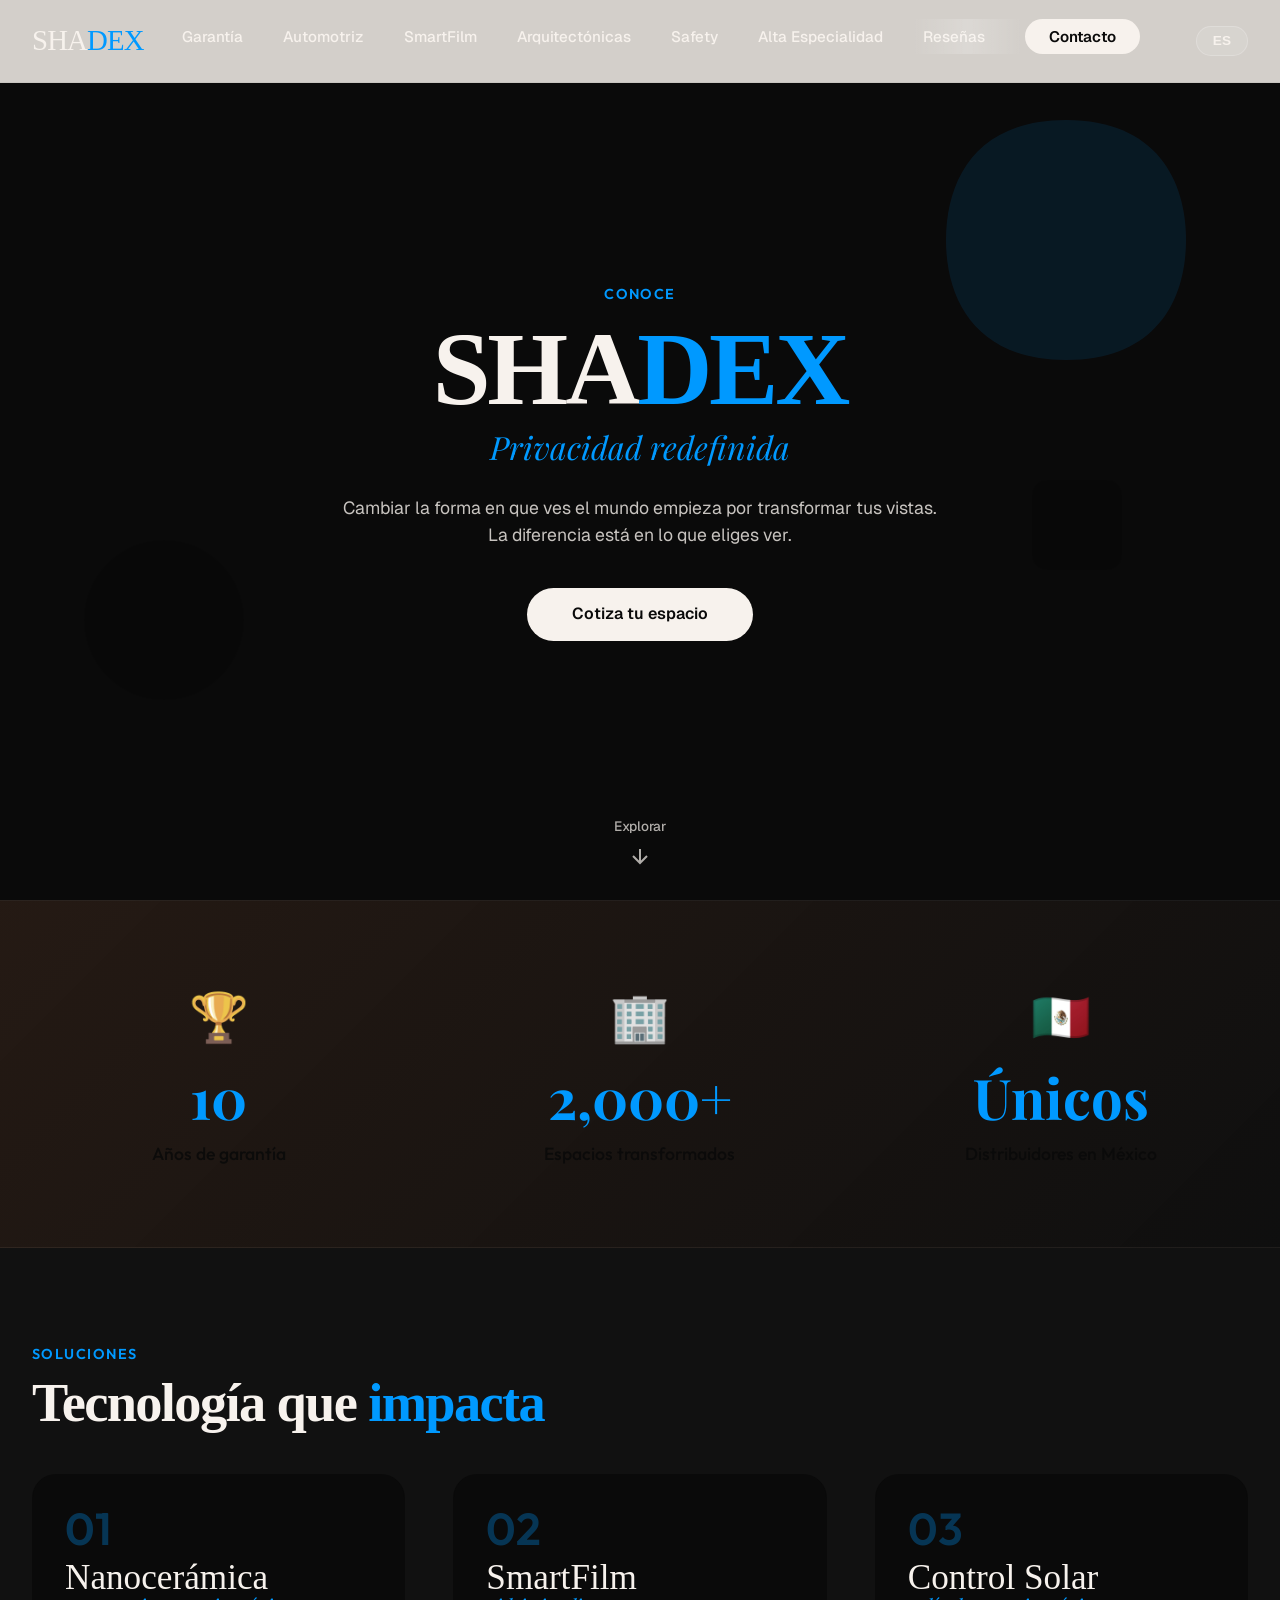
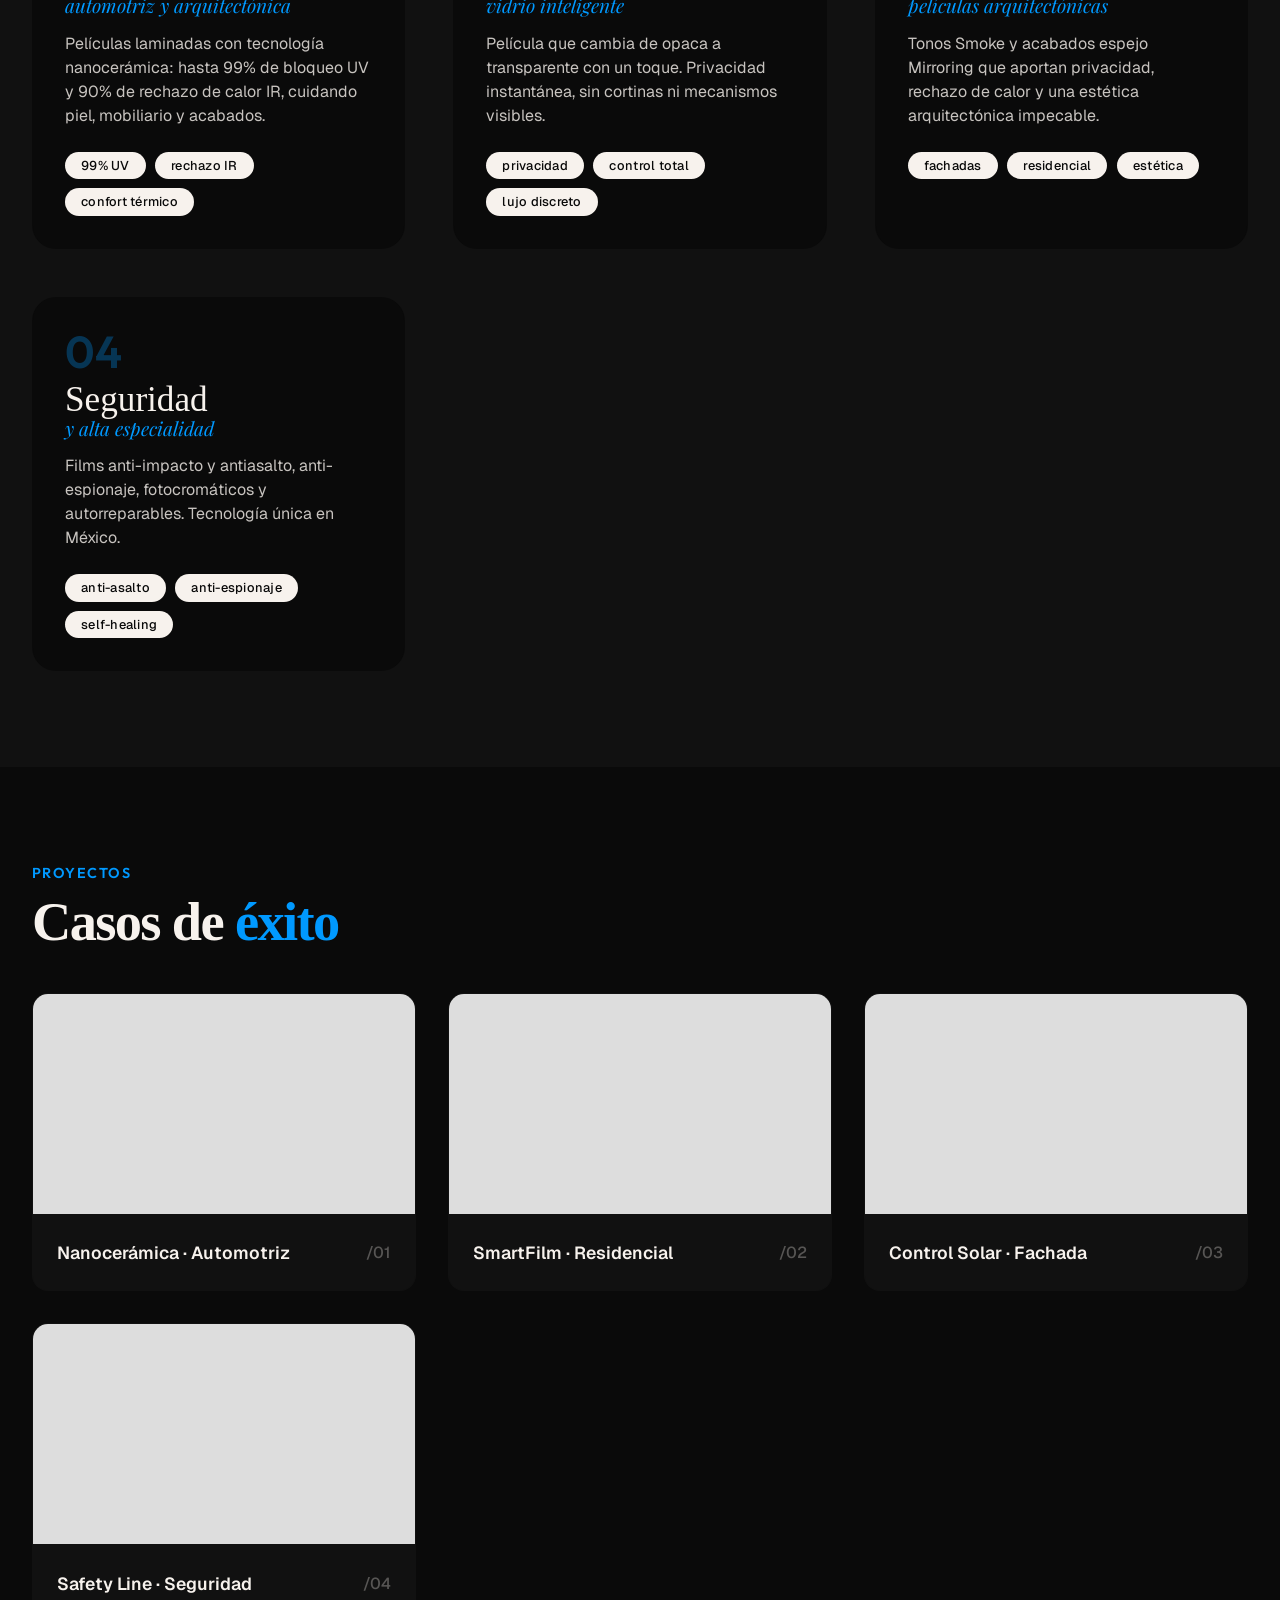
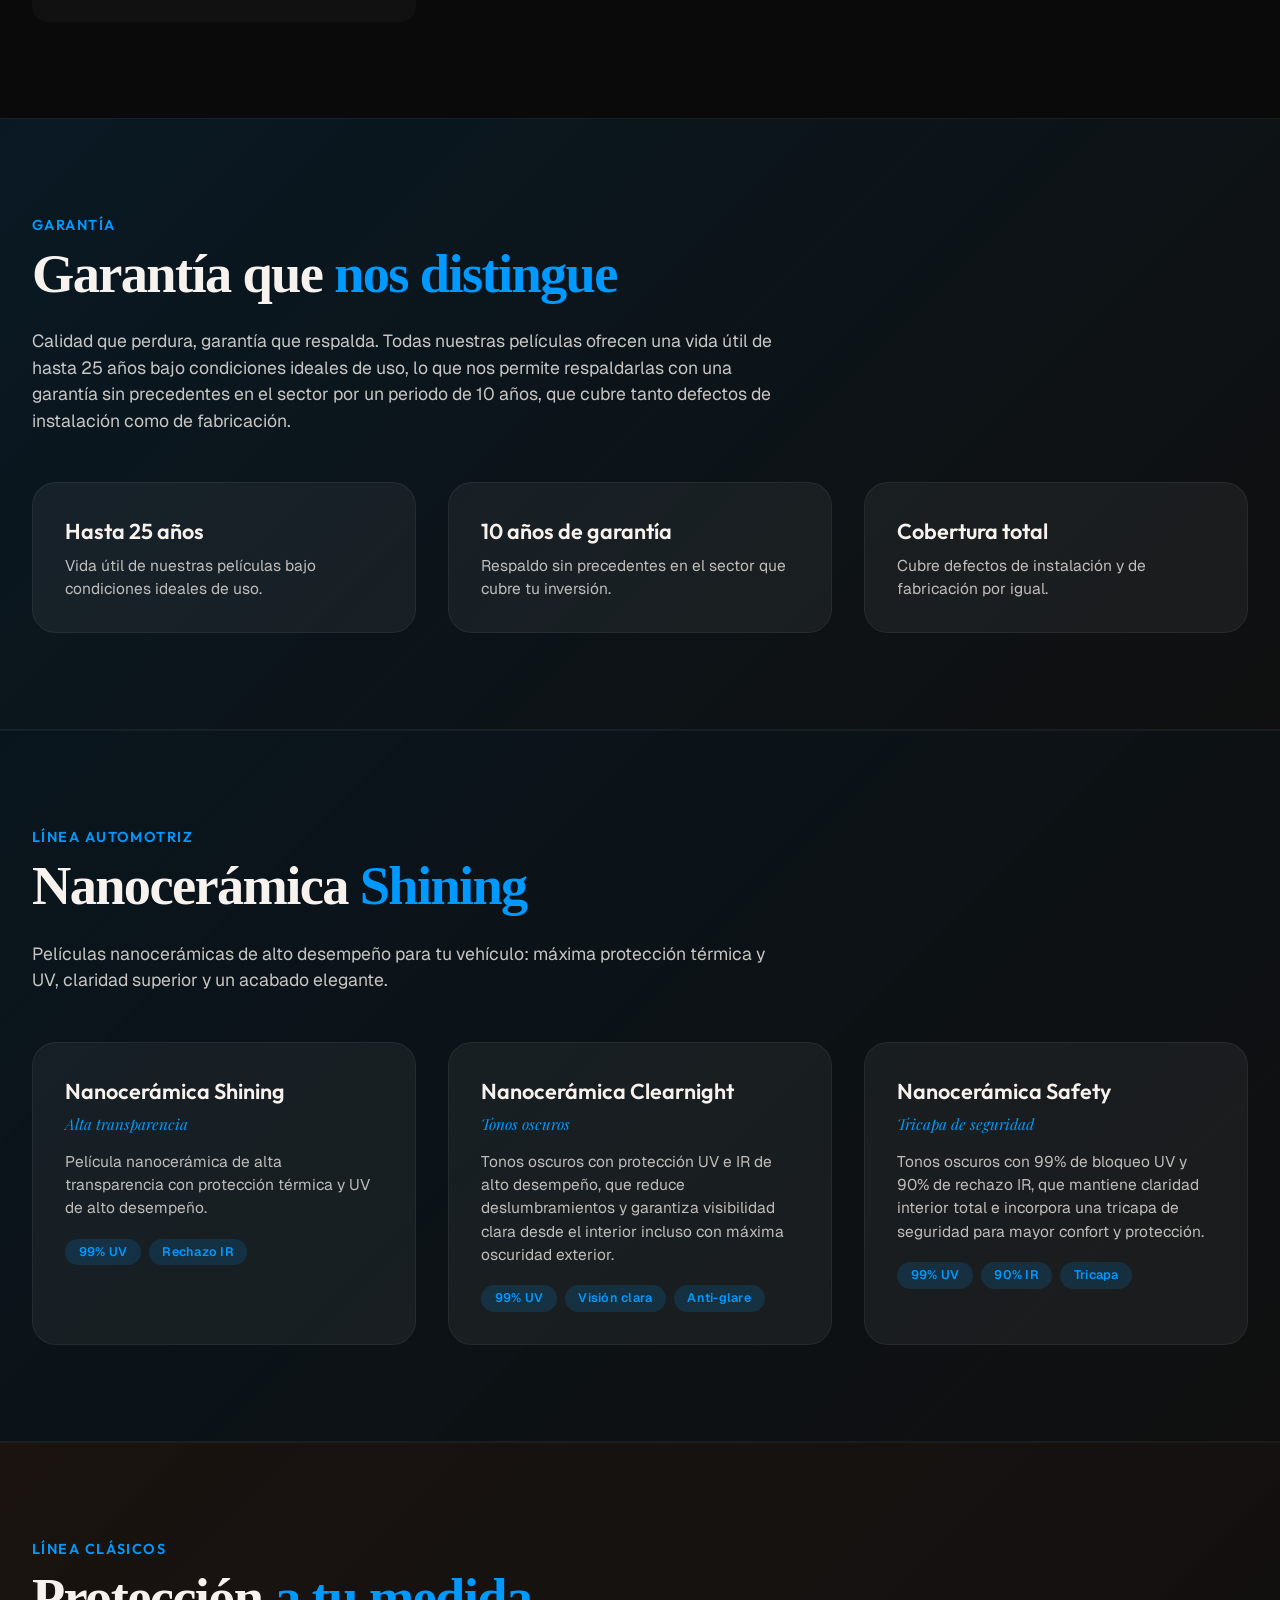
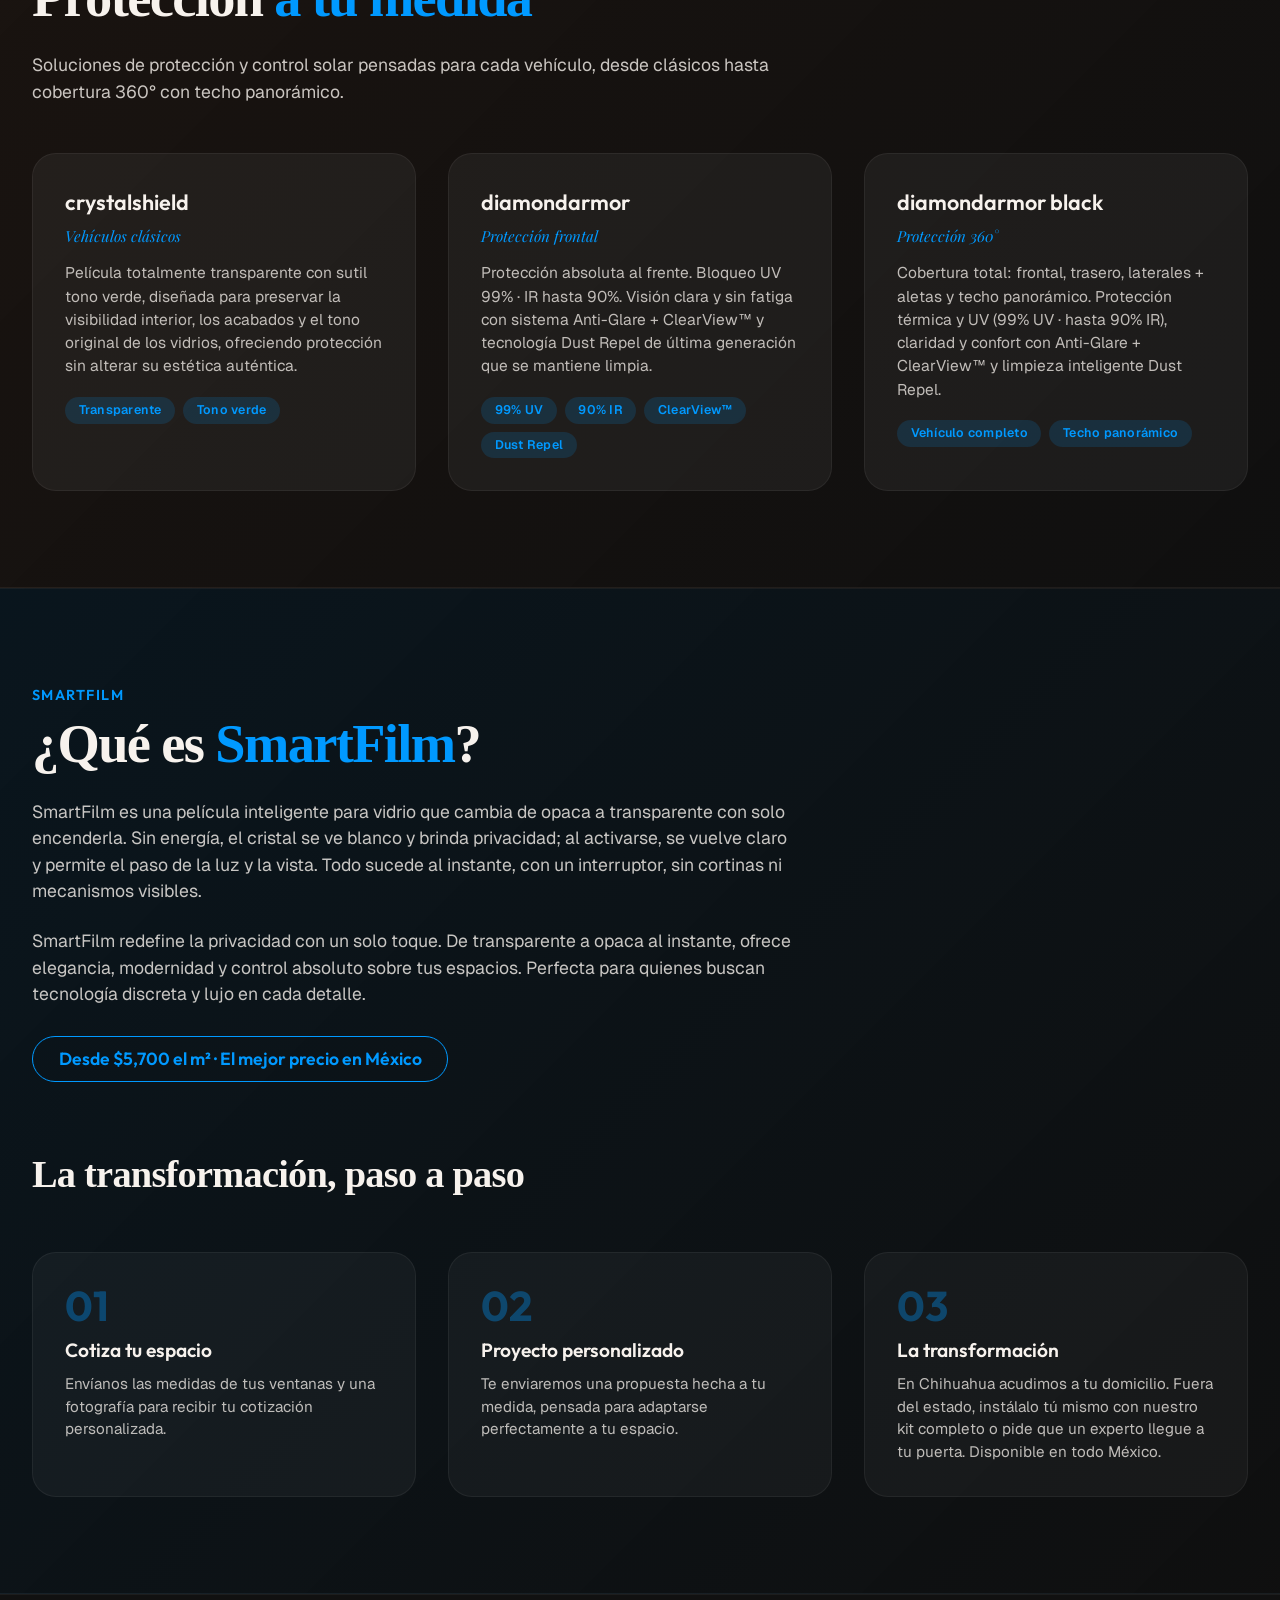
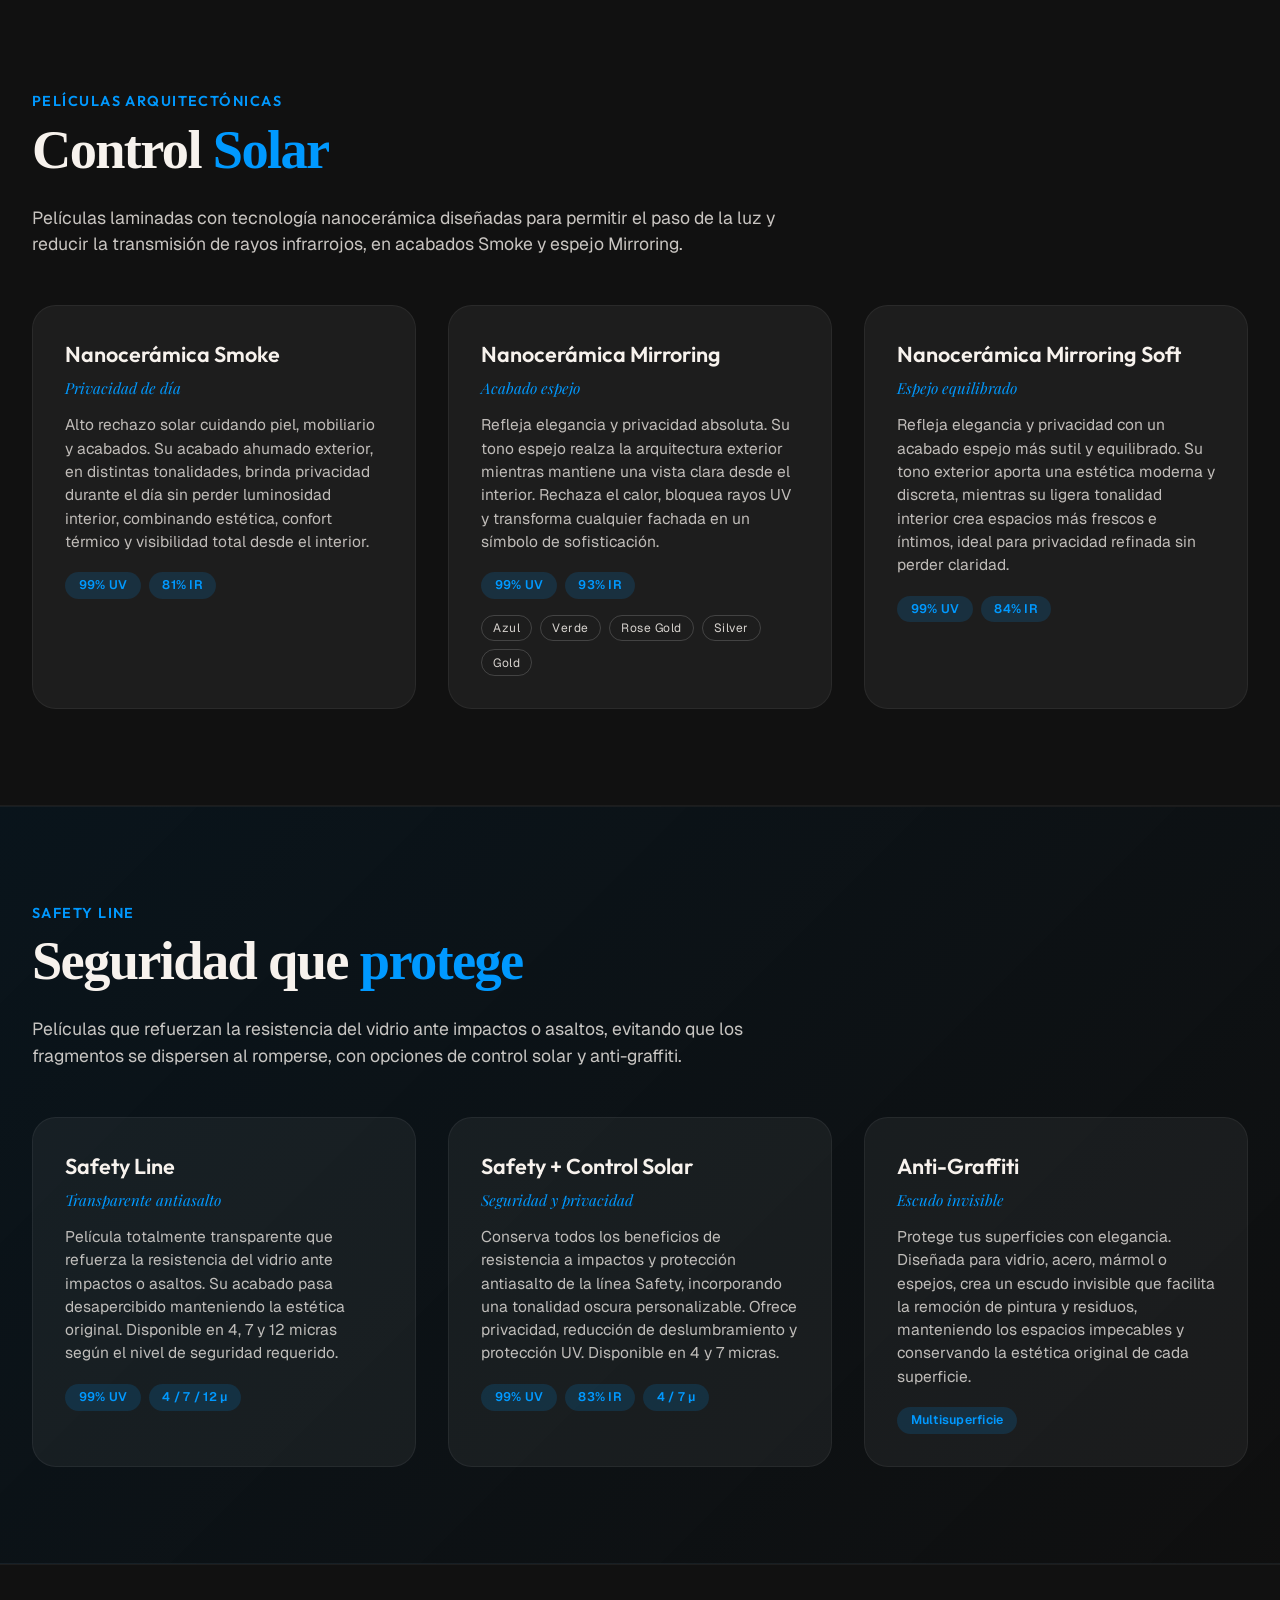
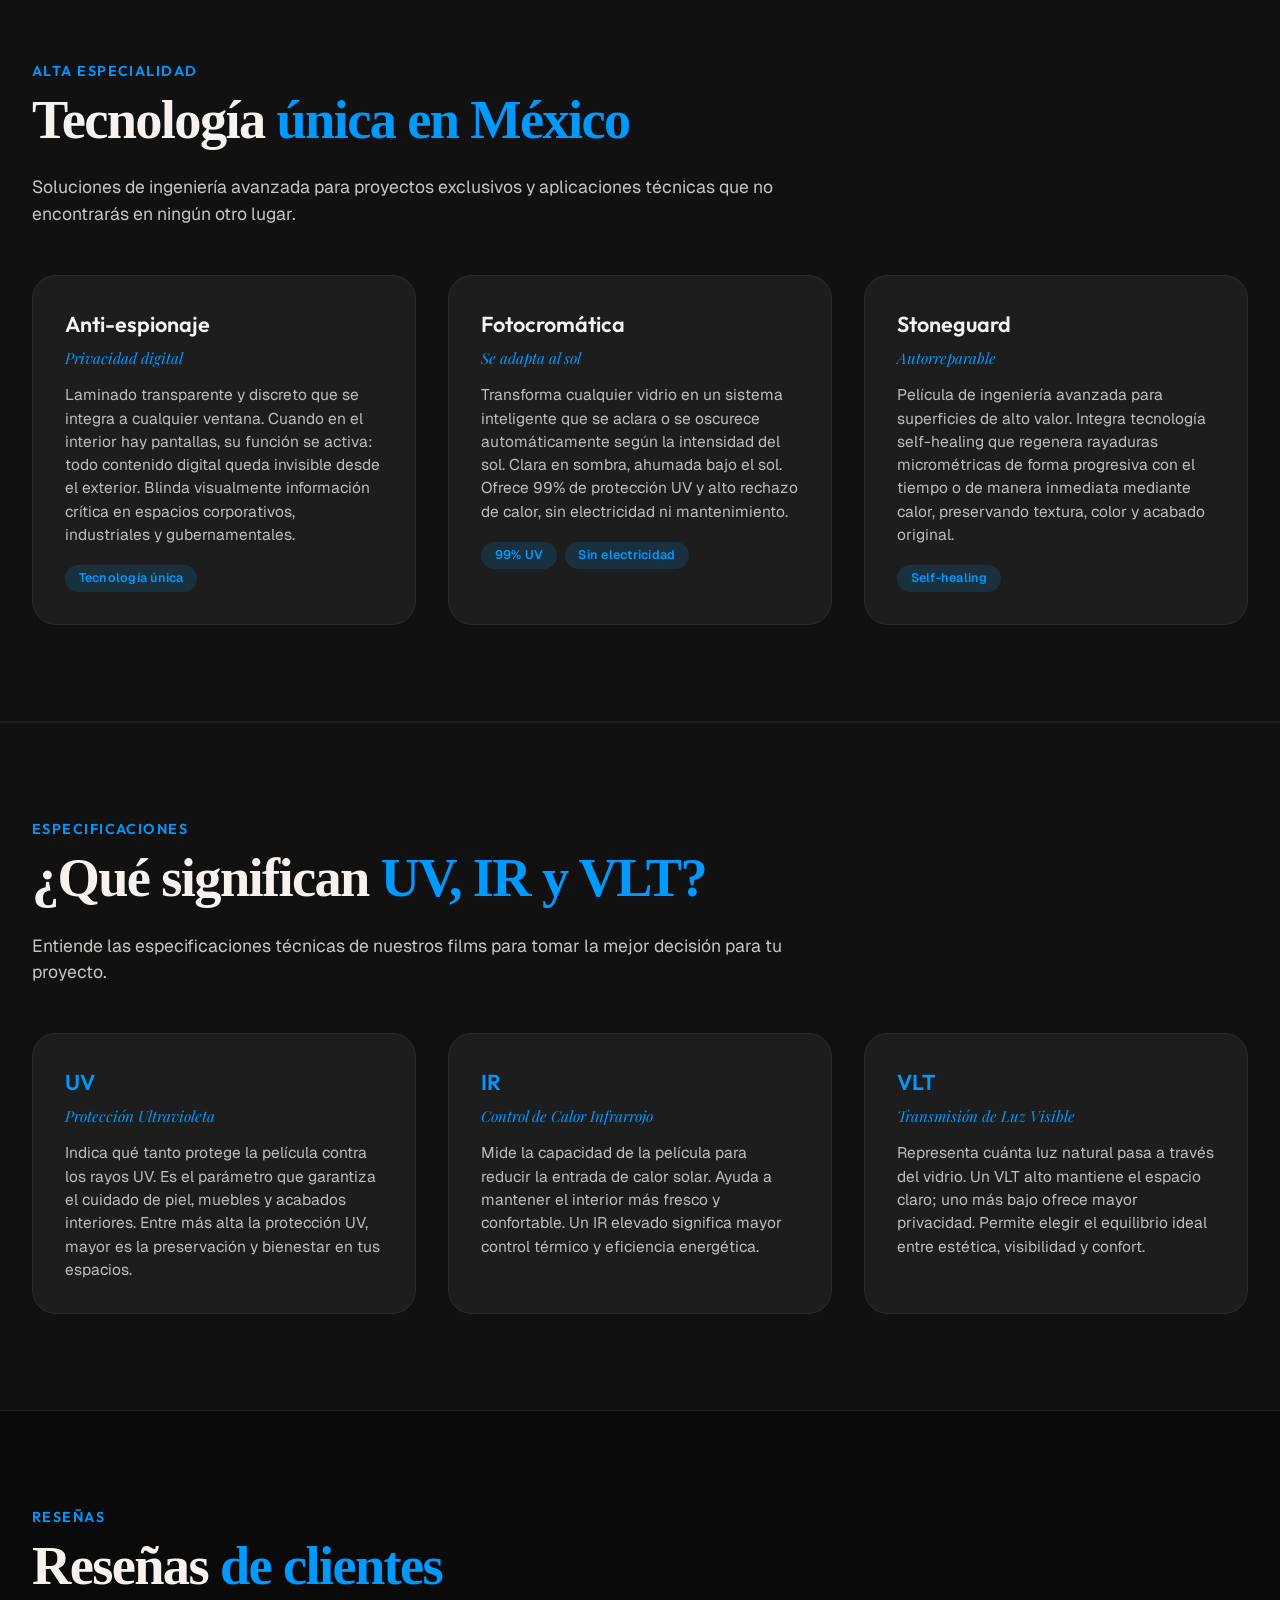
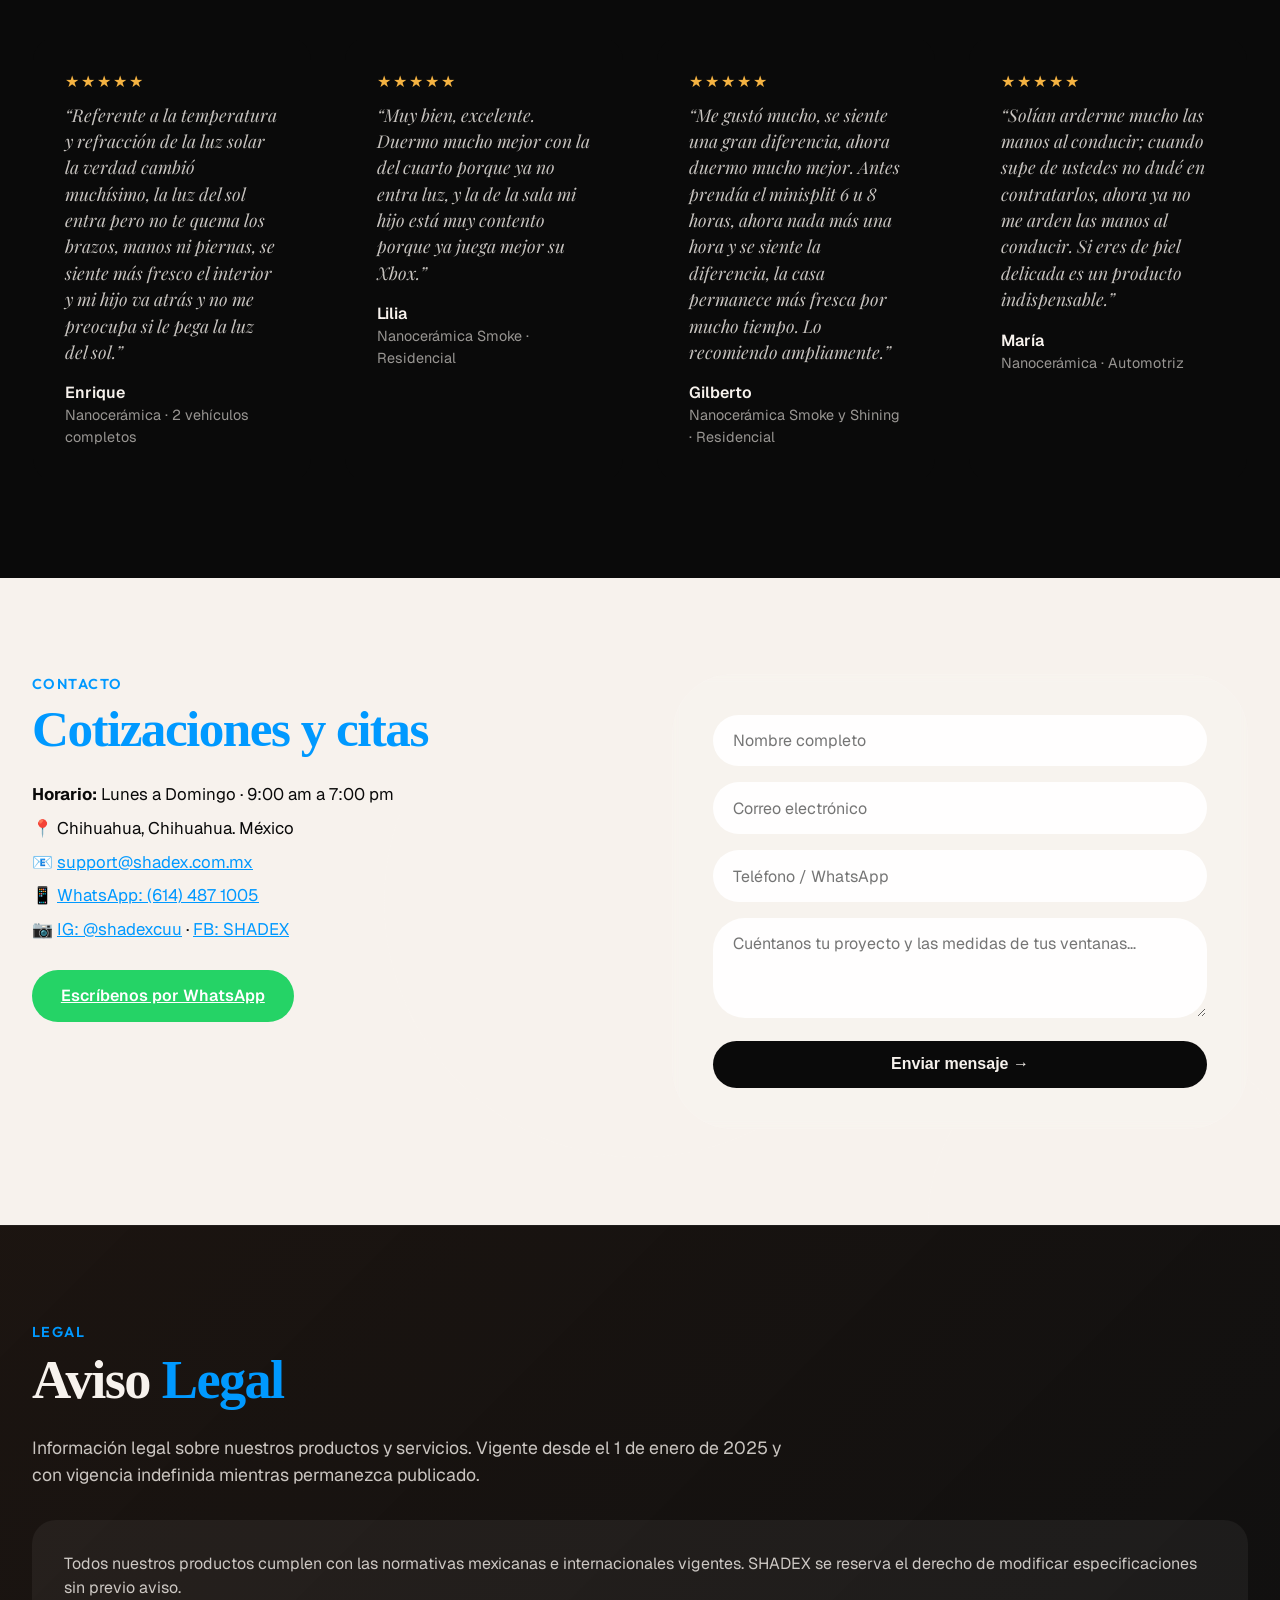
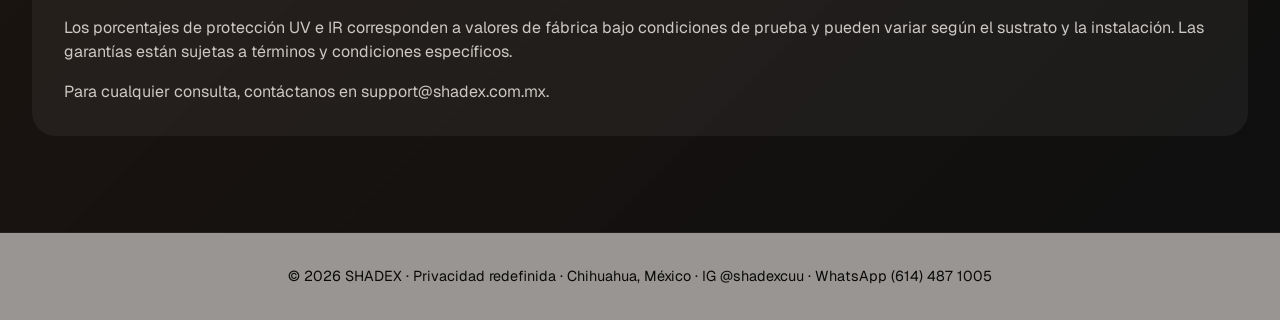
==== ShadexWebPage/index.html @ 85581775 "Prepare site for Render static deploy: shadex.html -> index.html, isolate Canva reference files, add" ====
<!DOCTYPE html>
<html lang="es">
<head>
  <meta charset="UTF-8">
  <meta name="viewport" content="width=device-width, initial-scale=1.0">
  <title>SHADEX · Privacidad Redefinida · Nanocerámica, SmartFilm y Películas de Seguridad en México</title>
  <meta name="description" content="SHADEX: líderes en películas nanocerámicas automotrices y arquitectónicas, SmartFilm de privacidad, control solar y películas de seguridad. Garantía de 10 años. Únicos distribuidores en México · Chihuahua.">
  <meta name="keywords" content="nanocerámica, smartfilm, película de privacidad, control solar, polarizado, PPF, película de seguridad, anti-espionaje, fotocromática, Chihuahua, México">
  <meta name="theme-color" content="#0a0a0a">
  <link rel="canonical" href="https://shadex.com.mx/">
  <!-- Open Graph -->
  <meta property="og:type" content="website">
  <meta property="og:title" content="SHADEX · Privacidad Redefinida">
  <meta property="og:description" content="Películas nanocerámicas, SmartFilm de privacidad y control solar con garantía de 10 años. Únicos distribuidores en México.">
  <meta property="og:locale" content="es_MX">
  <meta property="og:image" content="2752b22764dad2a325676f4397ac991c.png">
  <meta name="twitter:card" content="summary_large_image">
  <link rel="icon" href="data:image/svg+xml,<svg xmlns='http://www.w3.org/2000/svg' viewBox='0 0 100 100'><rect width='100' height='100' rx='20' fill='%230a0a0a'/><text x='50' y='68' font-size='52' font-family='Georgia,serif' fill='%230099ff' text-anchor='middle'>S</text></svg>">
  <!-- Fuentes Google -->
  <link rel="preconnect" href="https://fonts.googleapis.com">
  <link rel="preconnect" href="https://fonts.gstatic.com" crossorigin>
  <link href="https://fonts.googleapis.com/css2?family=Libre+Caslon+Condensed:ital,wght@0,400;0,700;1,400&family=Geist:wght@100..900&family=Playfair+Display:ital,wght@0,400..900;1,400..900&family=Outfit:wght@100..900&family=Inter+Tight:ital,wght@0,100..900;1,100..900&display=swap" rel="stylesheet">
  <style>
    /* ===== CSS VARIABLES ===== */
    :root {
      --color-black: #f7f2ed;
      --color-white: #0a0a0a;
      --color-accent: #0099ff;
      --color-accent-hover: #0077cc;
      --color-grey: #a0a0a0;
      --color-border: #2a2a2a;
      --color-background: #0a0a0a;
      --color-background-alt: #111111;
      --color-dark: #f7f2ed;
      --font-heading: 'Libre Caslon Condensed', serif;
      --font-body: 'Geist', sans-serif;
      --font-display: 'Playfair Display', serif;
      --font-ui: 'Outfit', sans-serif;
      --transition-smooth: all 0.3s ease;
      --transition-linear: all 0.3s linear;
      --border-radius-sm: 8px;
      --border-radius-md: 16px;
      --border-radius-lg: 24px;
      --border-radius-xl: 32px;
      --border-radius-full: 100px;
    }

    /* ===== RESET & BASE ===== */
    * {
      margin: 0;
      padding: 0;
      box-sizing: border-box;
    }
    html {
      scroll-behavior: smooth;
    }
    body {
      font-family: var(--font-body);
      background: var(--color-background);
      color: var(--color-black);
      line-height: 1.5;
    }
    a {
      text-decoration: none;
      color: inherit;
    }
    img {
      display: block;
      max-width: 100%;
    }
    .container {
      max-width: 1280px;
      margin: 0 auto;
      padding: 0 2rem;
    }

    /* ===== TIPOGRAFÍA ===== */
    .font-caslon {
      font-family: 'Libre Caslon Condensed', serif;
      letter-spacing: -0.03em;
    }
    .font-playfair {
      font-family: 'Playfair Display', serif;
    }
    .font-outfit {
      font-family: 'Outfit', sans-serif;
    }
    .font-geist {
      font-family: 'Geist', sans-serif;
    }

    /* ===== HEADER (NAV) ===== */
    header {
      position: fixed;
      top: 0;
      left: 0;
      width: 100%;
      padding: 1.2rem 2rem;
      display: flex;
      justify-content: space-between;
      align-items: center;
      background: rgba(247, 242, 237, 0.85);
      backdrop-filter: blur(12px);
      z-index: 1000;
      border-bottom: 1px solid rgba(16, 16, 16, 0.05);
    }
    .logo {
      font-family: 'Libre Caslon Condensed', serif;
      font-size: 1.8rem;
      letter-spacing: -0.03em;
    }
    .logo span {
      color: var(--color-accent);
    }
    .lang-toggle {
      background: rgba(255, 255, 255, 0.1);
      border: 1px solid rgba(255, 255, 255, 0.2);
      color: var(--color-black);
      padding: 0.4rem 1rem;
      border-radius: var(--border-radius-full);
      font-size: 0.85rem;
      font-weight: 600;
      cursor: pointer;
      transition: var(--transition-smooth);
      margin-left: 1rem;
    }
    .lang-toggle:hover {
      background: var(--color-accent);
      color: var(--color-white);
    }
    .nav-links {
      display: flex;
      gap: 2.5rem;
      list-style: none;
      font-size: 0.95rem;
      font-weight: 500;
    }
    .nav-links a {
      transition: color 0.2s;
    }
    .nav-links a:hover {
      color: var(--color-accent);
    }
    .nav-cta {
      background: var(--color-black);
      color: var(--color-white) !important;
      padding: 0.5rem 1.5rem;
      border-radius: var(--border-radius-full);
      font-weight: 600;
      transition: var(--transition-linear);
      position: relative;
      overflow: hidden;
    }
    .nav-cta::before {
      content: '';
      position: absolute;
      top: 0;
      left: -100%;
      width: 100%;
      height: 100%;
      background: linear-gradient(90deg, transparent, rgba(255,255,255,0.2), transparent);
      transition: left 0.5s;
    }
    .nav-cta:hover::before {
      left: 100%;
    }
    .nav-cta:hover {
      background: var(--color-accent);
    }
    .menu-toggle {
      display: none;
      flex-direction: column;
      gap: 5px;
      cursor: pointer;
      background: none;
      border: none;
    }
    .menu-toggle span {
      width: 28px;
      height: 2px;
      background: var(--color-black);
      transition: var(--transition-smooth);
    }

    /* ===== SPLASH SCREEN ===== */
    .splash-screen {
      position: fixed;
      top: 0;
      left: 0;
      width: 100%;
      height: 100%;
      background: var(--color-background);
      display: flex;
      justify-content: center;
      align-items: center;
      z-index: 9999;
      transition: opacity 0.5s ease, visibility 0.5s ease;
    }
    .splash-screen.hidden {
      opacity: 0;
      visibility: hidden;
    }
    .splash-content {
      text-align: center;
      animation: fadeInUp 1s ease;
    }
    .splash-logo {
      font-family: var(--font-heading);
      font-size: 3rem;
      color: var(--color-black);
      margin-bottom: 1rem;
    }
    .splash-logo span {
      color: var(--color-accent);
    }
    .splash-loader {
      width: 40px;
      height: 40px;
      border: 3px solid var(--color-border);
      border-top-color: var(--color-accent);
      border-radius: 50%;
      animation: spin 1s linear infinite;
      margin: 0 auto;
    }
    @keyframes spin {
      to { transform: rotate(360deg); }
    }
    @keyframes fadeInUp {
      from {
        opacity: 0;
        transform: translateY(20px);
      }
      to {
        opacity: 1;
        transform: translateY(0);
      }
    }

    /* ===== HERO ===== */
    .hero {
      position: relative;
      min-height: 100vh;
      display: flex;
      align-items: center;
      justify-content: center;
      text-align: center;
      padding: 6rem 2rem 4rem;
      overflow: hidden;
    }
    .hero-video {
      position: absolute;
      top: 0;
      left: 0;
      width: 100%;
      height: 100%;
      object-fit: cover;
      z-index: 0;
      opacity: 0.2;
    }
    .hero-content {
      position: relative;
      z-index: 1;
      max-width: 900px;
    }
    .hero-content h1 {
      font-family: 'Libre Caslon Condensed', serif;
      font-size: clamp(3.2rem, 12vw, 6.5rem);
      line-height: 0.9;
      letter-spacing: -0.03em;
      margin-bottom: 0.5rem;
    }
    .hero-content h1 span {
      color: var(--color-accent);
    }
    .hero-sub {
      font-size: clamp(1.2rem, 3vw, 2rem);
      font-family: var(--font-display);
      font-style: italic;
      color: var(--color-accent);
      margin-top: 0.5rem;
    }
    .hero-desc {
      margin-top: 1.5rem;
      font-size: 1.1rem;
      max-width: 600px;
      margin-left: auto;
      margin-right: auto;
      opacity: 0.8;
    }
    .hero-cta {
      margin-top: 2.5rem;
      display: inline-block;
      background: var(--color-black);
      color: var(--color-white);
      padding: 0.9rem 2.8rem;
      border-radius: var(--border-radius-full);
      font-weight: 600;
      transition: var(--transition-linear);
      position: relative;
      overflow: hidden;
    }
    .hero-cta::before {
      content: '';
      position: absolute;
      top: 0;
      left: -100%;
      width: 100%;
      height: 100%;
      background: linear-gradient(90deg, transparent, rgba(255,255,255,0.2), transparent);
      transition: left 0.5s;
    }
    .hero-cta:hover::before {
      left: 100%;
    }
    .hero-cta:hover {
      background: var(--color-accent);
      transform: scale(1.02);
    }

    /* ===== SECCIÓN SERVICIOS ===== */
    .services {
      padding: 6rem 0;
      background: var(--color-background-alt);
    }
    .services .section-label {
      font-family: var(--font-ui);
      font-weight: 600;
      font-size: 0.9rem;
      letter-spacing: 0.1em;
      text-transform: uppercase;
      color: var(--color-accent);
      margin-bottom: 0.5rem;
    }
    .services-grid {
      display: grid;
      grid-template-columns: repeat(auto-fit, minmax(280px, 1fr));
      gap: 3rem;
      margin-top: 2.5rem;
    }
    .service-card {
      background: var(--color-background);
      border-radius: var(--border-radius-lg);
      padding: 2rem;
      border: 1px solid rgba(16, 16, 16, 0.06);
      transition: var(--transition-smooth);
    }
    .service-card:hover {
      transform: translateY(-6px);
      box-shadow: 0 20px 40px -12px rgba(0,0,0,0.08);
    }
    .service-number {
      font-family: var(--font-ui);
      font-weight: 600;
      font-size: 2.8rem;
      line-height: 1;
      color: var(--color-accent);
      opacity: 0.3;
      margin-bottom: 0.5rem;
    }
    .service-title {
      font-family: var(--font-heading);
      font-size: 2.2rem;
      line-height: 1;
      margin-bottom: 0.25rem;
    }
    .service-title small {
      font-family: var(--font-display);
      font-style: italic;
      font-size: 1.2rem;
      color: var(--color-accent);
      display: block;
      margin-top: 0.1rem;
    }
    .service-desc {
      margin: 1rem 0 1.5rem;
      font-size: 1rem;
      opacity: 0.8;
    }
    .service-tags {
      display: flex;
      flex-wrap: wrap;
      gap: 0.6rem;
    }
    .service-tags span {
      background: var(--color-black);
      color: var(--color-white);
      padding: 0.25rem 1rem;
      border-radius: var(--border-radius-full);
      font-size: 0.8rem;
      font-weight: 500;
      letter-spacing: 0.02em;
    }

    /* ===== PORTAFOLIO ===== */
    .portfolio {
      padding: 6rem 0;
    }
    .portfolio .section-label {
      font-family: var(--font-ui);
      font-weight: 600;
      font-size: 0.9rem;
      letter-spacing: 0.1em;
      text-transform: uppercase;
      color: var(--color-accent);
      margin-bottom: 0.5rem;
    }
    .portfolio-grid {
      display: grid;
      grid-template-columns: repeat(auto-fit, minmax(300px, 1fr));
      gap: 2rem;
      margin-top: 2.5rem;
    }
    .portfolio-item {
      border-radius: var(--border-radius-md);
      overflow: hidden;
      border: 1px solid rgba(16, 16, 16, 0.06);
      background: var(--color-background-alt);
      transition: var(--transition-smooth);
    }
    .portfolio-item:hover {
      transform: scale(1.01);
    }
    .portfolio-item video {
      width: 100%;
      height: 220px;
      object-fit: cover;
      background: #ddd;
    }
    .portfolio-item .info {
      padding: 1.2rem 1.5rem 1.5rem;
      display: flex;
      justify-content: space-between;
      align-items: center;
    }
    .portfolio-item .info .title {
      font-weight: 600;
      font-size: 1.1rem;
    }
    .portfolio-item .info .number {
      opacity: 0.3;
      font-weight: 500;
    }

    /* ===== STATS ===== */
    .stats {
      padding: 5rem 0;
      background: linear-gradient(135deg, rgba(98, 62, 42, 0.3) 0%, rgba(16, 16, 16, 0.8) 100%);
      border-top: 1px solid rgba(255, 255, 255, 0.05);
      border-bottom: 1px solid rgba(255, 255, 255, 0.05);
    }
    .stats-grid {
      display: grid;
      grid-template-columns: repeat(3, 1fr);
      gap: 3rem;
      text-align: center;
    }
    .stat-item {
      display: flex;
      flex-direction: column;
      align-items: center;
      gap: 1rem;
    }
    .stat-icon {
      font-size: 3rem;
      filter: grayscale(0.3);
    }
    .stat-number {
      font-family: var(--font-display);
      font-size: 3.5rem;
      font-weight: 700;
      color: var(--color-accent);
      line-height: 1;
    }
    .stat-label {
      font-family: var(--font-ui);
      font-size: 1.1rem;
      font-weight: 500;
      color: var(--color-white);
      opacity: 0.9;
    }

    /* ===== ABOUT ===== */
    .about {
      padding: 6rem 0;
      background: var(--color-background-alt);
    }
    .about-grid {
      display: grid;
      grid-template-columns: 1fr 1fr;
      gap: 4rem;
      align-items: start;
    }

    /* ===== WARRANTY ===== */
    .warranty {
      padding: 6rem 0;
      background: linear-gradient(135deg, rgba(0, 153, 255, 0.1) 0%, rgba(16, 16, 16, 0.9) 100%);
      border-top: 1px solid rgba(255, 255, 255, 0.05);
      border-bottom: 1px solid rgba(255, 255, 255, 0.05);
    }

    /* ===== NANOCERAMIC ===== */
    .nanoceramic {
      padding: 6rem 0;
      background: var(--color-background-alt);
      border-top: 1px solid rgba(255, 255, 255, 0.05);
      border-bottom: 1px solid rgba(255, 255, 255, 0.05);
    }

    /* ===== SMARTFILM ===== */
    .smartfilm {
      padding: 6rem 0;
      background: linear-gradient(135deg, rgba(0, 153, 255, 0.08) 0%, rgba(16, 16, 16, 0.9) 100%);
      border-top: 1px solid rgba(255, 255, 255, 0.05);
      border-bottom: 1px solid rgba(255, 255, 255, 0.05);
    }

    /* ===== CATALOG ===== */
    .catalog {
      padding: 6rem 0;
      background: var(--color-background-alt);
      border-top: 1px solid rgba(255, 255, 255, 0.05);
      border-bottom: 1px solid rgba(255, 255, 255, 0.05);
    }

    /* ===== CATALOG PREMIUM ===== */
    .catalog-premium {
      padding: 6rem 0;
      background: linear-gradient(135deg, rgba(0, 153, 255, 0.06) 0%, rgba(16, 16, 16, 0.9) 100%);
      border-top: 1px solid rgba(255, 255, 255, 0.05);
      border-bottom: 1px solid rgba(255, 255, 255, 0.05);
    }

    /* ===== UV IR VLT ===== */
    .uv-ir-vlt {
      padding: 6rem 0;
      background: var(--color-background-alt);
      border-top: 1px solid rgba(255, 255, 255, 0.05);
      border-bottom: 1px solid rgba(255, 255, 255, 0.05);
    }

    /* ===== LEGAL ===== */
    .legal {
      padding: 6rem 0;
      background: linear-gradient(135deg, rgba(98, 62, 42, 0.2) 0%, rgba(16, 16, 16, 0.9) 100%);
      border-top: 1px solid rgba(255, 255, 255, 0.05);
      border-bottom: 1px solid rgba(255, 255, 255, 0.05);
    }
    .about h2 {
      font-family: var(--font-heading);
      font-size: 3.2rem;
      line-height: 1;
      letter-spacing: -0.03em;
    }
    .about h2 span {
      color: var(--color-accent);
    }
    .about p {
      font-size: 1.1rem;
      opacity: 0.8;
      max-width: 500px;
    }
    .about-tags {
      display: flex;
      flex-wrap: wrap;
      gap: 0.8rem 1.8rem;
      margin-top: 1.5rem;
    }
    .about-tags span {
      font-weight: 500;
      font-size: 1rem;
      border-bottom: 2px solid var(--color-accent);
      padding-bottom: 0.2rem;
    }

    /* ===== TESTIMONIOS ===== */
    .testimonials {
      padding: 6rem 0;
    }
    .testimonials .section-label {
      font-family: var(--font-ui);
      font-weight: 600;
      font-size: 0.9rem;
      letter-spacing: 0.1em;
      text-transform: uppercase;
      color: var(--color-accent);
      margin-bottom: 0.5rem;
    }
    .testimonial-grid {
      display: grid;
      grid-template-columns: repeat(auto-fit, minmax(260px, 1fr));
      gap: 2rem;
      margin-top: 2.5rem;
    }
    .testimonial-card {
      background: var(--color-background);
      border-radius: var(--border-radius-lg);
      padding: 2rem;
      border: 1px solid rgba(16, 16, 16, 0.06);
    }
    .testimonial-card .quote {
      font-family: var(--font-display);
      font-style: italic;
      font-size: 1.1rem;
      margin-bottom: 1rem;
      opacity: 0.8;
    }
    .testimonial-card .author {
      font-weight: 600;
    }
    .testimonial-card .role {
      font-size: 0.9rem;
      opacity: 0.6;
    }
    .testimonial-card .stars {
      color: #f5b342;
      letter-spacing: 2px;
      margin-bottom: 0.5rem;
    }

    /* ===== CONTACTO ===== */
    .contact {
      padding: 6rem 0;
      background: var(--color-dark);
      color: var(--color-white);
      position: relative;
      overflow: hidden;
    }
    .contact::before {
      content: '';
      position: absolute;
      inset: 0;
      background: url('data:image/svg+xml;utf8,<svg xmlns="http://www.w3.org/2000/svg" viewBox="0 0 400 300" opacity="0.05"><rect width="400" height="300" fill="none"/><circle cx="50" cy="50" r="40" fill="white"/><circle cx="350" cy="250" r="60" fill="white"/><circle cx="200" cy="150" r="80" fill="white"/></svg>') center/cover no-repeat;
      pointer-events: none;
    }
    .contact-grid {
      position: relative;
      z-index: 1;
      display: grid;
      grid-template-columns: 1fr 1fr;
      gap: 4rem;
      align-items: start;
    }
    .contact h2 {
      font-family: var(--font-heading);
      font-size: 3.2rem;
      line-height: 1;
      letter-spacing: -0.03em;
    }
    .contact h2 span {
      color: var(--color-accent);
    }
    .contact-info p {
      margin-top: 1.5rem;
      font-size: 1.1rem;
      opacity: 0.8;
    }
    .contact-info a {
      color: var(--color-accent);
      text-decoration: underline;
    }
    .contact-form {
      background: rgba(255, 255, 255, 0.08);
      backdrop-filter: blur(4px);
      border-radius: 60px;
      padding: 2.5rem;
      border: 1px solid rgba(255, 255, 255, 0.08);
    }
    .contact-form input,
    .contact-form textarea {
      width: 100%;
      padding: 0.9rem 1.2rem;
      margin-bottom: 1rem;
      border-radius: 60px;
      border: 1px solid rgba(255, 255, 255, 0.15);
      background: rgba(255, 255, 255, 0.9);
      font-family: 'Geist', sans-serif;
      font-size: 1rem;
      transition: border 0.2s;
    }
    .contact-form input:focus,
    .contact-form textarea:focus {
      outline: none;
      border-color: var(--color-accent);
    }
    .contact-form textarea {
      resize: vertical;
      min-height: 100px;
      border-radius: 32px;
    }
    .contact-form button {
      background: var(--color-background);
      color: var(--color-black);
      border: none;
      padding: 0.9rem 2.5rem;
      border-radius: var(--border-radius-full);
      font-weight: 600;
      font-size: 1rem;
      cursor: pointer;
      transition: var(--transition-linear);
      width: 100%;
      position: relative;
      overflow: hidden;
    }
    .contact-form button::before {
      content: '';
      position: absolute;
      top: 0;
      left: -100%;
      width: 100%;
      height: 100%;
      background: linear-gradient(90deg, transparent, rgba(0,0,0,0.1), transparent);
      transition: left 0.5s;
    }
    .contact-form button:hover::before {
      left: 100%;
    }
    .contact-form button:hover {
      background: var(--color-accent);
      color: var(--color-white);
      transform: scale(1.01);
    }

    /* ===== FOOTER ===== */
    footer {
      background: var(--color-dark);
      color: var(--color-white);
      padding: 2rem;
      text-align: center;
      font-size: 0.9rem;
      opacity: 0.6;
      border-top: 1px solid rgba(255, 255, 255, 0.05);
    }

    /* ===== RESPONSIVE ===== */
    @media (max-width: 900px) {
      .about-grid, .contact-grid {
        grid-template-columns: 1fr;
        gap: 2rem;
      }
      .stats-grid {
        grid-template-columns: repeat(3, 1fr);
        gap: 2rem;
      }
      .nav-links {
        display: none;
        flex-direction: column;
        background: var(--color-background);
        position: absolute;
        top: 100%;
        left: 0;
        width: 100%;
        padding: 1.5rem 2rem;
        gap: 1.5rem;
        border-bottom: 1px solid rgba(16,16,16,0.05);
      }
      .nav-links.open {
        display: flex;
      }
      .menu-toggle {
        display: flex;
      }
      .contact-form {
        border-radius: 32px;
        padding: 1.8rem;
      }
    }
    @media (max-width: 600px) {
      .services-grid, .portfolio-grid, .testimonial-grid, .stats-grid {
        grid-template-columns: 1fr;
      }
      .stat-number {
        font-size: 2.5rem;
      }
      .stat-icon {
        font-size: 2rem;
      }
      .hero-content h1 {
        font-size: 3rem;
      }
      .about h2, .contact h2 {
        font-size: 2.4rem;
      }
    }

    /* ===== DECORATIVE SVG ELEMENTS ===== */
    .decorative-shape {
      position: absolute;
      pointer-events: none;
      opacity: 0.1;
      z-index: 0;
    }
    .shape-1 {
      top: 10%;
      right: 5%;
      width: 300px;
      height: 300px;
      animation: float 6s ease-in-out infinite;
    }
    .shape-2 {
      bottom: 20%;
      left: 5%;
      width: 200px;
      height: 200px;
      animation: float 8s ease-in-out infinite reverse;
    }
    .shape-3 {
      top: 50%;
      right: 10%;
      width: 150px;
      height: 150px;
      animation: float 7s ease-in-out infinite 1s;
    }
    @keyframes float {
      0%, 100% {
        transform: translateY(0) rotate(0deg);
      }
      50% {
        transform: translateY(-20px) rotate(5deg);
      }
    }
    .decorative-shape svg {
      width: 100%;
      height: 100%;
    }
    .decorative-shape path {
      fill: var(--color-accent);
    }
    .scroll-to-explore {
      position: absolute;
      bottom: 2rem;
      left: 50%;
      transform: translateX(-50%);
      display: flex;
      flex-direction: column;
      align-items: center;
      gap: 0.5rem;
      color: var(--color-black);
      text-decoration: none;
      font-size: 0.85rem;
      font-weight: 500;
      opacity: 0.7;
      transition: var(--transition-smooth);
      z-index: 10;
    }
    .scroll-to-explore:hover {
      opacity: 1;
      color: var(--color-accent);
    }
    .scroll-arrow {
      width: 24px;
      height: 24px;
      animation: bounce 2s infinite;
    }
    @keyframes bounce {
      0%, 20%, 50%, 80%, 100% {
        transform: translateY(0);
      }
      40% {
        transform: translateY(-10px);
      }
      60% {
        transform: translateY(-5px);
      }
    }

    /* ===== SHARED SECTION HELPERS ===== */
    .section-label {
      font-family: var(--font-ui);
      font-weight: 600;
      font-size: 0.9rem;
      letter-spacing: 0.1em;
      text-transform: uppercase;
      color: var(--color-accent);
      margin-bottom: 0.5rem;
    }
    .sec-title {
      font-family: var(--font-heading);
      font-size: clamp(2.2rem, 5vw, 3.4rem);
      line-height: 1.1;
      letter-spacing: -0.03em;
    }
    .sec-title .accent { color: var(--color-accent); }
    .sec-text {
      margin-top: 1.5rem;
      font-size: 1.1rem;
      opacity: 0.8;
      max-width: 760px;
    }

    /* ===== PRODUCT / SPEC CARDS ===== */
    .spec-grid {
      display: grid;
      grid-template-columns: repeat(auto-fit, minmax(280px, 1fr));
      gap: 2rem;
      margin-top: 3rem;
    }
    .spec-card {
      background: rgba(255, 255, 255, 0.05);
      border-radius: var(--border-radius-lg);
      padding: 2rem;
      border: 1px solid rgba(255, 255, 255, 0.06);
      transition: var(--transition-smooth);
    }
    .spec-card:hover {
      transform: translateY(-6px);
      box-shadow: 0 20px 40px -12px rgba(0, 0, 0, 0.45);
      border-color: rgba(0, 153, 255, 0.3);
    }
    .spec-card h3 {
      font-family: var(--font-ui);
      font-weight: 600;
      font-size: 1.35rem;
      margin-bottom: 0.4rem;
    }
    .spec-card .sub {
      font-family: var(--font-display);
      font-style: italic;
      color: var(--color-accent);
      font-size: 0.95rem;
      display: block;
      margin-bottom: 0.85rem;
    }
    .spec-card p { opacity: 0.75; font-size: 0.97rem; }
    .spec-badges {
      display: flex;
      flex-wrap: wrap;
      gap: 0.5rem;
      margin-top: 1.2rem;
    }
    .spec-badges span {
      background: rgba(0, 153, 255, 0.15);
      color: var(--color-accent);
      padding: 0.25rem 0.85rem;
      border-radius: var(--border-radius-full);
      font-size: 0.78rem;
      font-weight: 600;
      letter-spacing: 0.02em;
    }
    .tone-dots {
      display: flex;
      flex-wrap: wrap;
      gap: 0.5rem;
      margin-top: 1rem;
    }
    .tone-dots span {
      font-size: 0.75rem;
      border: 1px solid rgba(255, 255, 255, 0.2);
      padding: 0.2rem 0.7rem;
      border-radius: var(--border-radius-full);
      opacity: 0.85;
      letter-spacing: 0.04em;
    }
    .price-tag {
      display: inline-block;
      margin-top: 1.8rem;
      font-family: var(--font-ui);
      font-weight: 600;
      font-size: 1.1rem;
      color: var(--color-accent);
      border: 1px solid var(--color-accent);
      padding: 0.55rem 1.6rem;
      border-radius: var(--border-radius-full);
    }

    /* ===== PROCESS STEPS ===== */
    .process-grid {
      display: grid;
      grid-template-columns: repeat(auto-fit, minmax(260px, 1fr));
      gap: 2rem;
      margin-top: 3rem;
    }
    .process-step {
      background: rgba(255, 255, 255, 0.04);
      border-radius: var(--border-radius-lg);
      padding: 2rem;
      border: 1px solid rgba(255, 255, 255, 0.06);
      transition: var(--transition-smooth);
    }
    .process-step:hover { transform: translateY(-6px); }
    .process-step .num {
      font-family: var(--font-ui);
      font-weight: 700;
      font-size: 2.6rem;
      line-height: 1;
      color: var(--color-accent);
      opacity: 0.35;
    }
    .process-step h3 {
      font-family: var(--font-ui);
      font-weight: 600;
      font-size: 1.2rem;
      margin: 0.6rem 0 0.5rem;
    }
    .process-step p { opacity: 0.75; font-size: 0.95rem; }

    /* ===== EXTRA SECTION BACKGROUNDS ===== */
    .automotriz,
    .clasicos,
    .arquitectonicas,
    .safety,
    .alta-especialidad {
      padding: 6rem 0;
      border-top: 1px solid rgba(255, 255, 255, 0.05);
      border-bottom: 1px solid rgba(255, 255, 255, 0.05);
    }
    .automotriz { background: linear-gradient(135deg, rgba(0, 153, 255, 0.08) 0%, rgba(16, 16, 16, 0.9) 100%); }
    .clasicos { background: linear-gradient(135deg, rgba(98, 62, 42, 0.18) 0%, rgba(16, 16, 16, 0.9) 100%); }
    .arquitectonicas { background: var(--color-background-alt); }
    .safety { background: linear-gradient(135deg, rgba(0, 153, 255, 0.07) 0%, rgba(16, 16, 16, 0.9) 100%); }
    .alta-especialidad { background: var(--color-background-alt); }

    /* ===== CONTACT EXTRAS ===== */
    .contact-list {
      margin-top: 1.5rem;
      line-height: 2;
      font-size: 1.05rem;
    }
    .contact-list a { color: var(--color-accent); }
    .whatsapp-cta {
      display: inline-flex;
      align-items: center;
      gap: 0.5rem;
      margin-top: 1.5rem;
      background: #25D366;
      color: #fff !important;
      padding: 0.85rem 1.8rem;
      border-radius: var(--border-radius-full);
      font-weight: 600;
      transition: var(--transition-smooth);
    }
    .whatsapp-cta:hover { transform: scale(1.03); box-shadow: 0 10px 30px -8px rgba(37, 211, 102, 0.5); }
  </style>
</head>
<body>

<!-- ===== SPLASH SCREEN ===== -->
<div class="splash-screen" id="splashScreen">
  <div class="splash-content">
    <div class="splash-logo">SHA<span>DEX</span></div>
    <div class="splash-loader"></div>
  </div>
</div>

<!-- ===== HEADER ===== -->
<header>
  <div class="logo">SHA<span>DEX</span></div>
  <button class="menu-toggle" aria-label="Menú" onclick="document.querySelector('.nav-links').classList.toggle('open')">
    <span></span><span></span><span></span>
  </button>
  <ul class="nav-links">
    <li><a href="#garantia" data-es="Garantía" data-en="Warranty">Garantía</a></li>
    <li><a href="#automotriz" data-es="Automotriz" data-en="Automotive">Automotriz</a></li>
    <li><a href="#smartfilm" data-es="SmartFilm" data-en="SmartFilm">SmartFilm</a></li>
    <li><a href="#arquitectonicas" data-es="Arquitectónicas" data-en="Architectural">Arquitectónicas</a></li>
    <li><a href="#safety" data-es="Safety" data-en="Safety">Safety</a></li>
    <li><a href="#alta-especialidad" data-es="Alta Especialidad" data-en="Premium">Alta Especialidad</a></li>
    <li><a href="#resenas" data-es="Reseñas" data-en="Reviews">Reseñas</a></li>
    <li><a href="#contacto" class="nav-cta" data-es="Contacto" data-en="Contact">Contacto</a></li>
    <li><button class="lang-toggle" onclick="toggleLanguage()">ES</button></li>
  </ul>
</header>

<!-- ===== HERO ===== -->
<section class="hero">
  <video class="hero-video" id="heroVideo" autoplay muted loop playsinline></video>

  <!-- Decorative SVG Elements -->
  <div class="decorative-shape shape-1">
    <svg viewBox="0 0 200 200" xmlns="http://www.w3.org/2000/svg">
      <path d="M100,20 C160,20 180,60 180,100 C180,140 160,180 100,180 C40,180 20,140 20,100 C20,60 40,20 100,20 Z" />
    </svg>
  </div>
  <div class="decorative-shape shape-2">
    <svg viewBox="0 0 150 150" xmlns="http://www.w3.org/2000/svg">
      <circle cx="75" cy="75" r="60" />
    </svg>
  </div>
  <div class="decorative-shape shape-3">
    <svg viewBox="0 0 100 100" xmlns="http://www.w3.org/2000/svg">
      <rect x="20" y="20" width="60" height="60" rx="10" />
    </svg>
  </div>

  <div class="hero-content">
    <div class="section-label" style="margin-bottom:1rem;" data-es="Conoce" data-en="Discover">Conoce</div>
    <h1>SHA<span>DEX</span></h1>
    <div class="hero-sub" data-es="Privacidad redefinida" data-en="Privacy redefined">Privacidad redefinida</div>
    <p class="hero-desc" data-es="Cambiar la forma en que ves el mundo empieza por transformar tus vistas. La diferencia está en lo que eliges ver." data-en="Changing the way you see the world starts by transforming your views. The difference is in what you choose to see.">Cambiar la forma en que ves el mundo empieza por transformar tus vistas. La diferencia está en lo que eliges ver.</p>
    <a href="#contacto" class="hero-cta" data-es="Cotiza tu espacio" data-en="Get a quote">Cotiza tu espacio</a>
  </div>
  <a href="#estadisticas" class="scroll-to-explore">
    <span data-es="Explorar" data-en="Explore">Explorar</span>
    <svg class="scroll-arrow" viewBox="0 0 24 24" fill="none" stroke="currentColor" stroke-width="2">
      <path d="M12 5v14M5 12l7 7 7-7"/>
    </svg>
  </a>
</section>

<!-- ===== ESTADÍSTICAS ===== -->
<section class="stats" id="estadisticas">
  <div class="container">
    <div class="stats-grid">
      <div class="stat-item">
        <div class="stat-icon">🏆</div>
        <div class="stat-number">10</div>
        <div class="stat-label" data-es="Años de garantía" data-en="Years warranty">Años de garantía</div>
      </div>
      <div class="stat-item">
        <div class="stat-icon">🏢</div>
        <div class="stat-number">2,000+</div>
        <div class="stat-label" data-es="Espacios transformados" data-en="Spaces transformed">Espacios transformados</div>
      </div>
      <div class="stat-item">
        <div class="stat-icon">🇲🇽</div>
        <div class="stat-number" data-es="Únicos" data-en="Exclusive">Únicos</div>
        <div class="stat-label" data-es="Distribuidores en México" data-en="Distributors in Mexico">Distribuidores en México</div>
      </div>
    </div>
  </div>
</section>

<!-- ===== SOLUCIONES ===== -->
<section class="services" id="soluciones">
  <div class="container">
    <div class="section-label" data-es="Soluciones" data-en="Solutions">Soluciones</div>
    <h2 class="sec-title"><span data-es="Tecnología que" data-en="Technology that">Tecnología que</span> <span class="accent" data-es="impacta" data-en="impacts">impacta</span></h2>
    <div class="services-grid">

      <div class="service-card">
        <div class="service-number">01</div>
        <div class="service-title"><span data-es="Nanocerámica" data-en="Nanoceramic">Nanocerámica</span> <small data-es="automotriz y arquitectónica" data-en="automotive & architectural">automotriz y arquitectónica</small></div>
        <p class="service-desc" data-es="Películas laminadas con tecnología nanocerámica: hasta 99% de bloqueo UV y 90% de rechazo de calor IR, cuidando piel, mobiliario y acabados." data-en="Laminated films with nanoceramic technology: up to 99% UV blocking and 90% IR heat rejection, protecting skin, furniture and finishes.">Películas laminadas con tecnología nanocerámica: hasta 99% de bloqueo UV y 90% de rechazo de calor IR, cuidando piel, mobiliario y acabados.</p>
        <div class="service-tags">
          <span data-es="99% UV" data-en="99% UV">99% UV</span>
          <span data-es="rechazo IR" data-en="IR rejection">rechazo IR</span>
          <span data-es="confort térmico" data-en="thermal comfort">confort térmico</span>
        </div>
      </div>

      <div class="service-card">
        <div class="service-number">02</div>
        <div class="service-title">SmartFilm <small data-es="vidrio inteligente" data-en="smart glass">vidrio inteligente</small></div>
        <p class="service-desc" data-es="Película que cambia de opaca a transparente con un toque. Privacidad instantánea, sin cortinas ni mecanismos visibles." data-en="Film that switches from opaque to clear with one touch. Instant privacy, no curtains or visible mechanisms.">Película que cambia de opaca a transparente con un toque. Privacidad instantánea, sin cortinas ni mecanismos visibles.</p>
        <div class="service-tags">
          <span data-es="privacidad" data-en="privacy">privacidad</span>
          <span data-es="control total" data-en="full control">control total</span>
          <span data-es="lujo discreto" data-en="discreet luxury">lujo discreto</span>
        </div>
      </div>

      <div class="service-card">
        <div class="service-number">03</div>
        <div class="service-title"><span data-es="Control Solar" data-en="Solar Control">Control Solar</span> <small data-es="películas arquitectónicas" data-en="architectural films">películas arquitectónicas</small></div>
        <p class="service-desc" data-es="Tonos Smoke y acabados espejo Mirroring que aportan privacidad, rechazo de calor y una estética arquitectónica impecable." data-en="Smoke tones and mirror finishes that provide privacy, heat rejection and a flawless architectural aesthetic.">Tonos Smoke y acabados espejo Mirroring que aportan privacidad, rechazo de calor y una estética arquitectónica impecable.</p>
        <div class="service-tags">
          <span data-es="fachadas" data-en="facades">fachadas</span>
          <span data-es="residencial" data-en="residential">residencial</span>
          <span data-es="estética" data-en="aesthetics">estética</span>
        </div>
      </div>

      <div class="service-card">
        <div class="service-number">04</div>
        <div class="service-title"><span data-es="Seguridad" data-en="Security">Seguridad</span> <small data-es="y alta especialidad" data-en="& premium tech">y alta especialidad</small></div>
        <p class="service-desc" data-es="Films anti-impacto y antiasalto, anti-espionaje, fotocromáticos y autorreparables. Tecnología única en México." data-en="Anti-impact and anti-assault films, anti-espionage, photochromic and self-healing. Unique technology in Mexico.">Films anti-impacto y antiasalto, anti-espionaje, fotocromáticos y autorreparables. Tecnología única en México.</p>
        <div class="service-tags">
          <span data-es="anti-asalto" data-en="anti-assault">anti-asalto</span>
          <span data-es="anti-espionaje" data-en="anti-spy">anti-espionaje</span>
          <span data-es="self-healing" data-en="self-healing">self-healing</span>
        </div>
      </div>

    </div>
  </div>
</section>

<!-- ===== PORTAFOLIO ===== -->
<section class="portfolio" id="proyectos">
  <div class="container">
    <div class="section-label" data-es="Proyectos" data-en="Projects">Proyectos</div>
    <h2 class="sec-title"><span data-es="Casos de" data-en="Success">Casos de</span> <span class="accent" data-es="éxito" data-en="Stories">éxito</span></h2>
    <div class="portfolio-grid">

      <div class="portfolio-item">
        <video class="portfolio-video" id="portfolioVideo1" autoplay muted loop playsinline></video>
        <div class="info">
          <span class="title" data-es="Nanocerámica · Automotriz" data-en="Nanoceramic · Automotive">Nanocerámica · Automotriz</span>
          <span class="number">/01</span>
        </div>
      </div>

      <div class="portfolio-item">
        <video class="portfolio-video" id="portfolioVideo2" autoplay muted loop playsinline></video>
        <div class="info">
          <span class="title" data-es="SmartFilm · Residencial" data-en="SmartFilm · Residential">SmartFilm · Residencial</span>
          <span class="number">/02</span>
        </div>
      </div>

      <div class="portfolio-item">
        <video class="portfolio-video" id="portfolioVideo3" autoplay muted loop playsinline></video>
        <div class="info">
          <span class="title" data-es="Control Solar · Fachada" data-en="Solar Control · Facade">Control Solar · Fachada</span>
          <span class="number">/03</span>
        </div>
      </div>

      <div class="portfolio-item">
        <video class="portfolio-video" id="portfolioVideo4" autoplay muted loop playsinline></video>
        <div class="info">
          <span class="title" data-es="Safety Line · Seguridad" data-en="Safety Line · Security">Safety Line · Seguridad</span>
          <span class="number">/04</span>
        </div>
      </div>

    </div>
  </div>
</section>

<!-- ===== GARANTÍA SHADEX ===== -->
<section class="warranty" id="garantia">
  <div class="container">
    <div class="section-label" data-es="Garantía" data-en="Warranty">Garantía</div>
    <h2 class="sec-title"><span data-es="Garantía que" data-en="The warranty that">Garantía que</span> <span class="accent" data-es="nos distingue" data-en="sets us apart">nos distingue</span></h2>
    <p class="sec-text" data-es="Calidad que perdura, garantía que respalda. Todas nuestras películas ofrecen una vida útil de hasta 25 años bajo condiciones ideales de uso, lo que nos permite respaldarlas con una garantía sin precedentes en el sector por un periodo de 10 años, que cubre tanto defectos de instalación como de fabricación." data-en="Quality that lasts, a warranty that backs it. All our films offer a service life of up to 25 years under ideal conditions of use, which lets us back them with an industry-leading 10-year warranty covering both installation and manufacturing defects.">Calidad que perdura, garantía que respalda. Todas nuestras películas ofrecen una vida útil de hasta 25 años bajo condiciones ideales de uso, lo que nos permite respaldarlas con una garantía sin precedentes en el sector por un periodo de 10 años, que cubre tanto defectos de instalación como de fabricación.</p>
    <div class="spec-grid">
      <div class="spec-card">
        <h3 data-es="Hasta 25 años" data-en="Up to 25 years">Hasta 25 años</h3>
        <p data-es="Vida útil de nuestras películas bajo condiciones ideales de uso." data-en="Service life of our films under ideal conditions of use.">Vida útil de nuestras películas bajo condiciones ideales de uso.</p>
      </div>
      <div class="spec-card">
        <h3 data-es="10 años de garantía" data-en="10-year warranty">10 años de garantía</h3>
        <p data-es="Respaldo sin precedentes en el sector que cubre tu inversión." data-en="An industry-leading warranty that protects your investment.">Respaldo sin precedentes en el sector que cubre tu inversión.</p>
      </div>
      <div class="spec-card">
        <h3 data-es="Cobertura total" data-en="Full coverage">Cobertura total</h3>
        <p data-es="Cubre defectos de instalación y de fabricación por igual." data-en="Covers both installation and manufacturing defects alike.">Cubre defectos de instalación y de fabricación por igual.</p>
      </div>
    </div>
  </div>
</section>

<!-- ===== LÍNEA AUTOMOTRIZ · NANOCERÁMICA ===== -->
<section class="automotriz" id="automotriz">
  <div class="container">
    <div class="section-label" data-es="Línea Automotriz" data-en="Automotive Line">Línea Automotriz</div>
    <h2 class="sec-title"><span data-es="Nanocerámica" data-en="Nanoceramic">Nanocerámica</span> <span class="accent" data-es="Shining" data-en="Shining">Shining</span></h2>
    <p class="sec-text" data-es="Películas nanocerámicas de alto desempeño para tu vehículo: máxima protección térmica y UV, claridad superior y un acabado elegante." data-en="High-performance nanoceramic films for your vehicle: maximum thermal and UV protection, superior clarity and an elegant finish.">Películas nanocerámicas de alto desempeño para tu vehículo: máxima protección térmica y UV, claridad superior y un acabado elegante.</p>
    <div class="spec-grid">
      <div class="spec-card">
        <h3>Nanocerámica Shining</h3>
        <span class="sub" data-es="Alta transparencia" data-en="High transparency">Alta transparencia</span>
        <p data-es="Película nanocerámica de alta transparencia con protección térmica y UV de alto desempeño." data-en="High-transparency nanoceramic film with high-performance thermal and UV protection.">Película nanocerámica de alta transparencia con protección térmica y UV de alto desempeño.</p>
        <div class="spec-badges"><span>99% UV</span><span data-es="Rechazo IR" data-en="IR rejection">Rechazo IR</span></div>
      </div>
      <div class="spec-card">
        <h3>Nanocerámica Clearnight</h3>
        <span class="sub" data-es="Tonos oscuros" data-en="Dark tones">Tonos oscuros</span>
        <p data-es="Tonos oscuros con protección UV e IR de alto desempeño, que reduce deslumbramientos y garantiza visibilidad clara desde el interior incluso con máxima oscuridad exterior." data-en="Dark tones with high-performance UV and IR protection that reduce glare and ensure clear visibility from the inside even with maximum exterior darkness.">Tonos oscuros con protección UV e IR de alto desempeño, que reduce deslumbramientos y garantiza visibilidad clara desde el interior incluso con máxima oscuridad exterior.</p>
        <div class="spec-badges"><span>99% UV</span><span data-es="Visión clara" data-en="Clear view">Visión clara</span><span data-es="Anti-glare" data-en="Anti-glare">Anti-glare</span></div>
      </div>
      <div class="spec-card">
        <h3>Nanocerámica Safety</h3>
        <span class="sub" data-es="Tricapa de seguridad" data-en="Triple-layer safety">Tricapa de seguridad</span>
        <p data-es="Tonos oscuros con 99% de bloqueo UV y 90% de rechazo IR, que mantiene claridad interior total e incorpora una tricapa de seguridad para mayor confort y protección." data-en="Dark tones with 99% UV blocking and 90% IR rejection, keeping full interior clarity and adding a triple-layer safety film for greater comfort and protection.">Tonos oscuros con 99% de bloqueo UV y 90% de rechazo IR, que mantiene claridad interior total e incorpora una tricapa de seguridad para mayor confort y protección.</p>
        <div class="spec-badges"><span>99% UV</span><span>90% IR</span><span data-es="Tricapa" data-en="Triple-layer">Tricapa</span></div>
      </div>
    </div>
  </div>
</section>

<!-- ===== LÍNEA CLÁSICOS ===== -->
<section class="clasicos" id="clasicos">
  <div class="container">
    <div class="section-label" data-es="Línea Clásicos" data-en="Classics Line">Línea Clásicos</div>
    <h2 class="sec-title"><span data-es="Protección" data-en="Protection">Protección</span> <span class="accent" data-es="a tu medida" data-en="made to measure">a tu medida</span></h2>
    <p class="sec-text" data-es="Soluciones de protección y control solar pensadas para cada vehículo, desde clásicos hasta cobertura 360° con techo panorámico." data-en="Protection and solar control solutions designed for every vehicle, from classics to full 360° coverage with a panoramic roof.">Soluciones de protección y control solar pensadas para cada vehículo, desde clásicos hasta cobertura 360° con techo panorámico.</p>
    <div class="spec-grid">
      <div class="spec-card">
        <h3>crystalshield</h3>
        <span class="sub" data-es="Vehículos clásicos" data-en="Classic vehicles">Vehículos clásicos</span>
        <p data-es="Película totalmente transparente con sutil tono verde, diseñada para preservar la visibilidad interior, los acabados y el tono original de los vidrios, ofreciendo protección sin alterar su estética auténtica." data-en="Fully transparent film with a subtle green tone, designed to preserve interior visibility, finishes and the original glass tone, offering protection without altering the authentic aesthetic.">Película totalmente transparente con sutil tono verde, diseñada para preservar la visibilidad interior, los acabados y el tono original de los vidrios, ofreciendo protección sin alterar su estética auténtica.</p>
        <div class="spec-badges"><span data-es="Transparente" data-en="Transparent">Transparente</span><span data-es="Tono verde" data-en="Green tone">Tono verde</span></div>
      </div>
      <div class="spec-card">
        <h3>diamondarmor</h3>
        <span class="sub" data-es="Protección frontal" data-en="Front protection">Protección frontal</span>
        <p data-es="Protección absoluta al frente. Bloqueo UV 99% · IR hasta 90%. Visión clara y sin fatiga con sistema Anti-Glare + ClearView™ y tecnología Dust Repel de última generación que se mantiene limpia." data-en="Absolute front protection. 99% UV blocking · up to 90% IR. Clear, fatigue-free vision with Anti-Glare + ClearView™ and latest-generation Dust Repel technology that stays clean.">Protección absoluta al frente. Bloqueo UV 99% · IR hasta 90%. Visión clara y sin fatiga con sistema Anti-Glare + ClearView™ y tecnología Dust Repel de última generación que se mantiene limpia.</p>
        <div class="spec-badges"><span>99% UV</span><span>90% IR</span><span>ClearView™</span><span>Dust Repel</span></div>
      </div>
      <div class="spec-card">
        <h3>diamondarmor black</h3>
        <span class="sub" data-es="Protección 360°" data-en="360° protection">Protección 360°</span>
        <p data-es="Cobertura total: frontal, trasero, laterales + aletas y techo panorámico. Protección térmica y UV (99% UV · hasta 90% IR), claridad y confort con Anti-Glare + ClearView™ y limpieza inteligente Dust Repel." data-en="Full coverage: front, rear, sides + quarter glass and panoramic roof. Thermal and UV protection (99% UV · up to 90% IR), clarity and comfort with Anti-Glare + ClearView™ and smart Dust Repel cleaning.">Cobertura total: frontal, trasero, laterales + aletas y techo panorámico. Protección térmica y UV (99% UV · hasta 90% IR), claridad y confort con Anti-Glare + ClearView™ y limpieza inteligente Dust Repel.</p>
        <div class="spec-badges"><span data-es="Vehículo completo" data-en="Full vehicle">Vehículo completo</span><span data-es="Techo panorámico" data-en="Panoramic roof">Techo panorámico</span></div>
      </div>
    </div>
  </div>
</section>

<!-- ===== SMARTFILM ===== -->
<section class="smartfilm" id="smartfilm">
  <div class="container">
    <div class="section-label" data-es="SmartFilm" data-en="SmartFilm">SmartFilm</div>
    <h2 class="sec-title"><span data-es="¿Qué es" data-en="What is">¿Qué es</span> <span class="accent">SmartFilm</span>?</h2>
    <p class="sec-text" data-es="SmartFilm es una película inteligente para vidrio que cambia de opaca a transparente con solo encenderla. Sin energía, el cristal se ve blanco y brinda privacidad; al activarse, se vuelve claro y permite el paso de la luz y la vista. Todo sucede al instante, con un interruptor, sin cortinas ni mecanismos visibles." data-en="SmartFilm is a smart film for glass that changes from opaque to clear just by switching it on. Without power, the glass turns white and provides privacy; once activated, it becomes clear and lets light and views through. It all happens instantly, with a switch, with no curtains or visible mechanisms.">SmartFilm es una película inteligente para vidrio que cambia de opaca a transparente con solo encenderla. Sin energía, el cristal se ve blanco y brinda privacidad; al activarse, se vuelve claro y permite el paso de la luz y la vista. Todo sucede al instante, con un interruptor, sin cortinas ni mecanismos visibles.</p>
    <p class="sec-text" data-es="SmartFilm redefine la privacidad con un solo toque. De transparente a opaca al instante, ofrece elegancia, modernidad y control absoluto sobre tus espacios. Perfecta para quienes buscan tecnología discreta y lujo en cada detalle." data-en="SmartFilm redefines privacy with a single touch. From clear to opaque instantly, it offers elegance, modernity and absolute control over your spaces. Perfect for those seeking discreet technology and luxury in every detail.">SmartFilm redefine la privacidad con un solo toque. De transparente a opaca al instante, ofrece elegancia, modernidad y control absoluto sobre tus espacios. Perfecta para quienes buscan tecnología discreta y lujo en cada detalle.</p>
    <span class="price-tag" data-es="Desde $5,700 el m² · El mejor precio en México" data-en="From $5,700 per m² · The best price in Mexico">Desde $5,700 el m² · El mejor precio en México</span>

    <h3 style="font-family:var(--font-heading); font-size:clamp(1.6rem,4vw,2.4rem); margin-top:4rem; letter-spacing:-0.02em;" data-es="La transformación, paso a paso" data-en="The transformation, step by step">La transformación, paso a paso</h3>
    <div class="process-grid">
      <div class="process-step">
        <div class="num">01</div>
        <h3 data-es="Cotiza tu espacio" data-en="Quote your space">Cotiza tu espacio</h3>
        <p data-es="Envíanos las medidas de tus ventanas y una fotografía para recibir tu cotización personalizada." data-en="Send us your window measurements and a photo to receive your personalized quote.">Envíanos las medidas de tus ventanas y una fotografía para recibir tu cotización personalizada.</p>
      </div>
      <div class="process-step">
        <div class="num">02</div>
        <h3 data-es="Proyecto personalizado" data-en="Custom project">Proyecto personalizado</h3>
        <p data-es="Te enviaremos una propuesta hecha a tu medida, pensada para adaptarse perfectamente a tu espacio." data-en="We'll send you a tailor-made proposal, designed to fit your space perfectly.">Te enviaremos una propuesta hecha a tu medida, pensada para adaptarse perfectamente a tu espacio.</p>
      </div>
      <div class="process-step">
        <div class="num">03</div>
        <h3 data-es="La transformación" data-en="The transformation">La transformación</h3>
        <p data-es="En Chihuahua acudimos a tu domicilio. Fuera del estado, instálalo tú mismo con nuestro kit completo o pide que un experto llegue a tu puerta. Disponible en todo México." data-en="In Chihuahua we come to your home. Outside the state, install it yourself with our complete kit or have an expert come to your door. Available throughout Mexico.">En Chihuahua acudimos a tu domicilio. Fuera del estado, instálalo tú mismo con nuestro kit completo o pide que un experto llegue a tu puerta. Disponible en todo México.</p>
      </div>
    </div>
  </div>
</section>

<!-- ===== PELÍCULAS ARQUITECTÓNICAS · CONTROL SOLAR ===== -->
<section class="arquitectonicas" id="arquitectonicas">
  <div class="container">
    <div class="section-label" data-es="Películas Arquitectónicas" data-en="Architectural Films">Películas Arquitectónicas</div>
    <h2 class="sec-title"><span data-es="Control" data-en="Solar">Control</span> <span class="accent" data-es="Solar" data-en="Control">Solar</span></h2>
    <p class="sec-text" data-es="Películas laminadas con tecnología nanocerámica diseñadas para permitir el paso de la luz y reducir la transmisión de rayos infrarrojos, en acabados Smoke y espejo Mirroring." data-en="Laminated films with nanoceramic technology designed to let light through while reducing infrared transmission, in Smoke and mirror Mirroring finishes.">Películas laminadas con tecnología nanocerámica diseñadas para permitir el paso de la luz y reducir la transmisión de rayos infrarrojos, en acabados Smoke y espejo Mirroring.</p>
    <div class="spec-grid">
      <div class="spec-card">
        <h3>Nanocerámica Smoke</h3>
        <span class="sub" data-es="Privacidad de día" data-en="Daytime privacy">Privacidad de día</span>
        <p data-es="Alto rechazo solar cuidando piel, mobiliario y acabados. Su acabado ahumado exterior, en distintas tonalidades, brinda privacidad durante el día sin perder luminosidad interior, combinando estética, confort térmico y visibilidad total desde el interior." data-en="High solar rejection that protects skin, furniture and finishes. Its smoked exterior finish, in various tones, provides daytime privacy without losing interior brightness, combining aesthetics, thermal comfort and full visibility from inside.">Alto rechazo solar cuidando piel, mobiliario y acabados. Su acabado ahumado exterior, en distintas tonalidades, brinda privacidad durante el día sin perder luminosidad interior, combinando estética, confort térmico y visibilidad total desde el interior.</p>
        <div class="spec-badges"><span>99% UV</span><span>81% IR</span></div>
      </div>
      <div class="spec-card">
        <h3>Nanocerámica Mirroring</h3>
        <span class="sub" data-es="Acabado espejo" data-en="Mirror finish">Acabado espejo</span>
        <p data-es="Refleja elegancia y privacidad absoluta. Su tono espejo realza la arquitectura exterior mientras mantiene una vista clara desde el interior. Rechaza el calor, bloquea rayos UV y transforma cualquier fachada en un símbolo de sofisticación." data-en="Reflects elegance and absolute privacy. Its mirror tone enhances the exterior architecture while keeping a clear view from inside. It rejects heat, blocks UV rays and turns any facade into a symbol of sophistication.">Refleja elegancia y privacidad absoluta. Su tono espejo realza la arquitectura exterior mientras mantiene una vista clara desde el interior. Rechaza el calor, bloquea rayos UV y transforma cualquier fachada en un símbolo de sofisticación.</p>
        <div class="spec-badges"><span>99% UV</span><span>93% IR</span></div>
        <div class="tone-dots"><span>Azul</span><span>Verde</span><span>Rose Gold</span><span>Silver</span><span>Gold</span></div>
      </div>
      <div class="spec-card">
        <h3>Nanocerámica Mirroring Soft</h3>
        <span class="sub" data-es="Espejo equilibrado" data-en="Balanced mirror">Espejo equilibrado</span>
        <p data-es="Refleja elegancia y privacidad con un acabado espejo más sutil y equilibrado. Su tono exterior aporta una estética moderna y discreta, mientras su ligera tonalidad interior crea espacios más frescos e íntimos, ideal para privacidad refinada sin perder claridad." data-en="Reflects elegance and privacy with a more subtle, balanced mirror finish. Its exterior tone brings a modern, discreet aesthetic while its light interior tint creates cooler, more intimate spaces, ideal for refined privacy without losing clarity.">Refleja elegancia y privacidad con un acabado espejo más sutil y equilibrado. Su tono exterior aporta una estética moderna y discreta, mientras su ligera tonalidad interior crea espacios más frescos e íntimos, ideal para privacidad refinada sin perder claridad.</p>
        <div class="spec-badges"><span>99% UV</span><span>84% IR</span></div>
      </div>
    </div>
  </div>
</section>

<!-- ===== SAFETY LINE ===== -->
<section class="safety" id="safety">
  <div class="container">
    <div class="section-label" data-es="Safety Line" data-en="Safety Line">Safety Line</div>
    <h2 class="sec-title"><span data-es="Seguridad que" data-en="Security that">Seguridad que</span> <span class="accent" data-es="protege" data-en="protects">protege</span></h2>
    <p class="sec-text" data-es="Películas que refuerzan la resistencia del vidrio ante impactos o asaltos, evitando que los fragmentos se dispersen al romperse, con opciones de control solar y anti-graffiti." data-en="Films that reinforce glass resistance against impacts or assaults, preventing fragments from scattering when broken, with solar control and anti-graffiti options.">Películas que refuerzan la resistencia del vidrio ante impactos o asaltos, evitando que los fragmentos se dispersen al romperse, con opciones de control solar y anti-graffiti.</p>
    <div class="spec-grid">
      <div class="spec-card">
        <h3>Safety Line</h3>
        <span class="sub" data-es="Transparente antiasalto" data-en="Transparent anti-assault">Transparente antiasalto</span>
        <p data-es="Película totalmente transparente que refuerza la resistencia del vidrio ante impactos o asaltos. Su acabado pasa desapercibido manteniendo la estética original. Disponible en 4, 7 y 12 micras según el nivel de seguridad requerido." data-en="Fully transparent film that reinforces glass resistance against impacts or assaults. Its finish goes unnoticed, keeping the original aesthetic. Available in 4, 7 and 12 microns depending on the security level required.">Película totalmente transparente que refuerza la resistencia del vidrio ante impactos o asaltos. Su acabado pasa desapercibido manteniendo la estética original. Disponible en 4, 7 y 12 micras según el nivel de seguridad requerido.</p>
        <div class="spec-badges"><span>99% UV</span><span>4 / 7 / 12 µ</span></div>
      </div>
      <div class="spec-card">
        <h3 data-es="Safety + Control Solar" data-en="Safety + Solar Control">Safety + Control Solar</h3>
        <span class="sub" data-es="Seguridad y privacidad" data-en="Security and privacy">Seguridad y privacidad</span>
        <p data-es="Conserva todos los beneficios de resistencia a impactos y protección antiasalto de la línea Safety, incorporando una tonalidad oscura personalizable. Ofrece privacidad, reducción de deslumbramiento y protección UV. Disponible en 4 y 7 micras." data-en="Keeps all the impact-resistance and anti-assault benefits of the Safety line, adding a customizable dark tone. It offers privacy, glare reduction and UV protection. Available in 4 and 7 microns.">Conserva todos los beneficios de resistencia a impactos y protección antiasalto de la línea Safety, incorporando una tonalidad oscura personalizable. Ofrece privacidad, reducción de deslumbramiento y protección UV. Disponible en 4 y 7 micras.</p>
        <div class="spec-badges"><span>99% UV</span><span>83% IR</span><span>4 / 7 µ</span></div>
      </div>
      <div class="spec-card">
        <h3>Anti-Graffiti</h3>
        <span class="sub" data-es="Escudo invisible" data-en="Invisible shield">Escudo invisible</span>
        <p data-es="Protege tus superficies con elegancia. Diseñada para vidrio, acero, mármol o espejos, crea un escudo invisible que facilita la remoción de pintura y residuos, manteniendo los espacios impecables y conservando la estética original de cada superficie." data-en="Protects your surfaces with elegance. Designed for glass, steel, marble or mirrors, it creates an invisible shield that makes paint and residue easy to remove, keeping spaces flawless and preserving the original look of each surface.">Protege tus superficies con elegancia. Diseñada para vidrio, acero, mármol o espejos, crea un escudo invisible que facilita la remoción de pintura y residuos, manteniendo los espacios impecables y conservando la estética original de cada superficie.</p>
        <div class="spec-badges"><span data-es="Multisuperficie" data-en="Multi-surface">Multisuperficie</span></div>
      </div>
    </div>
  </div>
</section>

<!-- ===== ALTA ESPECIALIDAD ===== -->
<section class="alta-especialidad" id="alta-especialidad">
  <div class="container">
    <div class="section-label" data-es="Alta Especialidad" data-en="Premium Technology">Alta Especialidad</div>
    <h2 class="sec-title"><span data-es="Tecnología" data-en="Technology">Tecnología</span> <span class="accent" data-es="única en México" data-en="unique in Mexico">única en México</span></h2>
    <p class="sec-text" data-es="Soluciones de ingeniería avanzada para proyectos exclusivos y aplicaciones técnicas que no encontrarás en ningún otro lugar." data-en="Advanced engineering solutions for exclusive projects and technical applications you won't find anywhere else.">Soluciones de ingeniería avanzada para proyectos exclusivos y aplicaciones técnicas que no encontrarás en ningún otro lugar.</p>
    <div class="spec-grid">
      <div class="spec-card">
        <h3 data-es="Anti-espionaje" data-en="Anti-espionage">Anti-espionaje</h3>
        <span class="sub" data-es="Privacidad digital" data-en="Digital privacy">Privacidad digital</span>
        <p data-es="Laminado transparente y discreto que se integra a cualquier ventana. Cuando en el interior hay pantallas, su función se activa: todo contenido digital queda invisible desde el exterior. Blinda visualmente información crítica en espacios corporativos, industriales y gubernamentales." data-en="Transparent, discreet laminate that integrates into any window. When there are screens inside, its function activates: all digital content becomes invisible from the outside. It visually shields critical information in corporate, industrial and government spaces.">Laminado transparente y discreto que se integra a cualquier ventana. Cuando en el interior hay pantallas, su función se activa: todo contenido digital queda invisible desde el exterior. Blinda visualmente información crítica en espacios corporativos, industriales y gubernamentales.</p>
        <div class="spec-badges"><span data-es="Tecnología única" data-en="Unique tech">Tecnología única</span></div>
      </div>
      <div class="spec-card">
        <h3 data-es="Fotocromática" data-en="Photochromic">Fotocromática</h3>
        <span class="sub" data-es="Se adapta al sol" data-en="Adapts to the sun">Se adapta al sol</span>
        <p data-es="Transforma cualquier vidrio en un sistema inteligente que se aclara o se oscurece automáticamente según la intensidad del sol. Clara en sombra, ahumada bajo el sol. Ofrece 99% de protección UV y alto rechazo de calor, sin electricidad ni mantenimiento." data-en="Turns any glass into a smart system that lightens or darkens automatically with the sun's intensity. Clear in shade, smoked under the sun. It offers 99% UV protection and high heat rejection, with no electricity or maintenance.">Transforma cualquier vidrio en un sistema inteligente que se aclara o se oscurece automáticamente según la intensidad del sol. Clara en sombra, ahumada bajo el sol. Ofrece 99% de protección UV y alto rechazo de calor, sin electricidad ni mantenimiento.</p>
        <div class="spec-badges"><span>99% UV</span><span data-es="Sin electricidad" data-en="No power">Sin electricidad</span></div>
      </div>
      <div class="spec-card">
        <h3>Stoneguard</h3>
        <span class="sub" data-es="Autorreparable" data-en="Self-healing">Autorreparable</span>
        <p data-es="Película de ingeniería avanzada para superficies de alto valor. Integra tecnología self-healing que regenera rayaduras micrométricas de forma progresiva con el tiempo o de manera inmediata mediante calor, preservando textura, color y acabado original." data-en="Advanced engineering film for high-value surfaces. It integrates self-healing technology that regenerates micrometric scratches progressively over time or instantly with heat, preserving texture, color and the original finish.">Película de ingeniería avanzada para superficies de alto valor. Integra tecnología self-healing que regenera rayaduras micrométricas de forma progresiva con el tiempo o de manera inmediata mediante calor, preservando textura, color y acabado original.</p>
        <div class="spec-badges"><span>Self-healing</span></div>
      </div>
    </div>
  </div>
</section>

<!-- ===== UV, IR, VLT ===== -->
<section class="uv-ir-vlt" id="especificaciones">
  <div class="container">
    <div class="section-label" data-es="Especificaciones" data-en="Specifications">Especificaciones</div>
    <h2 class="sec-title"><span data-es="¿Qué significan" data-en="What do">¿Qué significan</span> <span class="accent" data-es="UV, IR y VLT?" data-en="UV, IR and VLT mean?">UV, IR y VLT?</span></h2>
    <p class="sec-text" data-es="Entiende las especificaciones técnicas de nuestros films para tomar la mejor decisión para tu proyecto." data-en="Understand the technical specifications of our films to make the best decision for your project.">Entiende las especificaciones técnicas de nuestros films para tomar la mejor decisión para tu proyecto.</p>
    <div class="spec-grid">
      <div class="spec-card">
        <h3 style="color:var(--color-accent);">UV</h3>
        <span class="sub" data-es="Protección Ultravioleta" data-en="Ultraviolet Protection">Protección Ultravioleta</span>
        <p data-es="Indica qué tanto protege la película contra los rayos UV. Es el parámetro que garantiza el cuidado de piel, muebles y acabados interiores. Entre más alta la protección UV, mayor es la preservación y bienestar en tus espacios." data-en="Indicates how much the film protects against UV rays. It's the parameter that guarantees the care of skin, furniture and interior finishes. The higher the UV protection, the greater the preservation and wellbeing in your spaces.">Indica qué tanto protege la película contra los rayos UV. Es el parámetro que garantiza el cuidado de piel, muebles y acabados interiores. Entre más alta la protección UV, mayor es la preservación y bienestar en tus espacios.</p>
      </div>
      <div class="spec-card">
        <h3 style="color:var(--color-accent);">IR</h3>
        <span class="sub" data-es="Control de Calor Infrarrojo" data-en="Infrared Heat Control">Control de Calor Infrarrojo</span>
        <p data-es="Mide la capacidad de la película para reducir la entrada de calor solar. Ayuda a mantener el interior más fresco y confortable. Un IR elevado significa mayor control térmico y eficiencia energética." data-en="Measures the film's ability to reduce incoming solar heat. It helps keep the interior cooler and more comfortable. A high IR means greater thermal control and energy efficiency.">Mide la capacidad de la película para reducir la entrada de calor solar. Ayuda a mantener el interior más fresco y confortable. Un IR elevado significa mayor control térmico y eficiencia energética.</p>
      </div>
      <div class="spec-card">
        <h3 style="color:var(--color-accent);">VLT</h3>
        <span class="sub" data-es="Transmisión de Luz Visible" data-en="Visible Light Transmission">Transmisión de Luz Visible</span>
        <p data-es="Representa cuánta luz natural pasa a través del vidrio. Un VLT alto mantiene el espacio claro; uno más bajo ofrece mayor privacidad. Permite elegir el equilibrio ideal entre estética, visibilidad y confort." data-en="Represents how much natural light passes through the glass. A high VLT keeps the space bright; a lower one offers more privacy. It lets you choose the ideal balance between aesthetics, visibility and comfort.">Representa cuánta luz natural pasa a través del vidrio. Un VLT alto mantiene el espacio claro; uno más bajo ofrece mayor privacidad. Permite elegir el equilibrio ideal entre estética, visibilidad y confort.</p>
      </div>
    </div>
  </div>
</section>

<!-- ===== RESEÑAS ===== -->
<section class="testimonials" id="resenas">
  <div class="container">
    <div class="section-label" data-es="Reseñas" data-en="Reviews">Reseñas</div>
    <h2 class="sec-title"><span data-es="Reseñas" data-en="What our">Reseñas</span> <span class="accent" data-es="de clientes" data-en="clients say">de clientes</span></h2>
    <div class="testimonial-grid">

      <div class="testimonial-card">
        <div class="stars">★★★★★</div>
        <p class="quote" data-es="“Referente a la temperatura y refracción de la luz solar la verdad cambió muchísimo, la luz del sol entra pero no te quema los brazos, manos ni piernas, se siente más fresco el interior y mi hijo va atrás y no me preocupa si le pega la luz del sol.”" data-en="“Regarding temperature and sunlight refraction it really changed a lot; sunlight comes in but it doesn't burn your arms, hands or legs, the interior feels cooler and my son rides in the back and I'm no longer worried about the sun hitting him.”">“Referente a la temperatura y refracción de la luz solar la verdad cambió muchísimo, la luz del sol entra pero no te quema los brazos, manos ni piernas, se siente más fresco el interior y mi hijo va atrás y no me preocupa si le pega la luz del sol.”</p>
        <div class="author">Enrique</div>
        <div class="role" data-es="Nanocerámica · 2 vehículos completos" data-en="Nanoceramic · 2 full vehicles">Nanocerámica · 2 vehículos completos</div>
      </div>

      <div class="testimonial-card">
        <div class="stars">★★★★★</div>
        <p class="quote" data-es="“Muy bien, excelente. Duermo mucho mejor con la del cuarto porque ya no entra luz, y la de la sala mi hijo está muy contento porque ya juega mejor su Xbox.”" data-en="“Very good, excellent. I sleep much better with the one in the bedroom because light no longer comes in, and with the living room one my son is very happy because he plays his Xbox better.”">“Muy bien, excelente. Duermo mucho mejor con la del cuarto porque ya no entra luz, y la de la sala mi hijo está muy contento porque ya juega mejor su Xbox.”</p>
        <div class="author">Lilia</div>
        <div class="role" data-es="Nanocerámica Smoke · Residencial" data-en="Nanoceramic Smoke · Residential">Nanocerámica Smoke · Residencial</div>
      </div>

      <div class="testimonial-card">
        <div class="stars">★★★★★</div>
        <p class="quote" data-es="“Me gustó mucho, se siente una gran diferencia, ahora duermo mucho mejor. Antes prendía el minisplit 6 u 8 horas, ahora nada más una hora y se siente la diferencia, la casa permanece más fresca por mucho tiempo. Lo recomiendo ampliamente.”" data-en="“I really liked it, you feel a big difference, now I sleep much better. Before I ran the mini-split 6 to 8 hours, now just one hour and you feel the difference, the house stays cooler for a long time. I highly recommend it.”">“Me gustó mucho, se siente una gran diferencia, ahora duermo mucho mejor. Antes prendía el minisplit 6 u 8 horas, ahora nada más una hora y se siente la diferencia, la casa permanece más fresca por mucho tiempo. Lo recomiendo ampliamente.”</p>
        <div class="author">Gilberto</div>
        <div class="role" data-es="Nanocerámica Smoke y Shining · Residencial" data-en="Nanoceramic Smoke & Shining · Residential">Nanocerámica Smoke y Shining · Residencial</div>
      </div>

      <div class="testimonial-card">
        <div class="stars">★★★★★</div>
        <p class="quote" data-es="“Solían arderme mucho las manos al conducir; cuando supe de ustedes no dudé en contratarlos, ahora ya no me arden las manos al conducir. Si eres de piel delicada es un producto indispensable.”" data-en="“My hands used to burn a lot while driving; when I heard about you I didn't hesitate to hire you, now my hands no longer burn while driving. If you have delicate skin it's an essential product.”">“Solían arderme mucho las manos al conducir; cuando supe de ustedes no dudé en contratarlos, ahora ya no me arden las manos al conducir. Si eres de piel delicada es un producto indispensable.”</p>
        <div class="author">María</div>
        <div class="role" data-es="Nanocerámica · Automotriz" data-en="Nanoceramic · Automotive">Nanocerámica · Automotriz</div>
      </div>

    </div>
  </div>
</section>

<!-- ===== CONTACTO ===== -->
<section class="contact" id="contacto">
  <div class="container">
    <div class="contact-grid">
      <div class="contact-info">
        <div class="section-label" data-es="Contacto" data-en="Contact">Contacto</div>
        <h2><span data-es="Cotizaciones" data-en="Quotes">Cotizaciones</span> <span class="accent" data-es="y citas" data-en="& appointments">y citas</span></h2>
        <div class="contact-list">
          <strong data-es="Horario:" data-en="Hours:">Horario:</strong> <span data-es="Lunes a Domingo · 9:00 am a 7:00 pm" data-en="Monday to Sunday · 9:00 am to 7:00 pm">Lunes a Domingo · 9:00 am a 7:00 pm</span><br>
          <strong>📍</strong> <span>Chihuahua, Chihuahua. México</span><br>
          <strong>📧</strong> <a href="mailto:support@shadex.com.mx">support@shadex.com.mx</a><br>
          <strong>📱</strong> <a href="tel:+526144871005">WhatsApp: (614) 487 1005</a><br>
          <strong>📷</strong> <a href="https://instagram.com/shadexcuu" target="_blank" rel="noopener">IG: @shadexcuu</a> · <a href="https://facebook.com/SHADEX" target="_blank" rel="noopener">FB: SHADEX</a>
        </div>
        <a class="whatsapp-cta" href="https://wa.me/526144871005?text=Hola%20SHADEX,%20quiero%20cotizar%20un%20proyecto" target="_blank" rel="noopener" data-es="Escríbenos por WhatsApp" data-en="Message us on WhatsApp">Escríbenos por WhatsApp</a>
      </div>
      <form class="contact-form" action="mailto:support@shadex.com.mx" method="POST" enctype="text/plain">
        <input type="text" name="nombre" data-es-placeholder="Nombre completo" data-en-placeholder="Full name" placeholder="Nombre completo" required>
        <input type="email" name="email" data-es-placeholder="Correo electrónico" data-en-placeholder="Email address" placeholder="Correo electrónico" required>
        <input type="text" name="telefono" data-es-placeholder="Teléfono / WhatsApp" data-en-placeholder="Phone / WhatsApp" placeholder="Teléfono / WhatsApp">
        <textarea name="mensaje" data-es-placeholder="Cuéntanos tu proyecto y las medidas de tus ventanas…" data-en-placeholder="Tell us about your project and your window measurements…" placeholder="Cuéntanos tu proyecto y las medidas de tus ventanas…" rows="3"></textarea>
        <button type="submit" data-es="Enviar mensaje →" data-en="Send message →">Enviar mensaje →</button>
      </form>
    </div>
  </div>
</section>

<!-- ===== AVISO LEGAL ===== -->
<section class="legal" id="aviso-legal">
  <div class="container">
    <div class="section-label" data-es="Legal" data-en="Legal">Legal</div>
    <h2 class="sec-title"><span data-es="Aviso" data-en="Legal">Aviso</span> <span class="accent" data-es="Legal" data-en="Notice">Legal</span></h2>
    <p class="sec-text" data-es="Información legal sobre nuestros productos y servicios. Vigente desde el 1 de enero de 2025 y con vigencia indefinida mientras permanezca publicado." data-en="Legal information about our products and services. Effective from January 1, 2025 and valid indefinitely while it remains published.">Información legal sobre nuestros productos y servicios. Vigente desde el 1 de enero de 2025 y con vigencia indefinida mientras permanezca publicado.</p>
    <div style="background:rgba(255,255,255,0.05); border-radius:var(--border-radius-lg); padding:2rem; margin-top:2rem;">
      <p style="opacity:0.8; margin-bottom:1rem;" data-es="Todos nuestros productos cumplen con las normativas mexicanas e internacionales vigentes. SHADEX se reserva el derecho de modificar especificaciones sin previo aviso." data-en="All our products comply with current Mexican and international regulations. SHADEX reserves the right to modify specifications without prior notice.">Todos nuestros productos cumplen con las normativas mexicanas e internacionales vigentes. SHADEX se reserva el derecho de modificar especificaciones sin previo aviso.</p>
      <p style="opacity:0.8; margin-bottom:1rem;" data-es="Los porcentajes de protección UV e IR corresponden a valores de fábrica bajo condiciones de prueba y pueden variar según el sustrato y la instalación. Las garantías están sujetas a términos y condiciones específicos." data-en="The UV and IR protection percentages correspond to factory values under test conditions and may vary depending on the substrate and installation. Warranties are subject to specific terms and conditions.">Los porcentajes de protección UV e IR corresponden a valores de fábrica bajo condiciones de prueba y pueden variar según el sustrato y la instalación. Las garantías están sujetas a términos y condiciones específicos.</p>
      <p style="opacity:0.8;" data-es="Para cualquier consulta, contáctanos en support@shadex.com.mx." data-en="For any inquiries, contact us at support@shadex.com.mx.">Para cualquier consulta, contáctanos en support@shadex.com.mx.</p>
    </div>
  </div>
</section>

<!-- ===== FOOTER ===== -->
<footer>
  <p data-es="© 2026 SHADEX · Privacidad redefinida · Chihuahua, México · IG @shadexcuu · WhatsApp (614) 487 1005" data-en="© 2026 SHADEX · Privacy redefined · Chihuahua, Mexico · IG @shadexcuu · WhatsApp (614) 487 1005">© 2026 SHADEX · Privacidad redefinida · Chihuahua, México · IG @shadexcuu · WhatsApp (614) 487 1005</p>
</footer>


<!-- ===== LANGUAGE TOGGLE ===== -->
<script>
  (function() {
    let currentLang = 'es';
    
    function toggleLanguage() {
      currentLang = currentLang === 'es' ? 'en' : 'es';
      
      // Update all elements with data-es and data-en attributes
      document.querySelectorAll('[data-es]').forEach(el => {
        const text = el.getAttribute(`data-${currentLang}`);
        if (text) {
          el.textContent = text;
        }
      });
      
      // Update placeholders
      document.querySelectorAll('[data-es-placeholder]').forEach(el => {
        const placeholder = el.getAttribute(`data-${currentLang}-placeholder`);
        if (placeholder) {
          el.placeholder = placeholder;
        }
      });
      
      // Update language toggle button
      const langToggle = document.querySelector('.lang-toggle');
      if (langToggle) {
        langToggle.textContent = currentLang === 'es' ? 'ES' : 'EN';
      }
    }
    
    // Make function globally accessible
    window.toggleLanguage = toggleLanguage;
  })();
</script>

<!-- ===== RANDOM VIDEO SELECTION ===== -->
<script>
  (function() {
    // Array de videos disponibles en ShadeX-all-assets
    const videos = [
      'ShadeX (1).mp4',
      'ShadeX (2).mp4',
      'ShadeX (3).mp4',
      'ShadeX (4).mp4',
      'ShadeX (5).mp4',
      'ShadeX (6).mp4',
      'ShadeX (7).mp4',
      'ShadeX (8).mp4',
      'ShadeX (9).mp4',
      'ShadeX (10).mp4',
      'ShadeX (11).mp4',
      'ShadeX (12).mp4',
      'ShadeX (13).mp4',
      'ShadeX (14).mp4',
      'ShadeX (15).mp4',
      'ShadeX (16).mp4',
      'ShadeX (17).mp4',
      'ShadeX (18).mp4',
      'ShadeX (19).mp4',
      'ShadeX (20).mp4',
      'ShadeX (21).mp4',
      'ShadeX (22).mp4',
      'ShadeX (23).mp4',
      'ShadeX (24).mp4',
      'ShadeX (25).mp4',
      'ShadeX (26).mp4',
      'ShadeX (27).mp4',
      'ShadeX (28).mp4',
      'ShadeX (29).mp4',
      'ShadeX (30).mp4',
      'ShadeX (31).mp4',
      'ShadeX (32).mp4'
    ];

    // Función para obtener videos aleatorios únicos
    function getRandomVideos(count) {
      const shuffled = [...videos].sort(() => 0.5 - Math.random());
      return shuffled.slice(0, count);
    }

    // Asignar video aleatorio al hero
    const heroVideo = document.getElementById('heroVideo');
    if (heroVideo) {
      const randomVideo = getRandomVideos(1)[0];
      heroVideo.src = `ShadeX-all-assets/${randomVideo}`;
    }

    // Asignar videos aleatorios diferentes a cada tarjeta del portfolio
    const portfolioVideos = getRandomVideos(4);
    for (let i = 1; i <= 4; i++) {
      const portfolioVideo = document.getElementById(`portfolioVideo${i}`);
      if (portfolioVideo) {
        portfolioVideo.src = `ShadeX-all-assets/${portfolioVideos[i - 1]}`;
      }
    }
  })();
</script>

<!-- ===== SCROLL ANIMATIONS (improved like AOS) ===== -->
<script>
  (function() {
    // Splash screen functionality
    window.addEventListener('load', function() {
      setTimeout(function() {
        document.getElementById('splashScreen').classList.add('hidden');
      }, 1500);
    });

    // Improved scroll animations with better timing and staggering
    const elements = document.querySelectorAll('.service-card, .portfolio-item, .testimonial-card, .contact-grid > div, .stat-item, .spec-card, .process-step');
    
    const observerOptions = {
      threshold: 0.1,
      rootMargin: '0px 0px -50px 0px'
    };

    const observer = new IntersectionObserver((entries) => {
      entries.forEach((entry, index) => {
        if (entry.isIntersecting) {
          // Staggered delay based on the element's position within its grid
          const stagger = entry.target.classList.contains('stat-item') ? 150 : 100;
          const delay = Array.from(entry.target.parentNode.children).indexOf(entry.target) * stagger;
          
          setTimeout(() => {
            entry.target.style.opacity = '1';
            entry.target.style.transform = 'translateY(0)';
          }, delay);
          
          observer.unobserve(entry.target);
        }
      });
    }, observerOptions);

    elements.forEach((el, index) => {
      el.style.opacity = '0';
      el.style.transform = 'translateY(40px)';
      el.style.transition = 'opacity 0.8s cubic-bezier(0.4, 0, 0.2, 1), transform 0.8s cubic-bezier(0.4, 0, 0.2, 1)';
      observer.observe(el);
    });

    // Cerrar menú al hacer clic en un enlace (móvil)
    document.querySelectorAll('.nav-links a').forEach(link => {
      link.addEventListener('click', () => {
        document.querySelector('.nav-links').classList.remove('open');
      });
    });

    // Smooth scroll for anchor links
    document.querySelectorAll('a[href^="#"]').forEach(anchor => {
      anchor.addEventListener('click', function (e) {
        e.preventDefault();
        const target = document.querySelector(this.getAttribute('href'));
        if (target) {
          target.scrollIntoView({
            behavior: 'smooth',
            block: 'start'
          });
        }
      });
    });
  })();
</script>

</body>
</html>
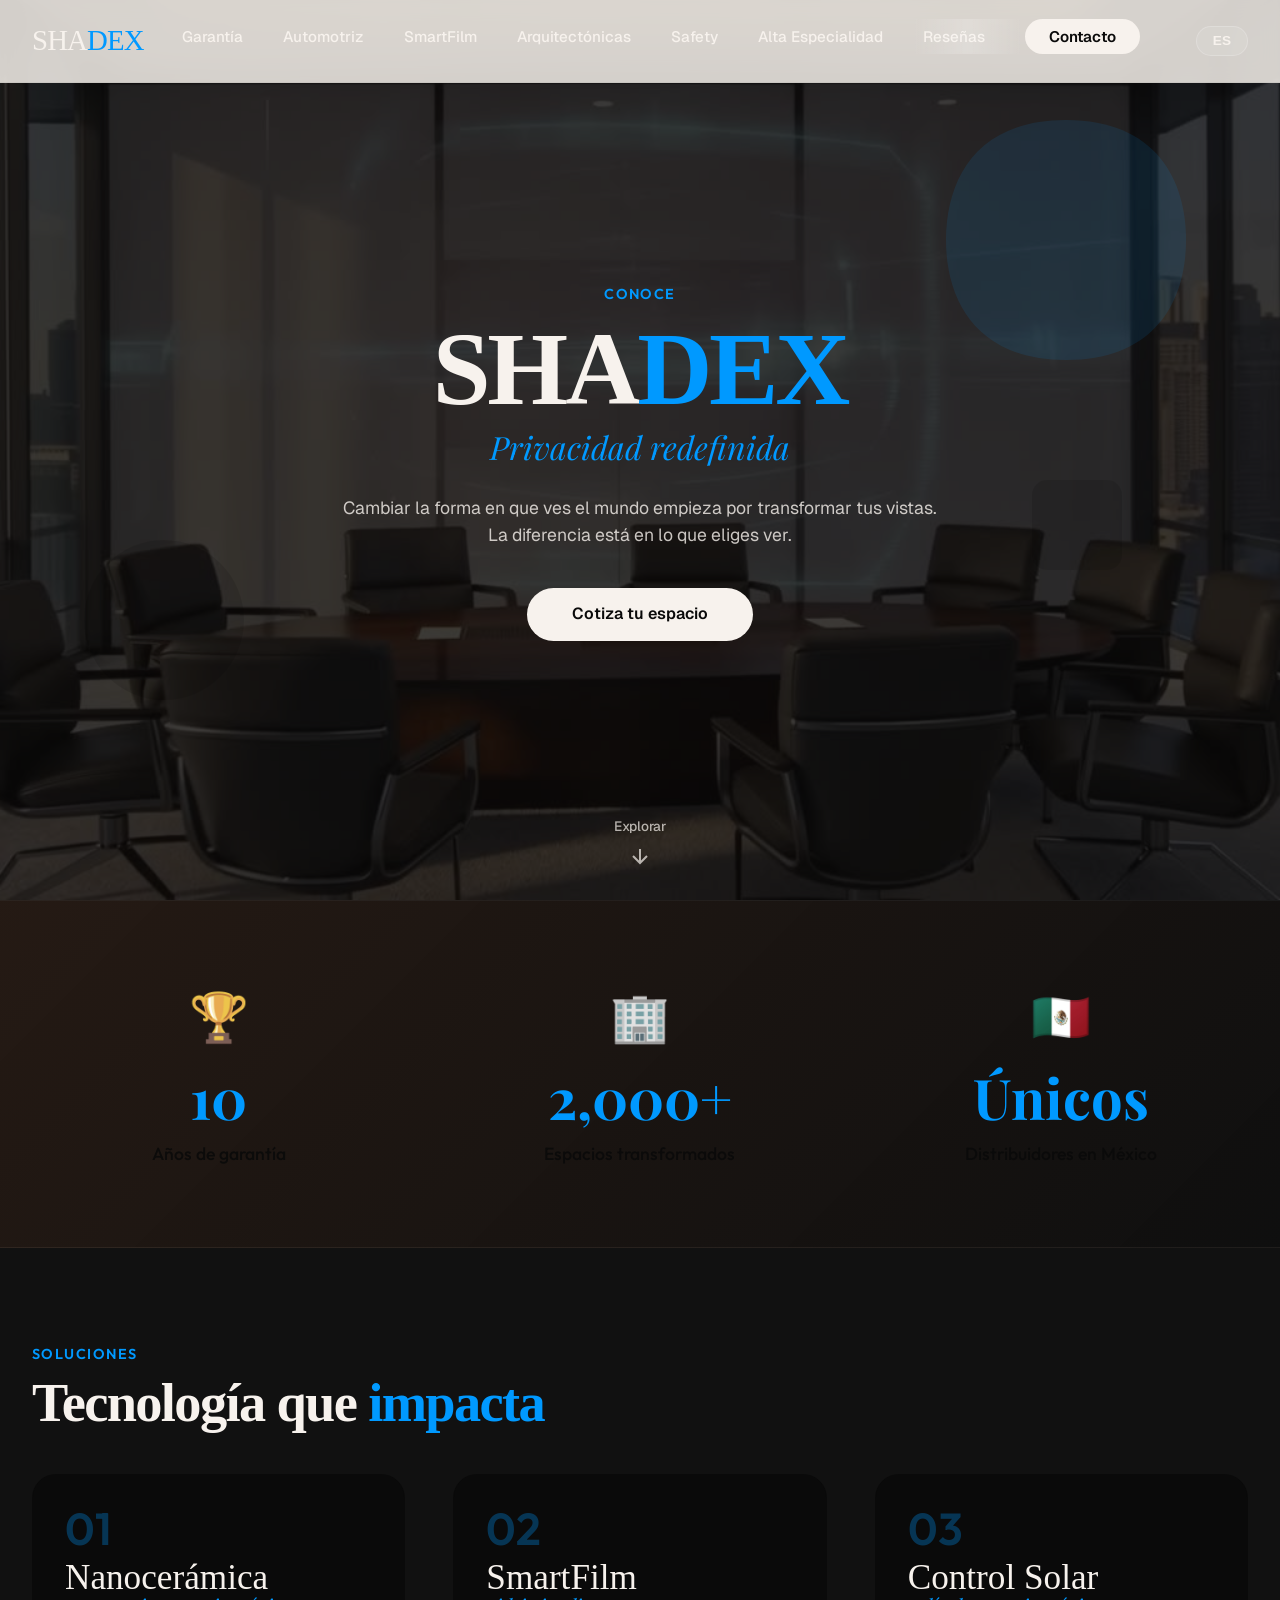
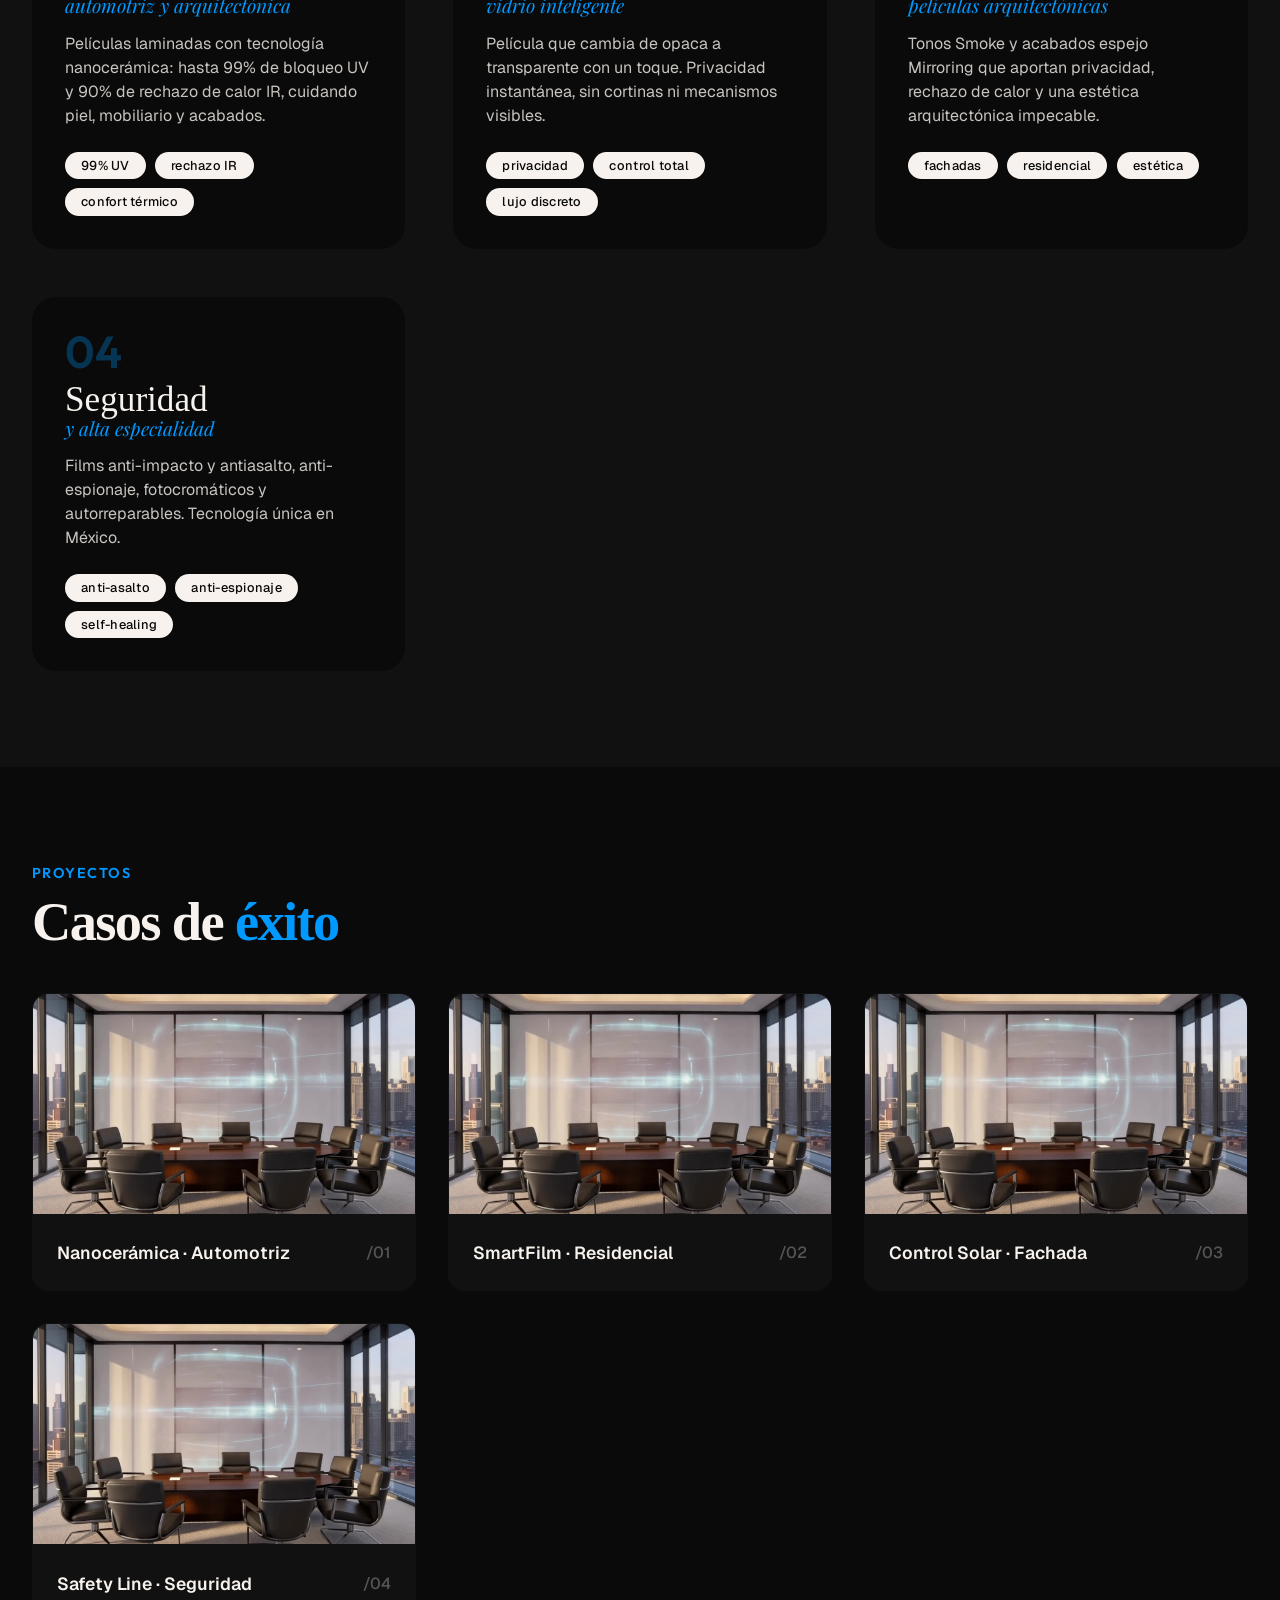
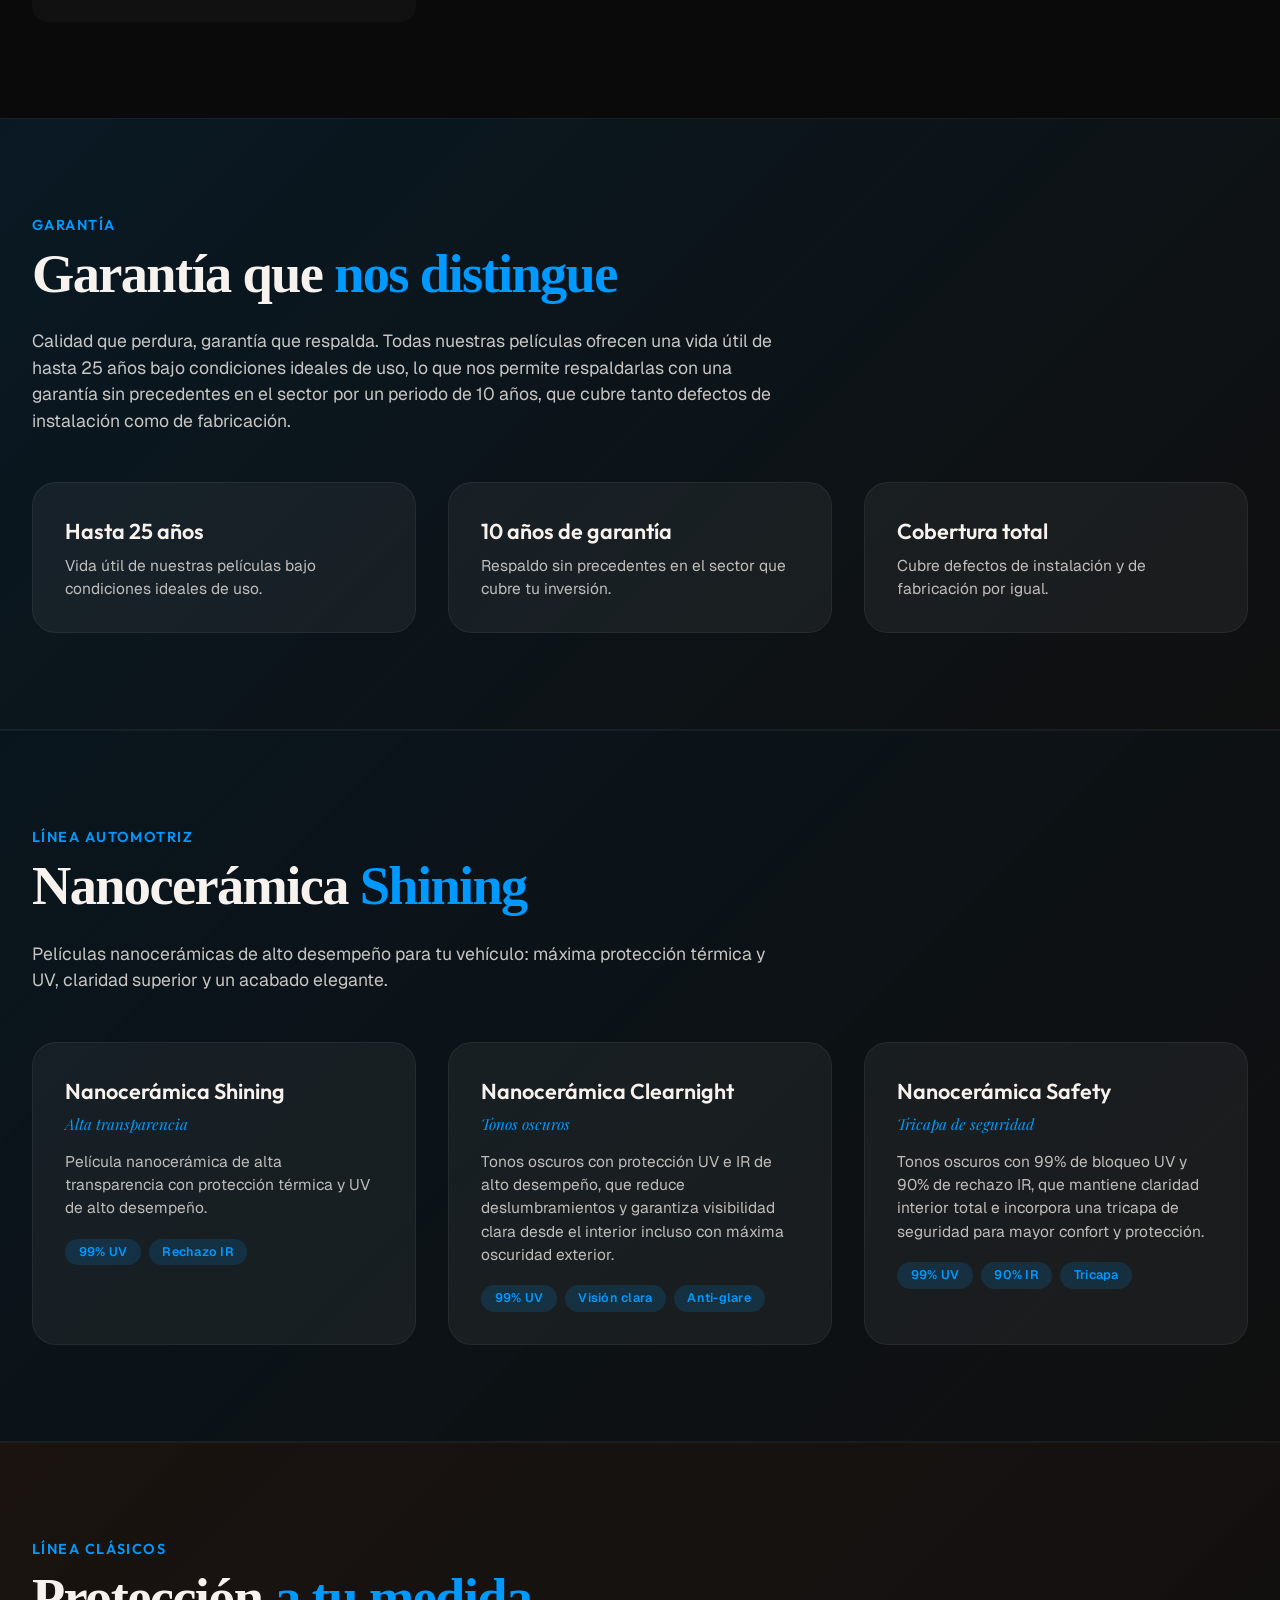
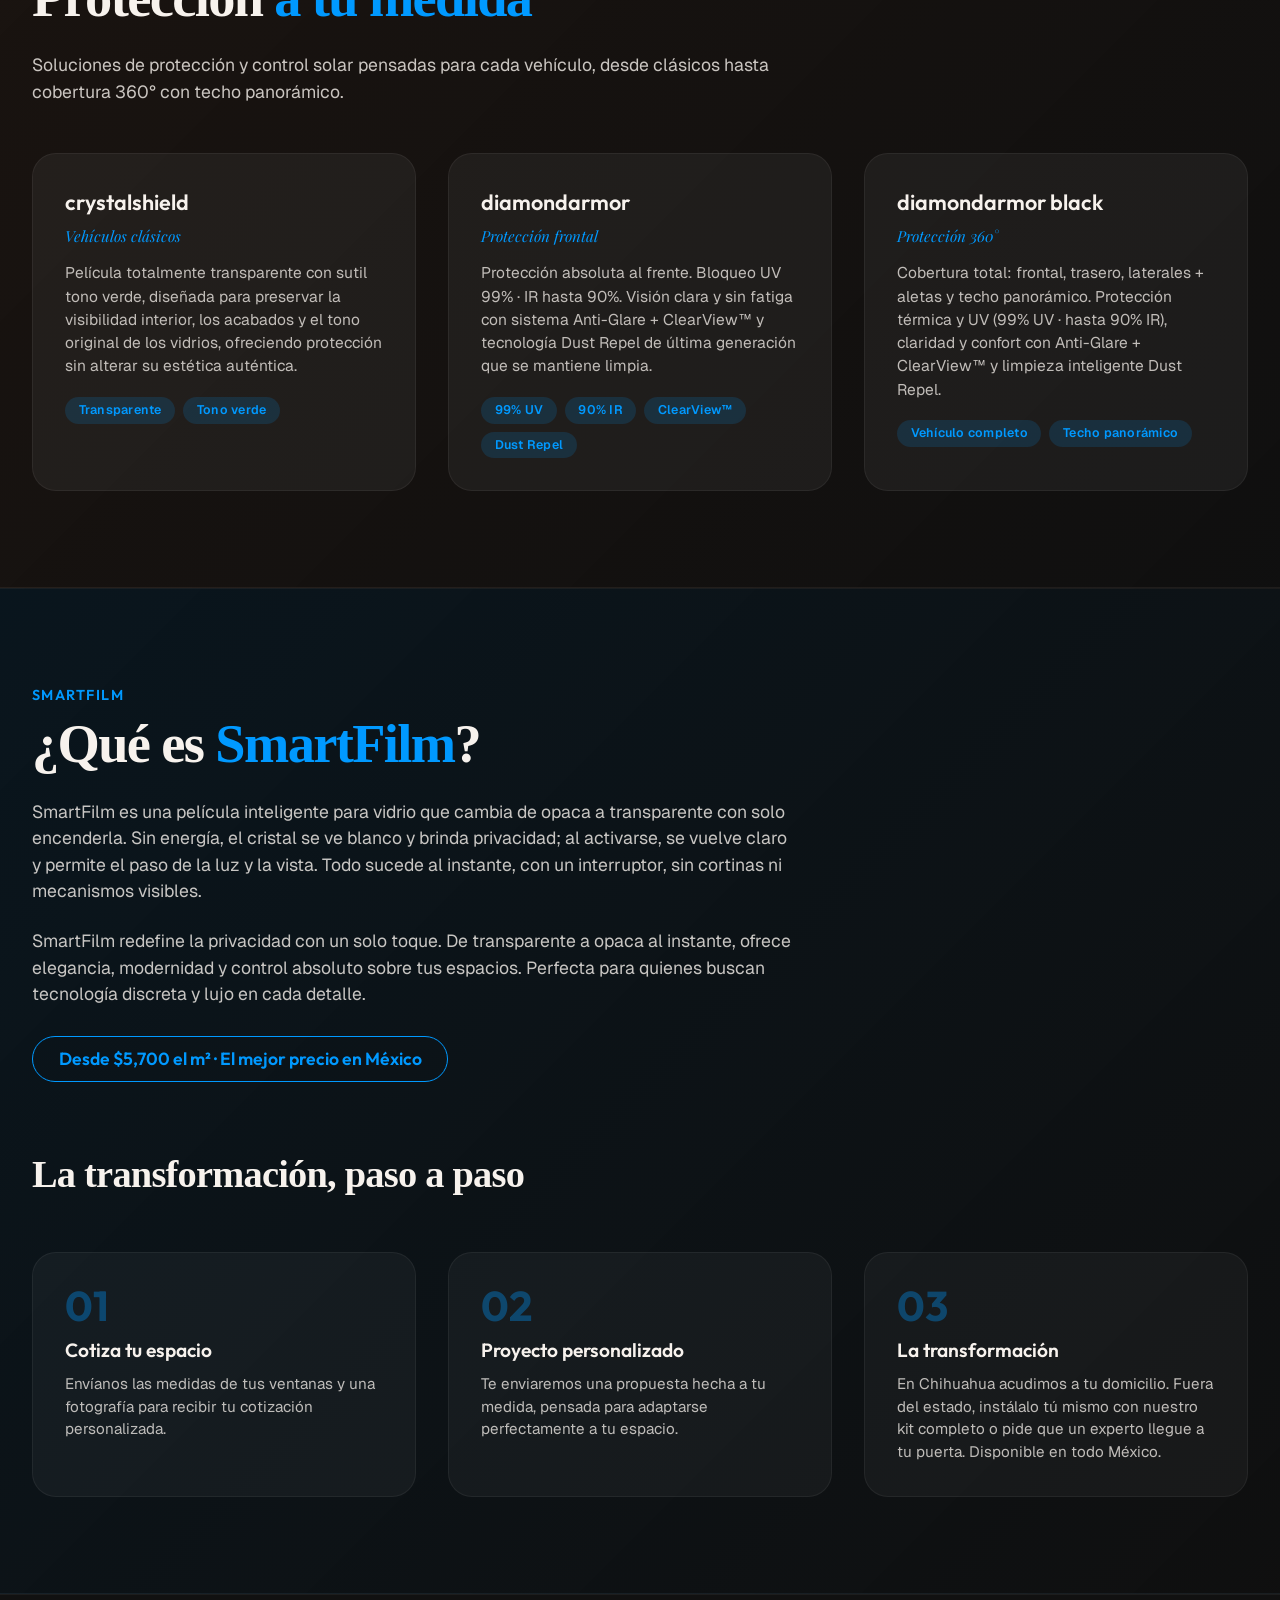
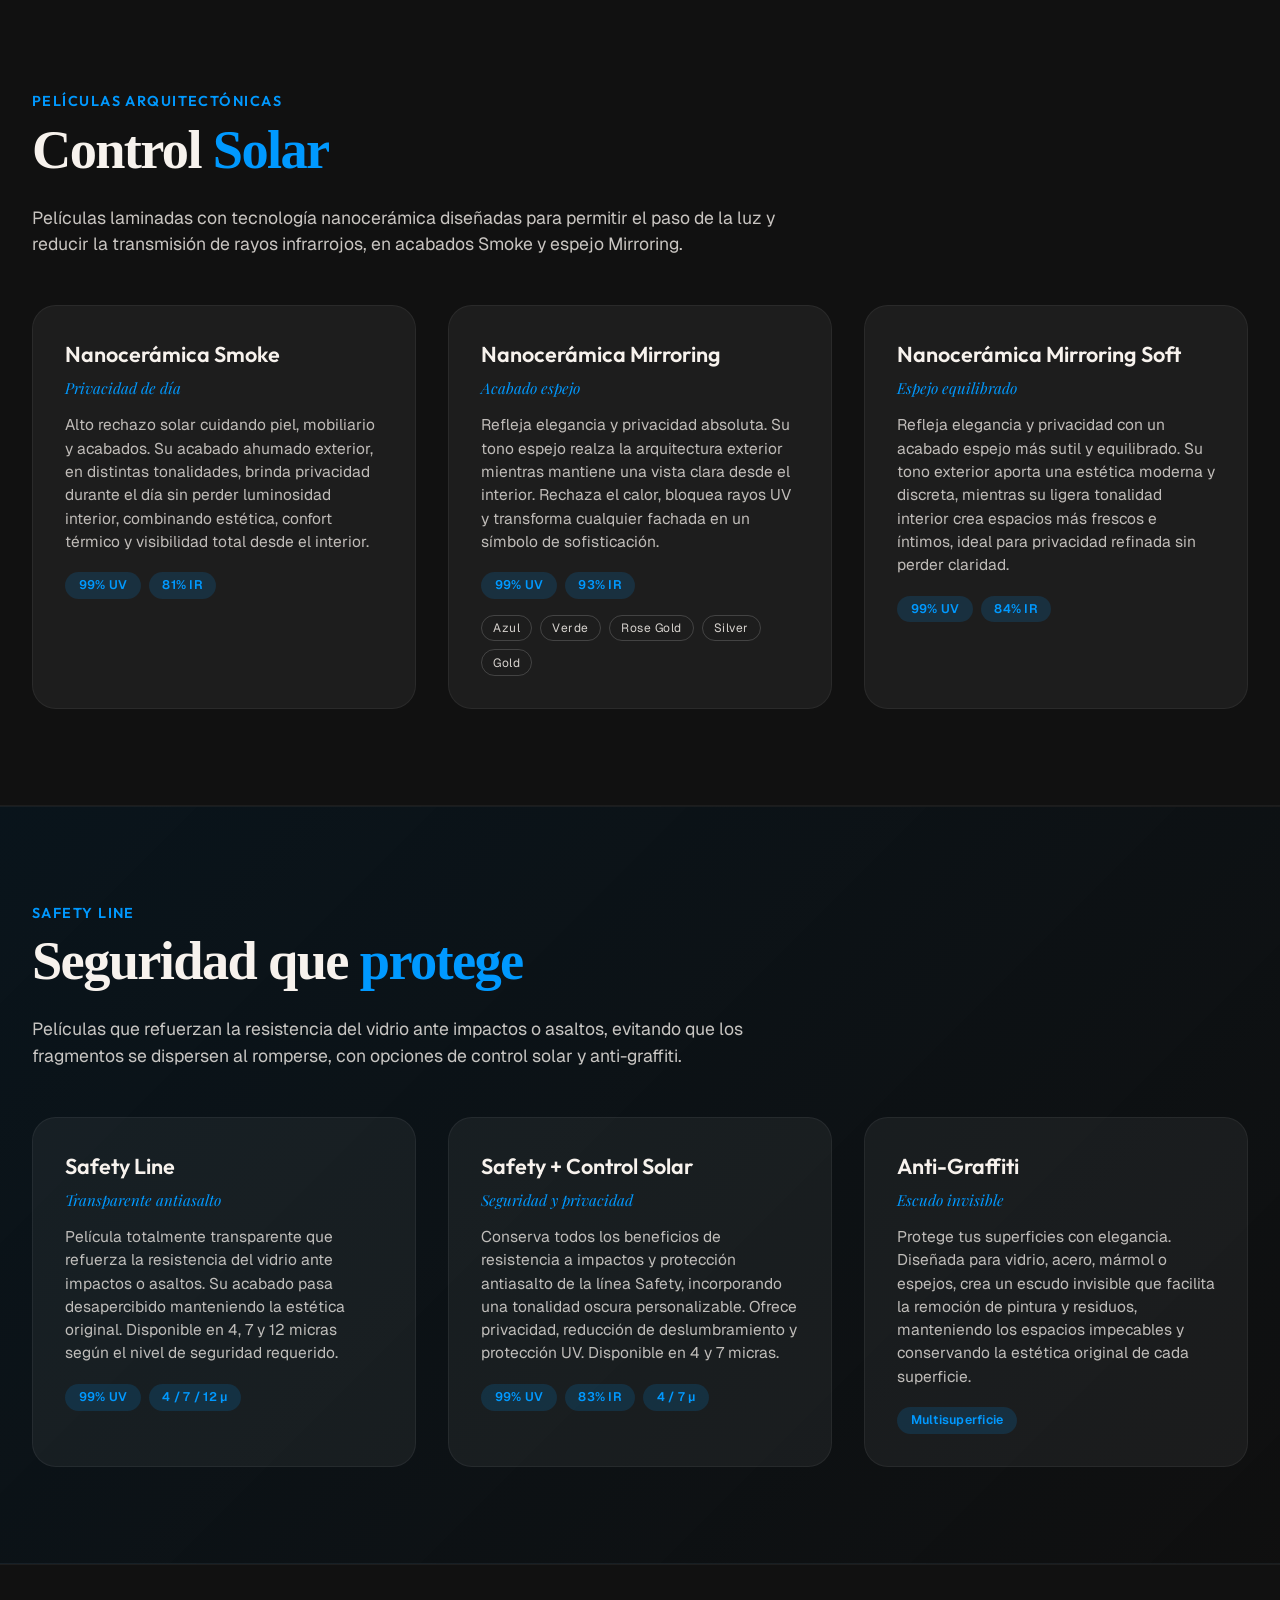
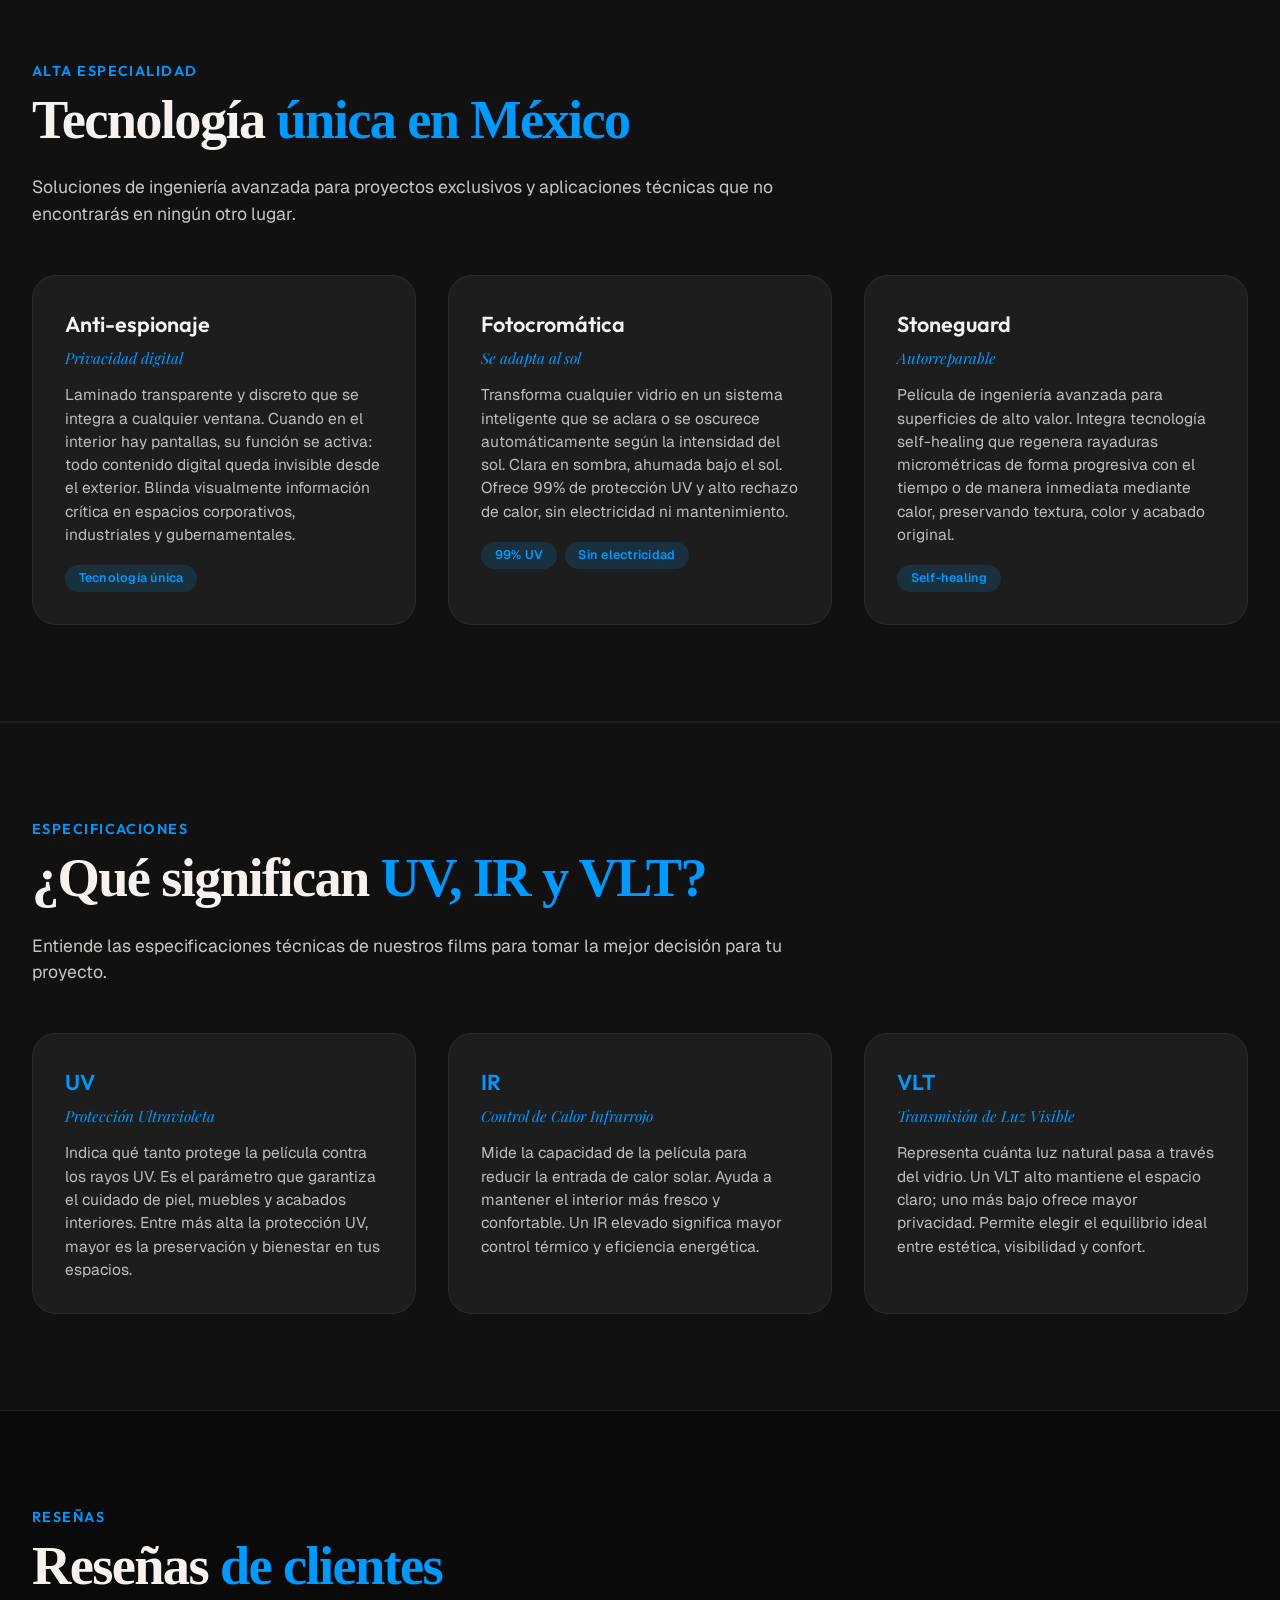
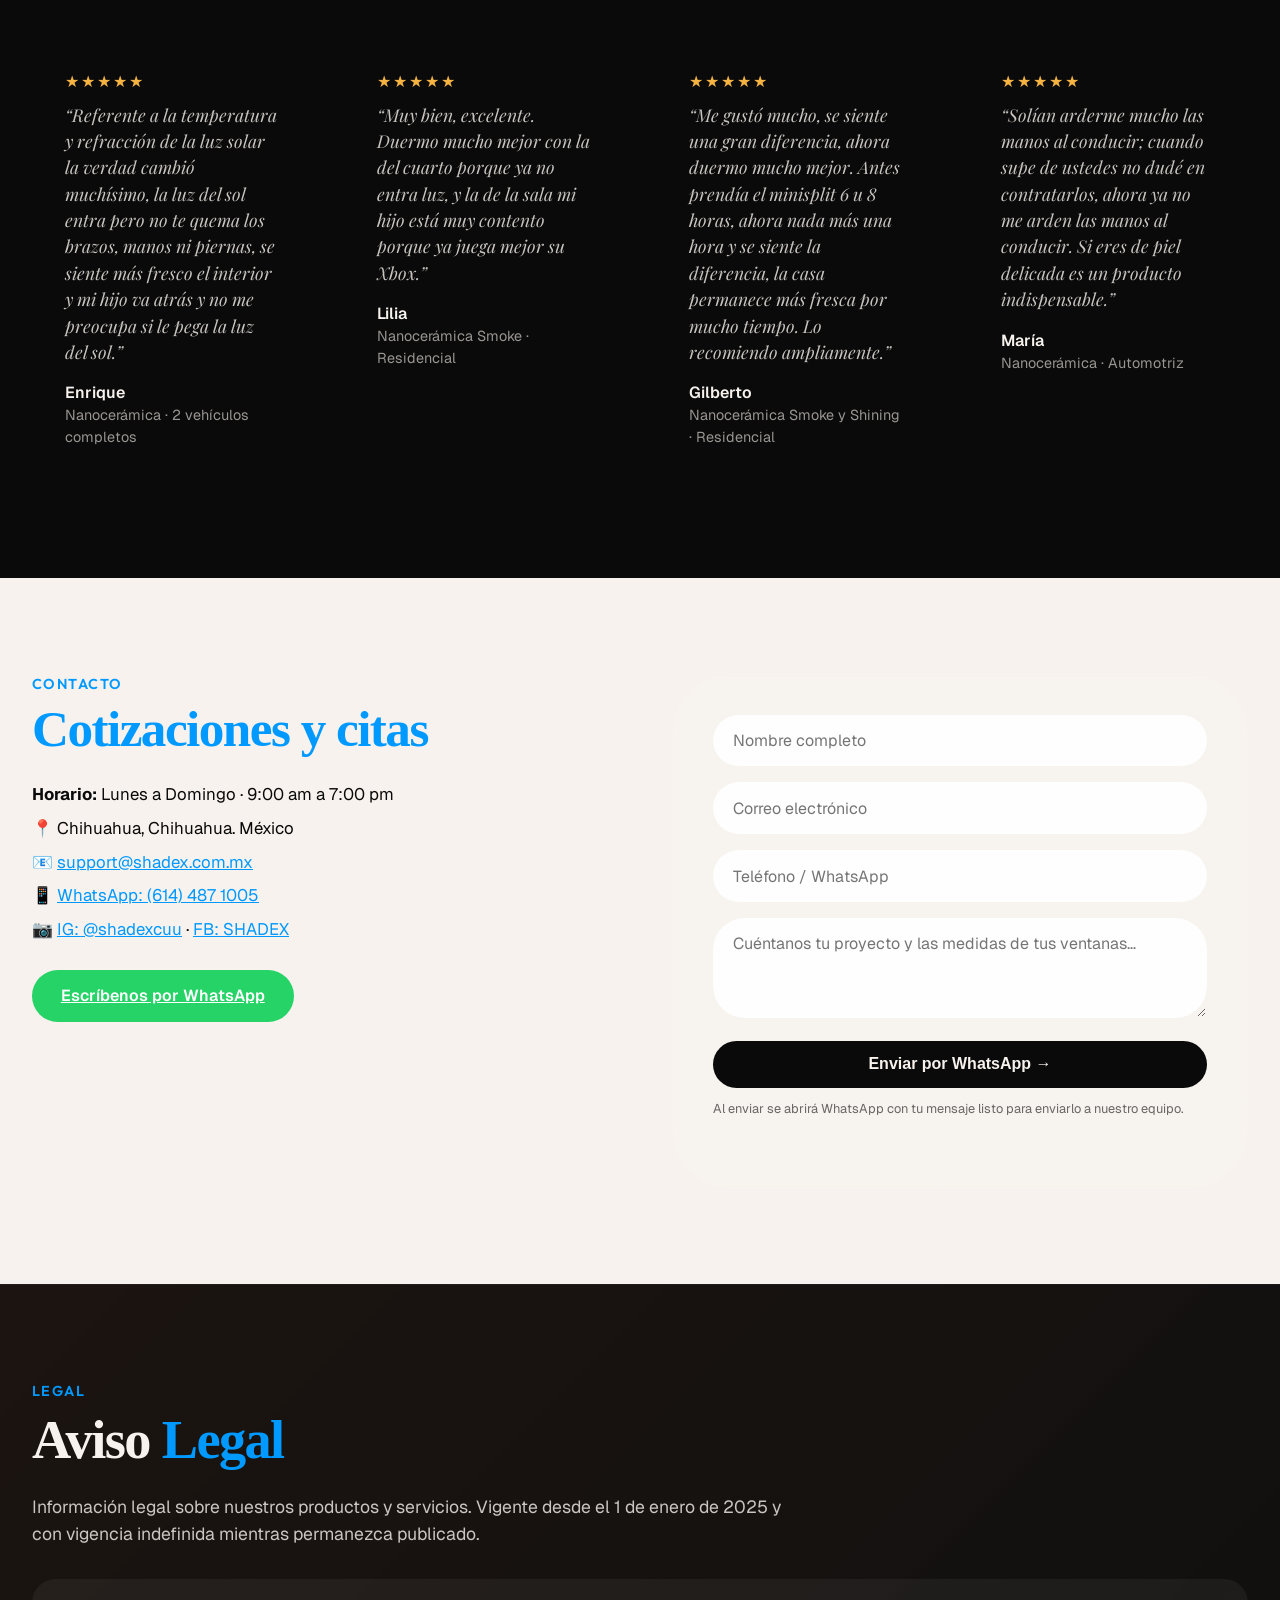
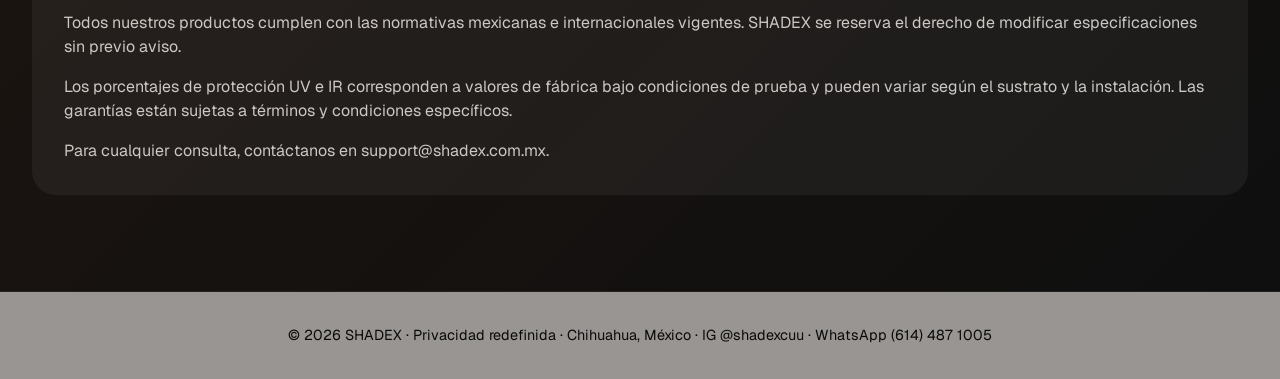
==== commit ab020c64: "Optimizar videos (-93%), formulario WhatsApp funcional, pulido visual y SEO - Comprime los 32 videos" ====
--- a/ShadexWebPage/index.html
+++ b/ShadexWebPage/index.html
@@ -10,12 +10,22 @@
   <link rel="canonical" href="https://shadex.com.mx/">
   <!-- Open Graph -->
   <meta property="og:type" content="website">
+  <meta property="og:url" content="https://shadex.com.mx/">
+  <meta property="og:site_name" content="SHADEX">
   <meta property="og:title" content="SHADEX · Privacidad Redefinida">
   <meta property="og:description" content="Películas nanocerámicas, SmartFilm de privacidad y control solar con garantía de 10 años. Únicos distribuidores en México.">
   <meta property="og:locale" content="es_MX">
-  <meta property="og:image" content="2752b22764dad2a325676f4397ac991c.png">
+  <meta property="og:image" content="https://shadex.com.mx/og-image.jpg">
+  <meta property="og:image:width" content="1280">
+  <meta property="og:image:height" content="720">
   <meta name="twitter:card" content="summary_large_image">
-  <link rel="icon" href="data:image/svg+xml,<svg xmlns='http://www.w3.org/2000/svg' viewBox='0 0 100 100'><rect width='100' height='100' rx='20' fill='%230a0a0a'/><text x='50' y='68' font-size='52' font-family='Georgia,serif' fill='%230099ff' text-anchor='middle'>S</text></svg>">
+  <meta name="twitter:title" content="SHADEX · Privacidad Redefinida">
+  <meta name="twitter:description" content="Películas nanocerámicas, SmartFilm de privacidad y control solar con garantía de 10 años. Únicos distribuidores en México.">
+  <meta name="twitter:image" content="https://shadex.com.mx/og-image.jpg">
+  <link rel="icon" type="image/svg+xml" href="data:image/svg+xml,<svg xmlns='http://www.w3.org/2000/svg' viewBox='0 0 100 100'><rect width='100' height='100' rx='20' fill='%230a0a0a'/><text x='50' y='68' font-size='52' font-family='Georgia,serif' fill='%230099ff' text-anchor='middle'>S</text></svg>">
+  <link rel="icon" type="image/png" sizes="32x32" href="favicon-32.png">
+  <link rel="icon" type="image/png" sizes="16x16" href="favicon-16.png">
+  <link rel="apple-touch-icon" href="apple-touch-icon.png">
   <!-- Fuentes Google -->
   <link rel="preconnect" href="https://fonts.googleapis.com">
   <link rel="preconnect" href="https://fonts.gstatic.com" crossorigin>
@@ -1030,6 +1040,27 @@
       transition: var(--transition-smooth);
     }
     .whatsapp-cta:hover { transform: scale(1.03); box-shadow: 0 10px 30px -8px rgba(37, 211, 102, 0.5); }
+    /* ===== Mejoras: nav activo, formulario, botón subir ===== */
+    .nav-links a.active { color: var(--color-accent); }
+    .form-note { font-size: 0.8rem; opacity: 0.6; margin-top: 0.75rem; line-height: 1.4; }
+    .form-status { font-size: 0.9rem; margin-top: 0.75rem; min-height: 1.2em; font-weight: 600; }
+    .form-status.success { color: #2ecc71; }
+    .form-status.error { color: #ff6b6b; }
+    .contact-form input:invalid:not(:placeholder-shown),
+    .contact-form textarea:invalid:not(:placeholder-shown) { border-color: #ff6b6b; }
+    .to-top {
+      position: fixed; right: 1.25rem; bottom: 1.25rem; z-index: 90;
+      width: 46px; height: 46px; border-radius: 50%; border: none; cursor: pointer;
+      background: var(--color-accent); color: #fff; font-size: 1.3rem; line-height: 1;
+      display: grid; place-items: center; box-shadow: 0 8px 24px rgba(0,0,0,0.35);
+      opacity: 0; visibility: hidden; transform: translateY(12px);
+      transition: opacity 0.3s ease, transform 0.3s ease, visibility 0.3s, background 0.2s;
+    }
+    .to-top:hover { background: var(--color-accent-hover); }
+    .to-top.show { opacity: 1; visibility: visible; transform: translateY(0); }
+    @media (prefers-reduced-motion: reduce) {
+      * { animation-duration: 0.001ms !important; transition-duration: 0.001ms !important; scroll-behavior: auto !important; }
+    }
   </style>
 </head>
 <body>
@@ -1063,7 +1094,7 @@
 
 <!-- ===== HERO ===== -->
 <section class="hero">
-  <video class="hero-video" id="heroVideo" autoplay muted loop playsinline></video>
+  <video class="hero-video" id="heroVideo" autoplay muted loop playsinline preload="auto" poster="poster.jpg" aria-label="Video de fondo SHADEX"></video>
 
   <!-- Decorative SVG Elements -->
   <div class="decorative-shape shape-1">
@@ -1183,7 +1214,7 @@
     <div class="portfolio-grid">
 
       <div class="portfolio-item">
-        <video class="portfolio-video" id="portfolioVideo1" autoplay muted loop playsinline></video>
+        <video class="portfolio-video" id="portfolioVideo1" muted loop playsinline preload="none" poster="poster.jpg" aria-label="Proyecto Nanocerámica Automotriz"></video>
         <div class="info">
           <span class="title" data-es="Nanocerámica · Automotriz" data-en="Nanoceramic · Automotive">Nanocerámica · Automotriz</span>
           <span class="number">/01</span>
@@ -1191,7 +1222,7 @@
       </div>
 
       <div class="portfolio-item">
-        <video class="portfolio-video" id="portfolioVideo2" autoplay muted loop playsinline></video>
+        <video class="portfolio-video" id="portfolioVideo2" muted loop playsinline preload="none" poster="poster.jpg" aria-label="Proyecto SmartFilm Residencial"></video>
         <div class="info">
           <span class="title" data-es="SmartFilm · Residencial" data-en="SmartFilm · Residential">SmartFilm · Residencial</span>
           <span class="number">/02</span>
@@ -1199,7 +1230,7 @@
       </div>
 
       <div class="portfolio-item">
-        <video class="portfolio-video" id="portfolioVideo3" autoplay muted loop playsinline></video>
+        <video class="portfolio-video" id="portfolioVideo3" muted loop playsinline preload="none" poster="poster.jpg" aria-label="Proyecto Control Solar Fachada"></video>
         <div class="info">
           <span class="title" data-es="Control Solar · Fachada" data-en="Solar Control · Facade">Control Solar · Fachada</span>
           <span class="number">/03</span>
@@ -1207,7 +1238,7 @@
       </div>
 
       <div class="portfolio-item">
-        <video class="portfolio-video" id="portfolioVideo4" autoplay muted loop playsinline></video>
+        <video class="portfolio-video" id="portfolioVideo4" muted loop playsinline preload="none" poster="poster.jpg" aria-label="Proyecto Safety Line Seguridad"></video>
         <div class="info">
           <span class="title" data-es="Safety Line · Seguridad" data-en="Safety Line · Security">Safety Line · Seguridad</span>
           <span class="number">/04</span>
@@ -1498,12 +1529,14 @@
         </div>
         <a class="whatsapp-cta" href="https://wa.me/526144871005?text=Hola%20SHADEX,%20quiero%20cotizar%20un%20proyecto" target="_blank" rel="noopener" data-es="Escríbenos por WhatsApp" data-en="Message us on WhatsApp">Escríbenos por WhatsApp</a>
       </div>
-      <form class="contact-form" action="mailto:support@shadex.com.mx" method="POST" enctype="text/plain">
-        <input type="text" name="nombre" data-es-placeholder="Nombre completo" data-en-placeholder="Full name" placeholder="Nombre completo" required>
-        <input type="email" name="email" data-es-placeholder="Correo electrónico" data-en-placeholder="Email address" placeholder="Correo electrónico" required>
-        <input type="text" name="telefono" data-es-placeholder="Teléfono / WhatsApp" data-en-placeholder="Phone / WhatsApp" placeholder="Teléfono / WhatsApp">
+      <form class="contact-form" id="contactForm" novalidate>
+        <input type="text" name="nombre" data-es-placeholder="Nombre completo" data-en-placeholder="Full name" placeholder="Nombre completo" autocomplete="name" required>
+        <input type="email" name="email" data-es-placeholder="Correo electrónico" data-en-placeholder="Email address" placeholder="Correo electrónico" autocomplete="email" required>
+        <input type="tel" name="telefono" data-es-placeholder="Teléfono / WhatsApp" data-en-placeholder="Phone / WhatsApp" placeholder="Teléfono / WhatsApp" autocomplete="tel">
         <textarea name="mensaje" data-es-placeholder="Cuéntanos tu proyecto y las medidas de tus ventanas…" data-en-placeholder="Tell us about your project and your window measurements…" placeholder="Cuéntanos tu proyecto y las medidas de tus ventanas…" rows="3"></textarea>
-        <button type="submit" data-es="Enviar mensaje →" data-en="Send message →">Enviar mensaje →</button>
+        <button type="submit" data-es="Enviar por WhatsApp →" data-en="Send via WhatsApp →">Enviar por WhatsApp →</button>
+        <p class="form-note" data-es="Al enviar se abrirá WhatsApp con tu mensaje listo para enviarlo a nuestro equipo." data-en="On submit, WhatsApp opens with your message ready to send to our team.">Al enviar se abrirá WhatsApp con tu mensaje listo para enviarlo a nuestro equipo.</p>
+        <p class="form-status" id="formStatus" role="status" aria-live="polite"></p>
       </form>
     </div>
   </div>
@@ -1536,6 +1569,7 @@
     
     function toggleLanguage() {
       currentLang = currentLang === 'es' ? 'en' : 'es';
+      document.documentElement.lang = currentLang;
       
       // Update all elements with data-es and data-en attributes
       document.querySelectorAll('[data-es]').forEach(el => {
@@ -1610,19 +1644,34 @@
       return shuffled.slice(0, count);
     }
 
-    // Asignar video aleatorio al hero
+    // Asignar video aleatorio al hero (carga inmediata)
     const heroVideo = document.getElementById('heroVideo');
     if (heroVideo) {
       const randomVideo = getRandomVideos(1)[0];
       heroVideo.src = `ShadeX-all-assets/${randomVideo}`;
     }
 
-    // Asignar videos aleatorios diferentes a cada tarjeta del portfolio
+    // Portfolio: cargar cada video sólo cuando entra en pantalla (lazy)
     const portfolioVideos = getRandomVideos(4);
+    const lazyVideoObserver = new IntersectionObserver((entries, obs) => {
+      entries.forEach(entry => {
+        if (!entry.isIntersecting) return;
+        const vid = entry.target;
+        if (!vid.src) {
+          vid.src = vid.dataset.src;
+          vid.load();
+          const tryPlay = () => vid.play().catch(() => {});
+          if (vid.readyState >= 2) tryPlay(); else vid.addEventListener('loadeddata', tryPlay, { once: true });
+        }
+        obs.unobserve(vid);
+      });
+    }, { rootMargin: '200px 0px' });
+
     for (let i = 1; i <= 4; i++) {
       const portfolioVideo = document.getElementById(`portfolioVideo${i}`);
       if (portfolioVideo) {
-        portfolioVideo.src = `ShadeX-all-assets/${portfolioVideos[i - 1]}`;
+        portfolioVideo.dataset.src = `ShadeX-all-assets/${portfolioVideos[i - 1]}`;
+        lazyVideoObserver.observe(portfolioVideo);
       }
     }
   })();
@@ -1693,5 +1742,102 @@
   })();
 </script>
 
+<!-- ===== Botón subir ===== -->
+<button class="to-top" id="toTop" aria-label="Volver arriba" title="Volver arriba">↑</button>
+
+<!-- ===== Formulario, nav activo, botón subir ===== -->
+<script>
+  (function() {
+    const WA_NUMBER = '526144871005';
+
+    // --- Formulario de contacto -> WhatsApp ---
+    const form = document.getElementById('contactForm');
+    const status = document.getElementById('formStatus');
+    if (form) {
+      form.addEventListener('submit', function(e) {
+        e.preventDefault();
+        const isEN = document.documentElement.lang === 'en';
+        const nombre = form.nombre.value.trim();
+        const email = form.email.value.trim();
+        const telefono = form.telefono.value.trim();
+        const mensaje = form.mensaje.value.trim();
+
+        if (!nombre || !email) {
+          status.textContent = isEN ? 'Please fill in your name and email.' : 'Por favor completa tu nombre y correo.';
+          status.className = 'form-status error';
+          return;
+        }
+
+        const lines = [
+          isEN ? 'Hello SHADEX, I would like a quote.' : 'Hola SHADEX, quiero cotizar un proyecto.',
+          '',
+          (isEN ? 'Name: ' : 'Nombre: ') + nombre,
+          (isEN ? 'Email: ' : 'Correo: ') + email,
+        ];
+        if (telefono) lines.push((isEN ? 'Phone: ' : 'Teléfono: ') + telefono);
+        if (mensaje) lines.push((isEN ? 'Project: ' : 'Proyecto: ') + mensaje);
+
+        const url = 'https://wa.me/' + WA_NUMBER + '?text=' + encodeURIComponent(lines.join('\n'));
+        window.open(url, '_blank', 'noopener');
+        status.textContent = isEN ? 'Opening WhatsApp… if nothing happens, use the green button above.' : 'Abriendo WhatsApp… si no ocurre nada, usa el botón verde de arriba.';
+        status.className = 'form-status success';
+        form.reset();
+      });
+    }
+
+    // --- Resaltar enlace de navegación de la sección visible ---
+    const navLinks = Array.from(document.querySelectorAll('.nav-links a[href^="#"]'));
+    const sectionMap = navLinks
+      .map(link => ({ link, section: document.querySelector(link.getAttribute('href')) }))
+      .filter(item => item.section);
+    if (sectionMap.length) {
+      const navObserver = new IntersectionObserver((entries) => {
+        entries.forEach(entry => {
+          if (entry.isIntersecting) {
+            const id = '#' + entry.target.id;
+            navLinks.forEach(l => l.classList.toggle('active', l.getAttribute('href') === id));
+          }
+        });
+      }, { rootMargin: '-45% 0px -50% 0px' });
+      sectionMap.forEach(item => navObserver.observe(item.section));
+    }
+
+    // --- Botón volver arriba ---
+    const toTop = document.getElementById('toTop');
+    if (toTop) {
+      const onScroll = () => toTop.classList.toggle('show', window.scrollY > 600);
+      window.addEventListener('scroll', onScroll, { passive: true });
+      onScroll();
+      toTop.addEventListener('click', () => window.scrollTo({ top: 0, behavior: 'smooth' }));
+    }
+  })();
+</script>
+
+<!-- ===== Datos estructurados (SEO) ===== -->
+<script type="application/ld+json">
+{
+  "@context": "https://schema.org",
+  "@type": "LocalBusiness",
+  "name": "SHADEX",
+  "description": "Películas nanocerámicas automotrices y arquitectónicas, SmartFilm de privacidad, control solar y películas de seguridad. Garantía de 10 años. Únicos distribuidores en México.",
+  "url": "https://shadex.com.mx/",
+  "image": "https://shadex.com.mx/og-image.jpg",
+  "email": "support@shadex.com.mx",
+  "telephone": "+526144871005",
+  "priceRange": "$$",
+  "address": {
+    "@type": "PostalAddress",
+    "addressLocality": "Chihuahua",
+    "addressRegion": "Chihuahua",
+    "addressCountry": "MX"
+  },
+  "openingHours": "Mo-Su 09:00-19:00",
+  "sameAs": [
+    "https://instagram.com/shadexcuu",
+    "https://facebook.com/SHADEX"
+  ]
+}
+</script>
+
 </body>
 </html>
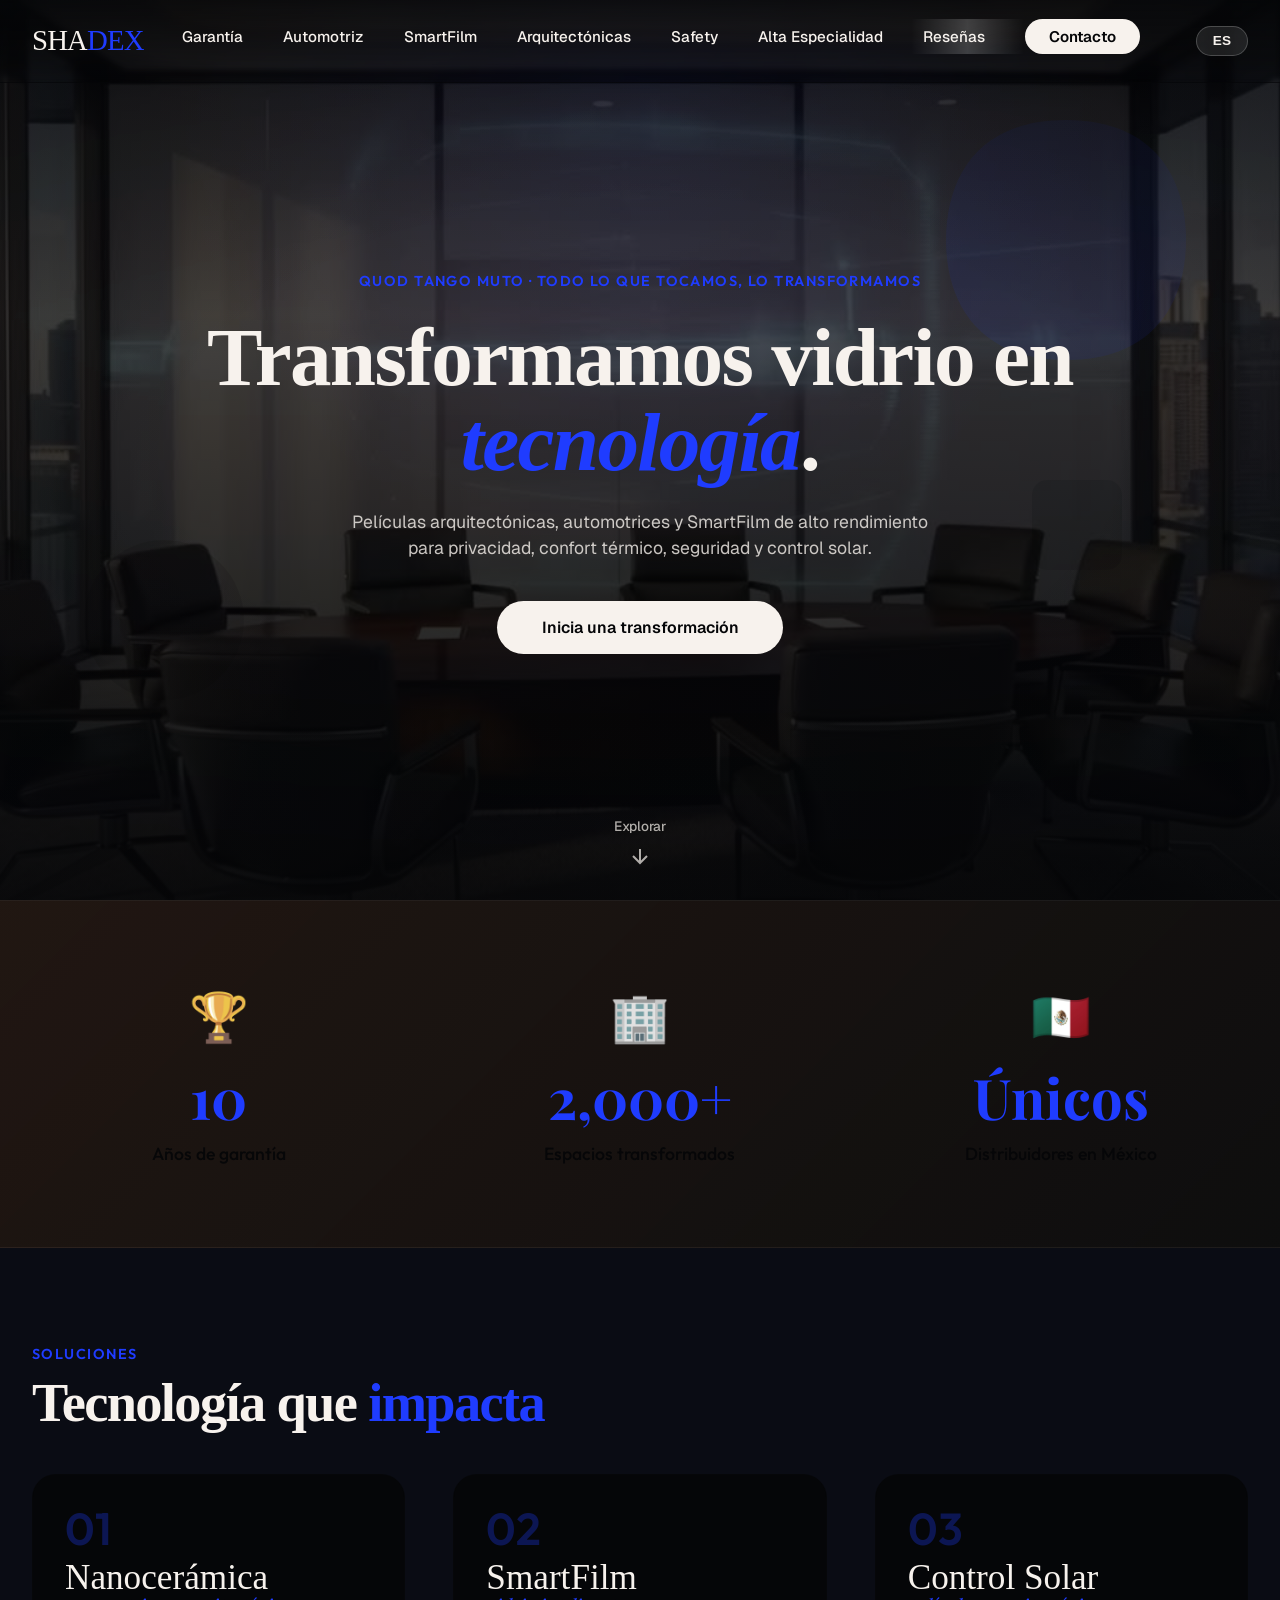
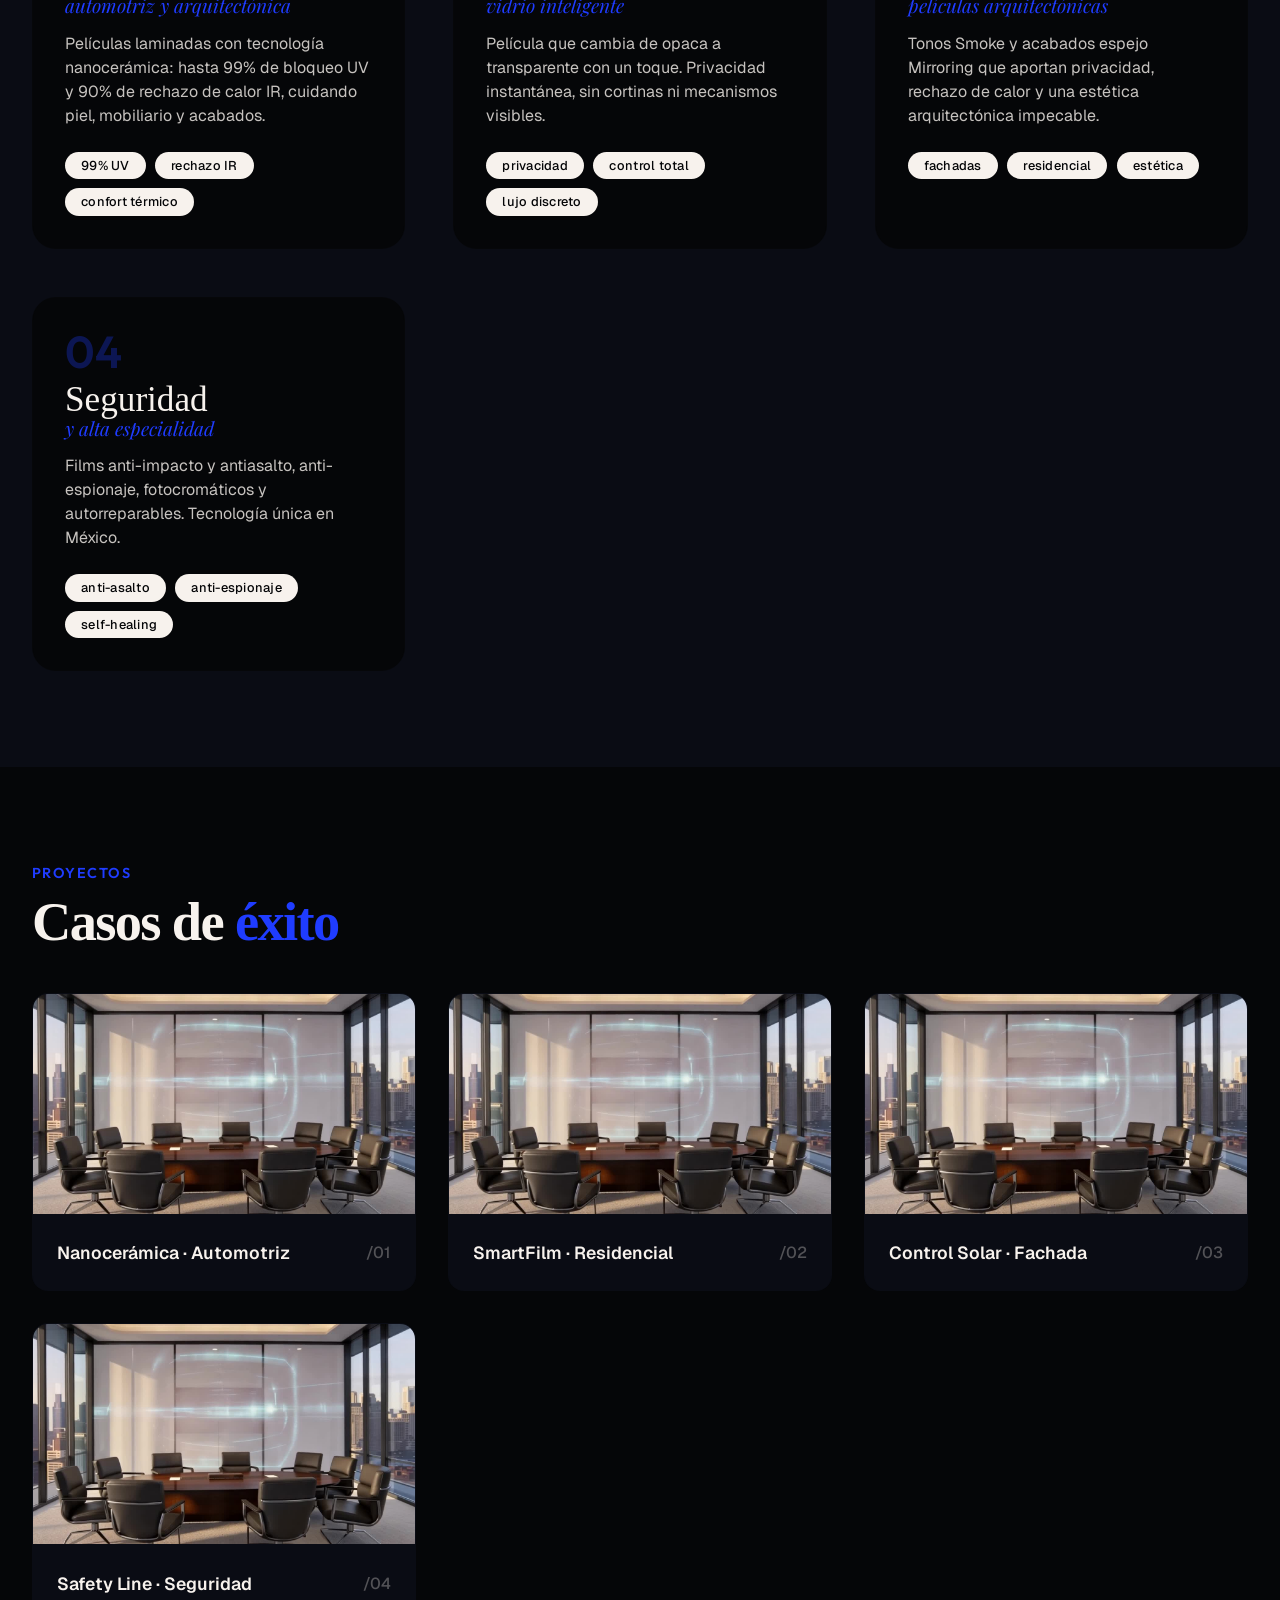
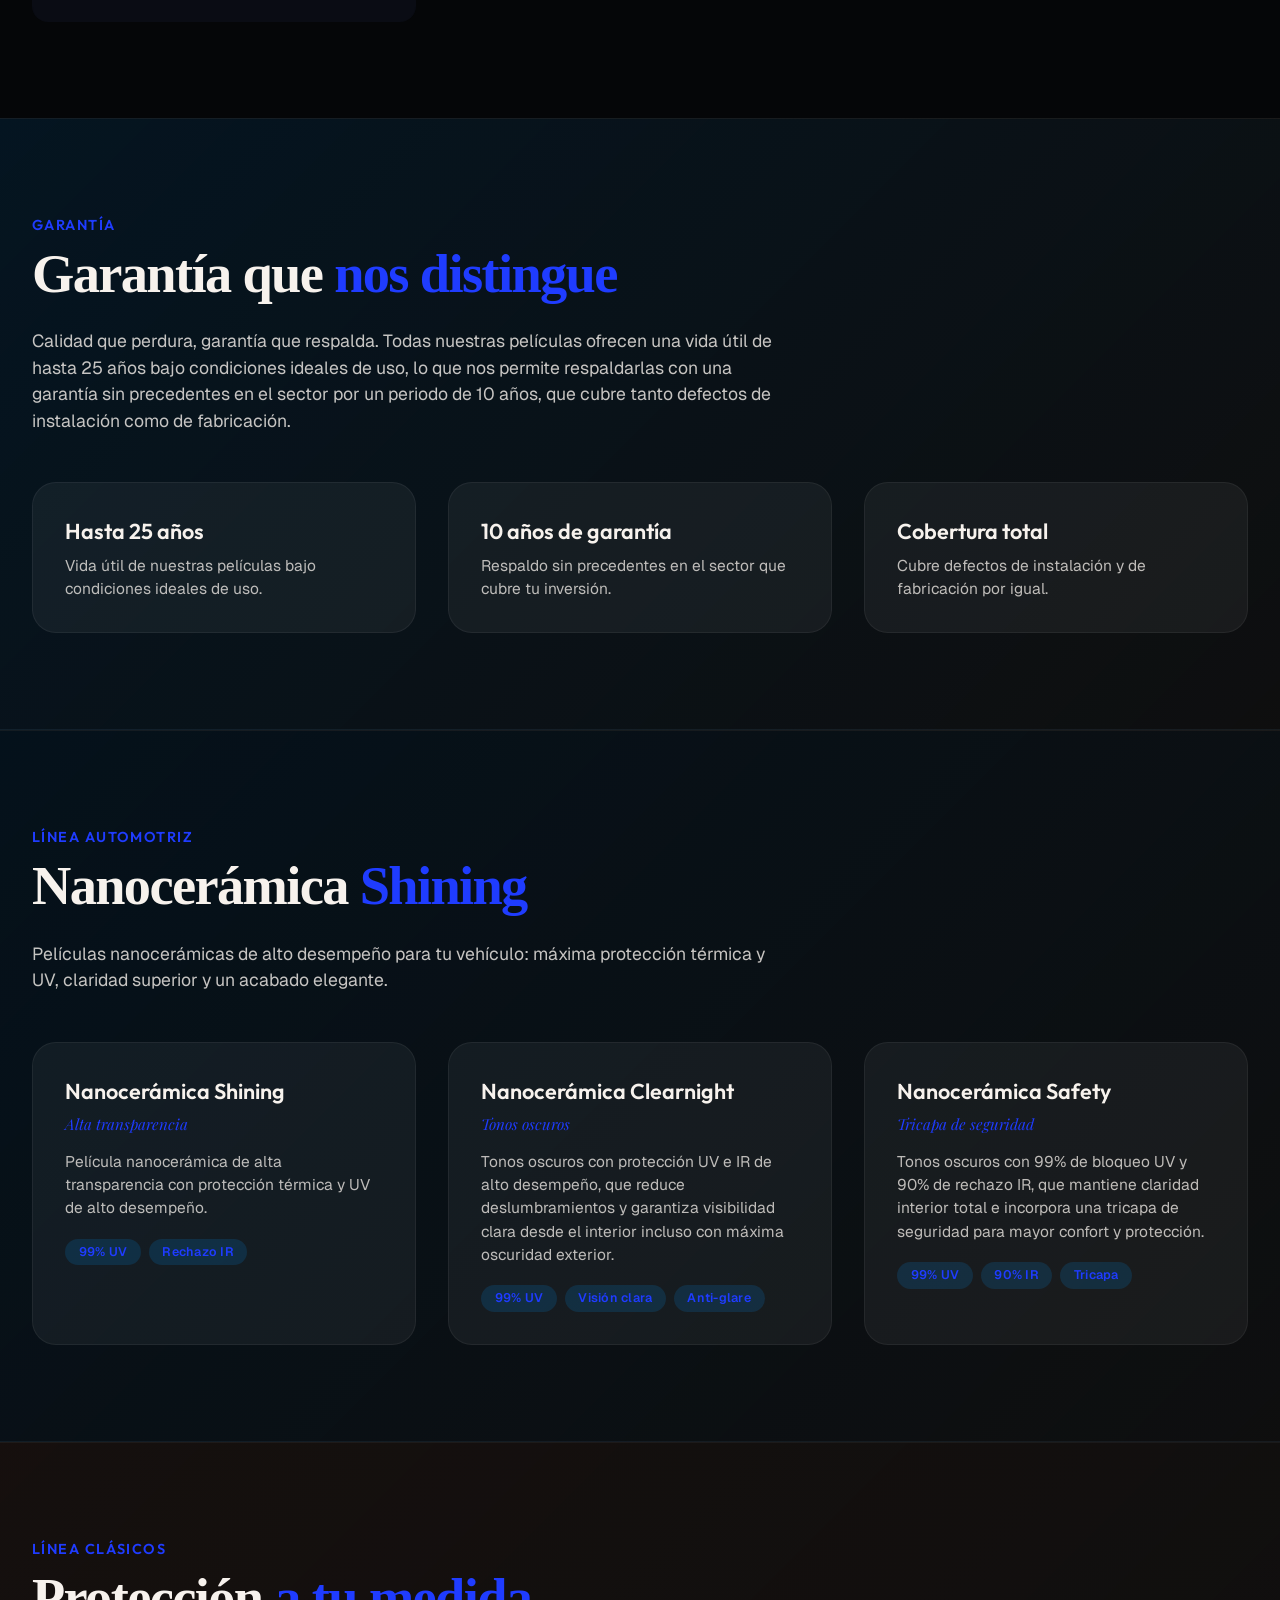
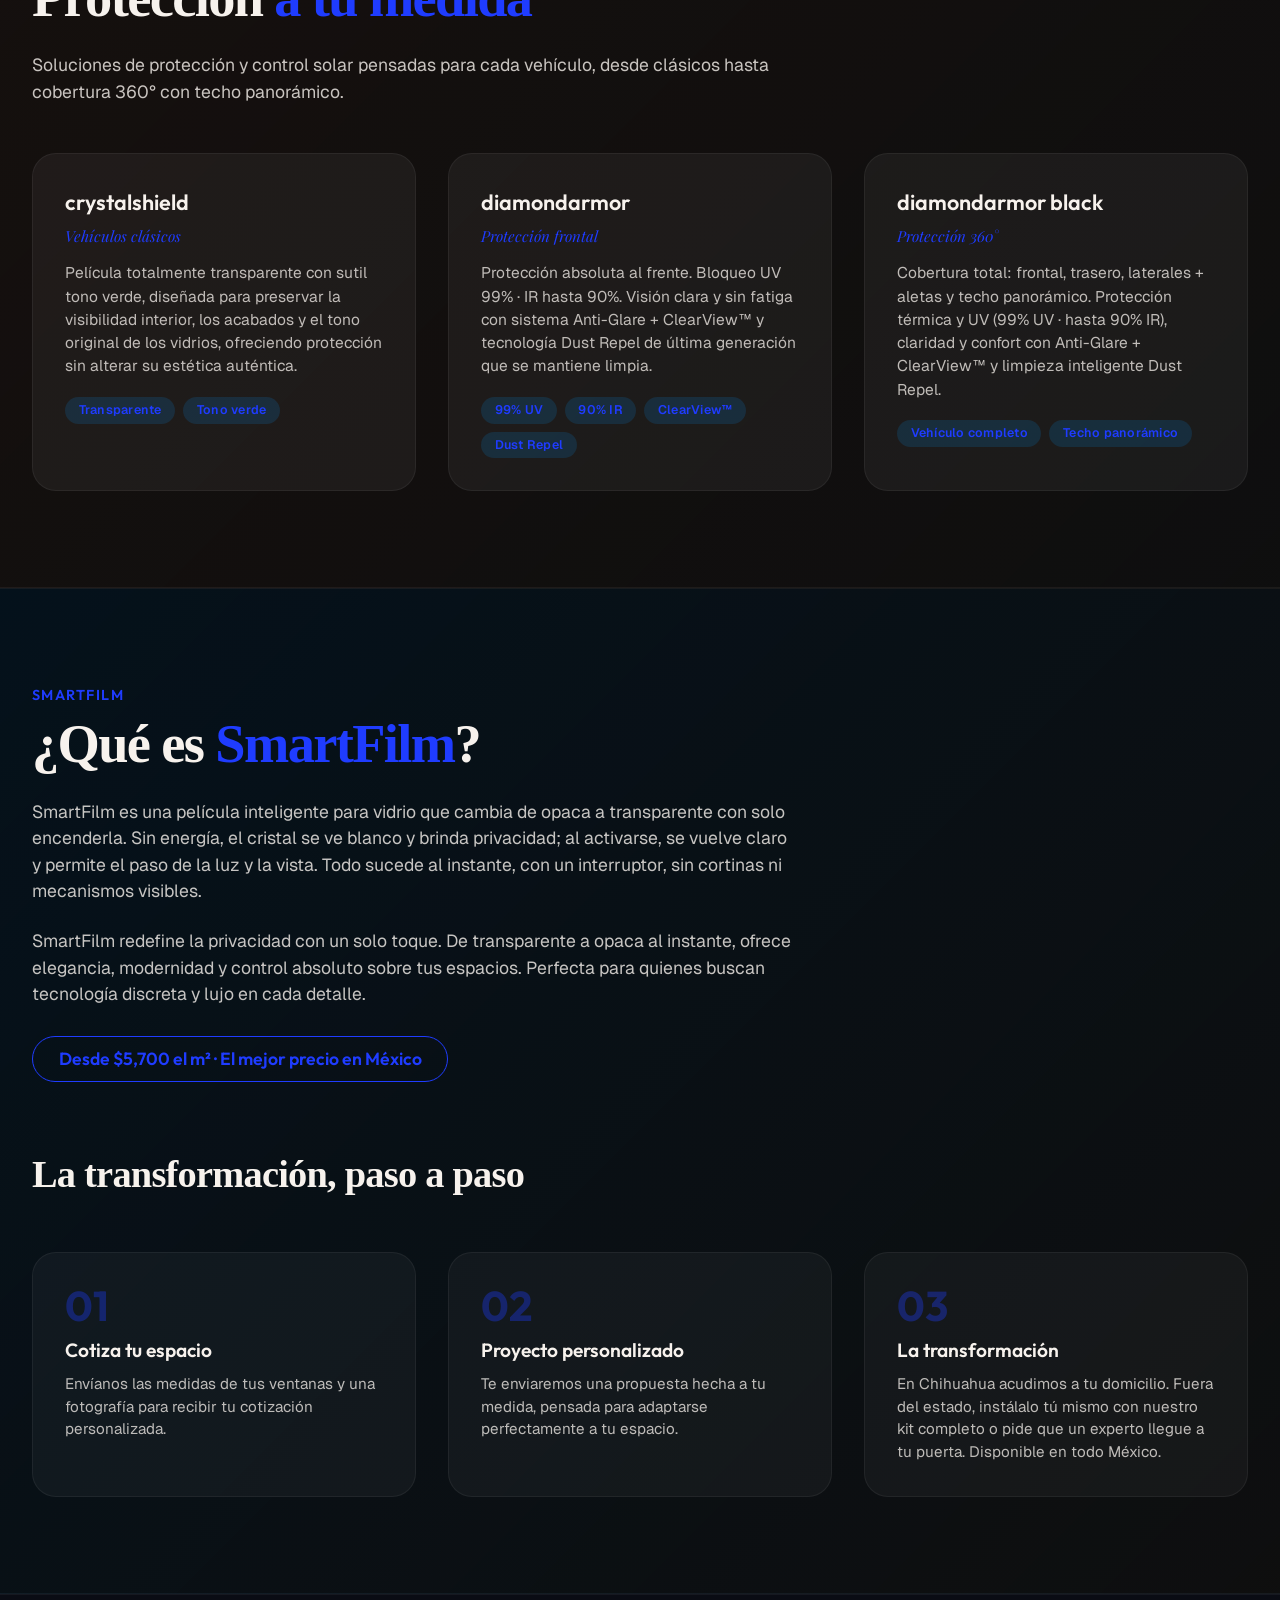
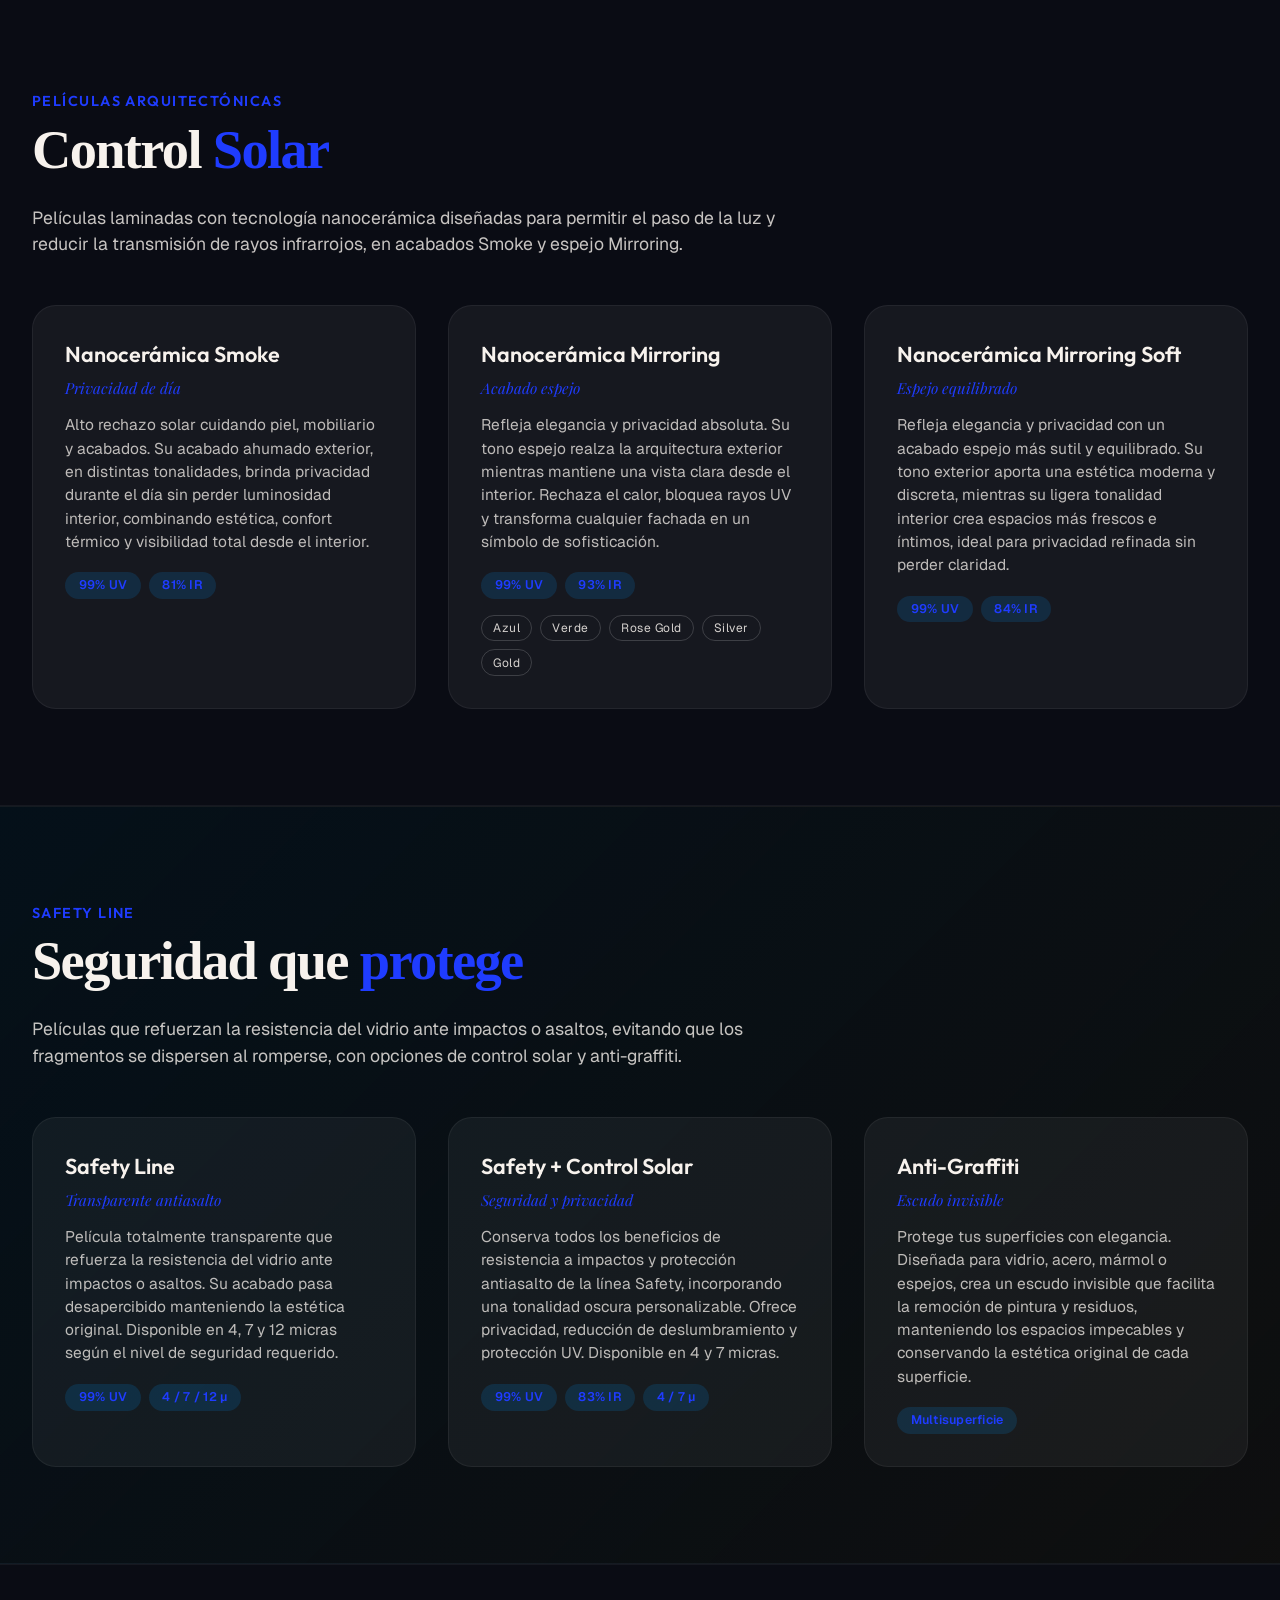
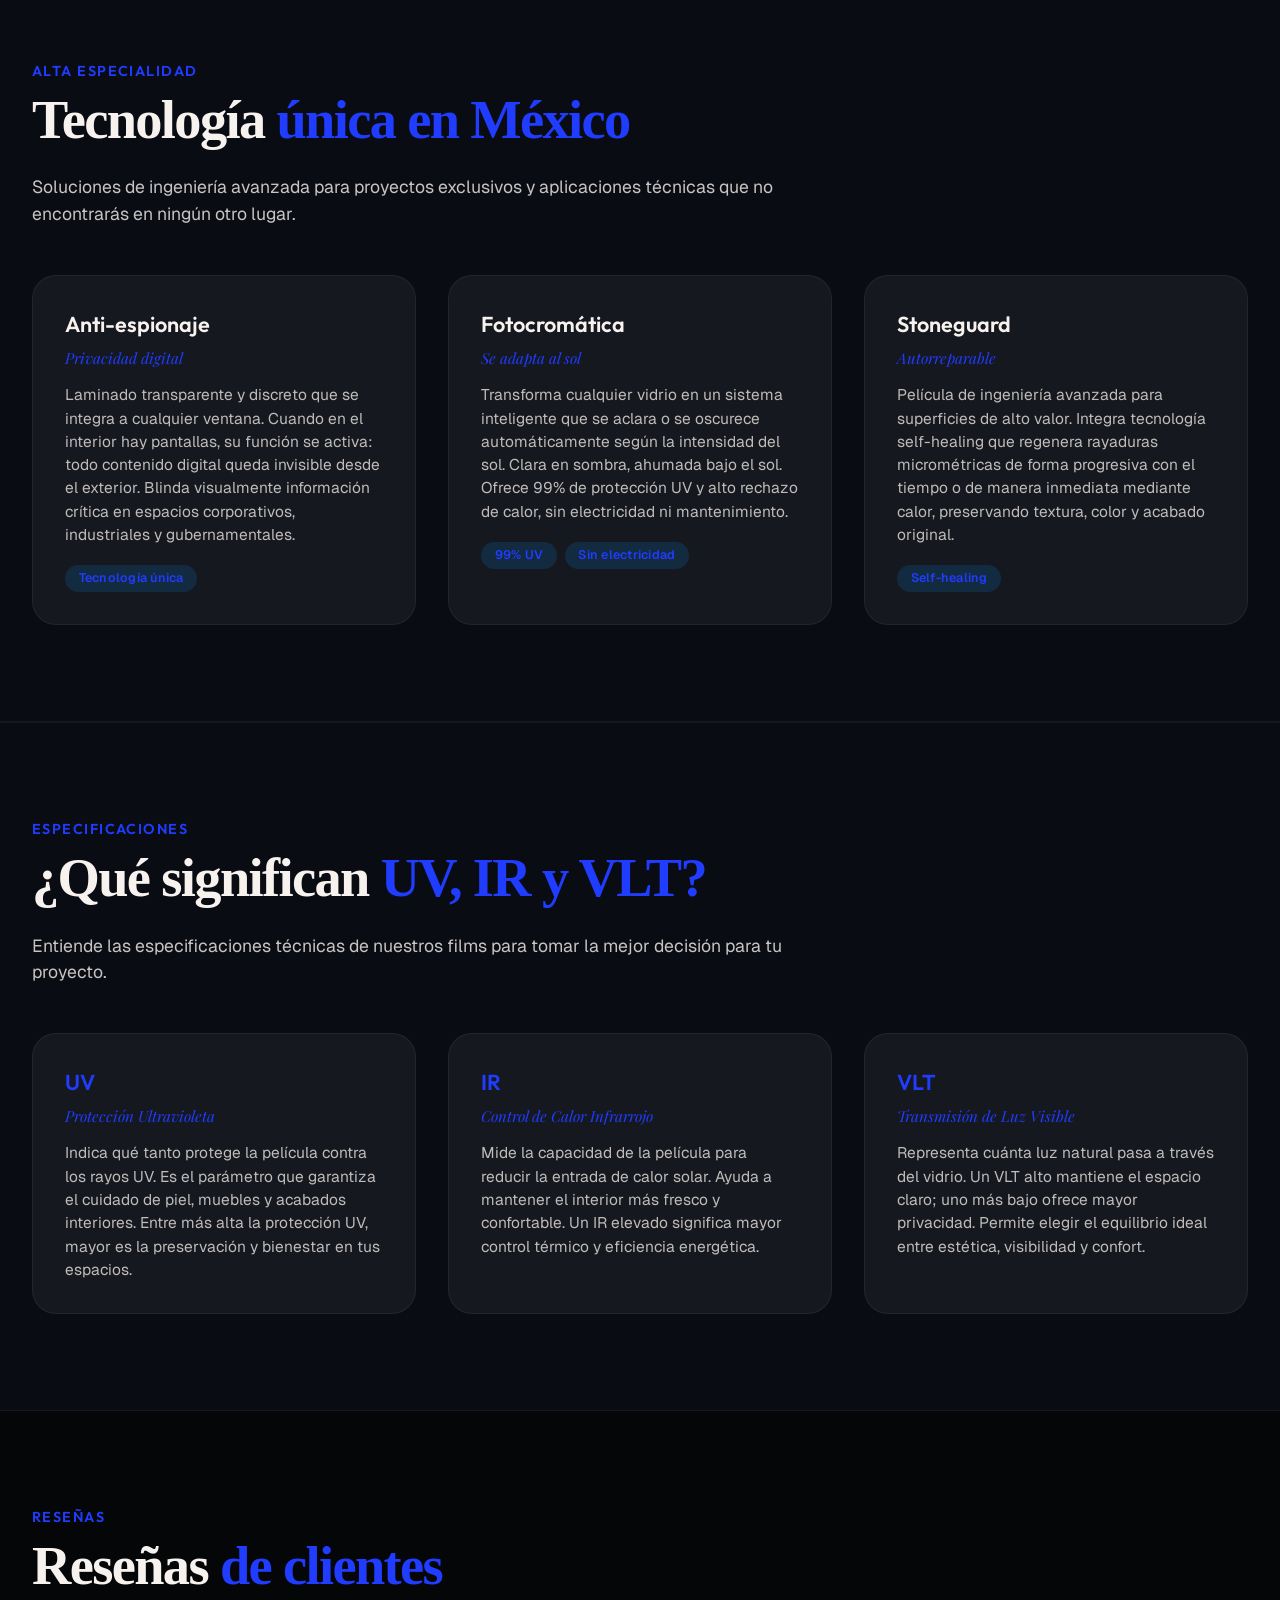
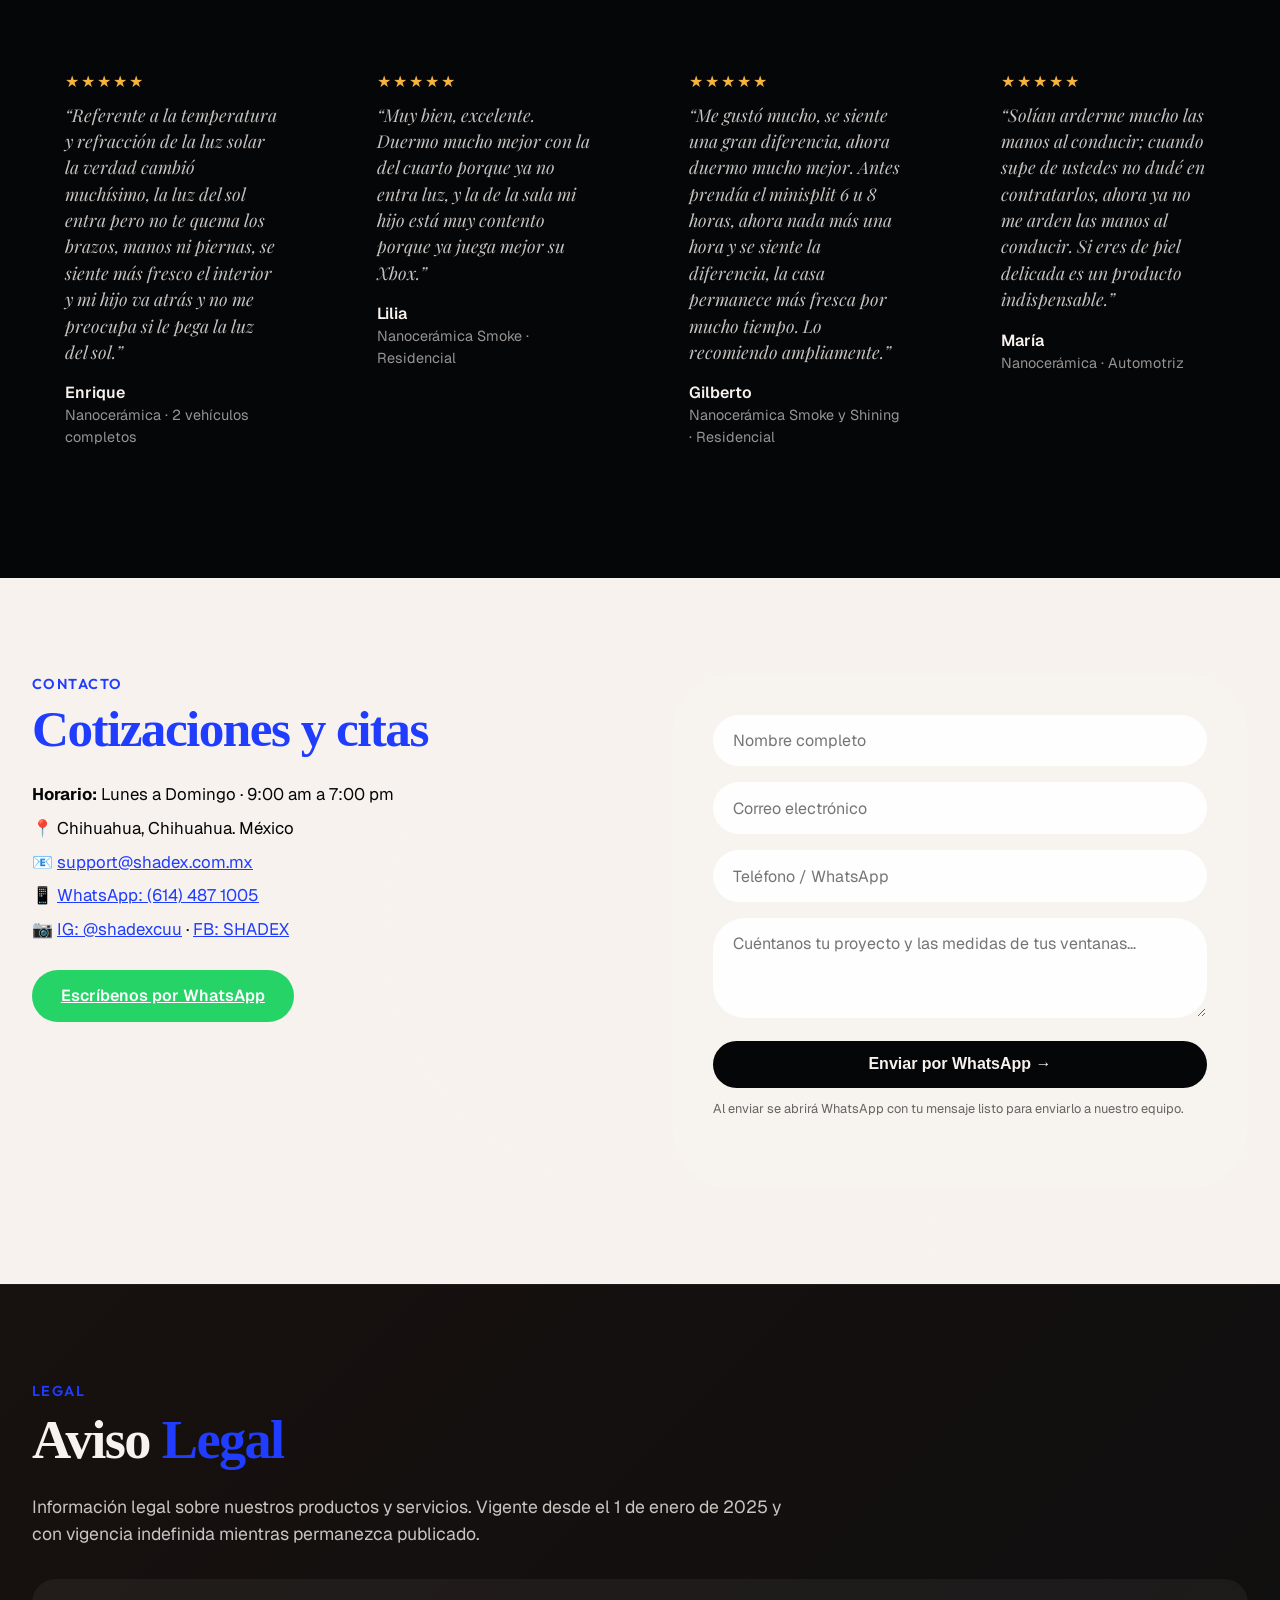
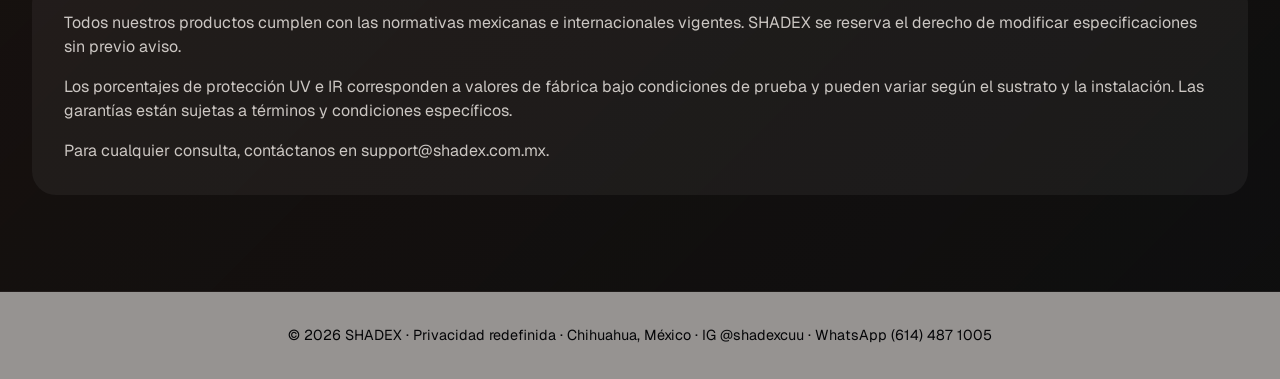
==== commit e59965b9: "Fase 1: nueva identidad — intro QUOD TANGO MUTO, azul Klein, menú cinematográfico y videos reales - " ====
--- a/ShadexWebPage/index.html
+++ b/ShadexWebPage/index.html
@@ -34,13 +34,17 @@
     /* ===== CSS VARIABLES ===== */
     :root {
       --color-black: #f7f2ed;
-      --color-white: #0a0a0a;
-      --color-accent: #0099ff;
-      --color-accent-hover: #0077cc;
-      --color-grey: #a0a0a0;
-      --color-border: #2a2a2a;
-      --color-background: #0a0a0a;
-      --color-background-alt: #111111;
+      --color-white: #050608;
+      /* Azul Klein — firma de marca (El Azul de lo Imposible) */
+      --klein: #1f3cff;
+      --klein-deep: #0a1a8c;
+      --klein-glow: #4f6bff;
+      --color-accent: #1f3cff;
+      --color-accent-hover: #4f6bff;
+      --color-grey: #9aa0ad;
+      --color-border: #1c2030;
+      --color-background: #050608;
+      --color-background-alt: #0a0c14;
       --color-dark: #f7f2ed;
       --font-heading: 'Libre Caslon Condensed', serif;
       --font-body: 'Geist', sans-serif;
@@ -63,10 +67,11 @@
     }
     html {
       scroll-behavior: smooth;
+      background: var(--color-background);
     }
     body {
       font-family: var(--font-body);
-      background: var(--color-background);
+      background: transparent;
       color: var(--color-black);
       line-height: 1.5;
     }
@@ -97,6 +102,20 @@
     }
     .font-geist {
       font-family: 'Geist', sans-serif;
+    }
+
+    /* ===== ATMÓSFERA REACTIVA (fondo cinematográfico) ===== */
+    .atmosphere {
+      position: fixed;
+      inset: 0;
+      z-index: -1;
+      pointer-events: none;
+      background:
+        radial-gradient(60vmax 60vmax at var(--atmo-x, 50%) var(--atmo-y, 12%),
+          var(--atmo-color, rgba(31,60,255,0.16)) 0%, transparent 60%),
+        var(--color-background);
+      transition: background-color 1.2s ease, opacity 1.2s ease;
+      opacity: 1;
     }
 
     /* ===== HEADER (NAV) ===== */
@@ -109,10 +128,17 @@
       display: flex;
       justify-content: space-between;
       align-items: center;
-      background: rgba(247, 242, 237, 0.85);
-      backdrop-filter: blur(12px);
+      background: linear-gradient(to bottom, rgba(5,6,8,0.65), rgba(5,6,8,0));
+      backdrop-filter: blur(2px);
       z-index: 1000;
-      border-bottom: 1px solid rgba(16, 16, 16, 0.05);
+      border-bottom: 1px solid transparent;
+      transition: background 0.4s ease, border-color 0.4s ease, padding 0.4s ease;
+    }
+    header.scrolled {
+      background: rgba(7, 8, 14, 0.82);
+      backdrop-filter: blur(14px);
+      border-bottom: 1px solid var(--color-border);
+      padding: 0.85rem 2rem;
     }
     .logo {
       font-family: 'Libre Caslon Condensed', serif;
@@ -193,57 +219,85 @@
     }
 
     /* ===== SPLASH SCREEN ===== */
+    /* ===== INTRO CINEMATOGRÁFICA ===== */
     .splash-screen {
       position: fixed;
-      top: 0;
-      left: 0;
-      width: 100%;
-      height: 100%;
-      background: var(--color-background);
+      inset: 0;
+      background:
+        radial-gradient(circle at 50% 42%, #11142a 0%, #050608 60%);
       display: flex;
       justify-content: center;
       align-items: center;
       z-index: 9999;
-      transition: opacity 0.5s ease, visibility 0.5s ease;
+      transition: opacity 1s ease, visibility 1s ease;
+      overflow: hidden;
+    }
+    .splash-screen::after {
+      /* destello azul Klein que respira detrás del logo */
+      content: '';
+      position: absolute;
+      width: 70vmin;
+      height: 70vmin;
+      border-radius: 50%;
+      background: radial-gradient(circle, rgba(31,60,255,0.25) 0%, rgba(31,60,255,0) 70%);
+      filter: blur(10px);
+      animation: kleinPulse 4s ease-in-out infinite;
     }
     .splash-screen.hidden {
       opacity: 0;
       visibility: hidden;
     }
     .splash-content {
+      position: relative;
+      z-index: 1;
       text-align: center;
-      animation: fadeInUp 1s ease;
-    }
-    .splash-logo {
-      font-family: var(--font-heading);
-      font-size: 3rem;
-      color: var(--color-black);
-      margin-bottom: 1rem;
-    }
-    .splash-logo span {
-      color: var(--color-accent);
-    }
-    .splash-loader {
-      width: 40px;
-      height: 40px;
-      border: 3px solid var(--color-border);
-      border-top-color: var(--color-accent);
-      border-radius: 50%;
-      animation: spin 1s linear infinite;
+      padding: 0 1.5rem;
+    }
+    .intro-logo {
+      width: min(440px, 78vw);
       margin: 0 auto;
+      opacity: 0;
+      transform: scale(0.92);
+      filter: drop-shadow(0 0 40px rgba(31,60,255,0.25));
+      -webkit-mask-image: radial-gradient(ellipse 62% 58% at 50% 46%, #000 55%, transparent 100%);
+              mask-image: radial-gradient(ellipse 62% 58% at 50% 46%, #000 55%, transparent 100%);
+      animation: introLogoIn 2s cubic-bezier(.2,.7,.2,1) 0.2s forwards;
+    }
+    .intro-motto {
+      font-family: var(--font-ui);
+      font-weight: 300;
+      letter-spacing: 0.5em;
+      text-indent: 0.5em;
+      font-size: clamp(0.8rem, 2.4vw, 1.25rem);
+      color: #cfd6ff;
+      margin-top: 1.6rem;
+      opacity: 0;
+      transform: translateY(12px);
+      animation: introMottoIn 1.6s ease 1.4s forwards;
+    }
+    @keyframes introLogoIn {
+      0%   { opacity: 0; transform: scale(0.92); }
+      55%  { opacity: 1; transform: scale(1); }
+      100% { opacity: 1; transform: scale(1); }
+    }
+    @keyframes introMottoIn {
+      from { opacity: 0; transform: translateY(12px); letter-spacing: 0.2em; }
+      to   { opacity: 0.92; transform: translateY(0); letter-spacing: 0.5em; }
+    }
+    @keyframes kleinPulse {
+      0%, 100% { transform: scale(0.9); opacity: 0.6; }
+      50%      { transform: scale(1.08); opacity: 1; }
     }
     @keyframes spin {
       to { transform: rotate(360deg); }
     }
     @keyframes fadeInUp {
-      from {
-        opacity: 0;
-        transform: translateY(20px);
-      }
-      to {
-        opacity: 1;
-        transform: translateY(0);
-      }
+      from { opacity: 0; transform: translateY(20px); }
+      to   { opacity: 1; transform: translateY(0); }
+    }
+    @media (prefers-reduced-motion: reduce) {
+      .intro-logo, .intro-motto { animation-duration: 0.4s; animation-delay: 0s; }
+      .splash-screen::after { animation: none; }
     }
 
     /* ===== HERO ===== */
@@ -265,7 +319,18 @@
       height: 100%;
       object-fit: cover;
       z-index: 0;
-      opacity: 0.2;
+      opacity: 0.32;
+      filter: saturate(0.85) contrast(1.05);
+    }
+    .hero::after {
+      content: '';
+      position: absolute;
+      inset: 0;
+      z-index: 0;
+      pointer-events: none;
+      background:
+        radial-gradient(120% 90% at 50% 50%, rgba(5,6,8,0) 30%, rgba(5,6,8,0.7) 100%),
+        linear-gradient(to bottom, rgba(5,6,8,0.55) 0%, rgba(5,6,8,0.15) 35%, rgba(5,6,8,0.85) 100%);
     }
     .hero-content {
       position: relative;
@@ -274,13 +339,22 @@
     }
     .hero-content h1 {
       font-family: 'Libre Caslon Condensed', serif;
-      font-size: clamp(3.2rem, 12vw, 6.5rem);
-      line-height: 0.9;
-      letter-spacing: -0.03em;
+      font-size: clamp(2.6rem, 7.5vw, 5.2rem);
+      line-height: 1.02;
+      letter-spacing: -0.02em;
       margin-bottom: 0.5rem;
     }
     .hero-content h1 span {
       color: var(--color-accent);
+      font-style: italic;
+    }
+    .hero-motto {
+      font-family: var(--font-ui);
+      font-weight: 400;
+      letter-spacing: 0.22em;
+      text-transform: uppercase;
+      font-size: clamp(0.62rem, 1.5vw, 0.8rem);
+      color: var(--klein-glow);
     }
     .hero-sub {
       font-size: clamp(1.2rem, 3vw, 2rem);
@@ -1065,11 +1139,14 @@
 </head>
 <body>
 
+<!-- ===== ATMÓSFERA REACTIVA ===== -->
+<div class="atmosphere" id="atmosphere"></div>
+
 <!-- ===== SPLASH SCREEN ===== -->
 <div class="splash-screen" id="splashScreen">
   <div class="splash-content">
-    <div class="splash-logo">SHA<span>DEX</span></div>
-    <div class="splash-loader"></div>
+    <img class="intro-logo" src="shadexLOGO.jpg" alt="SHADEX" width="440" height="300">
+    <div class="intro-motto">QUOD TANGO MUTO</div>
   </div>
 </div>
 
@@ -1080,14 +1157,14 @@
     <span></span><span></span><span></span>
   </button>
   <ul class="nav-links">
-    <li><a href="#garantia" data-es="Garantía" data-en="Warranty">Garantía</a></li>
-    <li><a href="#automotriz" data-es="Automotriz" data-en="Automotive">Automotriz</a></li>
-    <li><a href="#smartfilm" data-es="SmartFilm" data-en="SmartFilm">SmartFilm</a></li>
-    <li><a href="#arquitectonicas" data-es="Arquitectónicas" data-en="Architectural">Arquitectónicas</a></li>
-    <li><a href="#safety" data-es="Safety" data-en="Safety">Safety</a></li>
-    <li><a href="#alta-especialidad" data-es="Alta Especialidad" data-en="Premium">Alta Especialidad</a></li>
-    <li><a href="#resenas" data-es="Reseñas" data-en="Reviews">Reseñas</a></li>
-    <li><a href="#contacto" class="nav-cta" data-es="Contacto" data-en="Contact">Contacto</a></li>
+    <li><a href="#garantia" data-atmo="rgba(31,60,255,0.20)" data-es="Garantía" data-en="Warranty">Garantía</a></li>
+    <li><a href="#automotriz" data-atmo="rgba(140,150,170,0.18)" data-es="Automotriz" data-en="Automotive">Automotriz</a></li>
+    <li><a href="#smartfilm" data-atmo="rgba(0,180,255,0.18)" data-es="SmartFilm" data-en="SmartFilm">SmartFilm</a></li>
+    <li><a href="#arquitectonicas" data-atmo="rgba(80,120,255,0.20)" data-es="Arquitectónicas" data-en="Architectural">Arquitectónicas</a></li>
+    <li><a href="#safety" data-atmo="rgba(0,210,180,0.16)" data-es="Safety" data-en="Safety">Safety</a></li>
+    <li><a href="#alta-especialidad" data-atmo="rgba(150,90,255,0.18)" data-es="Alta Especialidad" data-en="Premium">Alta Especialidad</a></li>
+    <li><a href="#resenas" data-atmo="rgba(255,170,60,0.14)" data-es="Reseñas" data-en="Reviews">Reseñas</a></li>
+    <li><a href="#contacto" class="nav-cta" data-atmo="rgba(31,60,255,0.22)" data-es="Contacto" data-en="Contact">Contacto</a></li>
     <li><button class="lang-toggle" onclick="toggleLanguage()">ES</button></li>
   </ul>
 </header>
@@ -1114,11 +1191,10 @@
   </div>
 
   <div class="hero-content">
-    <div class="section-label" style="margin-bottom:1rem;" data-es="Conoce" data-en="Discover">Conoce</div>
-    <h1>SHA<span>DEX</span></h1>
-    <div class="hero-sub" data-es="Privacidad redefinida" data-en="Privacy redefined">Privacidad redefinida</div>
-    <p class="hero-desc" data-es="Cambiar la forma en que ves el mundo empieza por transformar tus vistas. La diferencia está en lo que eliges ver." data-en="Changing the way you see the world starts by transforming your views. The difference is in what you choose to see.">Cambiar la forma en que ves el mundo empieza por transformar tus vistas. La diferencia está en lo que eliges ver.</p>
-    <a href="#contacto" class="hero-cta" data-es="Cotiza tu espacio" data-en="Get a quote">Cotiza tu espacio</a>
+    <div class="section-label hero-motto" style="margin-bottom:1.4rem;" data-es="Quod Tango Muto · Todo lo que tocamos, lo transformamos" data-en="Quod Tango Muto · Everything we touch, we transform">Quod Tango Muto · Todo lo que tocamos, lo transformamos</div>
+    <h1 data-es="Transformamos vidrio en <span>tecnología</span>." data-en="We turn glass into <span>technology</span>.">Transformamos vidrio en <span>tecnología</span>.</h1>
+    <p class="hero-desc" data-es="Películas arquitectónicas, automotrices y SmartFilm de alto rendimiento para privacidad, confort térmico, seguridad y control solar." data-en="High-performance architectural, automotive and SmartFilm solutions for privacy, thermal comfort, security and solar control.">Películas arquitectónicas, automotrices y SmartFilm de alto rendimiento para privacidad, confort térmico, seguridad y control solar.</p>
+    <a href="#contacto" class="hero-cta" data-es="Inicia una transformación" data-en="Start a transformation">Inicia una transformación</a>
   </div>
   <a href="#estadisticas" class="scroll-to-explore">
     <span data-es="Explorar" data-en="Explore">Explorar</span>
@@ -1575,7 +1651,7 @@
       document.querySelectorAll('[data-es]').forEach(el => {
         const text = el.getAttribute(`data-${currentLang}`);
         if (text) {
-          el.textContent = text;
+          el.innerHTML = text;
         }
       });
       
@@ -1602,40 +1678,25 @@
 <!-- ===== RANDOM VIDEO SELECTION ===== -->
 <script>
   (function() {
-    // Array de videos disponibles en ShadeX-all-assets
+    // Videos reales del cliente (uso aleatorio por ahora)
+    const VIDEO_DIR = 'shadex videos reales/';
     const videos = [
-      'ShadeX (1).mp4',
-      'ShadeX (2).mp4',
-      'ShadeX (3).mp4',
-      'ShadeX (4).mp4',
-      'ShadeX (5).mp4',
-      'ShadeX (6).mp4',
-      'ShadeX (7).mp4',
-      'ShadeX (8).mp4',
-      'ShadeX (9).mp4',
-      'ShadeX (10).mp4',
-      'ShadeX (11).mp4',
-      'ShadeX (12).mp4',
-      'ShadeX (13).mp4',
-      'ShadeX (14).mp4',
-      'ShadeX (15).mp4',
-      'ShadeX (16).mp4',
-      'ShadeX (17).mp4',
-      'ShadeX (18).mp4',
-      'ShadeX (19).mp4',
-      'ShadeX (20).mp4',
-      'ShadeX (21).mp4',
-      'ShadeX (22).mp4',
-      'ShadeX (23).mp4',
-      'ShadeX (24).mp4',
-      'ShadeX (25).mp4',
-      'ShadeX (26).mp4',
-      'ShadeX (27).mp4',
-      'ShadeX (28).mp4',
-      'ShadeX (29).mp4',
-      'ShadeX (30).mp4',
-      'ShadeX (31).mp4',
-      'ShadeX (32).mp4'
+      'VID-20260522-WA0022.mp4',
+      'VID-20260522-WA0023.mp4',
+      'VID-20260522-WA0024.mp4',
+      'VID-20260529-WA0080.mp4',
+      'VID-20260529-WA0087.mp4',
+      'VID-20260529-WA0088.mp4',
+      'VID-20260529-WA0089.mp4',
+      'VID-20260529-WA0090.mp4',
+      'VID-20260529-WA0091.mp4',
+      'VID-20260529-WA0092.mp4',
+      'VID-20260529-WA0093.mp4',
+      'VID-20260529-WA0094.mp4',
+      'VID-20260529-WA0095.mp4',
+      'VID-20260529-WA0096.mp4',
+      'VID-20260529-WA0097.mp4',
+      'VID-20260604-WA0021.mp4'
     ];
 
     // Función para obtener videos aleatorios únicos
@@ -1648,7 +1709,7 @@
     const heroVideo = document.getElementById('heroVideo');
     if (heroVideo) {
       const randomVideo = getRandomVideos(1)[0];
-      heroVideo.src = `ShadeX-all-assets/${randomVideo}`;
+      heroVideo.src = VIDEO_DIR + randomVideo;
     }
 
     // Portfolio: cargar cada video sólo cuando entra en pantalla (lazy)
@@ -1670,7 +1731,7 @@
     for (let i = 1; i <= 4; i++) {
       const portfolioVideo = document.getElementById(`portfolioVideo${i}`);
       if (portfolioVideo) {
-        portfolioVideo.dataset.src = `ShadeX-all-assets/${portfolioVideos[i - 1]}`;
+        portfolioVideo.dataset.src = VIDEO_DIR + portfolioVideos[i - 1];
         lazyVideoObserver.observe(portfolioVideo);
       }
     }
@@ -1680,12 +1741,48 @@
 <!-- ===== SCROLL ANIMATIONS (improved like AOS) ===== -->
 <script>
   (function() {
-    // Splash screen functionality
+    // Intro cinematográfica: logo SX → QUOD TANGO MUTO → revela el sitio
+    const splash = document.getElementById('splashScreen');
+    const reduceMotion = window.matchMedia('(prefers-reduced-motion: reduce)').matches;
+    const hideSplash = () => splash && splash.classList.add('hidden');
     window.addEventListener('load', function() {
-      setTimeout(function() {
-        document.getElementById('splashScreen').classList.add('hidden');
-      }, 1500);
+      setTimeout(hideSplash, reduceMotion ? 600 : 3200);
     });
+    // Permitir saltar la intro con clic/tecla
+    if (splash) {
+      splash.addEventListener('click', hideSplash);
+      window.addEventListener('keydown', hideSplash, { once: true });
+    }
+
+    // Header compacto al hacer scroll
+    const headerEl = document.querySelector('header');
+    if (headerEl) {
+      const onHeaderScroll = () => headerEl.classList.toggle('scrolled', window.scrollY > 40);
+      window.addEventListener('scroll', onHeaderScroll, { passive: true });
+      onHeaderScroll();
+    }
+
+    // Menú cinematográfico: la atmósfera del fondo reacciona al pasar el cursor
+    const atmosphere = document.getElementById('atmosphere');
+    if (atmosphere && !reduceMotion) {
+      const baseColor = 'rgba(31,60,255,0.16)';
+      document.querySelectorAll('.nav-links a[data-atmo]').forEach((link, i, all) => {
+        link.addEventListener('mouseenter', () => {
+          const x = 18 + (i / Math.max(all.length - 1, 1)) * 64;
+          atmosphere.style.setProperty('--atmo-color', link.getAttribute('data-atmo'));
+          atmosphere.style.setProperty('--atmo-x', x + '%');
+          atmosphere.style.setProperty('--atmo-y', '10%');
+        });
+      });
+      const navList = document.querySelector('.nav-links');
+      if (navList) {
+        navList.addEventListener('mouseleave', () => {
+          atmosphere.style.setProperty('--atmo-color', baseColor);
+          atmosphere.style.setProperty('--atmo-x', '50%');
+          atmosphere.style.setProperty('--atmo-y', '12%');
+        });
+      }
+    }
 
     // Improved scroll animations with better timing and staggering
     const elements = document.querySelectorAll('.service-card, .portfolio-item, .testimonial-card, .contact-grid > div, .stat-item, .spec-card, .process-step');
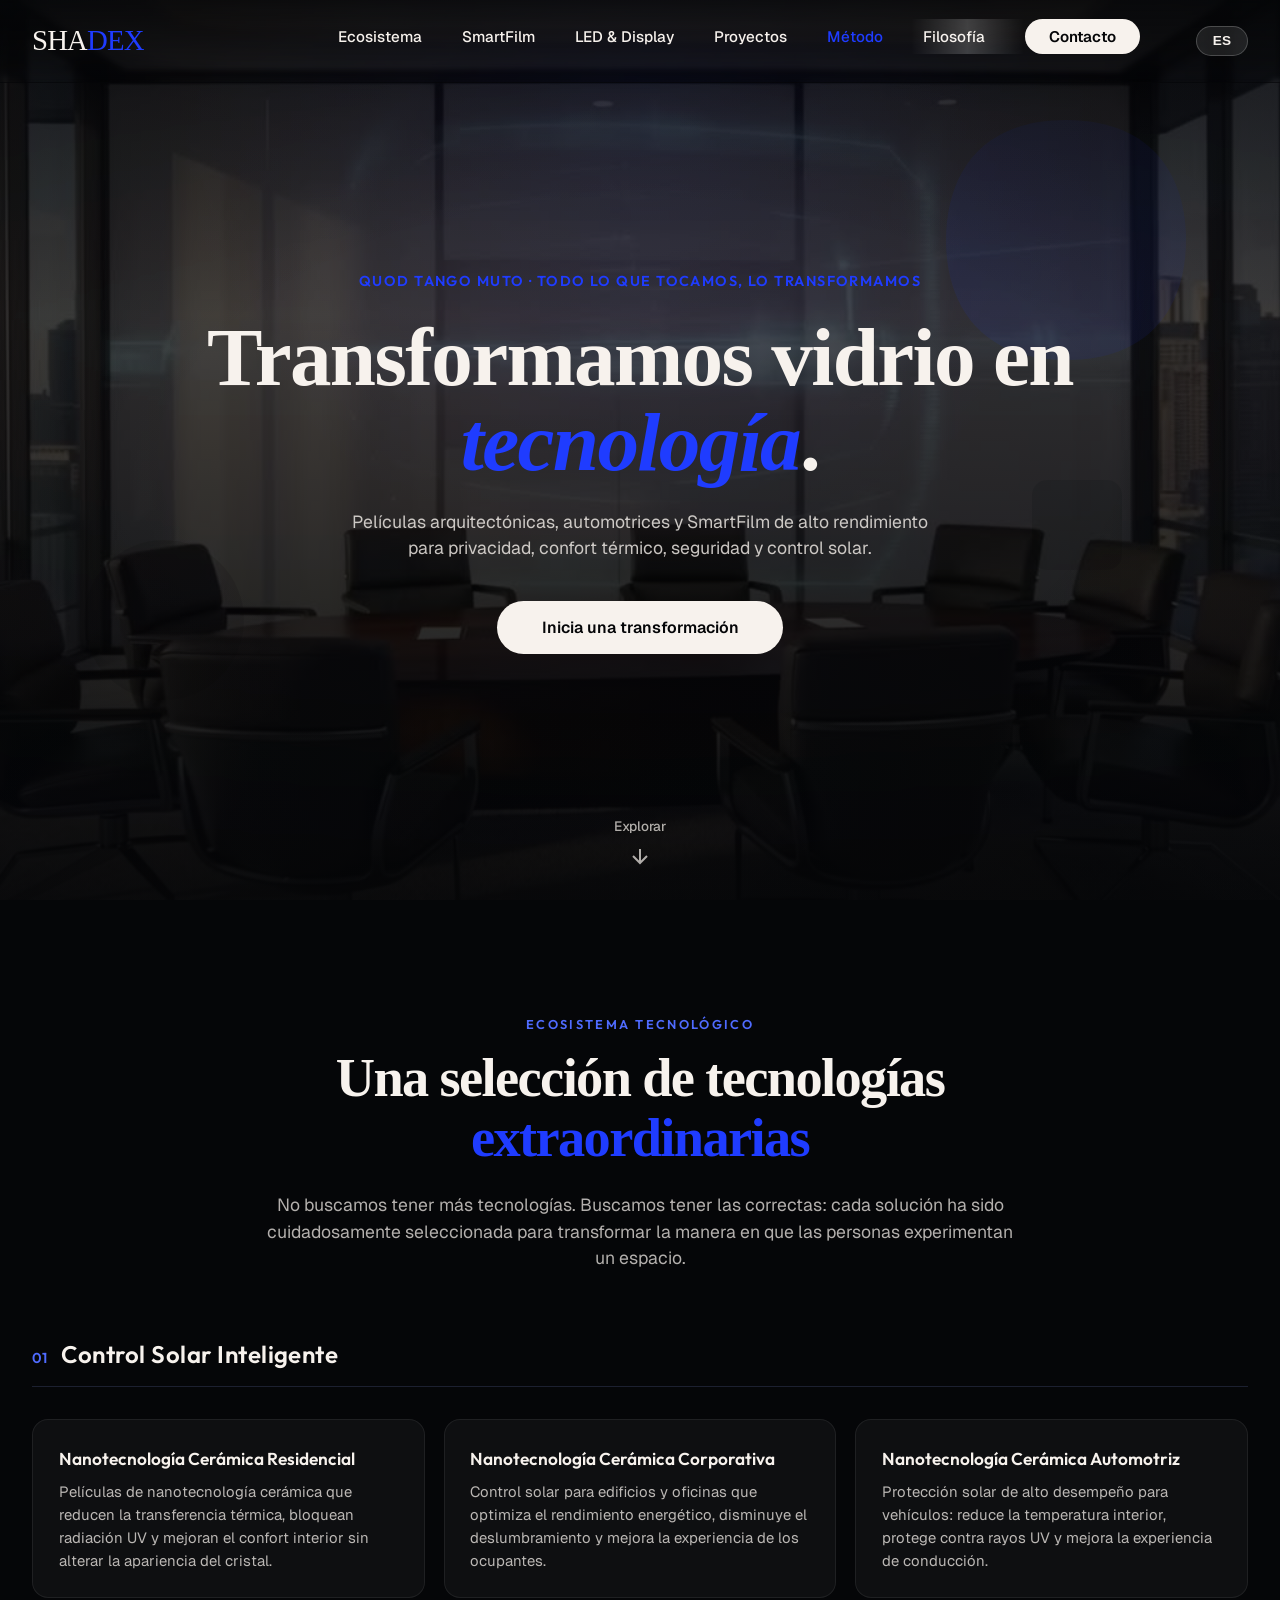
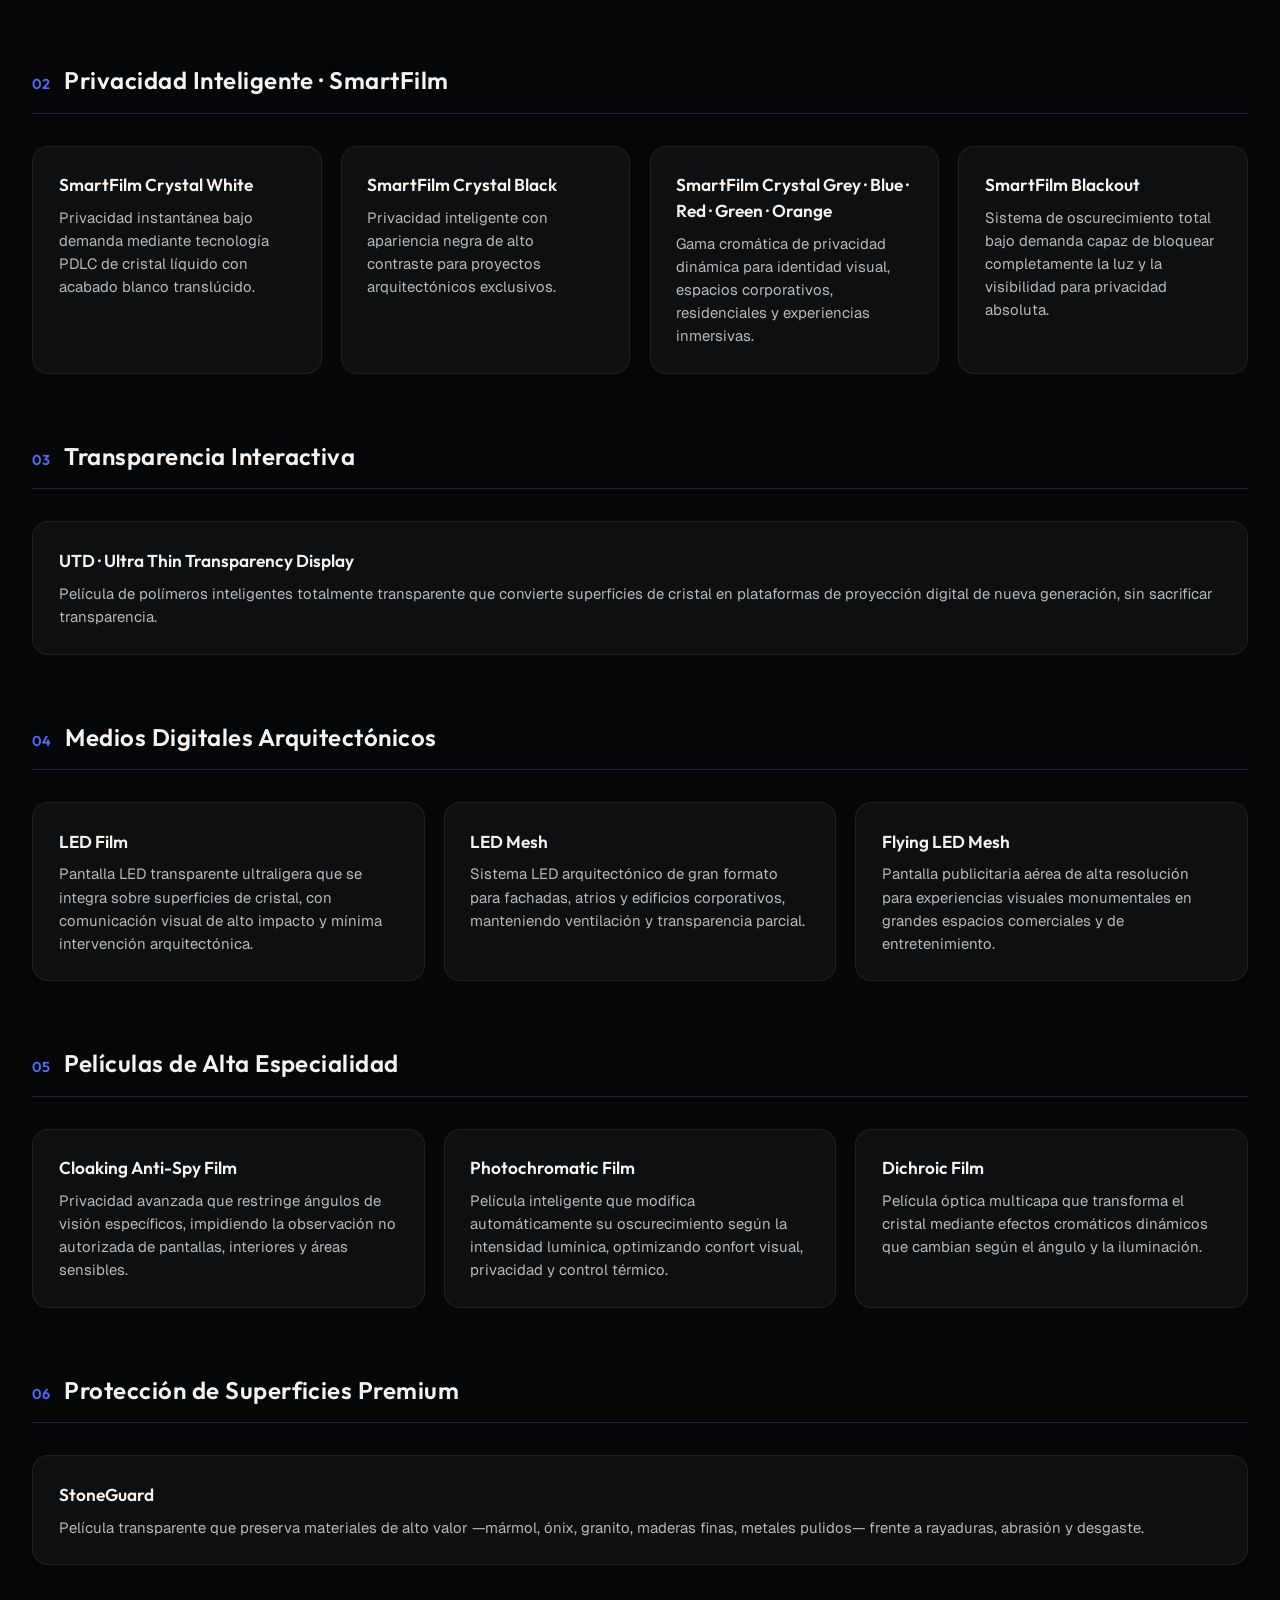
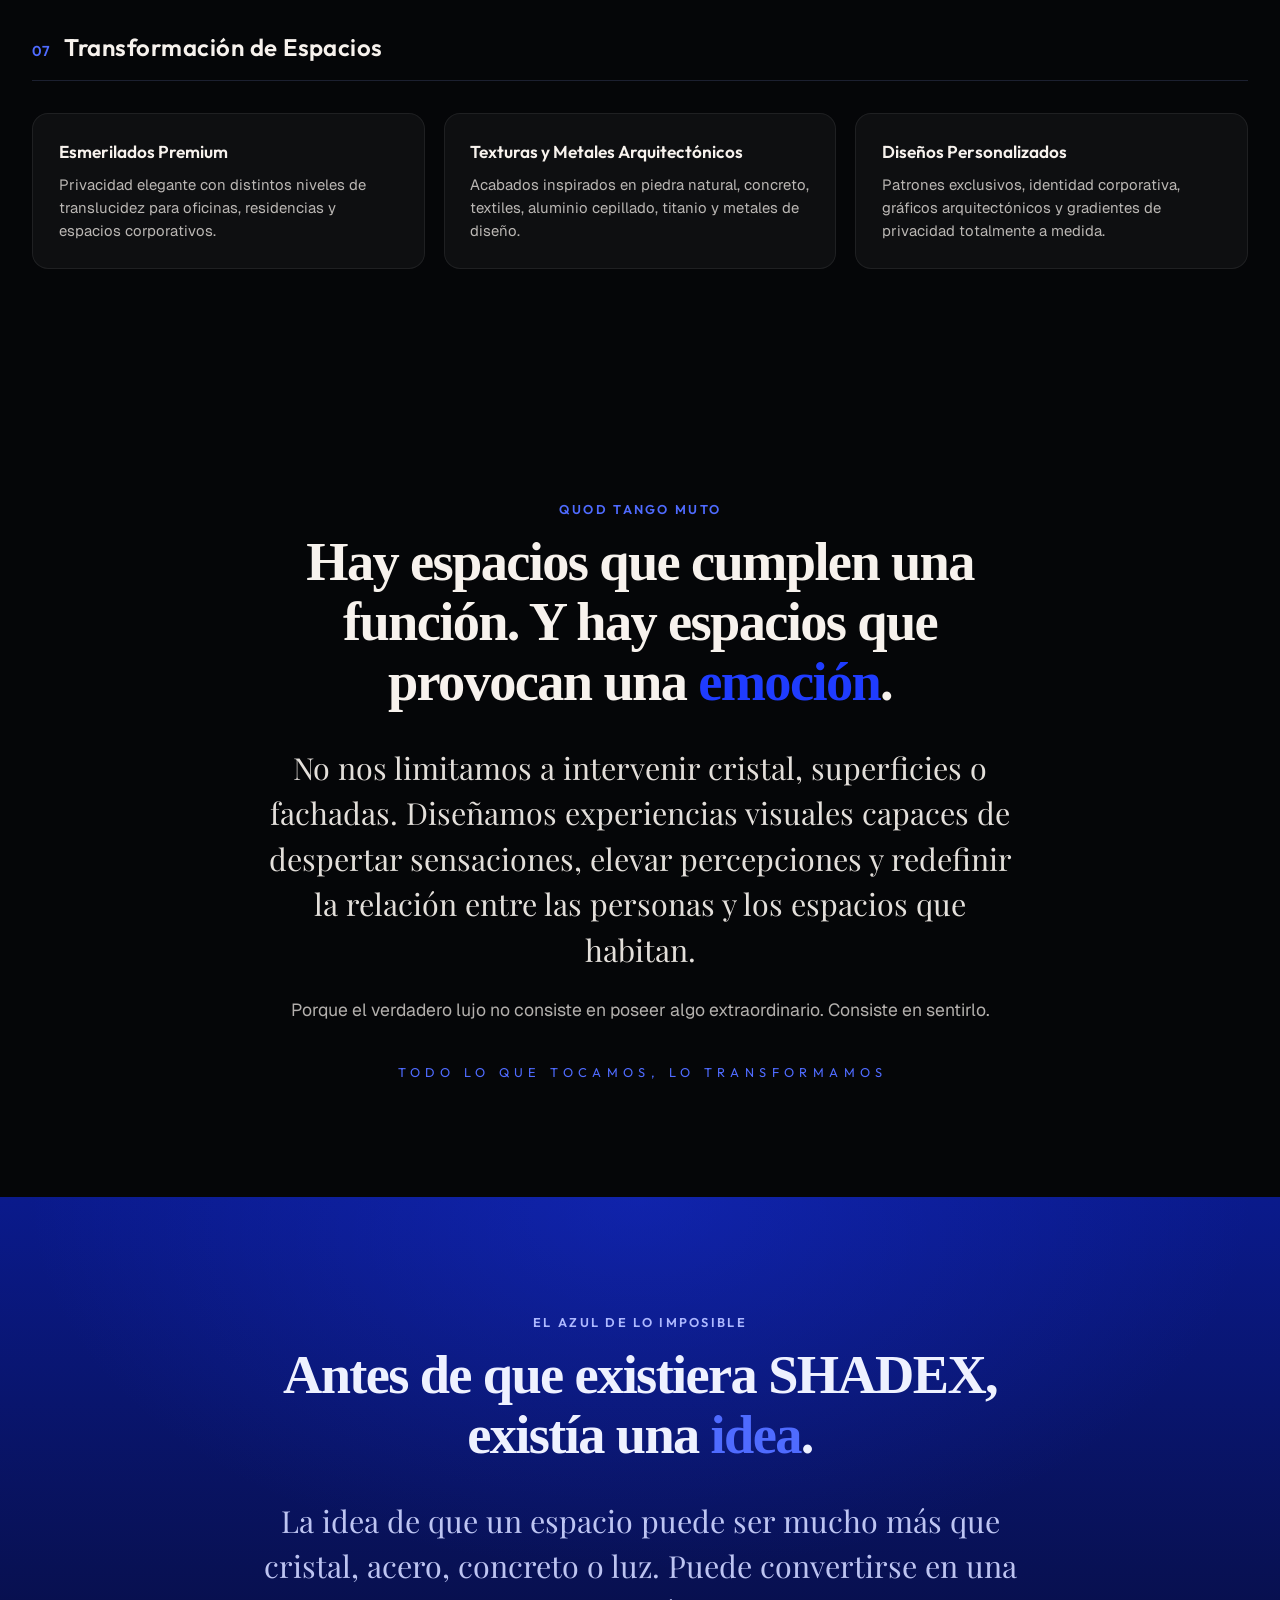
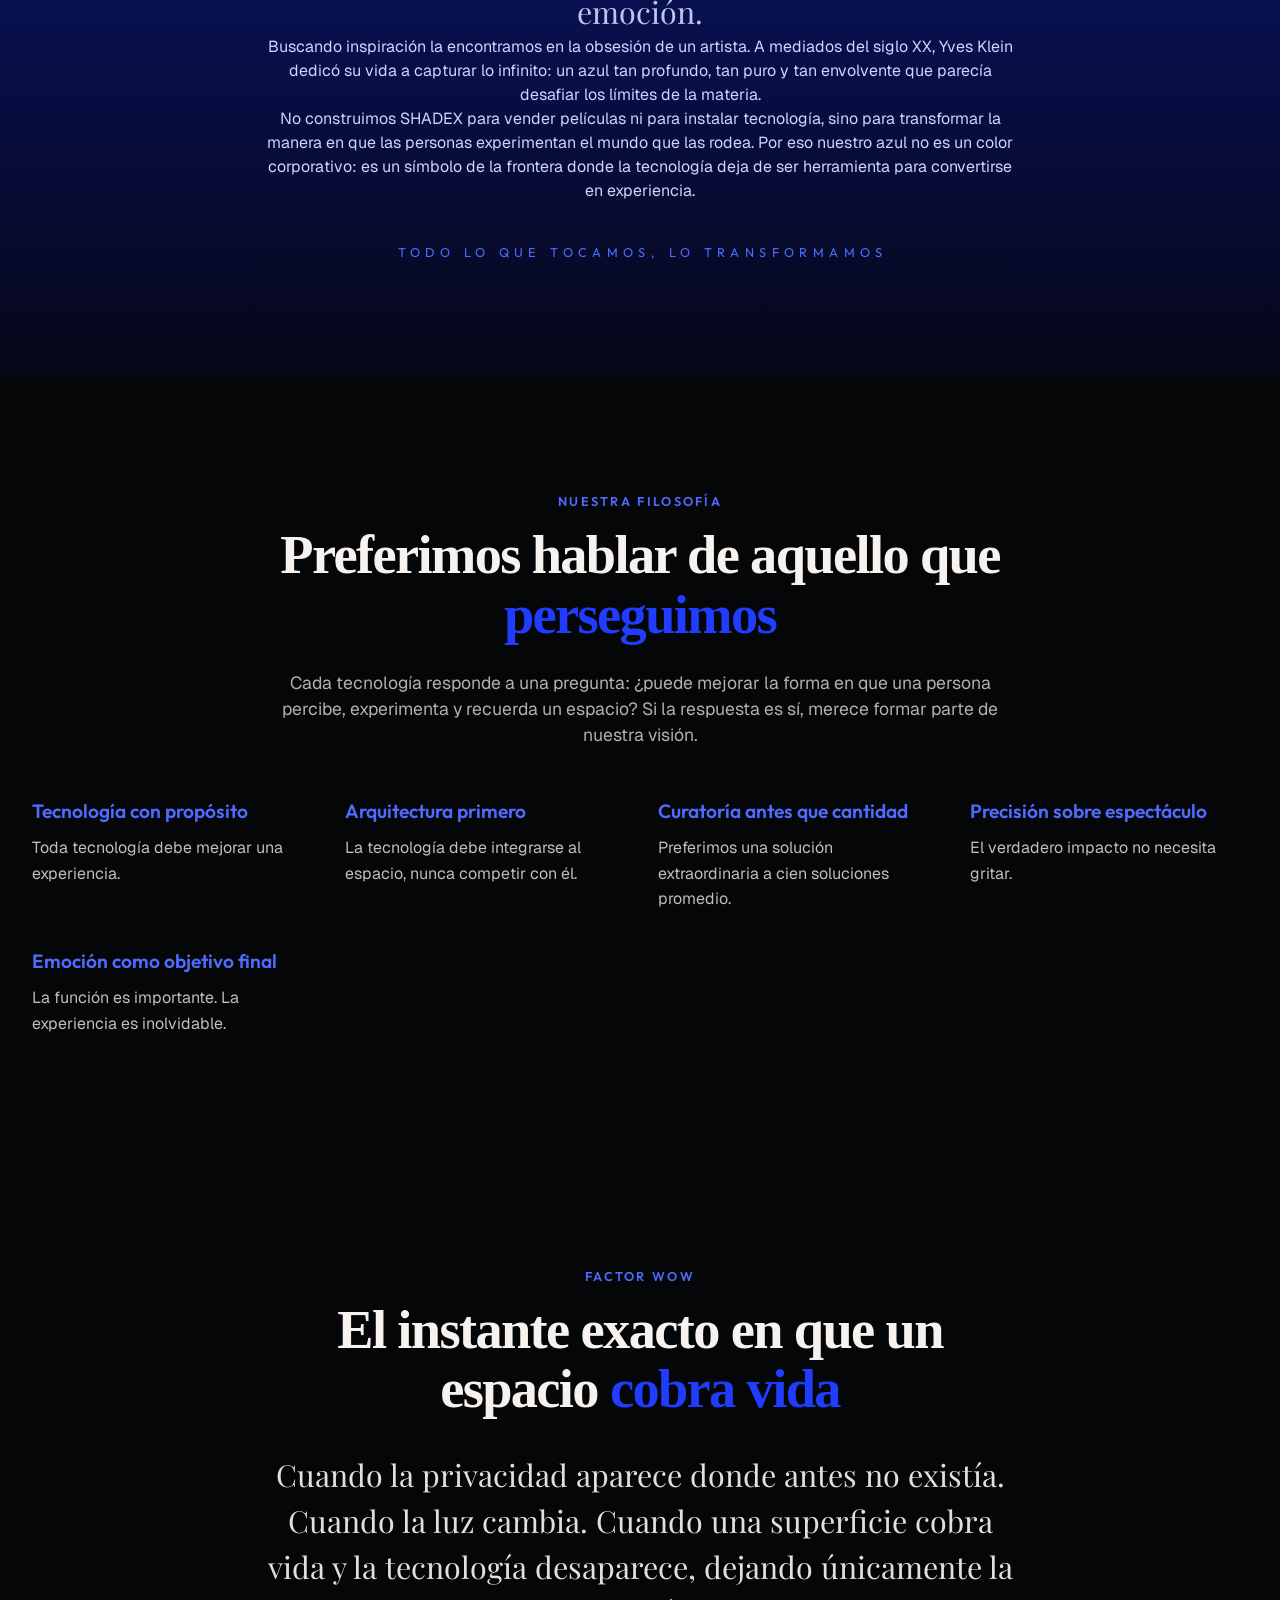
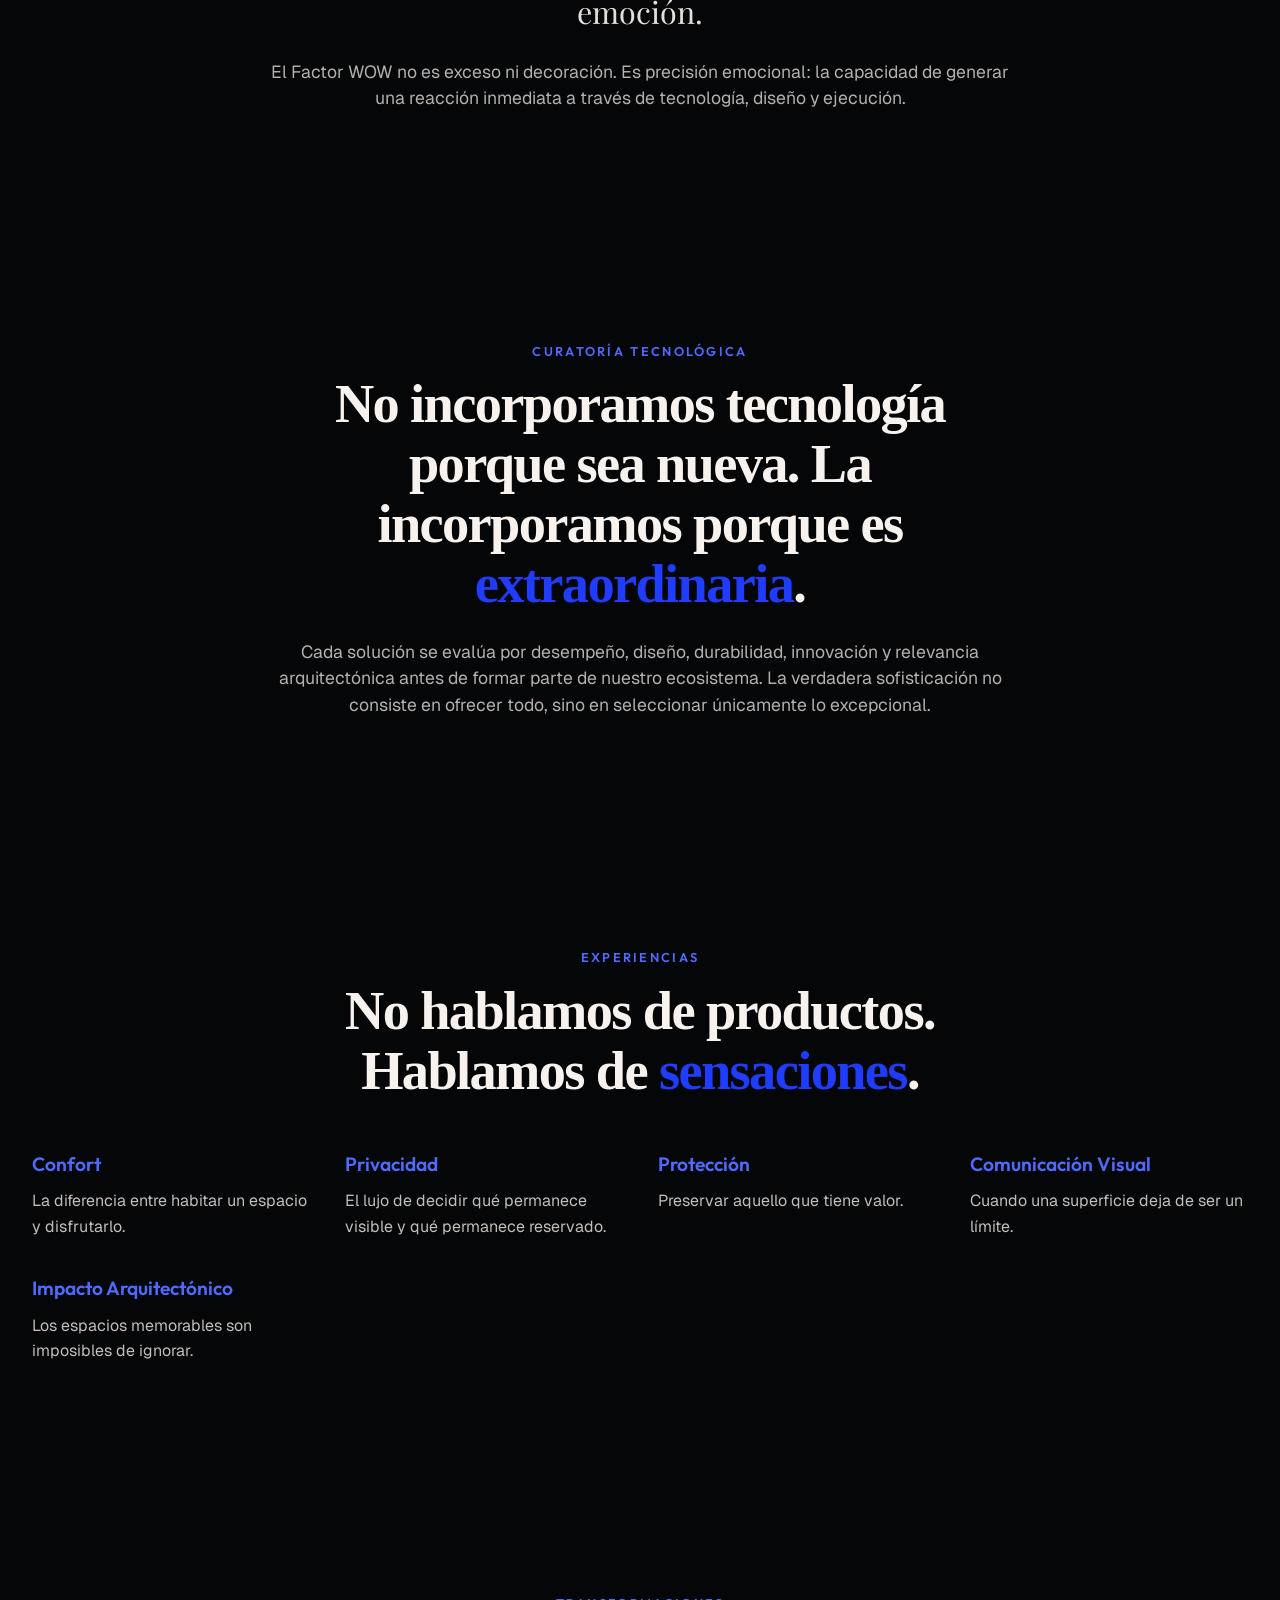
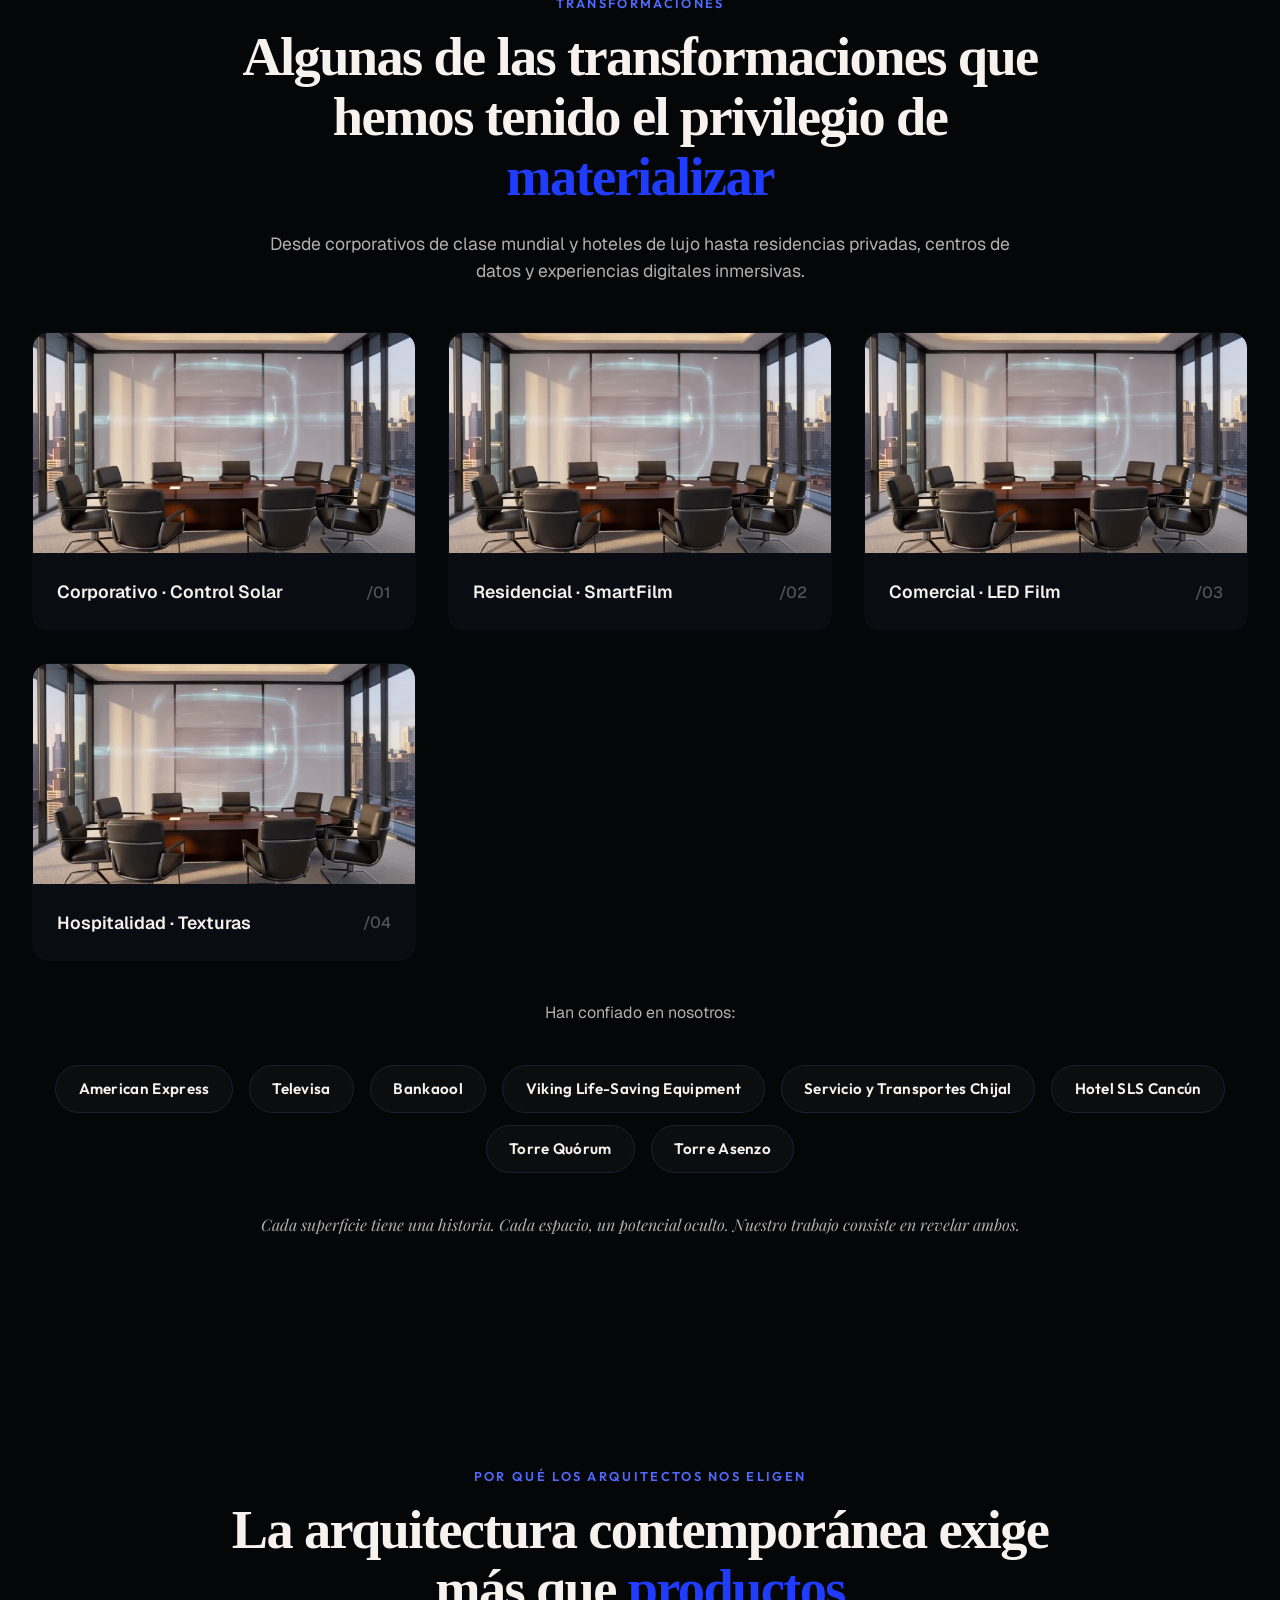
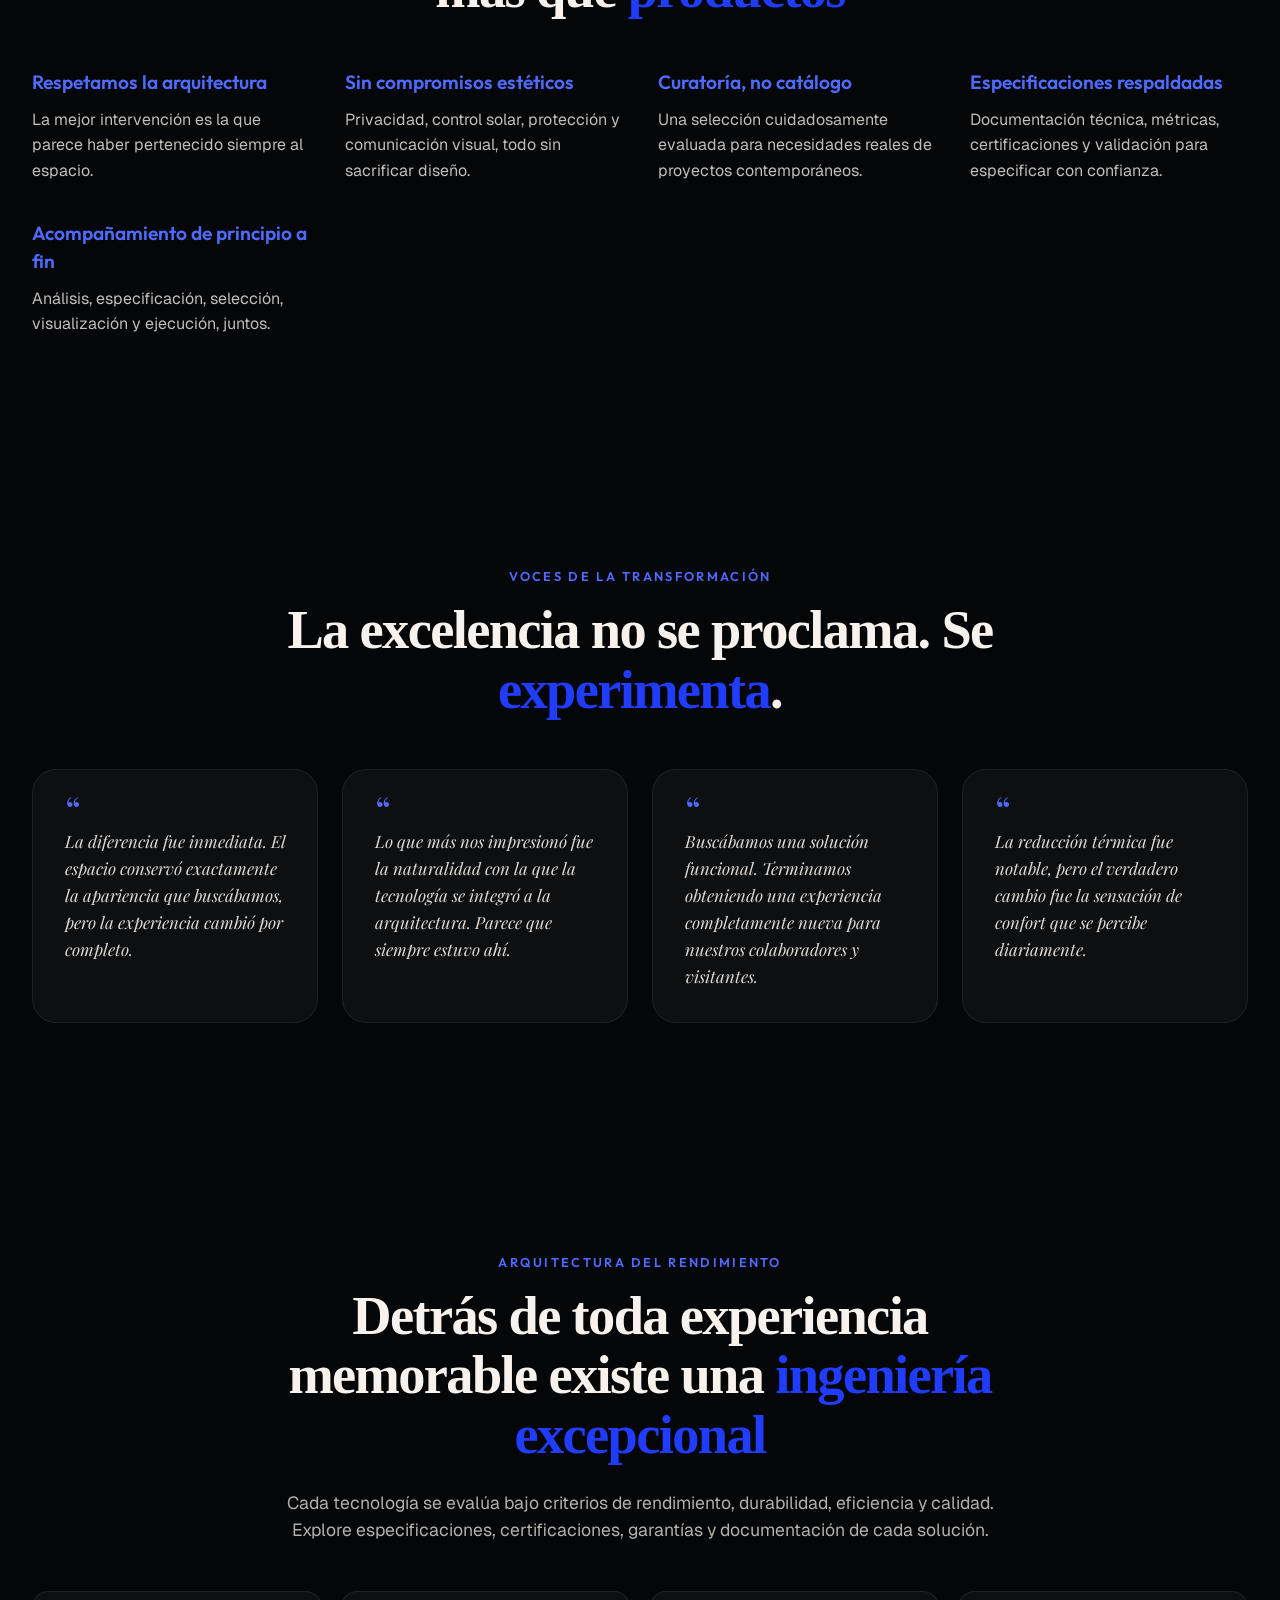
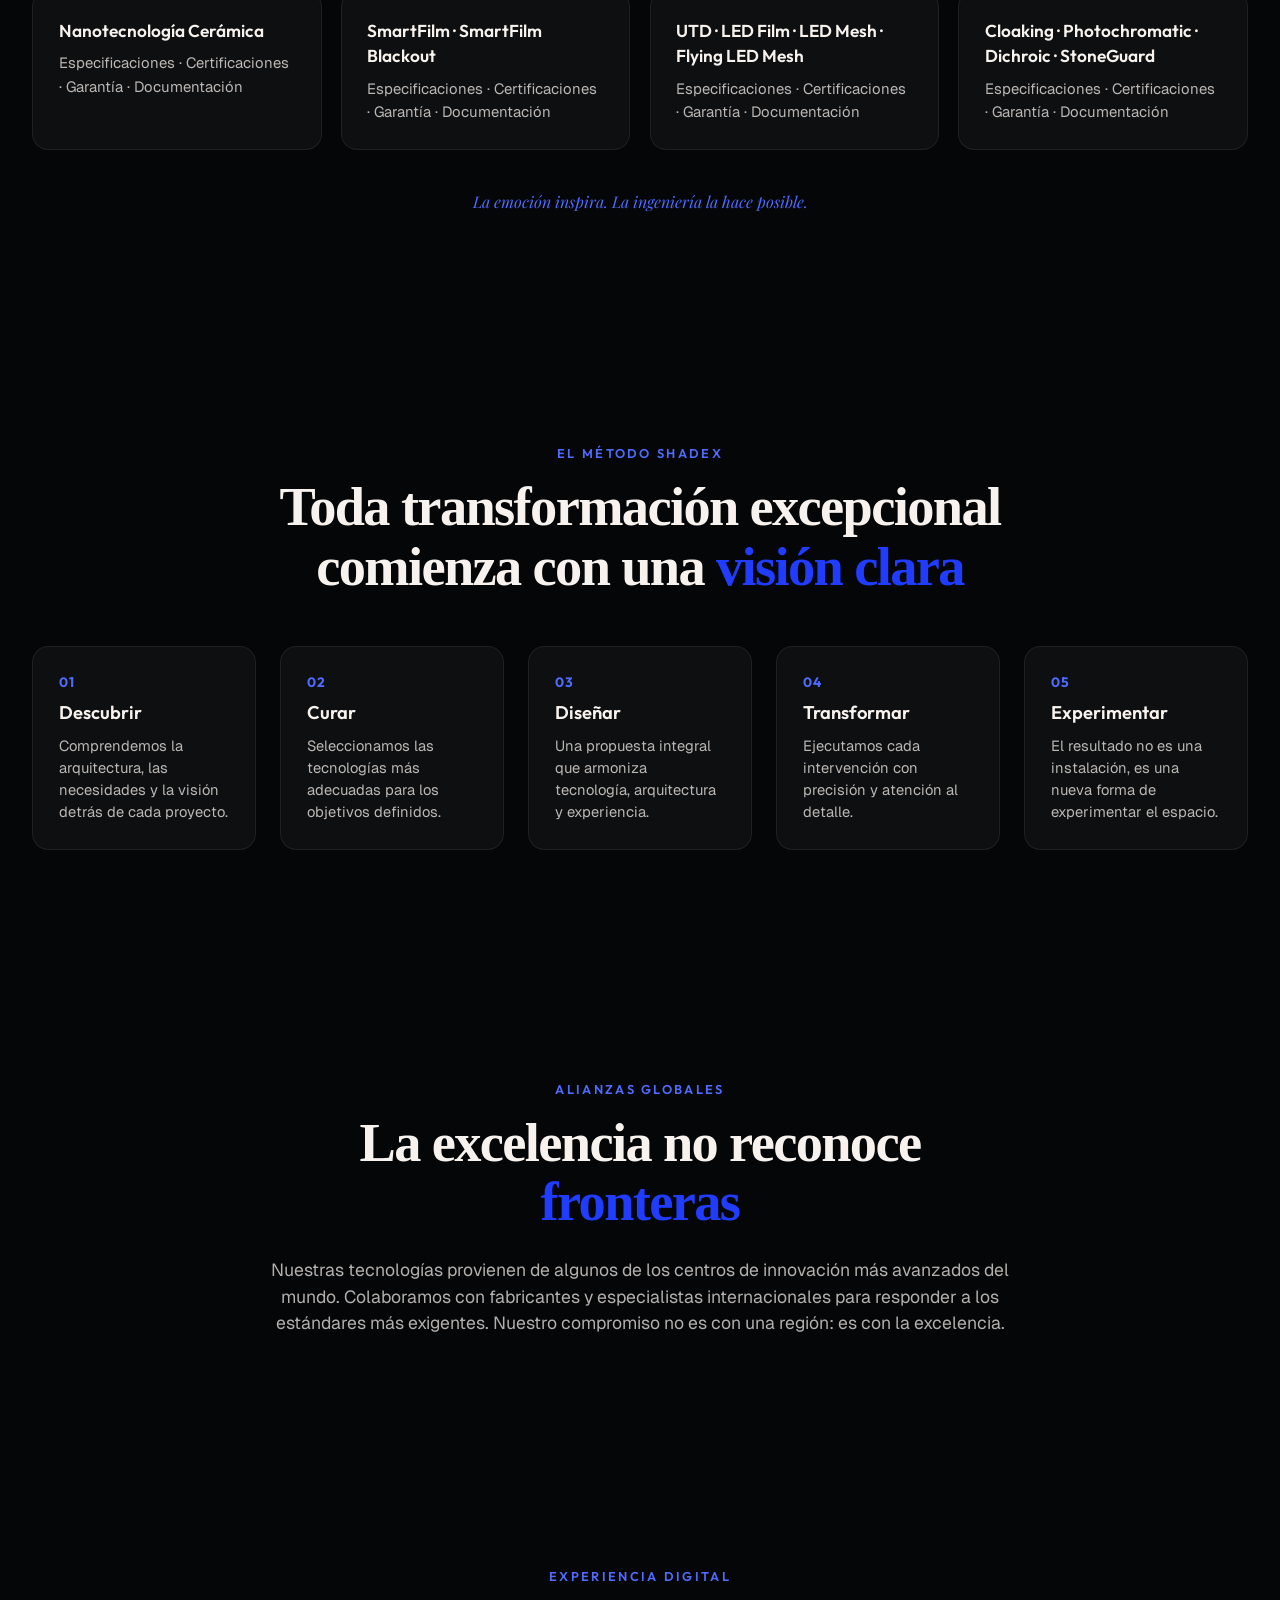
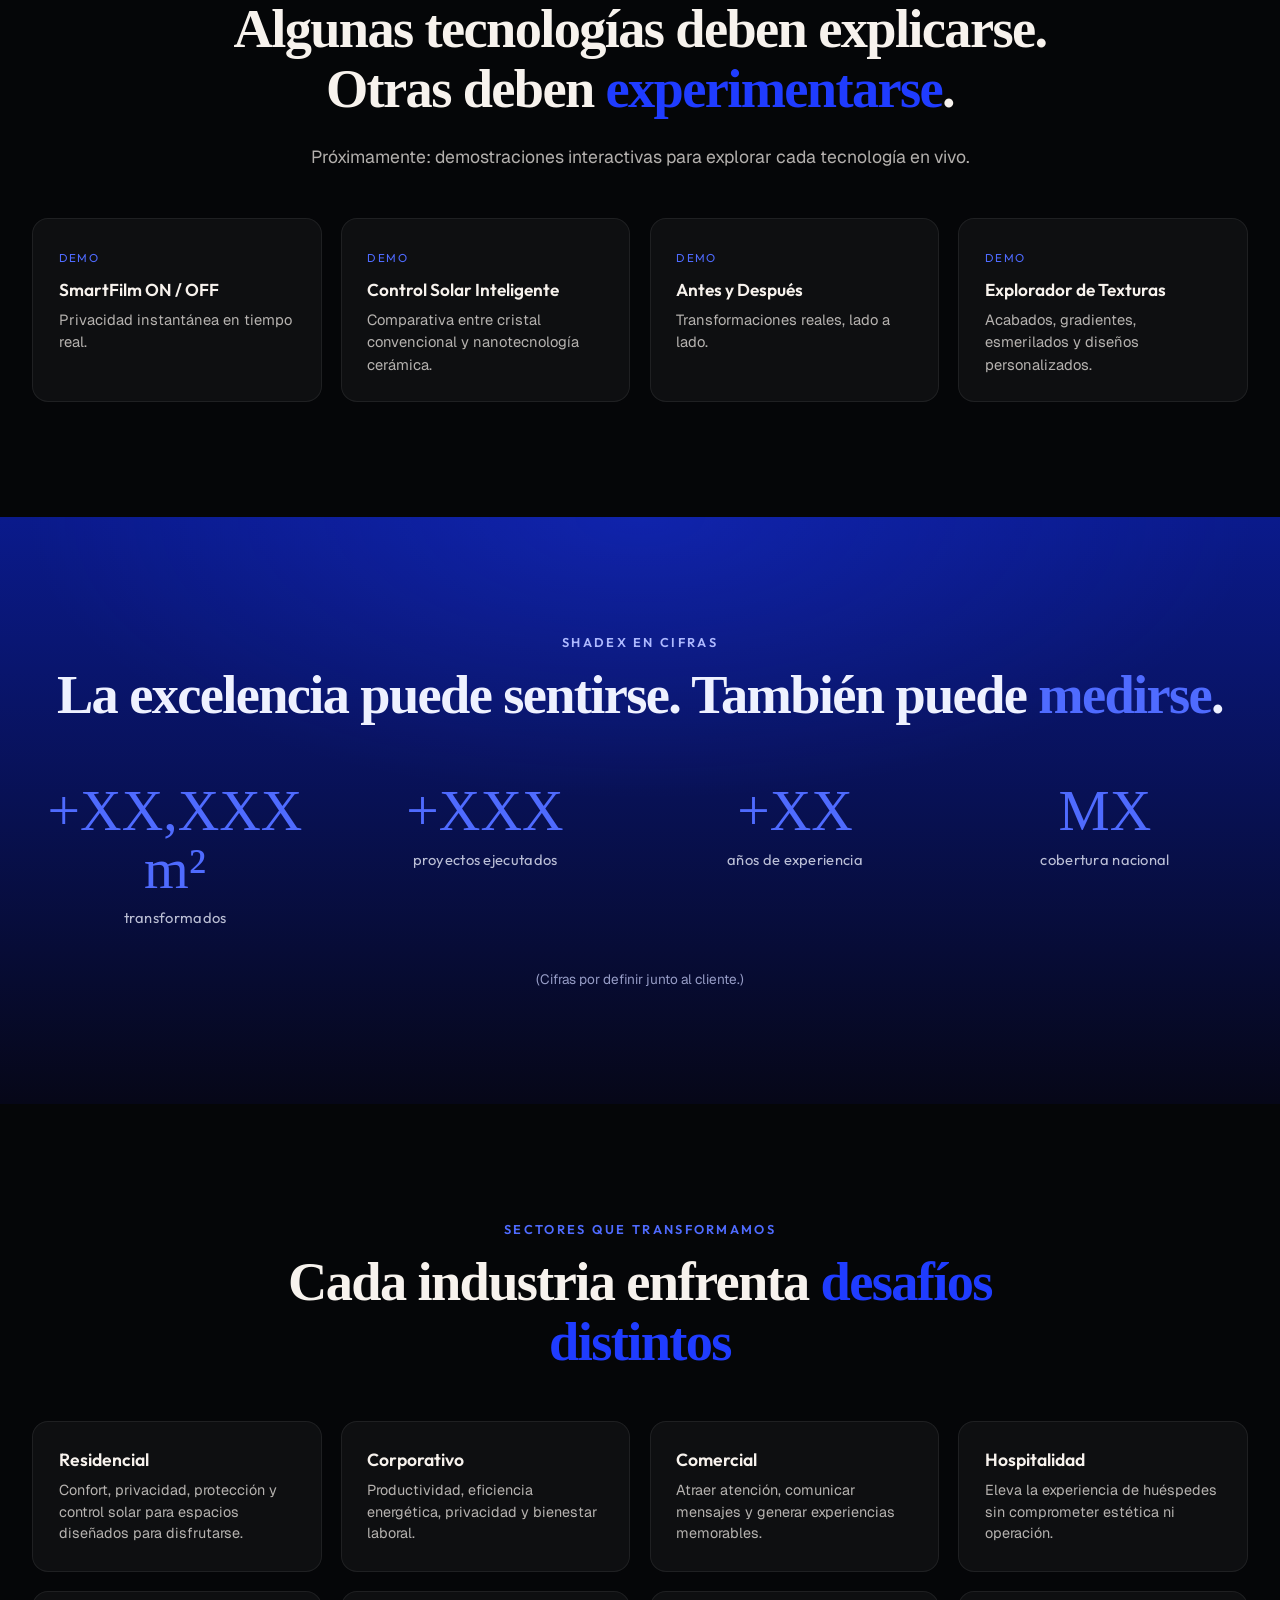
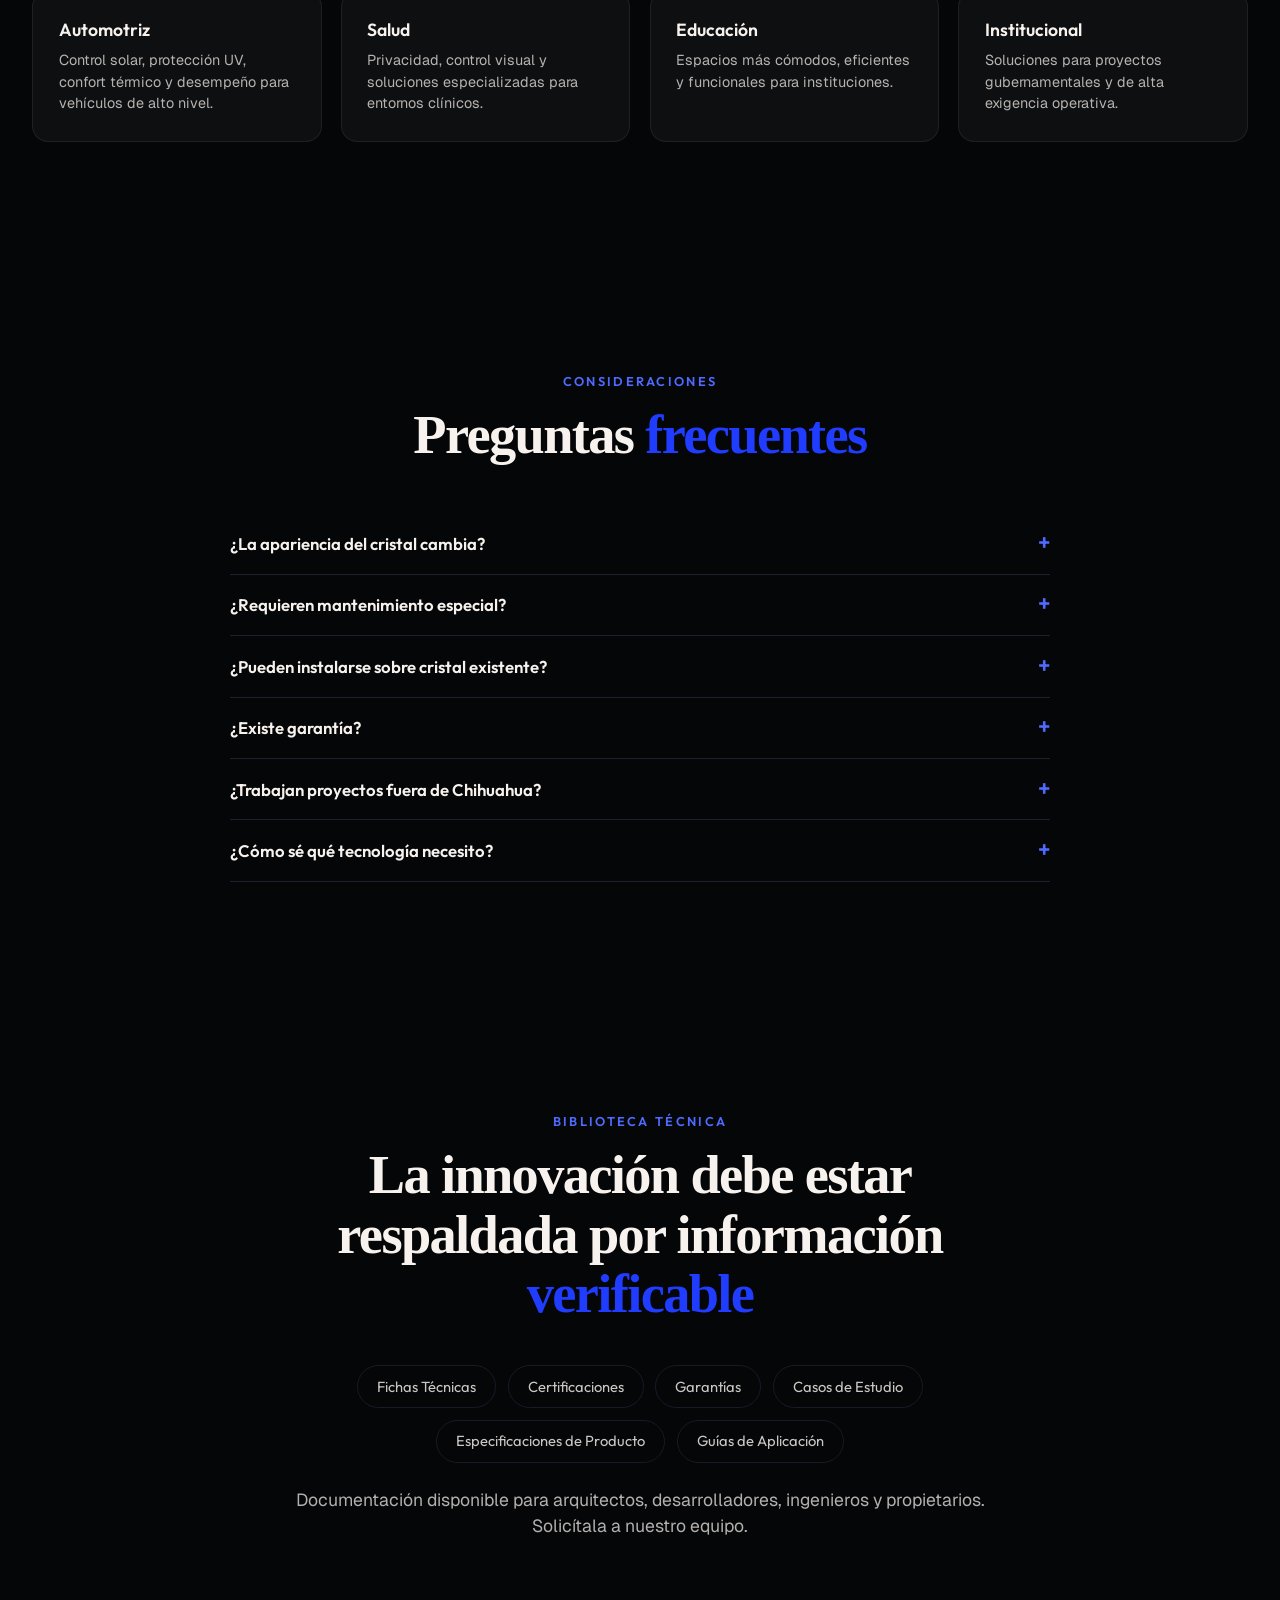
==== commit ec3adcfa: "Fase 2: contenido completo del brief — 16+ secciones nuevas bilingües - Ecosistema Tecnológico con 7" ====
--- a/ShadexWebPage/index.html
+++ b/ShadexWebPage/index.html
@@ -1135,6 +1135,138 @@
     @media (prefers-reduced-motion: reduce) {
       * { animation-duration: 0.001ms !important; transition-duration: 0.001ms !important; scroll-behavior: auto !important; }
     }
+
+    /* ===== FASE 2 · SECCIONES NUEVAS ===== */
+    section { position: relative; }
+    .pad { padding: clamp(4.5rem, 9vw, 8rem) 0; }
+    .center { text-align: center; }
+    .narrow { max-width: 820px; margin-left: auto; margin-right: auto; }
+    .lead {
+      font-family: var(--font-display);
+      font-size: clamp(1.3rem, 2.6vw, 1.9rem);
+      line-height: 1.5;
+      opacity: 0.92;
+    }
+    .muted { opacity: 0.72; }
+    .accent-text { color: var(--klein-glow); }
+    .latin { font-family: var(--font-display); font-style: italic; }
+    .divider-quod {
+      font-family: var(--font-ui);
+      letter-spacing: 0.42em;
+      text-indent: 0.42em;
+      text-transform: uppercase;
+      font-size: clamp(0.62rem, 1.4vw, 0.8rem);
+      color: var(--klein-glow);
+      margin-top: 2.5rem;
+    }
+    .eyebrow {
+      font-family: var(--font-ui);
+      font-weight: 600;
+      font-size: 0.8rem;
+      letter-spacing: 0.18em;
+      text-transform: uppercase;
+      color: var(--klein-glow);
+      margin-bottom: 0.9rem;
+    }
+
+    /* Sección azul Klein profunda */
+    .azul-section {
+      background:
+        radial-gradient(80% 80% at 50% 0%, rgba(31,60,255,0.28) 0%, transparent 60%),
+        linear-gradient(180deg, var(--klein-deep) 0%, #060718 100%);
+      color: #eef1ff;
+      overflow: hidden;
+    }
+    .azul-section .eyebrow { color: #aeb9ff; }
+    .azul-section p { color: #cdd4ff; }
+
+    /* Ecosistema */
+    .eco-cat { margin-top: 4rem; }
+    .eco-cat:first-of-type { margin-top: 3rem; }
+    .eco-cat-head {
+      display: flex; align-items: baseline; gap: 0.9rem;
+      border-bottom: 1px solid var(--color-border);
+      padding-bottom: 0.9rem; margin-bottom: 2rem; flex-wrap: wrap;
+    }
+    .eco-cat-head h3 {
+      font-family: var(--font-ui); font-weight: 600;
+      font-size: clamp(1.1rem, 2.4vw, 1.5rem); letter-spacing: 0.02em;
+    }
+    .eco-cat-head .idx { color: var(--klein-glow); font-family: var(--font-ui); font-weight: 600; font-size: 0.9rem; }
+    .eco-grid {
+      display: grid; grid-template-columns: repeat(auto-fit, minmax(260px, 1fr)); gap: 1.2rem;
+    }
+    .eco-card {
+      background: rgba(255,255,255,0.04);
+      border: 1px solid rgba(255,255,255,0.07);
+      border-radius: var(--border-radius-md);
+      padding: 1.6rem;
+      transition: var(--transition-smooth);
+    }
+    .eco-card:hover { transform: translateY(-5px); border-color: rgba(79,107,255,0.4); box-shadow: 0 18px 38px -14px rgba(0,0,0,0.5); }
+    .eco-card h4 { font-family: var(--font-ui); font-weight: 600; font-size: 1.08rem; margin-bottom: 0.5rem; }
+    .eco-card p { opacity: 0.74; font-size: 0.93rem; line-height: 1.55; }
+
+    /* Pilares (filosofía, experiencias, por qué) */
+    .pillars { display: grid; grid-template-columns: repeat(auto-fit, minmax(260px, 1fr)); gap: 2.2rem; margin-top: 3rem; }
+    .pillar h3 { font-family: var(--font-ui); font-weight: 600; font-size: 1.2rem; margin-bottom: 0.6rem; color: var(--klein-glow); }
+    .pillar p { opacity: 0.78; font-size: 1rem; line-height: 1.6; }
+    .pillar .big { font-family: var(--font-heading); font-size: 2rem; color: var(--color-black); display:block; margin-bottom: 0.3rem; }
+
+    /* Método */
+    .method-grid { display: grid; grid-template-columns: repeat(auto-fit, minmax(190px, 1fr)); gap: 1.5rem; margin-top: 3rem; counter-reset: step; }
+    .method-step { padding: 1.6rem; border-radius: var(--border-radius-md); background: rgba(255,255,255,0.04); border: 1px solid rgba(255,255,255,0.07); }
+    .method-step .num { font-family: var(--font-ui); font-weight: 700; color: var(--klein-glow); font-size: 0.85rem; letter-spacing: 0.1em; }
+    .method-step h3 { font-family: var(--font-ui); font-weight: 600; font-size: 1.15rem; margin: 0.4rem 0 0.5rem; }
+    .method-step p { opacity: 0.74; font-size: 0.92rem; line-height: 1.5; }
+
+    /* Cifras */
+    .cifras-grid { display: grid; grid-template-columns: repeat(auto-fit, minmax(180px, 1fr)); gap: 2.5rem 1.5rem; margin-top: 3.5rem; }
+    .cifra { text-align: center; }
+    .cifra .n { font-family: var(--font-heading); font-size: clamp(2.4rem, 6vw, 3.6rem); line-height: 1; color: var(--klein-glow); }
+    .cifra .l { font-family: var(--font-ui); font-size: 0.92rem; opacity: 0.78; margin-top: 0.6rem; letter-spacing: 0.02em; }
+
+    /* Sectores */
+    .sectors-grid { display: grid; grid-template-columns: repeat(auto-fit, minmax(230px, 1fr)); gap: 1.2rem; margin-top: 3rem; }
+    .sector { padding: 1.6rem; border-radius: var(--border-radius-md); background: rgba(255,255,255,0.04); border: 1px solid rgba(255,255,255,0.07); transition: var(--transition-smooth); }
+    .sector:hover { border-color: rgba(79,107,255,0.4); transform: translateY(-4px); }
+    .sector h3 { font-family: var(--font-ui); font-weight: 600; font-size: 1.1rem; margin-bottom: 0.4rem; }
+    .sector p { opacity: 0.72; font-size: 0.9rem; line-height: 1.5; }
+
+    /* Marcas / proyectos */
+    .brand-row { display: flex; flex-wrap: wrap; gap: 0.8rem 1rem; justify-content: center; margin-top: 2.5rem; }
+    .brand-chip {
+      font-family: var(--font-ui); font-weight: 600; font-size: 0.95rem;
+      padding: 0.7rem 1.4rem; border-radius: var(--border-radius-full);
+      border: 1px solid var(--color-border); background: rgba(255,255,255,0.03);
+      opacity: 0.85; letter-spacing: 0.02em;
+    }
+
+    /* Voces (testimonios) */
+    .voces-grid { display: grid; grid-template-columns: repeat(auto-fit, minmax(280px, 1fr)); gap: 1.5rem; margin-top: 3rem; }
+    .voz { padding: 2rem; border-radius: var(--border-radius-lg); background: rgba(255,255,255,0.04); border: 1px solid rgba(255,255,255,0.07); }
+    .voz p { font-family: var(--font-display); font-style: italic; font-size: 1.05rem; line-height: 1.6; opacity: 0.9; }
+    .voz .mark { color: var(--klein-glow); font-size: 2.4rem; line-height: 0.4; font-family: var(--font-display); display: block; height: 0.7em; }
+
+    /* FAQ */
+    .faq { max-width: 820px; margin: 3rem auto 0; }
+    .faq details { border-bottom: 1px solid var(--color-border); padding: 1.1rem 0; }
+    .faq summary { cursor: pointer; font-family: var(--font-ui); font-weight: 600; font-size: 1.05rem; list-style: none; display: flex; justify-content: space-between; gap: 1rem; }
+    .faq summary::-webkit-details-marker { display: none; }
+    .faq summary::after { content: '+'; color: var(--klein-glow); font-size: 1.4rem; line-height: 1; transition: transform 0.2s; }
+    .faq details[open] summary::after { transform: rotate(45deg); }
+    .faq details p { opacity: 0.75; margin-top: 0.8rem; line-height: 1.6; font-size: 0.97rem; }
+
+    /* Lista doc / biblioteca */
+    .doc-list { display: flex; flex-wrap: wrap; gap: 0.7rem; justify-content: center; margin-top: 2.5rem; }
+    .doc-list span { font-family: var(--font-ui); font-size: 0.92rem; padding: 0.6rem 1.2rem; border-radius: var(--border-radius-full); border: 1px solid var(--color-border); opacity: 0.82; }
+
+    /* Experiencia digital */
+    .demo-grid { display: grid; grid-template-columns: repeat(auto-fit, minmax(240px, 1fr)); gap: 1.2rem; margin-top: 3rem; }
+    .demo-card { padding: 1.6rem; border-radius: var(--border-radius-md); background: rgba(255,255,255,0.04); border: 1px solid rgba(255,255,255,0.07); }
+    .demo-card .tag { font-family: var(--font-ui); font-size: 0.72rem; letter-spacing: 0.12em; text-transform: uppercase; color: var(--klein-glow); }
+    .demo-card h4 { font-family: var(--font-ui); font-weight: 600; font-size: 1.08rem; margin: 0.5rem 0 0.4rem; }
+    .demo-card p { opacity: 0.72; font-size: 0.92rem; line-height: 1.5; }
   </style>
 </head>
 <body>
@@ -1157,13 +1289,12 @@
     <span></span><span></span><span></span>
   </button>
   <ul class="nav-links">
-    <li><a href="#garantia" data-atmo="rgba(31,60,255,0.20)" data-es="Garantía" data-en="Warranty">Garantía</a></li>
-    <li><a href="#automotriz" data-atmo="rgba(140,150,170,0.18)" data-es="Automotriz" data-en="Automotive">Automotriz</a></li>
-    <li><a href="#smartfilm" data-atmo="rgba(0,180,255,0.18)" data-es="SmartFilm" data-en="SmartFilm">SmartFilm</a></li>
-    <li><a href="#arquitectonicas" data-atmo="rgba(80,120,255,0.20)" data-es="Arquitectónicas" data-en="Architectural">Arquitectónicas</a></li>
-    <li><a href="#safety" data-atmo="rgba(0,210,180,0.16)" data-es="Safety" data-en="Safety">Safety</a></li>
-    <li><a href="#alta-especialidad" data-atmo="rgba(150,90,255,0.18)" data-es="Alta Especialidad" data-en="Premium">Alta Especialidad</a></li>
-    <li><a href="#resenas" data-atmo="rgba(255,170,60,0.14)" data-es="Reseñas" data-en="Reviews">Reseñas</a></li>
+    <li><a href="#ecosistema" data-atmo="rgba(31,60,255,0.20)" data-es="Ecosistema" data-en="Ecosystem">Ecosistema</a></li>
+    <li><a href="#privacidad" data-atmo="rgba(0,180,255,0.18)" data-es="SmartFilm" data-en="SmartFilm">SmartFilm</a></li>
+    <li><a href="#medios" data-atmo="rgba(150,90,255,0.18)" data-es="LED & Display" data-en="LED & Display">LED &amp; Display</a></li>
+    <li><a href="#proyectos" data-atmo="rgba(140,150,170,0.18)" data-es="Proyectos" data-en="Projects">Proyectos</a></li>
+    <li><a href="#metodo" data-atmo="rgba(0,210,180,0.16)" data-es="Método" data-en="Method">Método</a></li>
+    <li><a href="#filosofia" data-atmo="rgba(255,170,60,0.14)" data-es="Filosofía" data-en="Philosophy">Filosofía</a></li>
     <li><a href="#contacto" class="nav-cta" data-atmo="rgba(31,60,255,0.22)" data-es="Contacto" data-en="Contact">Contacto</a></li>
     <li><button class="lang-toggle" onclick="toggleLanguage()">ES</button></li>
   </ul>
@@ -1204,398 +1335,371 @@
   </a>
 </section>
 
-<!-- ===== ESTADÍSTICAS ===== -->
-<section class="stats" id="estadisticas">
+<!-- ===== ECOSISTEMA TECNOLÓGICO ===== -->
+<section class="pad" id="ecosistema">
   <div class="container">
-    <div class="stats-grid">
-      <div class="stat-item">
-        <div class="stat-icon">🏆</div>
-        <div class="stat-number">10</div>
-        <div class="stat-label" data-es="Años de garantía" data-en="Years warranty">Años de garantía</div>
+    <div class="center narrow">
+      <div class="eyebrow" data-es="Ecosistema Tecnológico" data-en="Technology Ecosystem">Ecosistema Tecnológico</div>
+      <h2 class="sec-title" data-es="Una selección de tecnologías <span class='accent'>extraordinarias</span>" data-en="A curated selection of <span class='accent'>extraordinary</span> technologies">Una selección de tecnologías <span class="accent">extraordinarias</span></h2>
+      <p class="sec-text muted" style="margin-left:auto;margin-right:auto;" data-es="No buscamos tener más tecnologías. Buscamos tener las correctas: cada solución ha sido cuidadosamente seleccionada para transformar la manera en que las personas experimentan un espacio." data-en="We don't aim to have more technologies. We aim to have the right ones: every solution is carefully curated to transform the way people experience a space.">No buscamos tener más tecnologías. Buscamos tener las correctas: cada solución ha sido cuidadosamente seleccionada para transformar la manera en que las personas experimentan un espacio.</p>
+    </div>
+
+    <div class="eco-cat">
+      <div class="eco-cat-head"><span class="idx">01</span><h3 data-es="Control Solar Inteligente" data-en="Smart Solar Control">Control Solar Inteligente</h3></div>
+      <div class="eco-grid">
+        <div class="eco-card"><h4 data-es="Nanotecnología Cerámica Residencial" data-en="Residential Ceramic Nanotechnology">Nanotecnología Cerámica Residencial</h4><p data-es="Películas de nanotecnología cerámica que reducen la transferencia térmica, bloquean radiación UV y mejoran el confort interior sin alterar la apariencia del cristal." data-en="Ceramic nanotechnology films that reduce thermal transfer, block UV radiation and improve indoor comfort without altering the glass appearance.">Películas de nanotecnología cerámica que reducen la transferencia térmica, bloquean radiación UV y mejoran el confort interior sin alterar la apariencia del cristal.</p></div>
+        <div class="eco-card"><h4 data-es="Nanotecnología Cerámica Corporativa" data-en="Corporate Ceramic Nanotechnology">Nanotecnología Cerámica Corporativa</h4><p data-es="Control solar para edificios y oficinas que optimiza el rendimiento energético, disminuye el deslumbramiento y mejora la experiencia de los ocupantes." data-en="Solar control for buildings and offices that optimizes energy performance, reduces glare and improves the occupant experience.">Control solar para edificios y oficinas que optimiza el rendimiento energético, disminuye el deslumbramiento y mejora la experiencia de los ocupantes.</p></div>
+        <div class="eco-card"><h4 data-es="Nanotecnología Cerámica Automotriz" data-en="Automotive Ceramic Nanotechnology">Nanotecnología Cerámica Automotriz</h4><p data-es="Protección solar de alto desempeño para vehículos: reduce la temperatura interior, protege contra rayos UV y mejora la experiencia de conducción." data-en="High-performance solar protection for vehicles: reduces interior temperature, protects against UV rays and improves the driving experience.">Protección solar de alto desempeño para vehículos: reduce la temperatura interior, protege contra rayos UV y mejora la experiencia de conducción.</p></div>
       </div>
-      <div class="stat-item">
-        <div class="stat-icon">🏢</div>
-        <div class="stat-number">2,000+</div>
-        <div class="stat-label" data-es="Espacios transformados" data-en="Spaces transformed">Espacios transformados</div>
+    </div>
+
+    <div class="eco-cat" id="privacidad">
+      <div class="eco-cat-head"><span class="idx">02</span><h3 data-es="Privacidad Inteligente · SmartFilm" data-en="Smart Privacy · SmartFilm">Privacidad Inteligente · SmartFilm</h3></div>
+      <div class="eco-grid">
+        <div class="eco-card"><h4>SmartFilm Crystal White</h4><p data-es="Privacidad instantánea bajo demanda mediante tecnología PDLC de cristal líquido con acabado blanco translúcido." data-en="Instant on-demand privacy via liquid-crystal PDLC technology with a translucent white finish.">Privacidad instantánea bajo demanda mediante tecnología PDLC de cristal líquido con acabado blanco translúcido.</p></div>
+        <div class="eco-card"><h4>SmartFilm Crystal Black</h4><p data-es="Privacidad inteligente con apariencia negra de alto contraste para proyectos arquitectónicos exclusivos." data-en="Smart privacy with a high-contrast black appearance for exclusive architectural projects.">Privacidad inteligente con apariencia negra de alto contraste para proyectos arquitectónicos exclusivos.</p></div>
+        <div class="eco-card"><h4>SmartFilm Crystal Grey · Blue · Red · Green · Orange</h4><p data-es="Gama cromática de privacidad dinámica para identidad visual, espacios corporativos, residenciales y experiencias inmersivas." data-en="A chromatic range of dynamic privacy for visual identity, corporate, residential spaces and immersive experiences.">Gama cromática de privacidad dinámica para identidad visual, espacios corporativos, residenciales y experiencias inmersivas.</p></div>
+        <div class="eco-card"><h4>SmartFilm Blackout</h4><p data-es="Sistema de oscurecimiento total bajo demanda capaz de bloquear completamente la luz y la visibilidad para privacidad absoluta." data-en="Full on-demand blackout system that completely blocks light and visibility for absolute privacy.">Sistema de oscurecimiento total bajo demanda capaz de bloquear completamente la luz y la visibilidad para privacidad absoluta.</p></div>
       </div>
-      <div class="stat-item">
-        <div class="stat-icon">🇲🇽</div>
-        <div class="stat-number" data-es="Únicos" data-en="Exclusive">Únicos</div>
-        <div class="stat-label" data-es="Distribuidores en México" data-en="Distributors in Mexico">Distribuidores en México</div>
+    </div>
+
+    <div class="eco-cat">
+      <div class="eco-cat-head"><span class="idx">03</span><h3 data-es="Transparencia Interactiva" data-en="Interactive Transparency">Transparencia Interactiva</h3></div>
+      <div class="eco-grid">
+        <div class="eco-card"><h4>UTD · Ultra Thin Transparency Display</h4><p data-es="Película de polímeros inteligentes totalmente transparente que convierte superficies de cristal en plataformas de proyección digital de nueva generación, sin sacrificar transparencia." data-en="A fully transparent smart-polymer film that turns glass surfaces into next-generation digital projection platforms without sacrificing transparency.">Película de polímeros inteligentes totalmente transparente que convierte superficies de cristal en plataformas de proyección digital de nueva generación, sin sacrificar transparencia.</p></div>
       </div>
     </div>
+
+    <div class="eco-cat" id="medios">
+      <div class="eco-cat-head"><span class="idx">04</span><h3 data-es="Medios Digitales Arquitectónicos" data-en="Architectural Digital Media">Medios Digitales Arquitectónicos</h3></div>
+      <div class="eco-grid">
+        <div class="eco-card"><h4>LED Film</h4><p data-es="Pantalla LED transparente ultraligera que se integra sobre superficies de cristal, con comunicación visual de alto impacto y mínima intervención arquitectónica." data-en="Ultralight transparent LED screen that integrates onto glass surfaces, delivering high-impact visual communication with minimal architectural intervention.">Pantalla LED transparente ultraligera que se integra sobre superficies de cristal, con comunicación visual de alto impacto y mínima intervención arquitectónica.</p></div>
+        <div class="eco-card"><h4>LED Mesh</h4><p data-es="Sistema LED arquitectónico de gran formato para fachadas, atrios y edificios corporativos, manteniendo ventilación y transparencia parcial." data-en="Large-format architectural LED system for facades, atriums and corporate buildings, preserving ventilation and partial transparency.">Sistema LED arquitectónico de gran formato para fachadas, atrios y edificios corporativos, manteniendo ventilación y transparencia parcial.</p></div>
+        <div class="eco-card"><h4>Flying LED Mesh</h4><p data-es="Pantalla publicitaria aérea de alta resolución para experiencias visuales monumentales en grandes espacios comerciales y de entretenimiento." data-en="High-resolution aerial advertising display for monumental visual experiences in large commercial and entertainment spaces.">Pantalla publicitaria aérea de alta resolución para experiencias visuales monumentales en grandes espacios comerciales y de entretenimiento.</p></div>
+      </div>
+    </div>
+
+    <div class="eco-cat">
+      <div class="eco-cat-head"><span class="idx">05</span><h3 data-es="Películas de Alta Especialidad" data-en="High-Specialty Films">Películas de Alta Especialidad</h3></div>
+      <div class="eco-grid">
+        <div class="eco-card"><h4>Cloaking Anti-Spy Film</h4><p data-es="Privacidad avanzada que restringe ángulos de visión específicos, impidiendo la observación no autorizada de pantallas, interiores y áreas sensibles." data-en="Advanced privacy that restricts specific viewing angles, preventing unauthorized observation of screens, interiors and sensitive areas.">Privacidad avanzada que restringe ángulos de visión específicos, impidiendo la observación no autorizada de pantallas, interiores y áreas sensibles.</p></div>
+        <div class="eco-card"><h4>Photochromatic Film</h4><p data-es="Película inteligente que modifica automáticamente su oscurecimiento según la intensidad lumínica, optimizando confort visual, privacidad y control térmico." data-en="Smart film that automatically adjusts its tint based on light intensity, optimizing visual comfort, privacy and thermal control.">Película inteligente que modifica automáticamente su oscurecimiento según la intensidad lumínica, optimizando confort visual, privacidad y control térmico.</p></div>
+        <div class="eco-card"><h4>Dichroic Film</h4><p data-es="Película óptica multicapa que transforma el cristal mediante efectos cromáticos dinámicos que cambian según el ángulo y la iluminación." data-en="Multilayer optical film that transforms glass through dynamic chromatic effects that shift with angle and lighting.">Película óptica multicapa que transforma el cristal mediante efectos cromáticos dinámicos que cambian según el ángulo y la iluminación.</p></div>
+      </div>
+    </div>
+
+    <div class="eco-cat">
+      <div class="eco-cat-head"><span class="idx">06</span><h3 data-es="Protección de Superficies Premium" data-en="Premium Surface Protection">Protección de Superficies Premium</h3></div>
+      <div class="eco-grid">
+        <div class="eco-card"><h4>StoneGuard</h4><p data-es="Película transparente que preserva materiales de alto valor —mármol, ónix, granito, maderas finas, metales pulidos— frente a rayaduras, abrasión y desgaste." data-en="Transparent film that preserves high-value materials —marble, onyx, granite, fine woods, polished metals— against scratches, abrasion and wear.">Película transparente que preserva materiales de alto valor —mármol, ónix, granito, maderas finas, metales pulidos— frente a rayaduras, abrasión y desgaste.</p></div>
+      </div>
+    </div>
+
+    <div class="eco-cat">
+      <div class="eco-cat-head"><span class="idx">07</span><h3 data-es="Transformación de Espacios" data-en="Space Transformation">Transformación de Espacios</h3></div>
+      <div class="eco-grid">
+        <div class="eco-card"><h4 data-es="Esmerilados Premium" data-en="Premium Frosted">Esmerilados Premium</h4><p data-es="Privacidad elegante con distintos niveles de translucidez para oficinas, residencias y espacios corporativos." data-en="Elegant privacy with varying levels of translucency for offices, residences and corporate spaces.">Privacidad elegante con distintos niveles de translucidez para oficinas, residencias y espacios corporativos.</p></div>
+        <div class="eco-card"><h4 data-es="Texturas y Metales Arquitectónicos" data-en="Architectural Textures & Metals">Texturas y Metales Arquitectónicos</h4><p data-es="Acabados inspirados en piedra natural, concreto, textiles, aluminio cepillado, titanio y metales de diseño." data-en="Finishes inspired by natural stone, concrete, textiles, brushed aluminum, titanium and design metals.">Acabados inspirados en piedra natural, concreto, textiles, aluminio cepillado, titanio y metales de diseño.</p></div>
+        <div class="eco-card"><h4 data-es="Diseños Personalizados" data-en="Custom Designs">Diseños Personalizados</h4><p data-es="Patrones exclusivos, identidad corporativa, gráficos arquitectónicos y gradientes de privacidad totalmente a medida." data-en="Exclusive patterns, corporate identity, architectural graphics and fully custom privacy gradients.">Patrones exclusivos, identidad corporativa, gráficos arquitectónicos y gradientes de privacidad totalmente a medida.</p></div>
+      </div>
+    </div>
   </div>
 </section>
 
-<!-- ===== SOLUCIONES ===== -->
-<section class="services" id="soluciones">
+<!-- ===== QUOD TANGO MUTO ===== -->
+<section class="pad center" id="quod">
+  <div class="container narrow">
+    <div class="eyebrow" data-es="Quod Tango Muto" data-en="Quod Tango Muto">Quod Tango Muto</div>
+    <h2 class="sec-title" data-es="Hay espacios que cumplen una función. Y hay espacios que provocan una <span class='accent'>emoción</span>." data-en="Some spaces serve a function. And some spaces stir an <span class='accent'>emotion</span>.">Hay espacios que cumplen una función. Y hay espacios que provocan una <span class="accent">emoción</span>.</h2>
+    <p class="lead" style="margin-top:2rem;" data-es="No nos limitamos a intervenir cristal, superficies o fachadas. Diseñamos experiencias visuales capaces de despertar sensaciones, elevar percepciones y redefinir la relación entre las personas y los espacios que habitan." data-en="We don't simply intervene glass, surfaces or facades. We design visual experiences that awaken sensations, elevate perception and redefine the relationship between people and the spaces they inhabit.">No nos limitamos a intervenir cristal, superficies o fachadas. Diseñamos experiencias visuales capaces de despertar sensaciones, elevar percepciones y redefinir la relación entre las personas y los espacios que habitan.</p>
+    <p class="sec-text muted" style="margin-left:auto;margin-right:auto;" data-es="Porque el verdadero lujo no consiste en poseer algo extraordinario. Consiste en sentirlo." data-en="Because true luxury is not about owning something extraordinary. It is about feeling it.">Porque el verdadero lujo no consiste en poseer algo extraordinario. Consiste en sentirlo.</p>
+    <div class="divider-quod" data-es="Todo lo que tocamos, lo transformamos" data-en="Everything we touch, we transform">Todo lo que tocamos, lo transformamos</div>
+  </div>
+</section>
+
+<!-- ===== EL AZUL DE LO IMPOSIBLE ===== -->
+<section class="pad azul-section" id="azul">
+  <div class="container narrow center">
+    <div class="eyebrow" data-es="El Azul de lo Imposible" data-en="The Blue of the Impossible">El Azul de lo Imposible</div>
+    <h2 class="sec-title" data-es="Antes de que existiera SHADEX, existía una <span class='accent-text'>idea</span>." data-en="Before SHADEX existed, there was an <span class='accent-text'>idea</span>.">Antes de que existiera SHADEX, existía una <span class="accent-text">idea</span>.</h2>
+    <p class="lead" style="margin-top:2rem;" data-es="La idea de que un espacio puede ser mucho más que cristal, acero, concreto o luz. Puede convertirse en una emoción." data-en="The idea that a space can be far more than glass, steel, concrete or light. It can become an emotion.">La idea de que un espacio puede ser mucho más que cristal, acero, concreto o luz. Puede convertirse en una emoción.</p>
+    <p data-es="Buscando inspiración la encontramos en la obsesión de un artista. A mediados del siglo XX, Yves Klein dedicó su vida a capturar lo infinito: un azul tan profundo, tan puro y tan envolvente que parecía desafiar los límites de la materia." data-en="Seeking inspiration, we found it in an artist's obsession. In the mid-20th century, Yves Klein devoted his life to capturing the infinite: a blue so deep, so pure and so enveloping that it seemed to defy the limits of matter.">Buscando inspiración la encontramos en la obsesión de un artista. A mediados del siglo XX, Yves Klein dedicó su vida a capturar lo infinito: un azul tan profundo, tan puro y tan envolvente que parecía desafiar los límites de la materia.</p>
+    <p data-es="No construimos SHADEX para vender películas ni para instalar tecnología, sino para transformar la manera en que las personas experimentan el mundo que las rodea. Por eso nuestro azul no es un color corporativo: es un símbolo de la frontera donde la tecnología deja de ser herramienta para convertirse en experiencia." data-en="We didn't build SHADEX to sell films or install technology, but to transform the way people experience the world around them. That's why our blue is not a corporate color: it is a symbol of the frontier where technology stops being a tool and becomes an experience.">No construimos SHADEX para vender películas ni para instalar tecnología, sino para transformar la manera en que las personas experimentan el mundo que las rodea. Por eso nuestro azul no es un color corporativo: es un símbolo de la frontera donde la tecnología deja de ser herramienta para convertirse en experiencia.</p>
+    <div class="divider-quod" data-es="Todo lo que tocamos, lo transformamos" data-en="Everything we touch, we transform">Todo lo que tocamos, lo transformamos</div>
+  </div>
+</section>
+
+<!-- ===== NUESTRA FILOSOFÍA ===== -->
+<section class="pad" id="filosofia">
   <div class="container">
-    <div class="section-label" data-es="Soluciones" data-en="Solutions">Soluciones</div>
-    <h2 class="sec-title"><span data-es="Tecnología que" data-en="Technology that">Tecnología que</span> <span class="accent" data-es="impacta" data-en="impacts">impacta</span></h2>
-    <div class="services-grid">
-
-      <div class="service-card">
-        <div class="service-number">01</div>
-        <div class="service-title"><span data-es="Nanocerámica" data-en="Nanoceramic">Nanocerámica</span> <small data-es="automotriz y arquitectónica" data-en="automotive & architectural">automotriz y arquitectónica</small></div>
-        <p class="service-desc" data-es="Películas laminadas con tecnología nanocerámica: hasta 99% de bloqueo UV y 90% de rechazo de calor IR, cuidando piel, mobiliario y acabados." data-en="Laminated films with nanoceramic technology: up to 99% UV blocking and 90% IR heat rejection, protecting skin, furniture and finishes.">Películas laminadas con tecnología nanocerámica: hasta 99% de bloqueo UV y 90% de rechazo de calor IR, cuidando piel, mobiliario y acabados.</p>
-        <div class="service-tags">
-          <span data-es="99% UV" data-en="99% UV">99% UV</span>
-          <span data-es="rechazo IR" data-en="IR rejection">rechazo IR</span>
-          <span data-es="confort térmico" data-en="thermal comfort">confort térmico</span>
-        </div>
+    <div class="center narrow">
+      <div class="eyebrow" data-es="Nuestra Filosofía" data-en="Our Philosophy">Nuestra Filosofía</div>
+      <h2 class="sec-title" data-es="Preferimos hablar de aquello que <span class='accent'>perseguimos</span>" data-en="We'd rather talk about what we <span class='accent'>pursue</span>">Preferimos hablar de aquello que <span class="accent">perseguimos</span></h2>
+      <p class="sec-text muted" style="margin-left:auto;margin-right:auto;" data-es="Cada tecnología responde a una pregunta: ¿puede mejorar la forma en que una persona percibe, experimenta y recuerda un espacio? Si la respuesta es sí, merece formar parte de nuestra visión." data-en="Every technology answers one question: can it improve the way a person perceives, experiences and remembers a space? If the answer is yes, it deserves a place in our vision.">Cada tecnología responde a una pregunta: ¿puede mejorar la forma en que una persona percibe, experimenta y recuerda un espacio? Si la respuesta es sí, merece formar parte de nuestra visión.</p>
+    </div>
+    <div class="pillars">
+      <div class="pillar"><h3 data-es="Tecnología con propósito" data-en="Technology with purpose">Tecnología con propósito</h3><p data-es="Toda tecnología debe mejorar una experiencia." data-en="All technology must improve an experience.">Toda tecnología debe mejorar una experiencia.</p></div>
+      <div class="pillar"><h3 data-es="Arquitectura primero" data-en="Architecture first">Arquitectura primero</h3><p data-es="La tecnología debe integrarse al espacio, nunca competir con él." data-en="Technology must integrate into the space, never compete with it.">La tecnología debe integrarse al espacio, nunca competir con él.</p></div>
+      <div class="pillar"><h3 data-es="Curatoría antes que cantidad" data-en="Curation over quantity">Curatoría antes que cantidad</h3><p data-es="Preferimos una solución extraordinaria a cien soluciones promedio." data-en="We prefer one extraordinary solution over a hundred average ones.">Preferimos una solución extraordinaria a cien soluciones promedio.</p></div>
+      <div class="pillar"><h3 data-es="Precisión sobre espectáculo" data-en="Precision over spectacle">Precisión sobre espectáculo</h3><p data-es="El verdadero impacto no necesita gritar." data-en="True impact does not need to shout.">El verdadero impacto no necesita gritar.</p></div>
+      <div class="pillar"><h3 data-es="Emoción como objetivo final" data-en="Emotion as the final goal">Emoción como objetivo final</h3><p data-es="La función es importante. La experiencia es inolvidable." data-en="Function matters. The experience is unforgettable.">La función es importante. La experiencia es inolvidable.</p></div>
+    </div>
+  </div>
+</section>
+
+<!-- ===== FACTOR WOW ===== -->
+<section class="pad center" id="factor-wow">
+  <div class="container narrow">
+    <div class="eyebrow" data-es="Factor WOW" data-en="WOW Factor">Factor WOW</div>
+    <h2 class="sec-title" data-es="El instante exacto en que un espacio <span class='accent'>cobra vida</span>" data-en="The exact instant a space <span class='accent'>comes alive</span>">El instante exacto en que un espacio <span class="accent">cobra vida</span></h2>
+    <p class="lead" style="margin-top:2rem;" data-es="Cuando la privacidad aparece donde antes no existía. Cuando la luz cambia. Cuando una superficie cobra vida y la tecnología desaparece, dejando únicamente la emoción." data-en="When privacy appears where it didn't exist before. When the light changes. When a surface comes alive and the technology disappears, leaving only the emotion.">Cuando la privacidad aparece donde antes no existía. Cuando la luz cambia. Cuando una superficie cobra vida y la tecnología desaparece, dejando únicamente la emoción.</p>
+    <p class="sec-text muted" style="margin-left:auto;margin-right:auto;" data-es="El Factor WOW no es exceso ni decoración. Es precisión emocional: la capacidad de generar una reacción inmediata a través de tecnología, diseño y ejecución." data-en="The WOW Factor is not excess or decoration. It is emotional precision: the ability to spark an immediate reaction through technology, design and execution.">El Factor WOW no es exceso ni decoración. Es precisión emocional: la capacidad de generar una reacción inmediata a través de tecnología, diseño y ejecución.</p>
+  </div>
+</section>
+
+<!-- ===== CURATORÍA TECNOLÓGICA ===== -->
+<section class="pad" id="curatoria">
+  <div class="container narrow center">
+    <div class="eyebrow" data-es="Curatoría Tecnológica" data-en="Technology Curation">Curatoría Tecnológica</div>
+    <h2 class="sec-title" data-es="No incorporamos tecnología porque sea nueva. La incorporamos porque es <span class='accent'>extraordinaria</span>." data-en="We don't adopt technology because it's new. We adopt it because it's <span class='accent'>extraordinary</span>.">No incorporamos tecnología porque sea nueva. La incorporamos porque es <span class="accent">extraordinaria</span>.</h2>
+    <p class="sec-text muted" style="margin-left:auto;margin-right:auto;" data-es="Cada solución se evalúa por desempeño, diseño, durabilidad, innovación y relevancia arquitectónica antes de formar parte de nuestro ecosistema. La verdadera sofisticación no consiste en ofrecer todo, sino en seleccionar únicamente lo excepcional." data-en="Each solution is evaluated on performance, design, durability, innovation and architectural relevance before joining our ecosystem. True sophistication is not about offering everything, but selecting only the exceptional.">Cada solución se evalúa por desempeño, diseño, durabilidad, innovación y relevancia arquitectónica antes de formar parte de nuestro ecosistema. La verdadera sofisticación no consiste en ofrecer todo, sino en seleccionar únicamente lo excepcional.</p>
+  </div>
+</section>
+
+<!-- ===== EXPERIENCIAS ===== -->
+<section class="pad" id="experiencias">
+  <div class="container">
+    <div class="center narrow">
+      <div class="eyebrow" data-es="Experiencias" data-en="Experiences">Experiencias</div>
+      <h2 class="sec-title" data-es="No hablamos de productos. Hablamos de <span class='accent'>sensaciones</span>." data-en="We don't talk about products. We talk about <span class='accent'>sensations</span>.">No hablamos de productos. Hablamos de <span class="accent">sensaciones</span>.</h2>
+    </div>
+    <div class="pillars">
+      <div class="pillar"><h3 data-es="Confort" data-en="Comfort">Confort</h3><p data-es="La diferencia entre habitar un espacio y disfrutarlo." data-en="The difference between inhabiting a space and enjoying it.">La diferencia entre habitar un espacio y disfrutarlo.</p></div>
+      <div class="pillar"><h3 data-es="Privacidad" data-en="Privacy">Privacidad</h3><p data-es="El lujo de decidir qué permanece visible y qué permanece reservado." data-en="The luxury of deciding what stays visible and what stays private.">El lujo de decidir qué permanece visible y qué permanece reservado.</p></div>
+      <div class="pillar"><h3 data-es="Protección" data-en="Protection">Protección</h3><p data-es="Preservar aquello que tiene valor." data-en="Preserving what holds value.">Preservar aquello que tiene valor.</p></div>
+      <div class="pillar"><h3 data-es="Comunicación Visual" data-en="Visual Communication">Comunicación Visual</h3><p data-es="Cuando una superficie deja de ser un límite." data-en="When a surface stops being a boundary.">Cuando una superficie deja de ser un límite.</p></div>
+      <div class="pillar"><h3 data-es="Impacto Arquitectónico" data-en="Architectural Impact">Impacto Arquitectónico</h3><p data-es="Los espacios memorables son imposibles de ignorar." data-en="Memorable spaces are impossible to ignore.">Los espacios memorables son imposibles de ignorar.</p></div>
+    </div>
+  </div>
+</section>
+
+<!-- ===== TRANSFORMACIONES (PROYECTOS) ===== -->
+<section class="pad" id="proyectos">
+  <div class="container">
+    <div class="center narrow">
+      <div class="eyebrow" data-es="Transformaciones" data-en="Transformations">Transformaciones</div>
+      <h2 class="sec-title" data-es="Algunas de las transformaciones que hemos tenido el privilegio de <span class='accent'>materializar</span>" data-en="Some of the transformations we've had the privilege to <span class='accent'>bring to life</span>">Algunas de las transformaciones que hemos tenido el privilegio de <span class="accent">materializar</span></h2>
+      <p class="sec-text muted" style="margin-left:auto;margin-right:auto;" data-es="Desde corporativos de clase mundial y hoteles de lujo hasta residencias privadas, centros de datos y experiencias digitales inmersivas." data-en="From world-class corporate spaces and luxury hotels to private residences, data centers and immersive digital experiences.">Desde corporativos de clase mundial y hoteles de lujo hasta residencias privadas, centros de datos y experiencias digitales inmersivas.</p>
+    </div>
+
+    <div class="portfolio-grid" style="margin-top:3rem;">
+      <div class="portfolio-item">
+        <video class="portfolio-video" id="portfolioVideo1" muted loop playsinline preload="none" poster="poster.jpg" aria-label="Proyecto SHADEX 1"></video>
+        <div class="info"><span class="title" data-es="Corporativo · Control Solar" data-en="Corporate · Solar Control">Corporativo · Control Solar</span><span class="number">/01</span></div>
       </div>
-
-      <div class="service-card">
-        <div class="service-number">02</div>
-        <div class="service-title">SmartFilm <small data-es="vidrio inteligente" data-en="smart glass">vidrio inteligente</small></div>
-        <p class="service-desc" data-es="Película que cambia de opaca a transparente con un toque. Privacidad instantánea, sin cortinas ni mecanismos visibles." data-en="Film that switches from opaque to clear with one touch. Instant privacy, no curtains or visible mechanisms.">Película que cambia de opaca a transparente con un toque. Privacidad instantánea, sin cortinas ni mecanismos visibles.</p>
-        <div class="service-tags">
-          <span data-es="privacidad" data-en="privacy">privacidad</span>
-          <span data-es="control total" data-en="full control">control total</span>
-          <span data-es="lujo discreto" data-en="discreet luxury">lujo discreto</span>
-        </div>
+      <div class="portfolio-item">
+        <video class="portfolio-video" id="portfolioVideo2" muted loop playsinline preload="none" poster="poster.jpg" aria-label="Proyecto SHADEX 2"></video>
+        <div class="info"><span class="title" data-es="Residencial · SmartFilm" data-en="Residential · SmartFilm">Residencial · SmartFilm</span><span class="number">/02</span></div>
       </div>
-
-      <div class="service-card">
-        <div class="service-number">03</div>
-        <div class="service-title"><span data-es="Control Solar" data-en="Solar Control">Control Solar</span> <small data-es="películas arquitectónicas" data-en="architectural films">películas arquitectónicas</small></div>
-        <p class="service-desc" data-es="Tonos Smoke y acabados espejo Mirroring que aportan privacidad, rechazo de calor y una estética arquitectónica impecable." data-en="Smoke tones and mirror finishes that provide privacy, heat rejection and a flawless architectural aesthetic.">Tonos Smoke y acabados espejo Mirroring que aportan privacidad, rechazo de calor y una estética arquitectónica impecable.</p>
-        <div class="service-tags">
-          <span data-es="fachadas" data-en="facades">fachadas</span>
-          <span data-es="residencial" data-en="residential">residencial</span>
-          <span data-es="estética" data-en="aesthetics">estética</span>
-        </div>
+      <div class="portfolio-item">
+        <video class="portfolio-video" id="portfolioVideo3" muted loop playsinline preload="none" poster="poster.jpg" aria-label="Proyecto SHADEX 3"></video>
+        <div class="info"><span class="title" data-es="Comercial · LED Film" data-en="Commercial · LED Film">Comercial · LED Film</span><span class="number">/03</span></div>
       </div>
-
-      <div class="service-card">
-        <div class="service-number">04</div>
-        <div class="service-title"><span data-es="Seguridad" data-en="Security">Seguridad</span> <small data-es="y alta especialidad" data-en="& premium tech">y alta especialidad</small></div>
-        <p class="service-desc" data-es="Films anti-impacto y antiasalto, anti-espionaje, fotocromáticos y autorreparables. Tecnología única en México." data-en="Anti-impact and anti-assault films, anti-espionage, photochromic and self-healing. Unique technology in Mexico.">Films anti-impacto y antiasalto, anti-espionaje, fotocromáticos y autorreparables. Tecnología única en México.</p>
-        <div class="service-tags">
-          <span data-es="anti-asalto" data-en="anti-assault">anti-asalto</span>
-          <span data-es="anti-espionaje" data-en="anti-spy">anti-espionaje</span>
-          <span data-es="self-healing" data-en="self-healing">self-healing</span>
-        </div>
+      <div class="portfolio-item">
+        <video class="portfolio-video" id="portfolioVideo4" muted loop playsinline preload="none" poster="poster.jpg" aria-label="Proyecto SHADEX 4"></video>
+        <div class="info"><span class="title" data-es="Hospitalidad · Texturas" data-en="Hospitality · Textures">Hospitalidad · Texturas</span><span class="number">/04</span></div>
       </div>
-
-    </div>
+    </div>
+
+    <p class="center muted" style="margin-top:2.5rem;" data-es="Han confiado en nosotros:" data-en="They have trusted us:">Han confiado en nosotros:</p>
+    <div class="brand-row">
+      <span class="brand-chip">American Express</span>
+      <span class="brand-chip">Televisa</span>
+      <span class="brand-chip">Bankaool</span>
+      <span class="brand-chip">Viking Life-Saving Equipment</span>
+      <span class="brand-chip" data-es="Servicio y Transportes Chijal" data-en="Servicio y Transportes Chijal">Servicio y Transportes Chijal</span>
+      <span class="brand-chip">Hotel SLS Cancún</span>
+      <span class="brand-chip">Torre Quórum</span>
+      <span class="brand-chip">Torre Asenzo</span>
+    </div>
+    <p class="center latin muted" style="margin-top:2.5rem;" data-es="Cada superficie tiene una historia. Cada espacio, un potencial oculto. Nuestro trabajo consiste en revelar ambos." data-en="Every surface has a story. Every space, a hidden potential. Our work is to reveal both.">Cada superficie tiene una historia. Cada espacio, un potencial oculto. Nuestro trabajo consiste en revelar ambos.</p>
   </div>
 </section>
 
-<!-- ===== PORTAFOLIO ===== -->
-<section class="portfolio" id="proyectos">
+<!-- ===== POR QUÉ LOS ARQUITECTOS NOS ELIGEN ===== -->
+<section class="pad" id="arquitectos">
   <div class="container">
-    <div class="section-label" data-es="Proyectos" data-en="Projects">Proyectos</div>
-    <h2 class="sec-title"><span data-es="Casos de" data-en="Success">Casos de</span> <span class="accent" data-es="éxito" data-en="Stories">éxito</span></h2>
-    <div class="portfolio-grid">
-
-      <div class="portfolio-item">
-        <video class="portfolio-video" id="portfolioVideo1" muted loop playsinline preload="none" poster="poster.jpg" aria-label="Proyecto Nanocerámica Automotriz"></video>
-        <div class="info">
-          <span class="title" data-es="Nanocerámica · Automotriz" data-en="Nanoceramic · Automotive">Nanocerámica · Automotriz</span>
-          <span class="number">/01</span>
-        </div>
-      </div>
-
-      <div class="portfolio-item">
-        <video class="portfolio-video" id="portfolioVideo2" muted loop playsinline preload="none" poster="poster.jpg" aria-label="Proyecto SmartFilm Residencial"></video>
-        <div class="info">
-          <span class="title" data-es="SmartFilm · Residencial" data-en="SmartFilm · Residential">SmartFilm · Residencial</span>
-          <span class="number">/02</span>
-        </div>
-      </div>
-
-      <div class="portfolio-item">
-        <video class="portfolio-video" id="portfolioVideo3" muted loop playsinline preload="none" poster="poster.jpg" aria-label="Proyecto Control Solar Fachada"></video>
-        <div class="info">
-          <span class="title" data-es="Control Solar · Fachada" data-en="Solar Control · Facade">Control Solar · Fachada</span>
-          <span class="number">/03</span>
-        </div>
-      </div>
-
-      <div class="portfolio-item">
-        <video class="portfolio-video" id="portfolioVideo4" muted loop playsinline preload="none" poster="poster.jpg" aria-label="Proyecto Safety Line Seguridad"></video>
-        <div class="info">
-          <span class="title" data-es="Safety Line · Seguridad" data-en="Safety Line · Security">Safety Line · Seguridad</span>
-          <span class="number">/04</span>
-        </div>
-      </div>
-
+    <div class="center narrow">
+      <div class="eyebrow" data-es="Por qué los arquitectos nos eligen" data-en="Why architects choose us">Por qué los arquitectos nos eligen</div>
+      <h2 class="sec-title" data-es="La arquitectura contemporánea exige más que <span class='accent'>productos</span>" data-en="Contemporary architecture demands more than <span class='accent'>products</span>">La arquitectura contemporánea exige más que <span class="accent">productos</span></h2>
+    </div>
+    <div class="pillars">
+      <div class="pillar"><h3 data-es="Respetamos la arquitectura" data-en="We respect the architecture">Respetamos la arquitectura</h3><p data-es="La mejor intervención es la que parece haber pertenecido siempre al espacio." data-en="The best intervention is the one that seems to have always belonged to the space.">La mejor intervención es la que parece haber pertenecido siempre al espacio.</p></div>
+      <div class="pillar"><h3 data-es="Sin compromisos estéticos" data-en="No aesthetic compromises">Sin compromisos estéticos</h3><p data-es="Privacidad, control solar, protección y comunicación visual, todo sin sacrificar diseño." data-en="Privacy, solar control, protection and visual communication — all without sacrificing design.">Privacidad, control solar, protección y comunicación visual, todo sin sacrificar diseño.</p></div>
+      <div class="pillar"><h3 data-es="Curatoría, no catálogo" data-en="Curation, not catalog">Curatoría, no catálogo</h3><p data-es="Una selección cuidadosamente evaluada para necesidades reales de proyectos contemporáneos." data-en="A carefully evaluated selection for the real needs of contemporary projects.">Una selección cuidadosamente evaluada para necesidades reales de proyectos contemporáneos.</p></div>
+      <div class="pillar"><h3 data-es="Especificaciones respaldadas" data-en="Backed specifications">Especificaciones respaldadas</h3><p data-es="Documentación técnica, métricas, certificaciones y validación para especificar con confianza." data-en="Technical documentation, metrics, certifications and validation to specify with confidence.">Documentación técnica, métricas, certificaciones y validación para especificar con confianza.</p></div>
+      <div class="pillar"><h3 data-es="Acompañamiento de principio a fin" data-en="End-to-end support">Acompañamiento de principio a fin</h3><p data-es="Análisis, especificación, selección, visualización y ejecución, juntos." data-en="Analysis, specification, selection, visualization and execution — together.">Análisis, especificación, selección, visualización y ejecución, juntos.</p></div>
     </div>
   </div>
 </section>
 
-<!-- ===== GARANTÍA SHADEX ===== -->
-<section class="warranty" id="garantia">
+<!-- ===== VOCES DE LA TRANSFORMACIÓN ===== -->
+<section class="pad" id="voces">
   <div class="container">
-    <div class="section-label" data-es="Garantía" data-en="Warranty">Garantía</div>
-    <h2 class="sec-title"><span data-es="Garantía que" data-en="The warranty that">Garantía que</span> <span class="accent" data-es="nos distingue" data-en="sets us apart">nos distingue</span></h2>
-    <p class="sec-text" data-es="Calidad que perdura, garantía que respalda. Todas nuestras películas ofrecen una vida útil de hasta 25 años bajo condiciones ideales de uso, lo que nos permite respaldarlas con una garantía sin precedentes en el sector por un periodo de 10 años, que cubre tanto defectos de instalación como de fabricación." data-en="Quality that lasts, a warranty that backs it. All our films offer a service life of up to 25 years under ideal conditions of use, which lets us back them with an industry-leading 10-year warranty covering both installation and manufacturing defects.">Calidad que perdura, garantía que respalda. Todas nuestras películas ofrecen una vida útil de hasta 25 años bajo condiciones ideales de uso, lo que nos permite respaldarlas con una garantía sin precedentes en el sector por un periodo de 10 años, que cubre tanto defectos de instalación como de fabricación.</p>
-    <div class="spec-grid">
-      <div class="spec-card">
-        <h3 data-es="Hasta 25 años" data-en="Up to 25 years">Hasta 25 años</h3>
-        <p data-es="Vida útil de nuestras películas bajo condiciones ideales de uso." data-en="Service life of our films under ideal conditions of use.">Vida útil de nuestras películas bajo condiciones ideales de uso.</p>
-      </div>
-      <div class="spec-card">
-        <h3 data-es="10 años de garantía" data-en="10-year warranty">10 años de garantía</h3>
-        <p data-es="Respaldo sin precedentes en el sector que cubre tu inversión." data-en="An industry-leading warranty that protects your investment.">Respaldo sin precedentes en el sector que cubre tu inversión.</p>
-      </div>
-      <div class="spec-card">
-        <h3 data-es="Cobertura total" data-en="Full coverage">Cobertura total</h3>
-        <p data-es="Cubre defectos de instalación y de fabricación por igual." data-en="Covers both installation and manufacturing defects alike.">Cubre defectos de instalación y de fabricación por igual.</p>
-      </div>
+    <div class="center narrow">
+      <div class="eyebrow" data-es="Voces de la Transformación" data-en="Voices of Transformation">Voces de la Transformación</div>
+      <h2 class="sec-title" data-es="La excelencia no se proclama. Se <span class='accent'>experimenta</span>." data-en="Excellence is not proclaimed. It is <span class='accent'>experienced</span>.">La excelencia no se proclama. Se <span class="accent">experimenta</span>.</h2>
+    </div>
+    <div class="voces-grid">
+      <div class="voz"><span class="mark">“</span><p data-es="La diferencia fue inmediata. El espacio conservó exactamente la apariencia que buscábamos, pero la experiencia cambió por completo." data-en="The difference was immediate. The space kept exactly the look we wanted, but the experience changed entirely.">La diferencia fue inmediata. El espacio conservó exactamente la apariencia que buscábamos, pero la experiencia cambió por completo.</p></div>
+      <div class="voz"><span class="mark">“</span><p data-es="Lo que más nos impresionó fue la naturalidad con la que la tecnología se integró a la arquitectura. Parece que siempre estuvo ahí." data-en="What impressed us most was how naturally the technology integrated into the architecture. It looks like it was always there.">Lo que más nos impresionó fue la naturalidad con la que la tecnología se integró a la arquitectura. Parece que siempre estuvo ahí.</p></div>
+      <div class="voz"><span class="mark">“</span><p data-es="Buscábamos una solución funcional. Terminamos obteniendo una experiencia completamente nueva para nuestros colaboradores y visitantes." data-en="We were looking for a functional solution. We ended up with a completely new experience for our team and visitors.">Buscábamos una solución funcional. Terminamos obteniendo una experiencia completamente nueva para nuestros colaboradores y visitantes.</p></div>
+      <div class="voz"><span class="mark">“</span><p data-es="La reducción térmica fue notable, pero el verdadero cambio fue la sensación de confort que se percibe diariamente." data-en="The thermal reduction was remarkable, but the real change was the sense of comfort felt every day.">La reducción térmica fue notable, pero el verdadero cambio fue la sensación de confort que se percibe diariamente.</p></div>
     </div>
   </div>
 </section>
 
-<!-- ===== LÍNEA AUTOMOTRIZ · NANOCERÁMICA ===== -->
-<section class="automotriz" id="automotriz">
+<!-- ===== ARQUITECTURA DEL RENDIMIENTO ===== -->
+<section class="pad" id="rendimiento">
   <div class="container">
-    <div class="section-label" data-es="Línea Automotriz" data-en="Automotive Line">Línea Automotriz</div>
-    <h2 class="sec-title"><span data-es="Nanocerámica" data-en="Nanoceramic">Nanocerámica</span> <span class="accent" data-es="Shining" data-en="Shining">Shining</span></h2>
-    <p class="sec-text" data-es="Películas nanocerámicas de alto desempeño para tu vehículo: máxima protección térmica y UV, claridad superior y un acabado elegante." data-en="High-performance nanoceramic films for your vehicle: maximum thermal and UV protection, superior clarity and an elegant finish.">Películas nanocerámicas de alto desempeño para tu vehículo: máxima protección térmica y UV, claridad superior y un acabado elegante.</p>
-    <div class="spec-grid">
-      <div class="spec-card">
-        <h3>Nanocerámica Shining</h3>
-        <span class="sub" data-es="Alta transparencia" data-en="High transparency">Alta transparencia</span>
-        <p data-es="Película nanocerámica de alta transparencia con protección térmica y UV de alto desempeño." data-en="High-transparency nanoceramic film with high-performance thermal and UV protection.">Película nanocerámica de alta transparencia con protección térmica y UV de alto desempeño.</p>
-        <div class="spec-badges"><span>99% UV</span><span data-es="Rechazo IR" data-en="IR rejection">Rechazo IR</span></div>
-      </div>
-      <div class="spec-card">
-        <h3>Nanocerámica Clearnight</h3>
-        <span class="sub" data-es="Tonos oscuros" data-en="Dark tones">Tonos oscuros</span>
-        <p data-es="Tonos oscuros con protección UV e IR de alto desempeño, que reduce deslumbramientos y garantiza visibilidad clara desde el interior incluso con máxima oscuridad exterior." data-en="Dark tones with high-performance UV and IR protection that reduce glare and ensure clear visibility from the inside even with maximum exterior darkness.">Tonos oscuros con protección UV e IR de alto desempeño, que reduce deslumbramientos y garantiza visibilidad clara desde el interior incluso con máxima oscuridad exterior.</p>
-        <div class="spec-badges"><span>99% UV</span><span data-es="Visión clara" data-en="Clear view">Visión clara</span><span data-es="Anti-glare" data-en="Anti-glare">Anti-glare</span></div>
-      </div>
-      <div class="spec-card">
-        <h3>Nanocerámica Safety</h3>
-        <span class="sub" data-es="Tricapa de seguridad" data-en="Triple-layer safety">Tricapa de seguridad</span>
-        <p data-es="Tonos oscuros con 99% de bloqueo UV y 90% de rechazo IR, que mantiene claridad interior total e incorpora una tricapa de seguridad para mayor confort y protección." data-en="Dark tones with 99% UV blocking and 90% IR rejection, keeping full interior clarity and adding a triple-layer safety film for greater comfort and protection.">Tonos oscuros con 99% de bloqueo UV y 90% de rechazo IR, que mantiene claridad interior total e incorpora una tricapa de seguridad para mayor confort y protección.</p>
-        <div class="spec-badges"><span>99% UV</span><span>90% IR</span><span data-es="Tricapa" data-en="Triple-layer">Tricapa</span></div>
-      </div>
-    </div>
+    <div class="center narrow">
+      <div class="eyebrow" data-es="Arquitectura del Rendimiento" data-en="Architecture of Performance">Arquitectura del Rendimiento</div>
+      <h2 class="sec-title" data-es="Detrás de toda experiencia memorable existe una <span class='accent'>ingeniería excepcional</span>" data-en="Behind every memorable experience lies <span class='accent'>exceptional engineering</span>">Detrás de toda experiencia memorable existe una <span class="accent">ingeniería excepcional</span></h2>
+      <p class="sec-text muted" style="margin-left:auto;margin-right:auto;" data-es="Cada tecnología se evalúa bajo criterios de rendimiento, durabilidad, eficiencia y calidad. Explore especificaciones, certificaciones, garantías y documentación de cada solución." data-en="Each technology is evaluated for performance, durability, efficiency and quality. Explore the specifications, certifications, warranties and documentation behind each solution.">Cada tecnología se evalúa bajo criterios de rendimiento, durabilidad, eficiencia y calidad. Explore especificaciones, certificaciones, garantías y documentación de cada solución.</p>
+    </div>
+    <div class="eco-grid" style="margin-top:3rem;">
+      <div class="eco-card"><h4 data-es="Nanotecnología Cerámica" data-en="Ceramic Nanotechnology">Nanotecnología Cerámica</h4><p data-es="Especificaciones · Certificaciones · Garantía · Documentación" data-en="Specifications · Certifications · Warranty · Documentation">Especificaciones · Certificaciones · Garantía · Documentación</p></div>
+      <div class="eco-card"><h4>SmartFilm · SmartFilm Blackout</h4><p data-es="Especificaciones · Certificaciones · Garantía · Documentación" data-en="Specifications · Certifications · Warranty · Documentation">Especificaciones · Certificaciones · Garantía · Documentación</p></div>
+      <div class="eco-card"><h4>UTD · LED Film · LED Mesh · Flying LED Mesh</h4><p data-es="Especificaciones · Certificaciones · Garantía · Documentación" data-en="Specifications · Certifications · Warranty · Documentation">Especificaciones · Certificaciones · Garantía · Documentación</p></div>
+      <div class="eco-card"><h4>Cloaking · Photochromatic · Dichroic · StoneGuard</h4><p data-es="Especificaciones · Certificaciones · Garantía · Documentación" data-en="Specifications · Certifications · Warranty · Documentation">Especificaciones · Certificaciones · Garantía · Documentación</p></div>
+    </div>
+    <p class="center latin accent-text" style="margin-top:2.5rem;" data-es="La emoción inspira. La ingeniería la hace posible." data-en="Emotion inspires. Engineering makes it possible.">La emoción inspira. La ingeniería la hace posible.</p>
   </div>
 </section>
 
-<!-- ===== LÍNEA CLÁSICOS ===== -->
-<section class="clasicos" id="clasicos">
+<!-- ===== MÉTODO SHADEX ===== -->
+<section class="pad" id="metodo">
   <div class="container">
-    <div class="section-label" data-es="Línea Clásicos" data-en="Classics Line">Línea Clásicos</div>
-    <h2 class="sec-title"><span data-es="Protección" data-en="Protection">Protección</span> <span class="accent" data-es="a tu medida" data-en="made to measure">a tu medida</span></h2>
-    <p class="sec-text" data-es="Soluciones de protección y control solar pensadas para cada vehículo, desde clásicos hasta cobertura 360° con techo panorámico." data-en="Protection and solar control solutions designed for every vehicle, from classics to full 360° coverage with a panoramic roof.">Soluciones de protección y control solar pensadas para cada vehículo, desde clásicos hasta cobertura 360° con techo panorámico.</p>
-    <div class="spec-grid">
-      <div class="spec-card">
-        <h3>crystalshield</h3>
-        <span class="sub" data-es="Vehículos clásicos" data-en="Classic vehicles">Vehículos clásicos</span>
-        <p data-es="Película totalmente transparente con sutil tono verde, diseñada para preservar la visibilidad interior, los acabados y el tono original de los vidrios, ofreciendo protección sin alterar su estética auténtica." data-en="Fully transparent film with a subtle green tone, designed to preserve interior visibility, finishes and the original glass tone, offering protection without altering the authentic aesthetic.">Película totalmente transparente con sutil tono verde, diseñada para preservar la visibilidad interior, los acabados y el tono original de los vidrios, ofreciendo protección sin alterar su estética auténtica.</p>
-        <div class="spec-badges"><span data-es="Transparente" data-en="Transparent">Transparente</span><span data-es="Tono verde" data-en="Green tone">Tono verde</span></div>
-      </div>
-      <div class="spec-card">
-        <h3>diamondarmor</h3>
-        <span class="sub" data-es="Protección frontal" data-en="Front protection">Protección frontal</span>
-        <p data-es="Protección absoluta al frente. Bloqueo UV 99% · IR hasta 90%. Visión clara y sin fatiga con sistema Anti-Glare + ClearView™ y tecnología Dust Repel de última generación que se mantiene limpia." data-en="Absolute front protection. 99% UV blocking · up to 90% IR. Clear, fatigue-free vision with Anti-Glare + ClearView™ and latest-generation Dust Repel technology that stays clean.">Protección absoluta al frente. Bloqueo UV 99% · IR hasta 90%. Visión clara y sin fatiga con sistema Anti-Glare + ClearView™ y tecnología Dust Repel de última generación que se mantiene limpia.</p>
-        <div class="spec-badges"><span>99% UV</span><span>90% IR</span><span>ClearView™</span><span>Dust Repel</span></div>
-      </div>
-      <div class="spec-card">
-        <h3>diamondarmor black</h3>
-        <span class="sub" data-es="Protección 360°" data-en="360° protection">Protección 360°</span>
-        <p data-es="Cobertura total: frontal, trasero, laterales + aletas y techo panorámico. Protección térmica y UV (99% UV · hasta 90% IR), claridad y confort con Anti-Glare + ClearView™ y limpieza inteligente Dust Repel." data-en="Full coverage: front, rear, sides + quarter glass and panoramic roof. Thermal and UV protection (99% UV · up to 90% IR), clarity and comfort with Anti-Glare + ClearView™ and smart Dust Repel cleaning.">Cobertura total: frontal, trasero, laterales + aletas y techo panorámico. Protección térmica y UV (99% UV · hasta 90% IR), claridad y confort con Anti-Glare + ClearView™ y limpieza inteligente Dust Repel.</p>
-        <div class="spec-badges"><span data-es="Vehículo completo" data-en="Full vehicle">Vehículo completo</span><span data-es="Techo panorámico" data-en="Panoramic roof">Techo panorámico</span></div>
-      </div>
+    <div class="center narrow">
+      <div class="eyebrow" data-es="El Método SHADEX" data-en="The SHADEX Method">El Método SHADEX</div>
+      <h2 class="sec-title" data-es="Toda transformación excepcional comienza con una <span class='accent'>visión clara</span>" data-en="Every exceptional transformation begins with a <span class='accent'>clear vision</span>">Toda transformación excepcional comienza con una <span class="accent">visión clara</span></h2>
+    </div>
+    <div class="method-grid">
+      <div class="method-step"><div class="num">01</div><h3 data-es="Descubrir" data-en="Discover">Descubrir</h3><p data-es="Comprendemos la arquitectura, las necesidades y la visión detrás de cada proyecto." data-en="We understand the architecture, the needs and the vision behind each project.">Comprendemos la arquitectura, las necesidades y la visión detrás de cada proyecto.</p></div>
+      <div class="method-step"><div class="num">02</div><h3 data-es="Curar" data-en="Curate">Curar</h3><p data-es="Seleccionamos las tecnologías más adecuadas para los objetivos definidos." data-en="We select the most suitable technologies for the defined goals.">Seleccionamos las tecnologías más adecuadas para los objetivos definidos.</p></div>
+      <div class="method-step"><div class="num">03</div><h3 data-es="Diseñar" data-en="Design">Diseñar</h3><p data-es="Una propuesta integral que armoniza tecnología, arquitectura y experiencia." data-en="An integral proposal that harmonizes technology, architecture and experience.">Una propuesta integral que armoniza tecnología, arquitectura y experiencia.</p></div>
+      <div class="method-step"><div class="num">04</div><h3 data-es="Transformar" data-en="Transform">Transformar</h3><p data-es="Ejecutamos cada intervención con precisión y atención al detalle." data-en="We execute each intervention with precision and attention to detail.">Ejecutamos cada intervención con precisión y atención al detalle.</p></div>
+      <div class="method-step"><div class="num">05</div><h3 data-es="Experimentar" data-en="Experience">Experimentar</h3><p data-es="El resultado no es una instalación, es una nueva forma de experimentar el espacio." data-en="The result is not an installation — it is a new way to experience the space.">El resultado no es una instalación, es una nueva forma de experimentar el espacio.</p></div>
     </div>
   </div>
 </section>
 
-<!-- ===== SMARTFILM ===== -->
-<section class="smartfilm" id="smartfilm">
+<!-- ===== ALIANZAS GLOBALES ===== -->
+<section class="pad center" id="alianzas">
+  <div class="container narrow">
+    <div class="eyebrow" data-es="Alianzas Globales" data-en="Global Alliances">Alianzas Globales</div>
+    <h2 class="sec-title" data-es="La excelencia no reconoce <span class='accent'>fronteras</span>" data-en="Excellence knows no <span class='accent'>borders</span>">La excelencia no reconoce <span class="accent">fronteras</span></h2>
+    <p class="sec-text muted" style="margin-left:auto;margin-right:auto;" data-es="Nuestras tecnologías provienen de algunos de los centros de innovación más avanzados del mundo. Colaboramos con fabricantes y especialistas internacionales para responder a los estándares más exigentes. Nuestro compromiso no es con una región: es con la excelencia." data-en="Our technologies come from some of the world's most advanced innovation centers. We collaborate with international manufacturers and specialists to meet the most demanding standards. Our commitment is not to a region — it is to excellence.">Nuestras tecnologías provienen de algunos de los centros de innovación más avanzados del mundo. Colaboramos con fabricantes y especialistas internacionales para responder a los estándares más exigentes. Nuestro compromiso no es con una región: es con la excelencia.</p>
+  </div>
+</section>
+
+<!-- ===== EXPERIENCIA DIGITAL ===== -->
+<section class="pad" id="experiencia-digital">
   <div class="container">
-    <div class="section-label" data-es="SmartFilm" data-en="SmartFilm">SmartFilm</div>
-    <h2 class="sec-title"><span data-es="¿Qué es" data-en="What is">¿Qué es</span> <span class="accent">SmartFilm</span>?</h2>
-    <p class="sec-text" data-es="SmartFilm es una película inteligente para vidrio que cambia de opaca a transparente con solo encenderla. Sin energía, el cristal se ve blanco y brinda privacidad; al activarse, se vuelve claro y permite el paso de la luz y la vista. Todo sucede al instante, con un interruptor, sin cortinas ni mecanismos visibles." data-en="SmartFilm is a smart film for glass that changes from opaque to clear just by switching it on. Without power, the glass turns white and provides privacy; once activated, it becomes clear and lets light and views through. It all happens instantly, with a switch, with no curtains or visible mechanisms.">SmartFilm es una película inteligente para vidrio que cambia de opaca a transparente con solo encenderla. Sin energía, el cristal se ve blanco y brinda privacidad; al activarse, se vuelve claro y permite el paso de la luz y la vista. Todo sucede al instante, con un interruptor, sin cortinas ni mecanismos visibles.</p>
-    <p class="sec-text" data-es="SmartFilm redefine la privacidad con un solo toque. De transparente a opaca al instante, ofrece elegancia, modernidad y control absoluto sobre tus espacios. Perfecta para quienes buscan tecnología discreta y lujo en cada detalle." data-en="SmartFilm redefines privacy with a single touch. From clear to opaque instantly, it offers elegance, modernity and absolute control over your spaces. Perfect for those seeking discreet technology and luxury in every detail.">SmartFilm redefine la privacidad con un solo toque. De transparente a opaca al instante, ofrece elegancia, modernidad y control absoluto sobre tus espacios. Perfecta para quienes buscan tecnología discreta y lujo en cada detalle.</p>
-    <span class="price-tag" data-es="Desde $5,700 el m² · El mejor precio en México" data-en="From $5,700 per m² · The best price in Mexico">Desde $5,700 el m² · El mejor precio en México</span>
-
-    <h3 style="font-family:var(--font-heading); font-size:clamp(1.6rem,4vw,2.4rem); margin-top:4rem; letter-spacing:-0.02em;" data-es="La transformación, paso a paso" data-en="The transformation, step by step">La transformación, paso a paso</h3>
-    <div class="process-grid">
-      <div class="process-step">
-        <div class="num">01</div>
-        <h3 data-es="Cotiza tu espacio" data-en="Quote your space">Cotiza tu espacio</h3>
-        <p data-es="Envíanos las medidas de tus ventanas y una fotografía para recibir tu cotización personalizada." data-en="Send us your window measurements and a photo to receive your personalized quote.">Envíanos las medidas de tus ventanas y una fotografía para recibir tu cotización personalizada.</p>
-      </div>
-      <div class="process-step">
-        <div class="num">02</div>
-        <h3 data-es="Proyecto personalizado" data-en="Custom project">Proyecto personalizado</h3>
-        <p data-es="Te enviaremos una propuesta hecha a tu medida, pensada para adaptarse perfectamente a tu espacio." data-en="We'll send you a tailor-made proposal, designed to fit your space perfectly.">Te enviaremos una propuesta hecha a tu medida, pensada para adaptarse perfectamente a tu espacio.</p>
-      </div>
-      <div class="process-step">
-        <div class="num">03</div>
-        <h3 data-es="La transformación" data-en="The transformation">La transformación</h3>
-        <p data-es="En Chihuahua acudimos a tu domicilio. Fuera del estado, instálalo tú mismo con nuestro kit completo o pide que un experto llegue a tu puerta. Disponible en todo México." data-en="In Chihuahua we come to your home. Outside the state, install it yourself with our complete kit or have an expert come to your door. Available throughout Mexico.">En Chihuahua acudimos a tu domicilio. Fuera del estado, instálalo tú mismo con nuestro kit completo o pide que un experto llegue a tu puerta. Disponible en todo México.</p>
-      </div>
+    <div class="center narrow">
+      <div class="eyebrow" data-es="Experiencia Digital" data-en="Digital Experience">Experiencia Digital</div>
+      <h2 class="sec-title" data-es="Algunas tecnologías deben explicarse. Otras deben <span class='accent'>experimentarse</span>." data-en="Some technologies must be explained. Others must be <span class='accent'>experienced</span>.">Algunas tecnologías deben explicarse. Otras deben <span class="accent">experimentarse</span>.</h2>
+      <p class="sec-text muted" style="margin-left:auto;margin-right:auto;" data-es="Próximamente: demostraciones interactivas para explorar cada tecnología en vivo." data-en="Coming soon: interactive demos to explore each technology live.">Próximamente: demostraciones interactivas para explorar cada tecnología en vivo.</p>
+    </div>
+    <div class="demo-grid">
+      <div class="demo-card"><span class="tag" data-es="Demo" data-en="Demo">Demo</span><h4>SmartFilm ON / OFF</h4><p data-es="Privacidad instantánea en tiempo real." data-en="Instant privacy in real time.">Privacidad instantánea en tiempo real.</p></div>
+      <div class="demo-card"><span class="tag" data-es="Demo" data-en="Demo">Demo</span><h4 data-es="Control Solar Inteligente" data-en="Smart Solar Control">Control Solar Inteligente</h4><p data-es="Comparativa entre cristal convencional y nanotecnología cerámica." data-en="A comparison between conventional glass and ceramic nanotechnology.">Comparativa entre cristal convencional y nanotecnología cerámica.</p></div>
+      <div class="demo-card"><span class="tag" data-es="Demo" data-en="Demo">Demo</span><h4 data-es="Antes y Después" data-en="Before & After">Antes y Después</h4><p data-es="Transformaciones reales, lado a lado." data-en="Real transformations, side by side.">Transformaciones reales, lado a lado.</p></div>
+      <div class="demo-card"><span class="tag" data-es="Demo" data-en="Demo">Demo</span><h4 data-es="Explorador de Texturas" data-en="Texture Explorer">Explorador de Texturas</h4><p data-es="Acabados, gradientes, esmerilados y diseños personalizados." data-en="Finishes, gradients, frosted and custom designs.">Acabados, gradientes, esmerilados y diseños personalizados.</p></div>
     </div>
   </div>
 </section>
 
-<!-- ===== PELÍCULAS ARQUITECTÓNICAS · CONTROL SOLAR ===== -->
-<section class="arquitectonicas" id="arquitectonicas">
+<!-- ===== SHADEX EN CIFRAS ===== -->
+<section class="pad center azul-section" id="cifras">
   <div class="container">
-    <div class="section-label" data-es="Películas Arquitectónicas" data-en="Architectural Films">Películas Arquitectónicas</div>
-    <h2 class="sec-title"><span data-es="Control" data-en="Solar">Control</span> <span class="accent" data-es="Solar" data-en="Control">Solar</span></h2>
-    <p class="sec-text" data-es="Películas laminadas con tecnología nanocerámica diseñadas para permitir el paso de la luz y reducir la transmisión de rayos infrarrojos, en acabados Smoke y espejo Mirroring." data-en="Laminated films with nanoceramic technology designed to let light through while reducing infrared transmission, in Smoke and mirror Mirroring finishes.">Películas laminadas con tecnología nanocerámica diseñadas para permitir el paso de la luz y reducir la transmisión de rayos infrarrojos, en acabados Smoke y espejo Mirroring.</p>
-    <div class="spec-grid">
-      <div class="spec-card">
-        <h3>Nanocerámica Smoke</h3>
-        <span class="sub" data-es="Privacidad de día" data-en="Daytime privacy">Privacidad de día</span>
-        <p data-es="Alto rechazo solar cuidando piel, mobiliario y acabados. Su acabado ahumado exterior, en distintas tonalidades, brinda privacidad durante el día sin perder luminosidad interior, combinando estética, confort térmico y visibilidad total desde el interior." data-en="High solar rejection that protects skin, furniture and finishes. Its smoked exterior finish, in various tones, provides daytime privacy without losing interior brightness, combining aesthetics, thermal comfort and full visibility from inside.">Alto rechazo solar cuidando piel, mobiliario y acabados. Su acabado ahumado exterior, en distintas tonalidades, brinda privacidad durante el día sin perder luminosidad interior, combinando estética, confort térmico y visibilidad total desde el interior.</p>
-        <div class="spec-badges"><span>99% UV</span><span>81% IR</span></div>
-      </div>
-      <div class="spec-card">
-        <h3>Nanocerámica Mirroring</h3>
-        <span class="sub" data-es="Acabado espejo" data-en="Mirror finish">Acabado espejo</span>
-        <p data-es="Refleja elegancia y privacidad absoluta. Su tono espejo realza la arquitectura exterior mientras mantiene una vista clara desde el interior. Rechaza el calor, bloquea rayos UV y transforma cualquier fachada en un símbolo de sofisticación." data-en="Reflects elegance and absolute privacy. Its mirror tone enhances the exterior architecture while keeping a clear view from inside. It rejects heat, blocks UV rays and turns any facade into a symbol of sophistication.">Refleja elegancia y privacidad absoluta. Su tono espejo realza la arquitectura exterior mientras mantiene una vista clara desde el interior. Rechaza el calor, bloquea rayos UV y transforma cualquier fachada en un símbolo de sofisticación.</p>
-        <div class="spec-badges"><span>99% UV</span><span>93% IR</span></div>
-        <div class="tone-dots"><span>Azul</span><span>Verde</span><span>Rose Gold</span><span>Silver</span><span>Gold</span></div>
-      </div>
-      <div class="spec-card">
-        <h3>Nanocerámica Mirroring Soft</h3>
-        <span class="sub" data-es="Espejo equilibrado" data-en="Balanced mirror">Espejo equilibrado</span>
-        <p data-es="Refleja elegancia y privacidad con un acabado espejo más sutil y equilibrado. Su tono exterior aporta una estética moderna y discreta, mientras su ligera tonalidad interior crea espacios más frescos e íntimos, ideal para privacidad refinada sin perder claridad." data-en="Reflects elegance and privacy with a more subtle, balanced mirror finish. Its exterior tone brings a modern, discreet aesthetic while its light interior tint creates cooler, more intimate spaces, ideal for refined privacy without losing clarity.">Refleja elegancia y privacidad con un acabado espejo más sutil y equilibrado. Su tono exterior aporta una estética moderna y discreta, mientras su ligera tonalidad interior crea espacios más frescos e íntimos, ideal para privacidad refinada sin perder claridad.</p>
-        <div class="spec-badges"><span>99% UV</span><span>84% IR</span></div>
-      </div>
-    </div>
+    <div class="eyebrow" data-es="SHADEX en Cifras" data-en="SHADEX in Numbers">SHADEX en Cifras</div>
+    <h2 class="sec-title" data-es="La excelencia puede sentirse. También puede <span class='accent-text'>medirse</span>." data-en="Excellence can be felt. It can also be <span class='accent-text'>measured</span>.">La excelencia puede sentirse. También puede <span class="accent-text">medirse</span>.</h2>
+    <div class="cifras-grid">
+      <div class="cifra"><div class="n" data-es="+XX,XXX m²" data-en="+XX,XXX m²">+XX,XXX m²</div><div class="l" data-es="transformados" data-en="transformed">transformados</div></div>
+      <div class="cifra"><div class="n" data-es="+XXX" data-en="+XXX">+XXX</div><div class="l" data-es="proyectos ejecutados" data-en="projects delivered">proyectos ejecutados</div></div>
+      <div class="cifra"><div class="n" data-es="+XX" data-en="+XX">+XX</div><div class="l" data-es="años de experiencia" data-en="years of experience">años de experiencia</div></div>
+      <div class="cifra"><div class="n" data-es="MX" data-en="MX">MX</div><div class="l" data-es="cobertura nacional" data-en="nationwide coverage">cobertura nacional</div></div>
+    </div>
+    <p class="muted" style="margin-top:2.5rem;font-size:0.85rem;" data-es="(Cifras por definir junto al cliente.)" data-en="(Figures to be defined with the client.)">(Cifras por definir junto al cliente.)</p>
   </div>
 </section>
 
-<!-- ===== SAFETY LINE ===== -->
-<section class="safety" id="safety">
+<!-- ===== SECTORES QUE TRANSFORMAMOS ===== -->
+<section class="pad" id="sectores">
   <div class="container">
-    <div class="section-label" data-es="Safety Line" data-en="Safety Line">Safety Line</div>
-    <h2 class="sec-title"><span data-es="Seguridad que" data-en="Security that">Seguridad que</span> <span class="accent" data-es="protege" data-en="protects">protege</span></h2>
-    <p class="sec-text" data-es="Películas que refuerzan la resistencia del vidrio ante impactos o asaltos, evitando que los fragmentos se dispersen al romperse, con opciones de control solar y anti-graffiti." data-en="Films that reinforce glass resistance against impacts or assaults, preventing fragments from scattering when broken, with solar control and anti-graffiti options.">Películas que refuerzan la resistencia del vidrio ante impactos o asaltos, evitando que los fragmentos se dispersen al romperse, con opciones de control solar y anti-graffiti.</p>
-    <div class="spec-grid">
-      <div class="spec-card">
-        <h3>Safety Line</h3>
-        <span class="sub" data-es="Transparente antiasalto" data-en="Transparent anti-assault">Transparente antiasalto</span>
-        <p data-es="Película totalmente transparente que refuerza la resistencia del vidrio ante impactos o asaltos. Su acabado pasa desapercibido manteniendo la estética original. Disponible en 4, 7 y 12 micras según el nivel de seguridad requerido." data-en="Fully transparent film that reinforces glass resistance against impacts or assaults. Its finish goes unnoticed, keeping the original aesthetic. Available in 4, 7 and 12 microns depending on the security level required.">Película totalmente transparente que refuerza la resistencia del vidrio ante impactos o asaltos. Su acabado pasa desapercibido manteniendo la estética original. Disponible en 4, 7 y 12 micras según el nivel de seguridad requerido.</p>
-        <div class="spec-badges"><span>99% UV</span><span>4 / 7 / 12 µ</span></div>
-      </div>
-      <div class="spec-card">
-        <h3 data-es="Safety + Control Solar" data-en="Safety + Solar Control">Safety + Control Solar</h3>
-        <span class="sub" data-es="Seguridad y privacidad" data-en="Security and privacy">Seguridad y privacidad</span>
-        <p data-es="Conserva todos los beneficios de resistencia a impactos y protección antiasalto de la línea Safety, incorporando una tonalidad oscura personalizable. Ofrece privacidad, reducción de deslumbramiento y protección UV. Disponible en 4 y 7 micras." data-en="Keeps all the impact-resistance and anti-assault benefits of the Safety line, adding a customizable dark tone. It offers privacy, glare reduction and UV protection. Available in 4 and 7 microns.">Conserva todos los beneficios de resistencia a impactos y protección antiasalto de la línea Safety, incorporando una tonalidad oscura personalizable. Ofrece privacidad, reducción de deslumbramiento y protección UV. Disponible en 4 y 7 micras.</p>
-        <div class="spec-badges"><span>99% UV</span><span>83% IR</span><span>4 / 7 µ</span></div>
-      </div>
-      <div class="spec-card">
-        <h3>Anti-Graffiti</h3>
-        <span class="sub" data-es="Escudo invisible" data-en="Invisible shield">Escudo invisible</span>
-        <p data-es="Protege tus superficies con elegancia. Diseñada para vidrio, acero, mármol o espejos, crea un escudo invisible que facilita la remoción de pintura y residuos, manteniendo los espacios impecables y conservando la estética original de cada superficie." data-en="Protects your surfaces with elegance. Designed for glass, steel, marble or mirrors, it creates an invisible shield that makes paint and residue easy to remove, keeping spaces flawless and preserving the original look of each surface.">Protege tus superficies con elegancia. Diseñada para vidrio, acero, mármol o espejos, crea un escudo invisible que facilita la remoción de pintura y residuos, manteniendo los espacios impecables y conservando la estética original de cada superficie.</p>
-        <div class="spec-badges"><span data-es="Multisuperficie" data-en="Multi-surface">Multisuperficie</span></div>
-      </div>
+    <div class="center narrow">
+      <div class="eyebrow" data-es="Sectores que Transformamos" data-en="Sectors We Transform">Sectores que Transformamos</div>
+      <h2 class="sec-title" data-es="Cada industria enfrenta <span class='accent'>desafíos distintos</span>" data-en="Every industry faces <span class='accent'>different challenges</span>">Cada industria enfrenta <span class="accent">desafíos distintos</span></h2>
+    </div>
+    <div class="sectors-grid">
+      <div class="sector"><h3 data-es="Residencial" data-en="Residential">Residencial</h3><p data-es="Confort, privacidad, protección y control solar para espacios diseñados para disfrutarse." data-en="Comfort, privacy, protection and solar control for spaces designed to be enjoyed.">Confort, privacidad, protección y control solar para espacios diseñados para disfrutarse.</p></div>
+      <div class="sector"><h3 data-es="Corporativo" data-en="Corporate">Corporativo</h3><p data-es="Productividad, eficiencia energética, privacidad y bienestar laboral." data-en="Productivity, energy efficiency, privacy and workplace wellbeing.">Productividad, eficiencia energética, privacidad y bienestar laboral.</p></div>
+      <div class="sector"><h3 data-es="Comercial" data-en="Commercial">Comercial</h3><p data-es="Atraer atención, comunicar mensajes y generar experiencias memorables." data-en="Attract attention, communicate messages and create memorable experiences.">Atraer atención, comunicar mensajes y generar experiencias memorables.</p></div>
+      <div class="sector"><h3 data-es="Hospitalidad" data-en="Hospitality">Hospitalidad</h3><p data-es="Eleva la experiencia de huéspedes sin comprometer estética ni operación." data-en="Elevate the guest experience without compromising aesthetics or operation.">Eleva la experiencia de huéspedes sin comprometer estética ni operación.</p></div>
+      <div class="sector"><h3 data-es="Automotriz" data-en="Automotive">Automotriz</h3><p data-es="Control solar, protección UV, confort térmico y desempeño para vehículos de alto nivel." data-en="Solar control, UV protection, thermal comfort and performance for high-end vehicles.">Control solar, protección UV, confort térmico y desempeño para vehículos de alto nivel.</p></div>
+      <div class="sector"><h3 data-es="Salud" data-en="Healthcare">Salud</h3><p data-es="Privacidad, control visual y soluciones especializadas para entornos clínicos." data-en="Privacy, visual control and specialized solutions for clinical environments.">Privacidad, control visual y soluciones especializadas para entornos clínicos.</p></div>
+      <div class="sector"><h3 data-es="Educación" data-en="Education">Educación</h3><p data-es="Espacios más cómodos, eficientes y funcionales para instituciones." data-en="More comfortable, efficient and functional spaces for institutions.">Espacios más cómodos, eficientes y funcionales para instituciones.</p></div>
+      <div class="sector"><h3 data-es="Institucional" data-en="Institutional">Institucional</h3><p data-es="Soluciones para proyectos gubernamentales y de alta exigencia operativa." data-en="Solutions for government and high-demand operational projects.">Soluciones para proyectos gubernamentales y de alta exigencia operativa.</p></div>
     </div>
   </div>
 </section>
 
-<!-- ===== ALTA ESPECIALIDAD ===== -->
-<section class="alta-especialidad" id="alta-especialidad">
+<!-- ===== CONSIDERACIONES (FAQ) ===== -->
+<section class="pad" id="consideraciones">
   <div class="container">
-    <div class="section-label" data-es="Alta Especialidad" data-en="Premium Technology">Alta Especialidad</div>
-    <h2 class="sec-title"><span data-es="Tecnología" data-en="Technology">Tecnología</span> <span class="accent" data-es="única en México" data-en="unique in Mexico">única en México</span></h2>
-    <p class="sec-text" data-es="Soluciones de ingeniería avanzada para proyectos exclusivos y aplicaciones técnicas que no encontrarás en ningún otro lugar." data-en="Advanced engineering solutions for exclusive projects and technical applications you won't find anywhere else.">Soluciones de ingeniería avanzada para proyectos exclusivos y aplicaciones técnicas que no encontrarás en ningún otro lugar.</p>
-    <div class="spec-grid">
-      <div class="spec-card">
-        <h3 data-es="Anti-espionaje" data-en="Anti-espionage">Anti-espionaje</h3>
-        <span class="sub" data-es="Privacidad digital" data-en="Digital privacy">Privacidad digital</span>
-        <p data-es="Laminado transparente y discreto que se integra a cualquier ventana. Cuando en el interior hay pantallas, su función se activa: todo contenido digital queda invisible desde el exterior. Blinda visualmente información crítica en espacios corporativos, industriales y gubernamentales." data-en="Transparent, discreet laminate that integrates into any window. When there are screens inside, its function activates: all digital content becomes invisible from the outside. It visually shields critical information in corporate, industrial and government spaces.">Laminado transparente y discreto que se integra a cualquier ventana. Cuando en el interior hay pantallas, su función se activa: todo contenido digital queda invisible desde el exterior. Blinda visualmente información crítica en espacios corporativos, industriales y gubernamentales.</p>
-        <div class="spec-badges"><span data-es="Tecnología única" data-en="Unique tech">Tecnología única</span></div>
-      </div>
-      <div class="spec-card">
-        <h3 data-es="Fotocromática" data-en="Photochromic">Fotocromática</h3>
-        <span class="sub" data-es="Se adapta al sol" data-en="Adapts to the sun">Se adapta al sol</span>
-        <p data-es="Transforma cualquier vidrio en un sistema inteligente que se aclara o se oscurece automáticamente según la intensidad del sol. Clara en sombra, ahumada bajo el sol. Ofrece 99% de protección UV y alto rechazo de calor, sin electricidad ni mantenimiento." data-en="Turns any glass into a smart system that lightens or darkens automatically with the sun's intensity. Clear in shade, smoked under the sun. It offers 99% UV protection and high heat rejection, with no electricity or maintenance.">Transforma cualquier vidrio en un sistema inteligente que se aclara o se oscurece automáticamente según la intensidad del sol. Clara en sombra, ahumada bajo el sol. Ofrece 99% de protección UV y alto rechazo de calor, sin electricidad ni mantenimiento.</p>
-        <div class="spec-badges"><span>99% UV</span><span data-es="Sin electricidad" data-en="No power">Sin electricidad</span></div>
-      </div>
-      <div class="spec-card">
-        <h3>Stoneguard</h3>
-        <span class="sub" data-es="Autorreparable" data-en="Self-healing">Autorreparable</span>
-        <p data-es="Película de ingeniería avanzada para superficies de alto valor. Integra tecnología self-healing que regenera rayaduras micrométricas de forma progresiva con el tiempo o de manera inmediata mediante calor, preservando textura, color y acabado original." data-en="Advanced engineering film for high-value surfaces. It integrates self-healing technology that regenerates micrometric scratches progressively over time or instantly with heat, preserving texture, color and the original finish.">Película de ingeniería avanzada para superficies de alto valor. Integra tecnología self-healing que regenera rayaduras micrométricas de forma progresiva con el tiempo o de manera inmediata mediante calor, preservando textura, color y acabado original.</p>
-        <div class="spec-badges"><span>Self-healing</span></div>
-      </div>
+    <div class="center narrow">
+      <div class="eyebrow" data-es="Consideraciones" data-en="Considerations">Consideraciones</div>
+      <h2 class="sec-title" data-es="Preguntas <span class='accent'>frecuentes</span>" data-en="Frequently <span class='accent'>asked</span>">Preguntas <span class="accent">frecuentes</span></h2>
+    </div>
+    <div class="faq">
+      <details><summary data-es="¿La apariencia del cristal cambia?" data-en="Does the glass appearance change?">¿La apariencia del cristal cambia?</summary><p data-es="Depende de la tecnología. Algunas son prácticamente imperceptibles; otras forman parte activa de la propuesta estética del espacio." data-en="It depends on the technology. Some are virtually imperceptible; others are an active part of the space's aesthetic.">Depende de la tecnología. Algunas son prácticamente imperceptibles; otras forman parte activa de la propuesta estética del espacio.</p></details>
+      <details><summary data-es="¿Requieren mantenimiento especial?" data-en="Do they require special maintenance?">¿Requieren mantenimiento especial?</summary><p data-es="La mayoría requiere únicamente procedimientos convencionales de limpieza y mantenimiento." data-en="Most require only conventional cleaning and maintenance procedures.">La mayoría requiere únicamente procedimientos convencionales de limpieza y mantenimiento.</p></details>
+      <details><summary data-es="¿Pueden instalarse sobre cristal existente?" data-en="Can they be installed on existing glass?">¿Pueden instalarse sobre cristal existente?</summary><p data-es="Sí. Muchas tecnologías fueron desarrolladas específicamente para integrarse sobre superficies ya instaladas." data-en="Yes. Many technologies were developed specifically to integrate onto already-installed surfaces.">Sí. Muchas tecnologías fueron desarrolladas específicamente para integrarse sobre superficies ya instaladas.</p></details>
+      <details><summary data-es="¿Existe garantía?" data-en="Is there a warranty?">¿Existe garantía?</summary><p data-es="Sí. Cada tecnología cuenta con condiciones específicas de garantía respaldadas por fabricante y documentación técnica." data-en="Yes. Each technology has specific warranty conditions backed by the manufacturer and technical documentation.">Sí. Cada tecnología cuenta con condiciones específicas de garantía respaldadas por fabricante y documentación técnica.</p></details>
+      <details><summary data-es="¿Trabajan proyectos fuera de Chihuahua?" data-en="Do you work on projects outside Chihuahua?">¿Trabajan proyectos fuera de Chihuahua?</summary><p data-es="Sí. Participamos en proyectos a nivel nacional y en aplicaciones especiales de alto desempeño." data-en="Yes. We take part in projects nationwide and in special high-performance applications.">Sí. Participamos en proyectos a nivel nacional y en aplicaciones especiales de alto desempeño.</p></details>
+      <details><summary data-es="¿Cómo sé qué tecnología necesito?" data-en="How do I know which technology I need?">¿Cómo sé qué tecnología necesito?</summary><p data-es="Nuestro equipo realiza un proceso de análisis y selección para identificar la solución más adecuada según los objetivos del proyecto." data-en="Our team runs an analysis and selection process to identify the most suitable solution for your project's goals.">Nuestro equipo realiza un proceso de análisis y selección para identificar la solución más adecuada según los objetivos del proyecto.</p></details>
     </div>
   </div>
 </section>
 
-<!-- ===== UV, IR, VLT ===== -->
-<section class="uv-ir-vlt" id="especificaciones">
+<!-- ===== BIBLIOTECA TÉCNICA ===== -->
+<section class="pad center" id="biblioteca">
+  <div class="container narrow">
+    <div class="eyebrow" data-es="Biblioteca Técnica" data-en="Technical Library">Biblioteca Técnica</div>
+    <h2 class="sec-title" data-es="La innovación debe estar respaldada por información <span class='accent'>verificable</span>" data-en="Innovation must be backed by <span class='accent'>verifiable</span> information">La innovación debe estar respaldada por información <span class="accent">verificable</span></h2>
+    <div class="doc-list">
+      <span data-es="Fichas Técnicas" data-en="Datasheets">Fichas Técnicas</span>
+      <span data-es="Certificaciones" data-en="Certifications">Certificaciones</span>
+      <span data-es="Garantías" data-en="Warranties">Garantías</span>
+      <span data-es="Casos de Estudio" data-en="Case Studies">Casos de Estudio</span>
+      <span data-es="Especificaciones de Producto" data-en="Product Specifications">Especificaciones de Producto</span>
+      <span data-es="Guías de Aplicación" data-en="Application Guides">Guías de Aplicación</span>
+    </div>
+    <p class="sec-text muted center" style="margin-left:auto;margin-right:auto;" data-es="Documentación disponible para arquitectos, desarrolladores, ingenieros y propietarios. Solicítala a nuestro equipo." data-en="Documentation available for architects, developers, engineers and owners. Request it from our team.">Documentación disponible para arquitectos, desarrolladores, ingenieros y propietarios. Solicítala a nuestro equipo.</p>
+  </div>
+</section>
+
+<!-- ===== INICIAR UNA TRANSFORMACIÓN (CONTACTO) ===== -->
+<section class="pad contact" id="contacto">
   <div class="container">
-    <div class="section-label" data-es="Especificaciones" data-en="Specifications">Especificaciones</div>
-    <h2 class="sec-title"><span data-es="¿Qué significan" data-en="What do">¿Qué significan</span> <span class="accent" data-es="UV, IR y VLT?" data-en="UV, IR and VLT mean?">UV, IR y VLT?</span></h2>
-    <p class="sec-text" data-es="Entiende las especificaciones técnicas de nuestros films para tomar la mejor decisión para tu proyecto." data-en="Understand the technical specifications of our films to make the best decision for your project.">Entiende las especificaciones técnicas de nuestros films para tomar la mejor decisión para tu proyecto.</p>
-    <div class="spec-grid">
-      <div class="spec-card">
-        <h3 style="color:var(--color-accent);">UV</h3>
-        <span class="sub" data-es="Protección Ultravioleta" data-en="Ultraviolet Protection">Protección Ultravioleta</span>
-        <p data-es="Indica qué tanto protege la película contra los rayos UV. Es el parámetro que garantiza el cuidado de piel, muebles y acabados interiores. Entre más alta la protección UV, mayor es la preservación y bienestar en tus espacios." data-en="Indicates how much the film protects against UV rays. It's the parameter that guarantees the care of skin, furniture and interior finishes. The higher the UV protection, the greater the preservation and wellbeing in your spaces.">Indica qué tanto protege la película contra los rayos UV. Es el parámetro que garantiza el cuidado de piel, muebles y acabados interiores. Entre más alta la protección UV, mayor es la preservación y bienestar en tus espacios.</p>
-      </div>
-      <div class="spec-card">
-        <h3 style="color:var(--color-accent);">IR</h3>
-        <span class="sub" data-es="Control de Calor Infrarrojo" data-en="Infrared Heat Control">Control de Calor Infrarrojo</span>
-        <p data-es="Mide la capacidad de la película para reducir la entrada de calor solar. Ayuda a mantener el interior más fresco y confortable. Un IR elevado significa mayor control térmico y eficiencia energética." data-en="Measures the film's ability to reduce incoming solar heat. It helps keep the interior cooler and more comfortable. A high IR means greater thermal control and energy efficiency.">Mide la capacidad de la película para reducir la entrada de calor solar. Ayuda a mantener el interior más fresco y confortable. Un IR elevado significa mayor control térmico y eficiencia energética.</p>
-      </div>
-      <div class="spec-card">
-        <h3 style="color:var(--color-accent);">VLT</h3>
-        <span class="sub" data-es="Transmisión de Luz Visible" data-en="Visible Light Transmission">Transmisión de Luz Visible</span>
-        <p data-es="Representa cuánta luz natural pasa a través del vidrio. Un VLT alto mantiene el espacio claro; uno más bajo ofrece mayor privacidad. Permite elegir el equilibrio ideal entre estética, visibilidad y confort." data-en="Represents how much natural light passes through the glass. A high VLT keeps the space bright; a lower one offers more privacy. It lets you choose the ideal balance between aesthetics, visibility and comfort.">Representa cuánta luz natural pasa a través del vidrio. Un VLT alto mantiene el espacio claro; uno más bajo ofrece mayor privacidad. Permite elegir el equilibrio ideal entre estética, visibilidad y confort.</p>
-      </div>
-    </div>
-  </div>
-</section>
-
-<!-- ===== RESEÑAS ===== -->
-<section class="testimonials" id="resenas">
-  <div class="container">
-    <div class="section-label" data-es="Reseñas" data-en="Reviews">Reseñas</div>
-    <h2 class="sec-title"><span data-es="Reseñas" data-en="What our">Reseñas</span> <span class="accent" data-es="de clientes" data-en="clients say">de clientes</span></h2>
-    <div class="testimonial-grid">
-
-      <div class="testimonial-card">
-        <div class="stars">★★★★★</div>
-        <p class="quote" data-es="“Referente a la temperatura y refracción de la luz solar la verdad cambió muchísimo, la luz del sol entra pero no te quema los brazos, manos ni piernas, se siente más fresco el interior y mi hijo va atrás y no me preocupa si le pega la luz del sol.”" data-en="“Regarding temperature and sunlight refraction it really changed a lot; sunlight comes in but it doesn't burn your arms, hands or legs, the interior feels cooler and my son rides in the back and I'm no longer worried about the sun hitting him.”">“Referente a la temperatura y refracción de la luz solar la verdad cambió muchísimo, la luz del sol entra pero no te quema los brazos, manos ni piernas, se siente más fresco el interior y mi hijo va atrás y no me preocupa si le pega la luz del sol.”</p>
-        <div class="author">Enrique</div>
-        <div class="role" data-es="Nanocerámica · 2 vehículos completos" data-en="Nanoceramic · 2 full vehicles">Nanocerámica · 2 vehículos completos</div>
-      </div>
-
-      <div class="testimonial-card">
-        <div class="stars">★★★★★</div>
-        <p class="quote" data-es="“Muy bien, excelente. Duermo mucho mejor con la del cuarto porque ya no entra luz, y la de la sala mi hijo está muy contento porque ya juega mejor su Xbox.”" data-en="“Very good, excellent. I sleep much better with the one in the bedroom because light no longer comes in, and with the living room one my son is very happy because he plays his Xbox better.”">“Muy bien, excelente. Duermo mucho mejor con la del cuarto porque ya no entra luz, y la de la sala mi hijo está muy contento porque ya juega mejor su Xbox.”</p>
-        <div class="author">Lilia</div>
-        <div class="role" data-es="Nanocerámica Smoke · Residencial" data-en="Nanoceramic Smoke · Residential">Nanocerámica Smoke · Residencial</div>
-      </div>
-
-      <div class="testimonial-card">
-        <div class="stars">★★★★★</div>
-        <p class="quote" data-es="“Me gustó mucho, se siente una gran diferencia, ahora duermo mucho mejor. Antes prendía el minisplit 6 u 8 horas, ahora nada más una hora y se siente la diferencia, la casa permanece más fresca por mucho tiempo. Lo recomiendo ampliamente.”" data-en="“I really liked it, you feel a big difference, now I sleep much better. Before I ran the mini-split 6 to 8 hours, now just one hour and you feel the difference, the house stays cooler for a long time. I highly recommend it.”">“Me gustó mucho, se siente una gran diferencia, ahora duermo mucho mejor. Antes prendía el minisplit 6 u 8 horas, ahora nada más una hora y se siente la diferencia, la casa permanece más fresca por mucho tiempo. Lo recomiendo ampliamente.”</p>
-        <div class="author">Gilberto</div>
-        <div class="role" data-es="Nanocerámica Smoke y Shining · Residencial" data-en="Nanoceramic Smoke & Shining · Residential">Nanocerámica Smoke y Shining · Residencial</div>
-      </div>
-
-      <div class="testimonial-card">
-        <div class="stars">★★★★★</div>
-        <p class="quote" data-es="“Solían arderme mucho las manos al conducir; cuando supe de ustedes no dudé en contratarlos, ahora ya no me arden las manos al conducir. Si eres de piel delicada es un producto indispensable.”" data-en="“My hands used to burn a lot while driving; when I heard about you I didn't hesitate to hire you, now my hands no longer burn while driving. If you have delicate skin it's an essential product.”">“Solían arderme mucho las manos al conducir; cuando supe de ustedes no dudé en contratarlos, ahora ya no me arden las manos al conducir. Si eres de piel delicada es un producto indispensable.”</p>
-        <div class="author">María</div>
-        <div class="role" data-es="Nanocerámica · Automotriz" data-en="Nanoceramic · Automotive">Nanocerámica · Automotriz</div>
-      </div>
-
-    </div>
-  </div>
-</section>
-
-<!-- ===== CONTACTO ===== -->
-<section class="contact" id="contacto">
-  <div class="container">
-    <div class="contact-grid">
+    <div class="center narrow">
+      <div class="eyebrow" data-es="Iniciar una Transformación" data-en="Start a Transformation">Iniciar una Transformación</div>
+      <h2 class="sec-title" data-es="Las ideas extraordinarias merecen <span class='accent'>espacios extraordinarios</span>" data-en="Extraordinary ideas deserve <span class='accent'>extraordinary spaces</span>">Las ideas extraordinarias merecen <span class="accent">espacios extraordinarios</span></h2>
+      <p class="sec-text muted" style="margin-left:auto;margin-right:auto;" data-es="Cuéntanos tu proyecto y descubramos juntos cómo la tecnología puede transformar tu entorno." data-en="Tell us about your project and let's discover together how technology can transform your space.">Cuéntanos tu proyecto y descubramos juntos cómo la tecnología puede transformar tu entorno.</p>
+    </div>
+    <div class="contact-grid" style="margin-top:3rem;">
       <div class="contact-info">
-        <div class="section-label" data-es="Contacto" data-en="Contact">Contacto</div>
-        <h2><span data-es="Cotizaciones" data-en="Quotes">Cotizaciones</span> <span class="accent" data-es="y citas" data-en="& appointments">y citas</span></h2>
         <div class="contact-list">
           <strong data-es="Horario:" data-en="Hours:">Horario:</strong> <span data-es="Lunes a Domingo · 9:00 am a 7:00 pm" data-en="Monday to Sunday · 9:00 am to 7:00 pm">Lunes a Domingo · 9:00 am a 7:00 pm</span><br>
           <strong>📍</strong> <span>Chihuahua, Chihuahua. México</span><br>
@@ -1603,13 +1707,13 @@
           <strong>📱</strong> <a href="tel:+526144871005">WhatsApp: (614) 487 1005</a><br>
           <strong>📷</strong> <a href="https://instagram.com/shadexcuu" target="_blank" rel="noopener">IG: @shadexcuu</a> · <a href="https://facebook.com/SHADEX" target="_blank" rel="noopener">FB: SHADEX</a>
         </div>
-        <a class="whatsapp-cta" href="https://wa.me/526144871005?text=Hola%20SHADEX,%20quiero%20cotizar%20un%20proyecto" target="_blank" rel="noopener" data-es="Escríbenos por WhatsApp" data-en="Message us on WhatsApp">Escríbenos por WhatsApp</a>
+        <a class="whatsapp-cta" href="https://wa.me/526144871005?text=Hola%20SHADEX,%20quiero%20iniciar%20una%20transformación" target="_blank" rel="noopener" data-es="Escríbenos por WhatsApp" data-en="Message us on WhatsApp">Escríbenos por WhatsApp</a>
       </div>
       <form class="contact-form" id="contactForm" novalidate>
         <input type="text" name="nombre" data-es-placeholder="Nombre completo" data-en-placeholder="Full name" placeholder="Nombre completo" autocomplete="name" required>
         <input type="email" name="email" data-es-placeholder="Correo electrónico" data-en-placeholder="Email address" placeholder="Correo electrónico" autocomplete="email" required>
         <input type="tel" name="telefono" data-es-placeholder="Teléfono / WhatsApp" data-en-placeholder="Phone / WhatsApp" placeholder="Teléfono / WhatsApp" autocomplete="tel">
-        <textarea name="mensaje" data-es-placeholder="Cuéntanos tu proyecto y las medidas de tus ventanas…" data-en-placeholder="Tell us about your project and your window measurements…" placeholder="Cuéntanos tu proyecto y las medidas de tus ventanas…" rows="3"></textarea>
+        <textarea name="mensaje" data-es-placeholder="Cuéntanos tu proyecto: tipo de espacio, objetivo y medidas aproximadas…" data-en-placeholder="Tell us about your project: type of space, goal and approximate measurements…" placeholder="Cuéntanos tu proyecto: tipo de espacio, objetivo y medidas aproximadas…" rows="3"></textarea>
         <button type="submit" data-es="Enviar por WhatsApp →" data-en="Send via WhatsApp →">Enviar por WhatsApp →</button>
         <p class="form-note" data-es="Al enviar se abrirá WhatsApp con tu mensaje listo para enviarlo a nuestro equipo." data-en="On submit, WhatsApp opens with your message ready to send to our team.">Al enviar se abrirá WhatsApp con tu mensaje listo para enviarlo a nuestro equipo.</p>
         <p class="form-status" id="formStatus" role="status" aria-live="polite"></p>
@@ -1618,19 +1722,17 @@
   </div>
 </section>
 
-<!-- ===== AVISO LEGAL ===== -->
-<section class="legal" id="aviso-legal">
-  <div class="container">
-    <div class="section-label" data-es="Legal" data-en="Legal">Legal</div>
-    <h2 class="sec-title"><span data-es="Aviso" data-en="Legal">Aviso</span> <span class="accent" data-es="Legal" data-en="Notice">Legal</span></h2>
-    <p class="sec-text" data-es="Información legal sobre nuestros productos y servicios. Vigente desde el 1 de enero de 2025 y con vigencia indefinida mientras permanezca publicado." data-en="Legal information about our products and services. Effective from January 1, 2025 and valid indefinitely while it remains published.">Información legal sobre nuestros productos y servicios. Vigente desde el 1 de enero de 2025 y con vigencia indefinida mientras permanezca publicado.</p>
-    <div style="background:rgba(255,255,255,0.05); border-radius:var(--border-radius-lg); padding:2rem; margin-top:2rem;">
-      <p style="opacity:0.8; margin-bottom:1rem;" data-es="Todos nuestros productos cumplen con las normativas mexicanas e internacionales vigentes. SHADEX se reserva el derecho de modificar especificaciones sin previo aviso." data-en="All our products comply with current Mexican and international regulations. SHADEX reserves the right to modify specifications without prior notice.">Todos nuestros productos cumplen con las normativas mexicanas e internacionales vigentes. SHADEX se reserva el derecho de modificar especificaciones sin previo aviso.</p>
-      <p style="opacity:0.8; margin-bottom:1rem;" data-es="Los porcentajes de protección UV e IR corresponden a valores de fábrica bajo condiciones de prueba y pueden variar según el sustrato y la instalación. Las garantías están sujetas a términos y condiciones específicos." data-en="The UV and IR protection percentages correspond to factory values under test conditions and may vary depending on the substrate and installation. Warranties are subject to specific terms and conditions.">Los porcentajes de protección UV e IR corresponden a valores de fábrica bajo condiciones de prueba y pueden variar según el sustrato y la instalación. Las garantías están sujetas a términos y condiciones específicos.</p>
-      <p style="opacity:0.8;" data-es="Para cualquier consulta, contáctanos en support@shadex.com.mx." data-en="For any inquiries, contact us at support@shadex.com.mx.">Para cualquier consulta, contáctanos en support@shadex.com.mx.</p>
-    </div>
+<!-- ===== MANIFIESTO ===== -->
+<section class="pad center azul-section" id="manifiesto">
+  <div class="container narrow">
+    <div class="eyebrow" data-es="Manifiesto" data-en="Manifesto">Manifiesto</div>
+    <h2 class="sec-title" data-es="Nuestra misión no consiste en modificar edificios. Consiste en transformar <span class='accent-text'>percepciones</span>." data-en="Our mission is not to modify buildings. It is to transform <span class='accent-text'>perceptions</span>.">Nuestra misión no consiste en modificar edificios. Consiste en transformar <span class="accent-text">percepciones</span>.</h2>
+    <p class="lead" style="margin-top:2rem;" data-es="Algunos lugares permanecen en nuestra memoria. No por su tamaño, su costo o su complejidad, sino por la manera en que nos hicieron sentir." data-en="Some places stay in our memory. Not for their size, cost or complexity, but for the way they made us feel.">Algunos lugares permanecen en nuestra memoria. No por su tamaño, su costo o su complejidad, sino por la manera en que nos hicieron sentir.</p>
+    <p data-es="Privacidad donde antes no existía. Confort donde había incomodidad. Protección donde había vulnerabilidad. Experiencias donde antes solo existían superficies." data-en="Privacy where there was none. Comfort where there was discomfort. Protection where there was vulnerability. Experiences where there were only surfaces.">Privacidad donde antes no existía. Confort donde había incomodidad. Protección donde había vulnerabilidad. Experiencias donde antes solo existían superficies.</p>
+    <div class="divider-quod" data-es="Quod Tango Muto · Todo lo que tocamos, lo transformamos" data-en="Quod Tango Muto · Everything we touch, we transform">Quod Tango Muto · Todo lo que tocamos, lo transformamos</div>
   </div>
 </section>
+
 
 <!-- ===== FOOTER ===== -->
 <footer>
@@ -1785,7 +1887,7 @@
     }
 
     // Improved scroll animations with better timing and staggering
-    const elements = document.querySelectorAll('.service-card, .portfolio-item, .testimonial-card, .contact-grid > div, .stat-item, .spec-card, .process-step');
+    const elements = document.querySelectorAll('.service-card, .portfolio-item, .testimonial-card, .contact-grid > div, .stat-item, .spec-card, .process-step, .eco-card, .pillar, .method-step, .sector, .voz, .cifra, .demo-card, .brand-chip');
     
     const observerOptions = {
       threshold: 0.1,
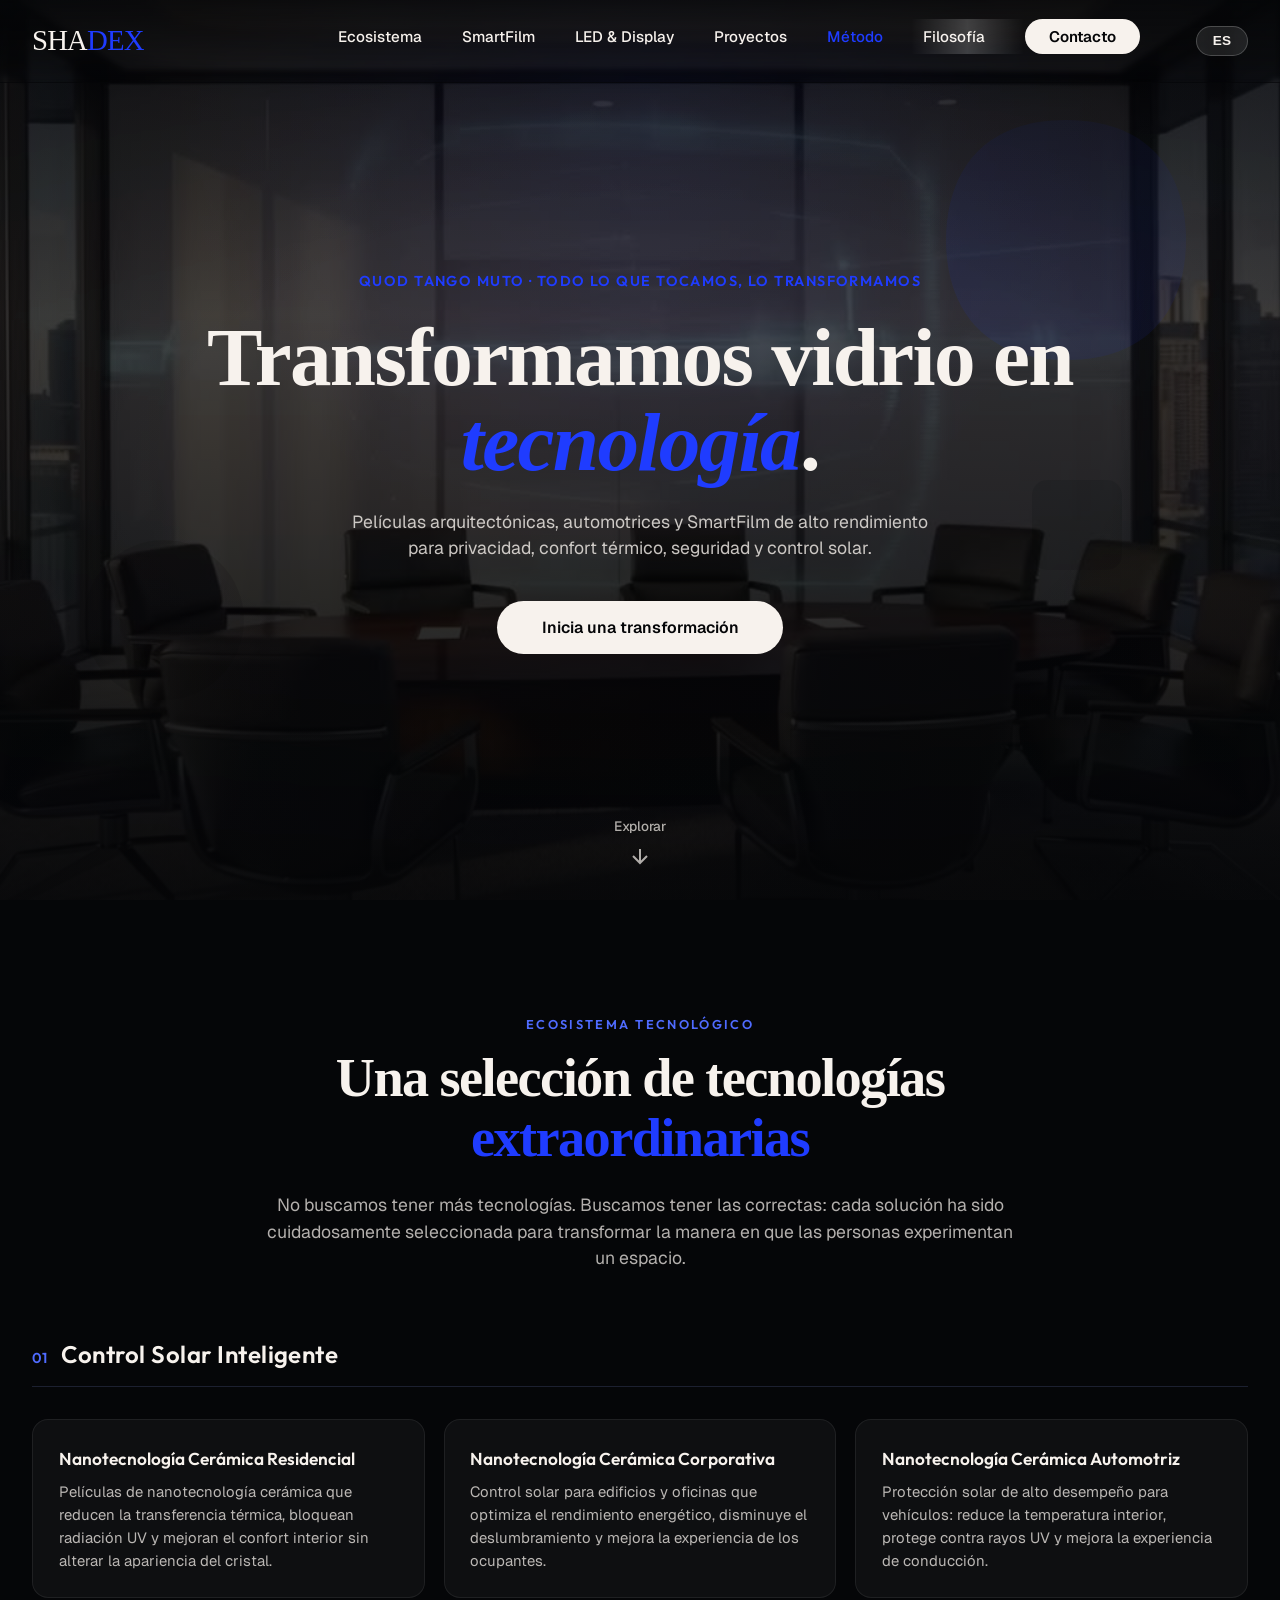
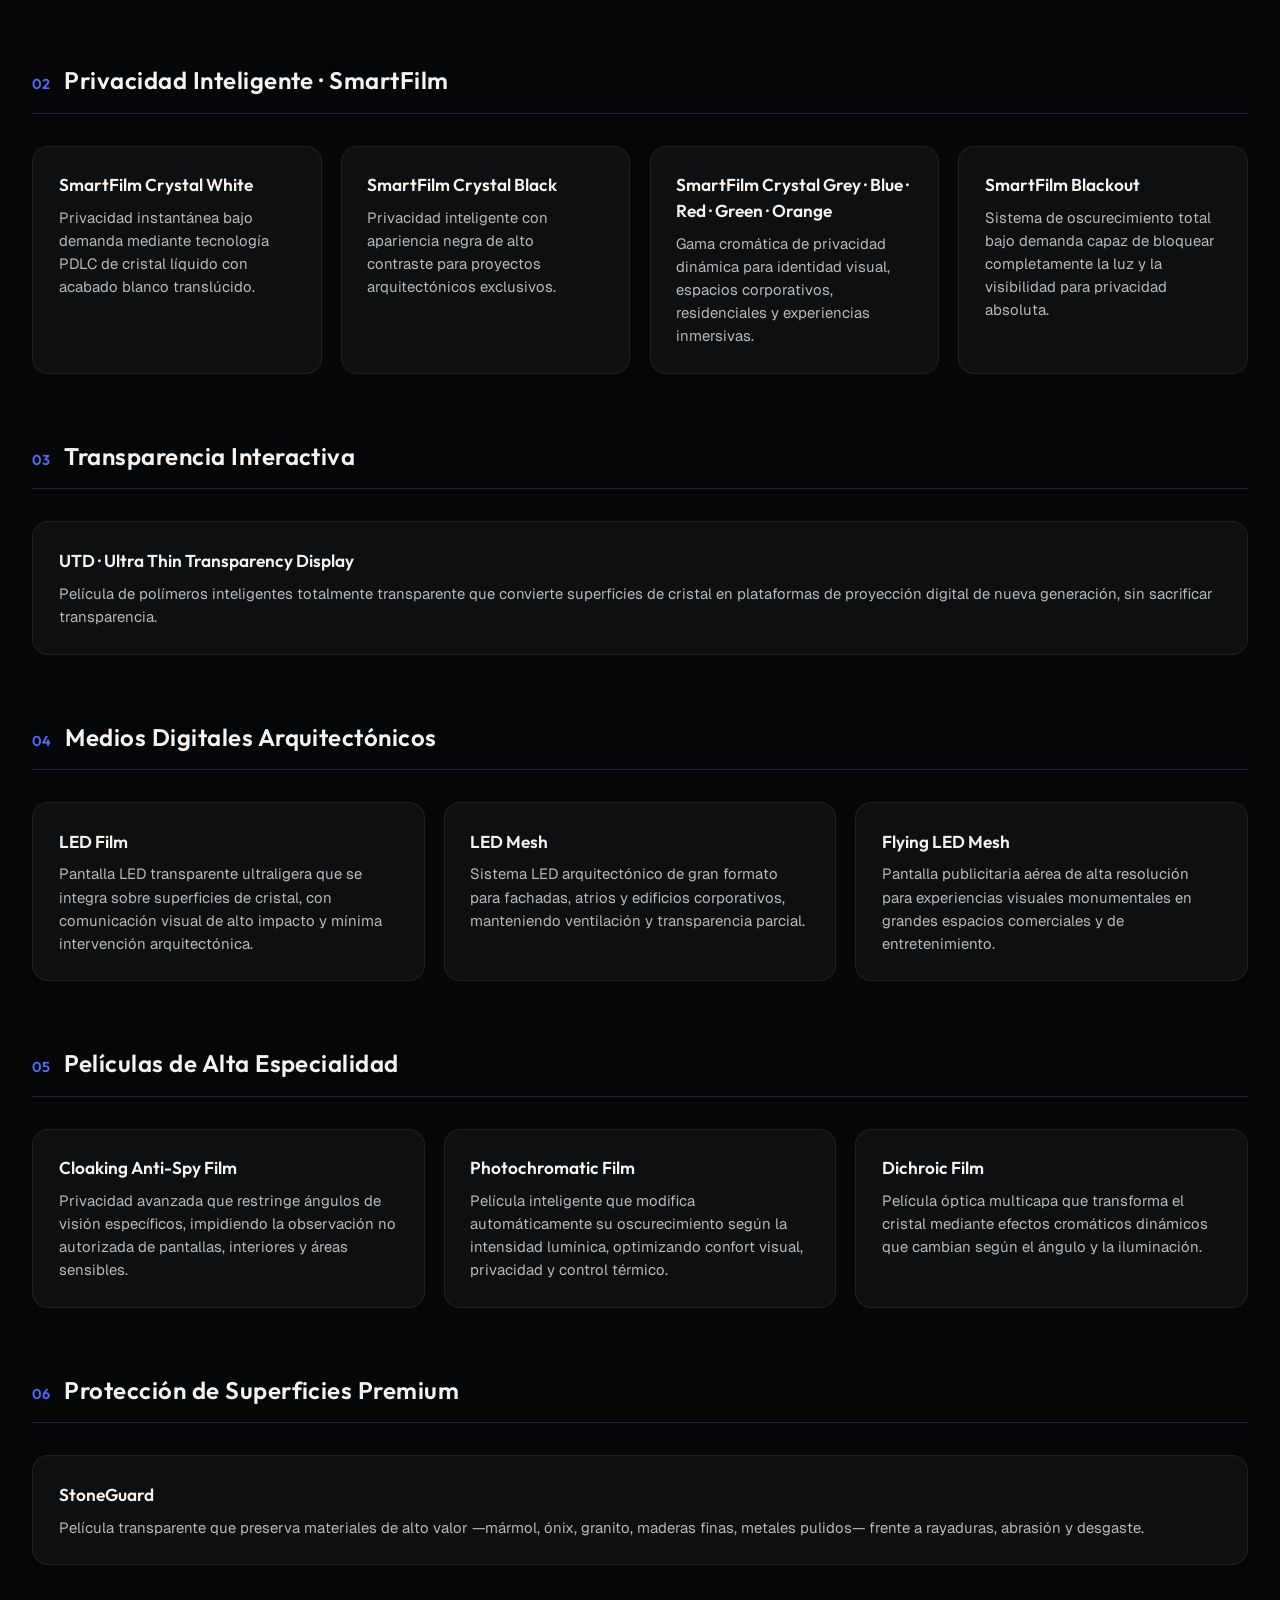
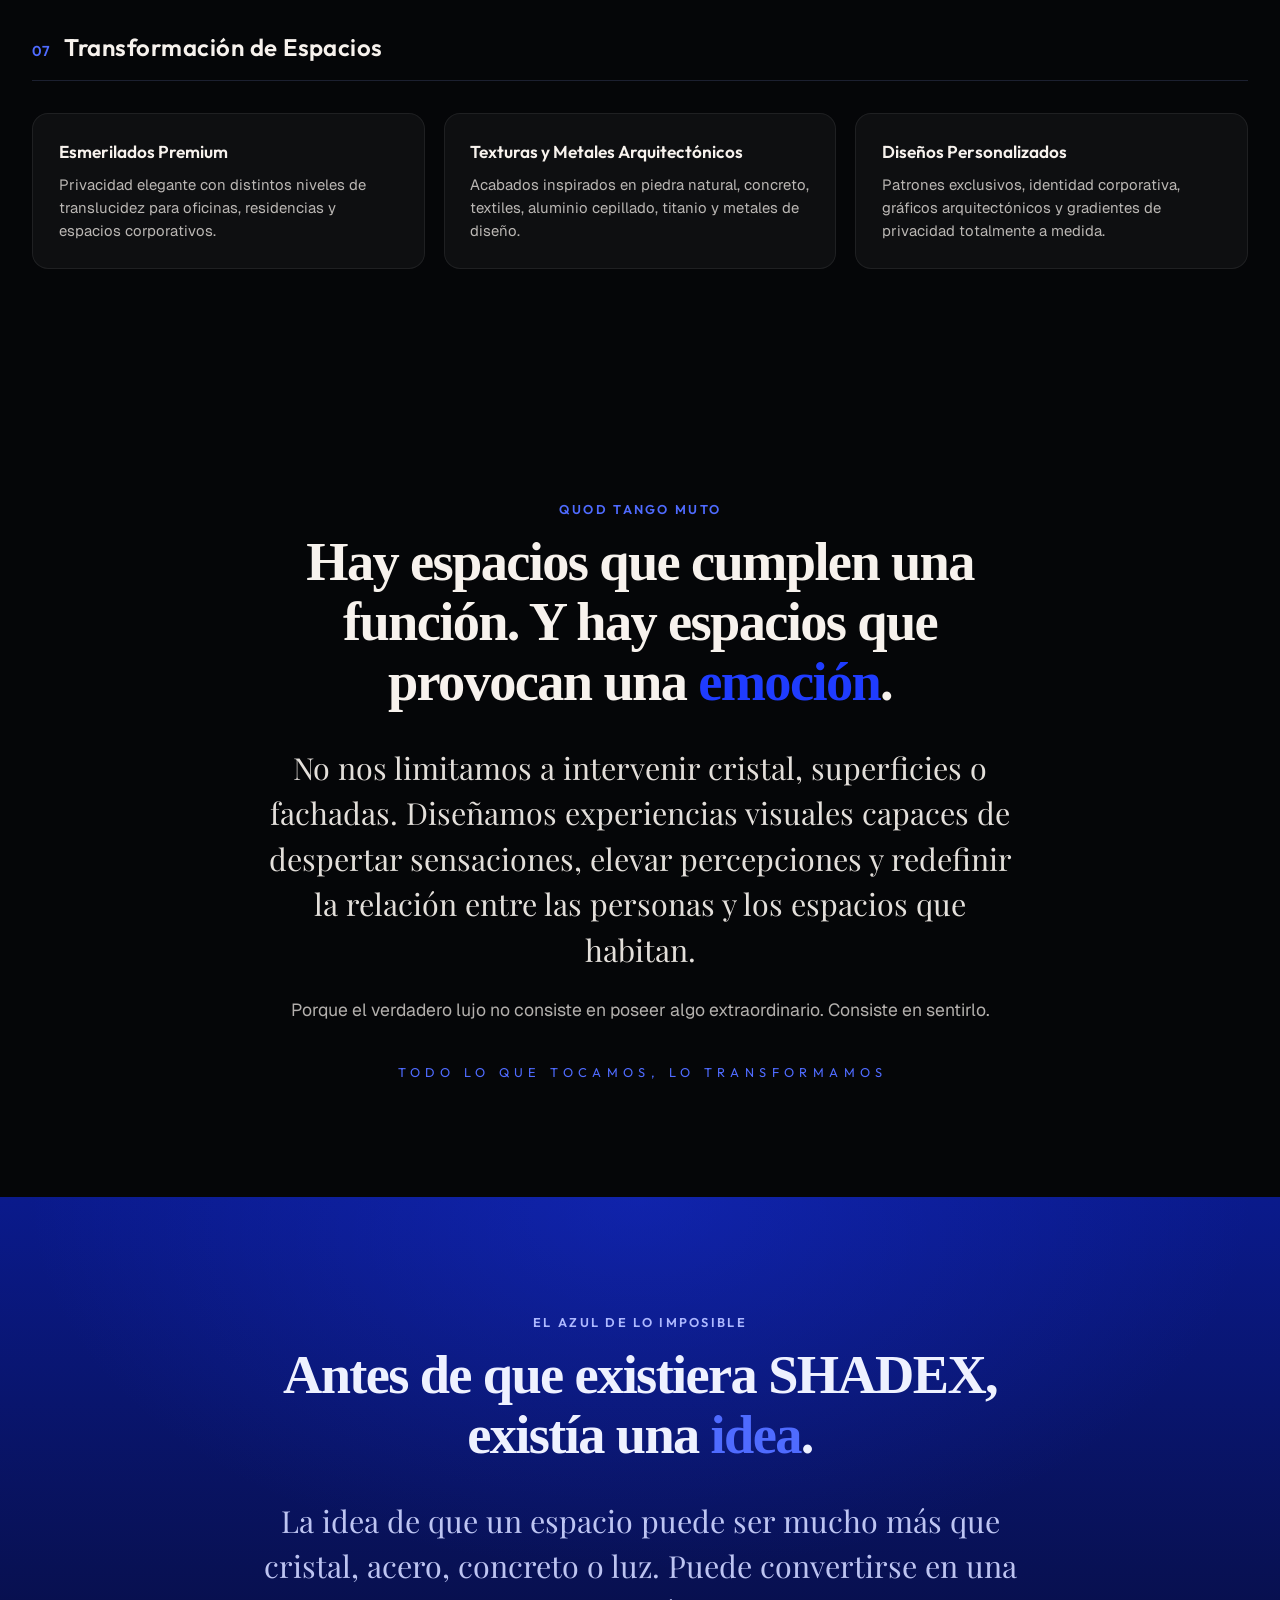
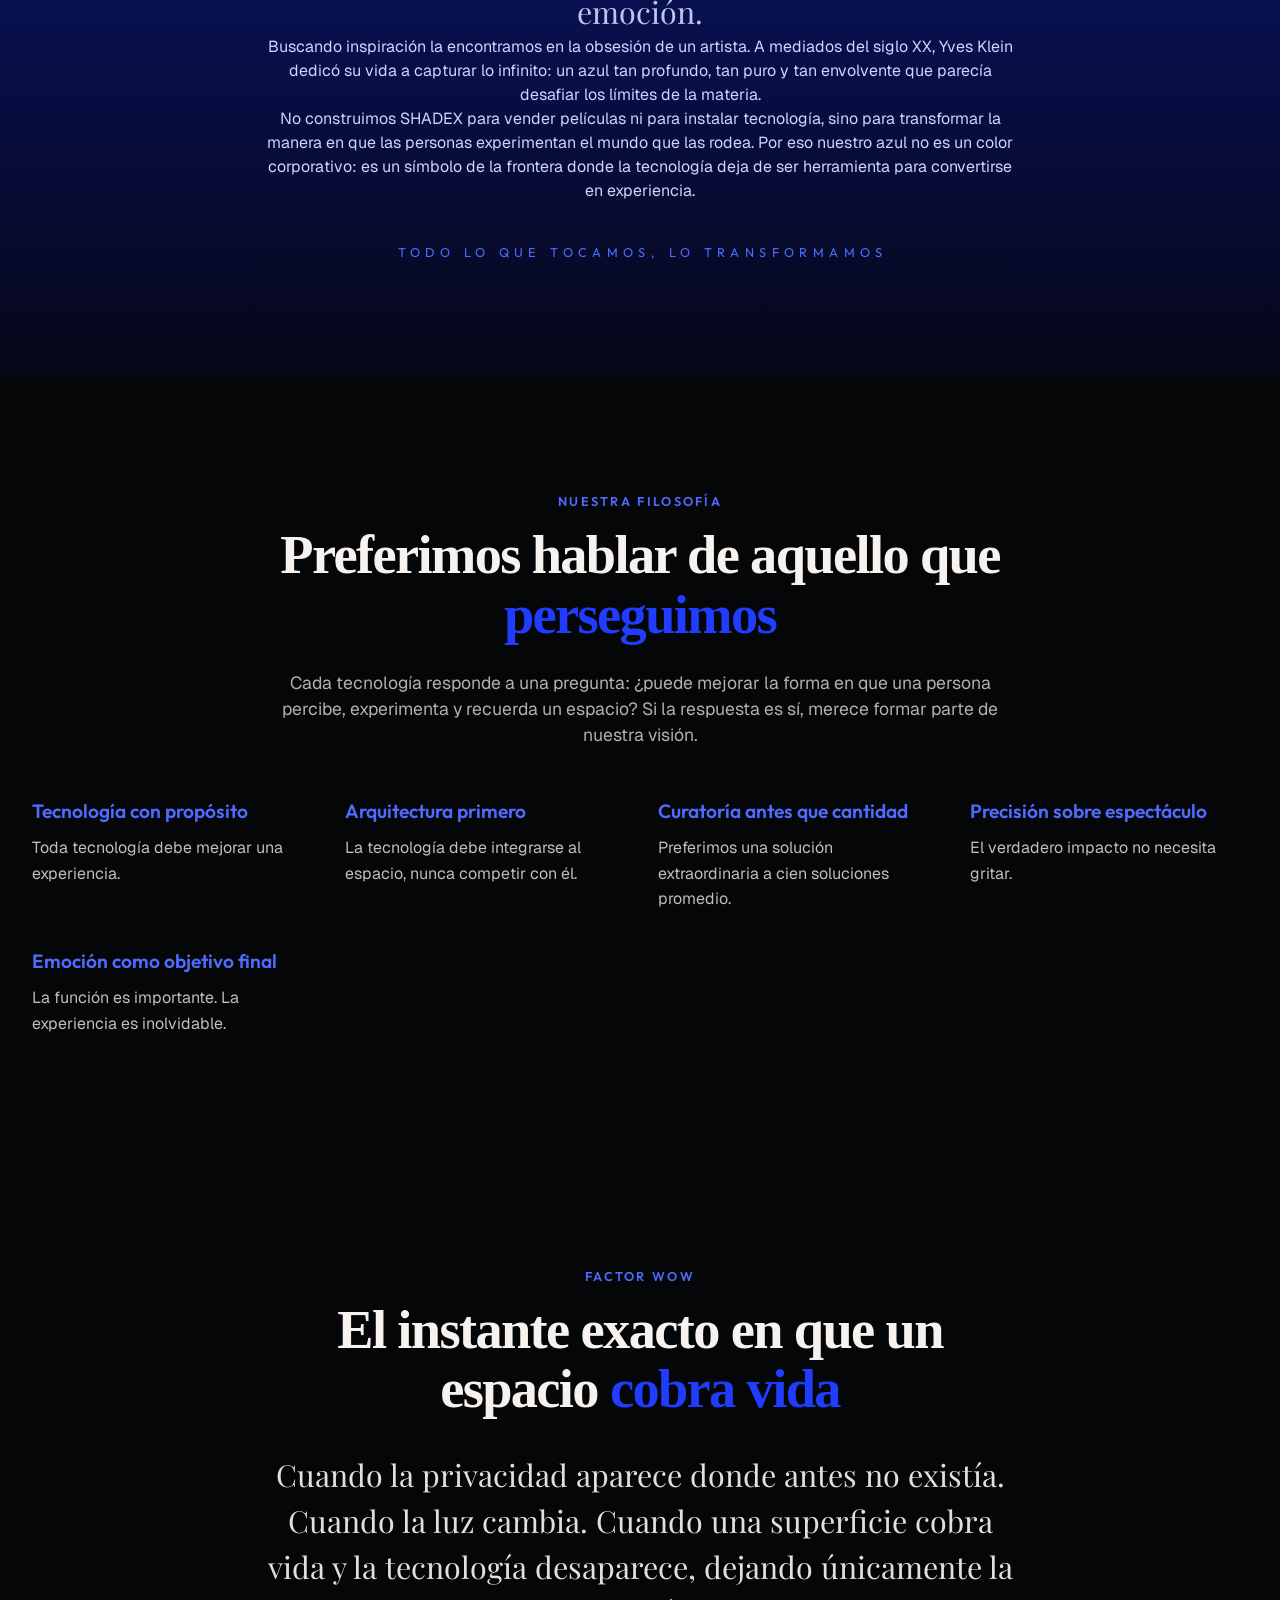
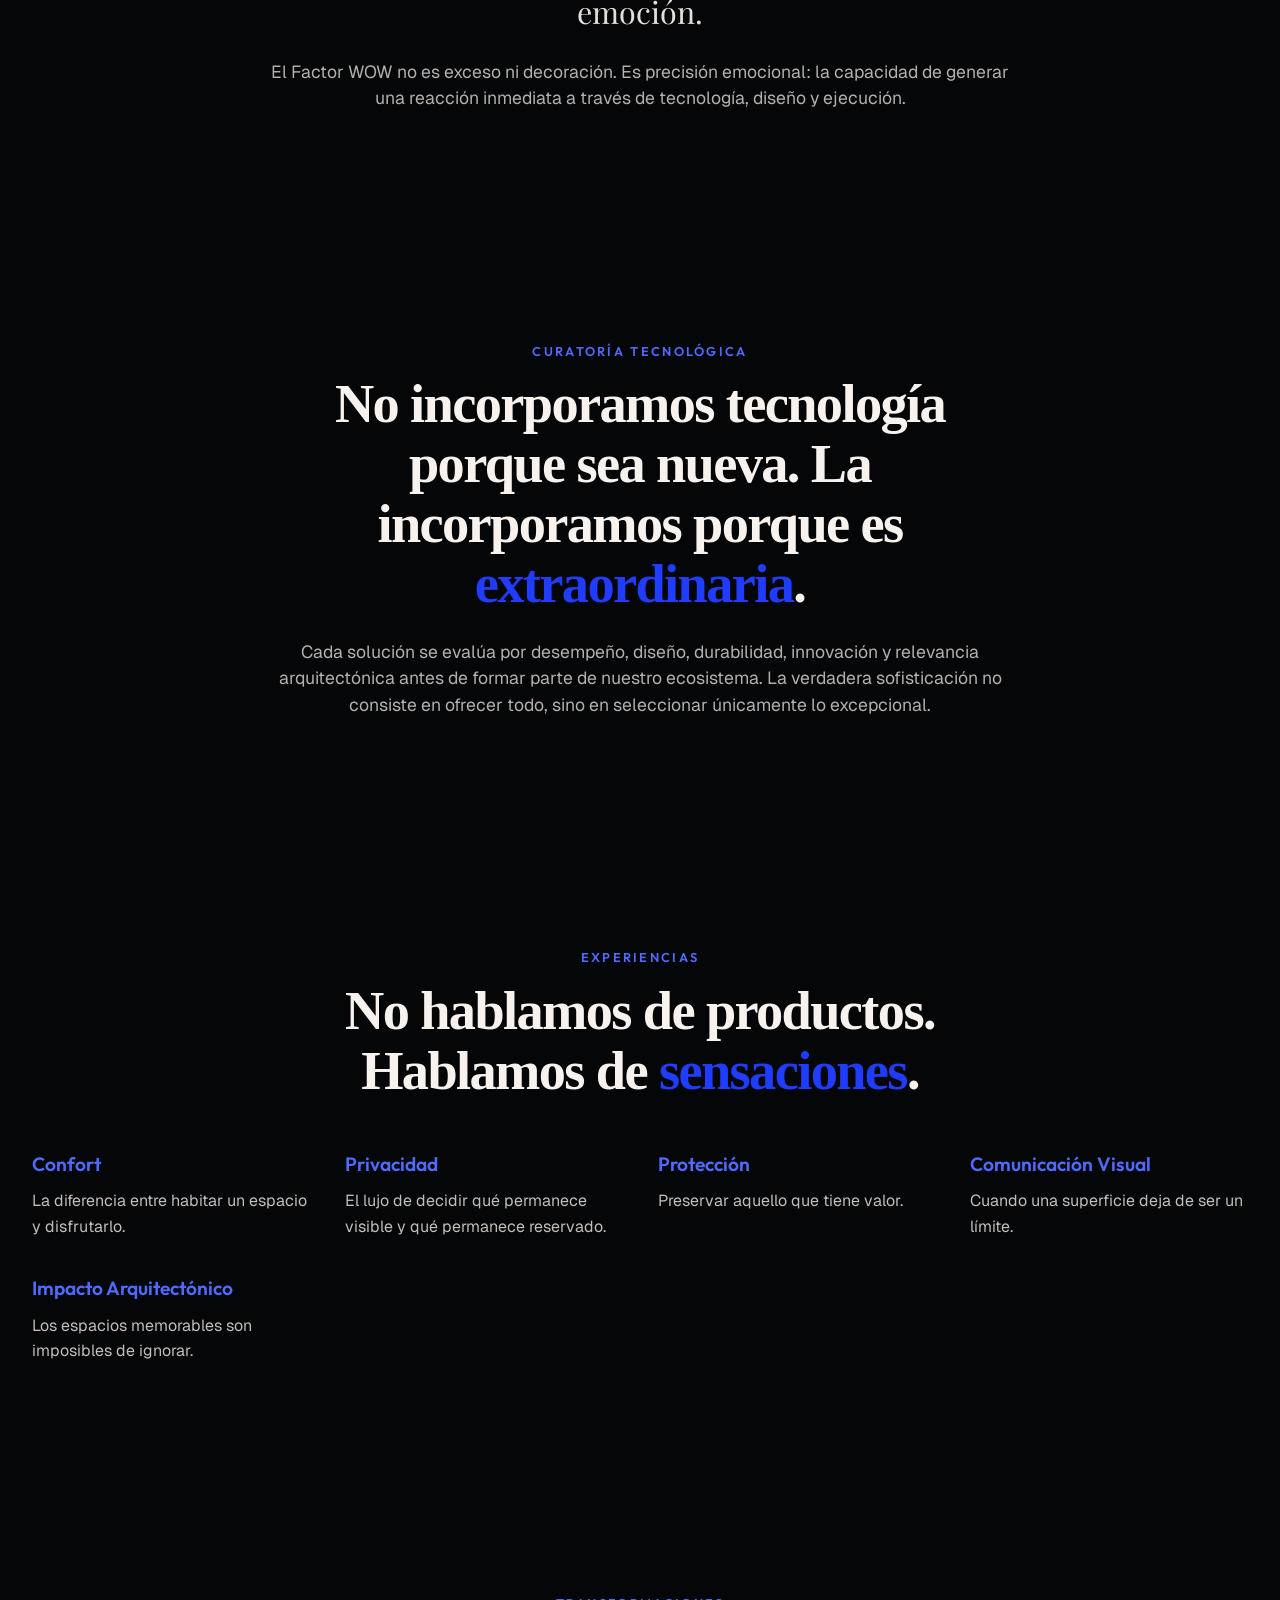
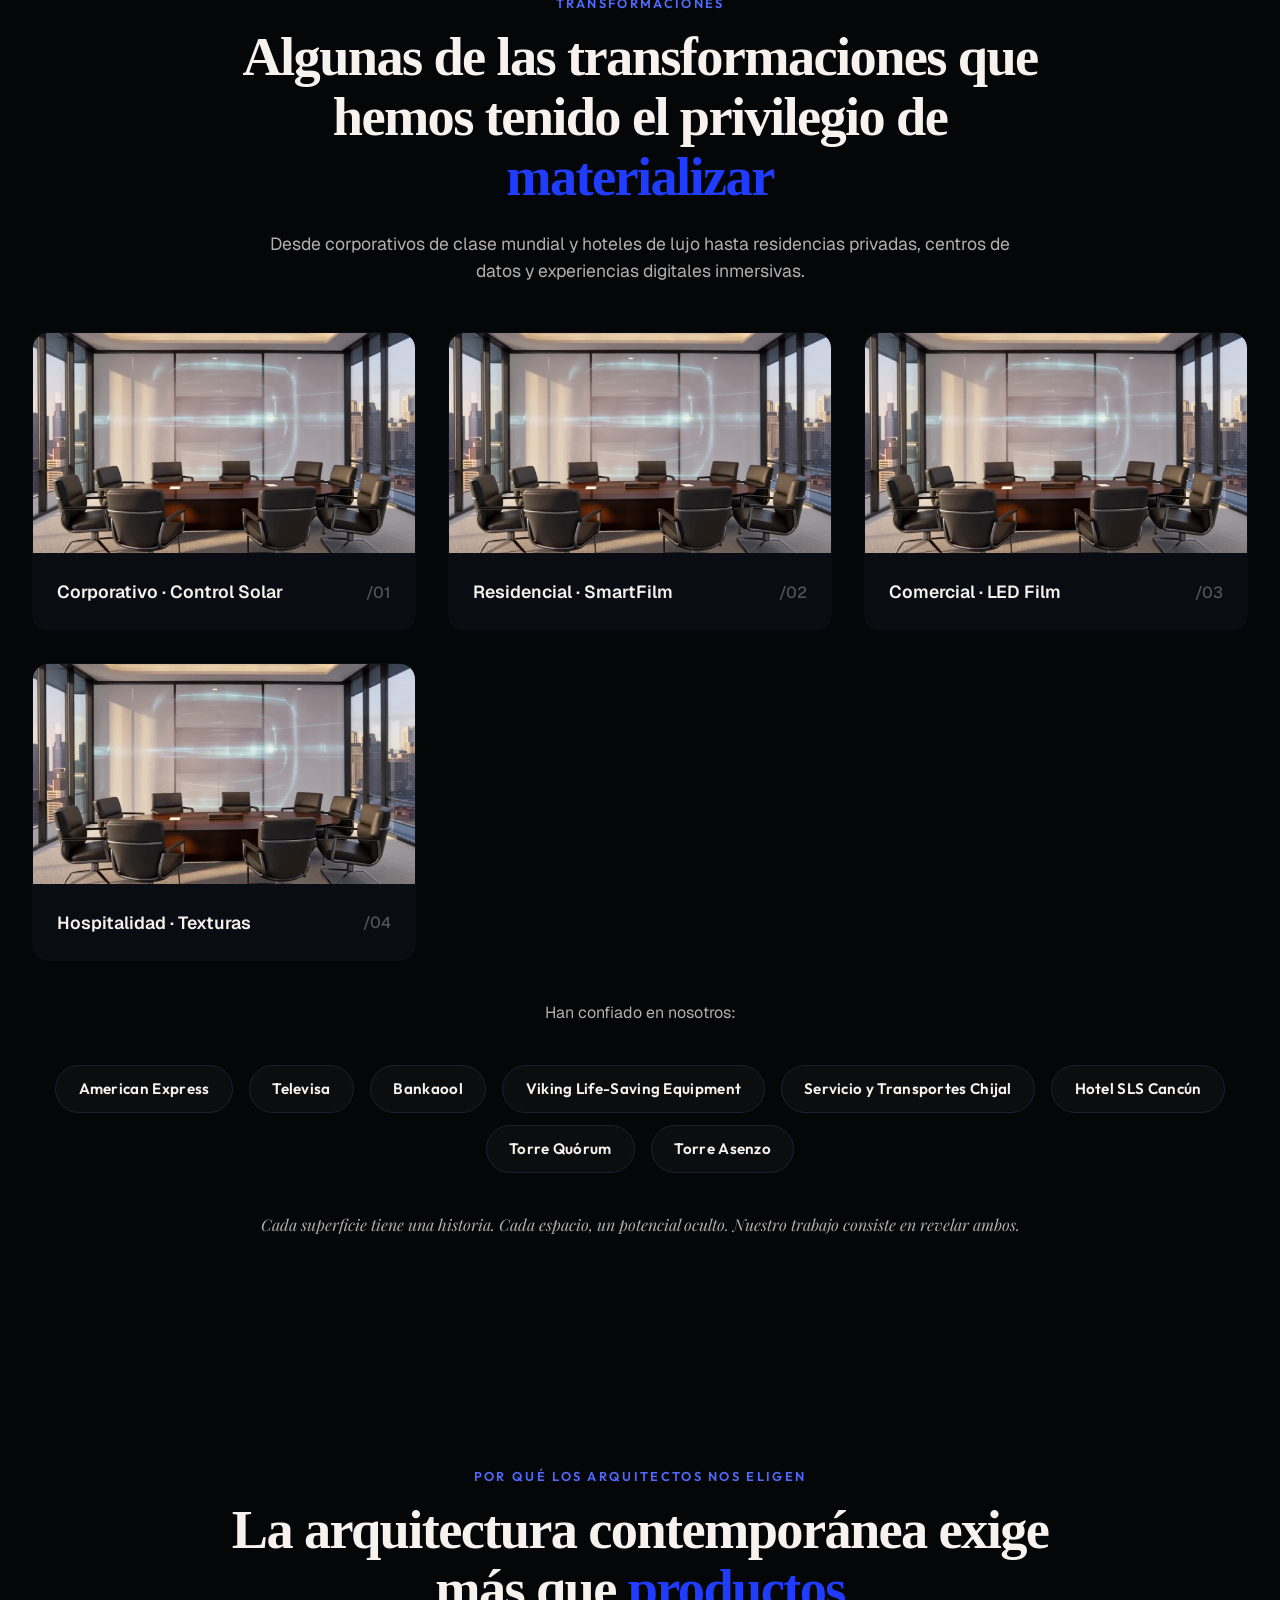
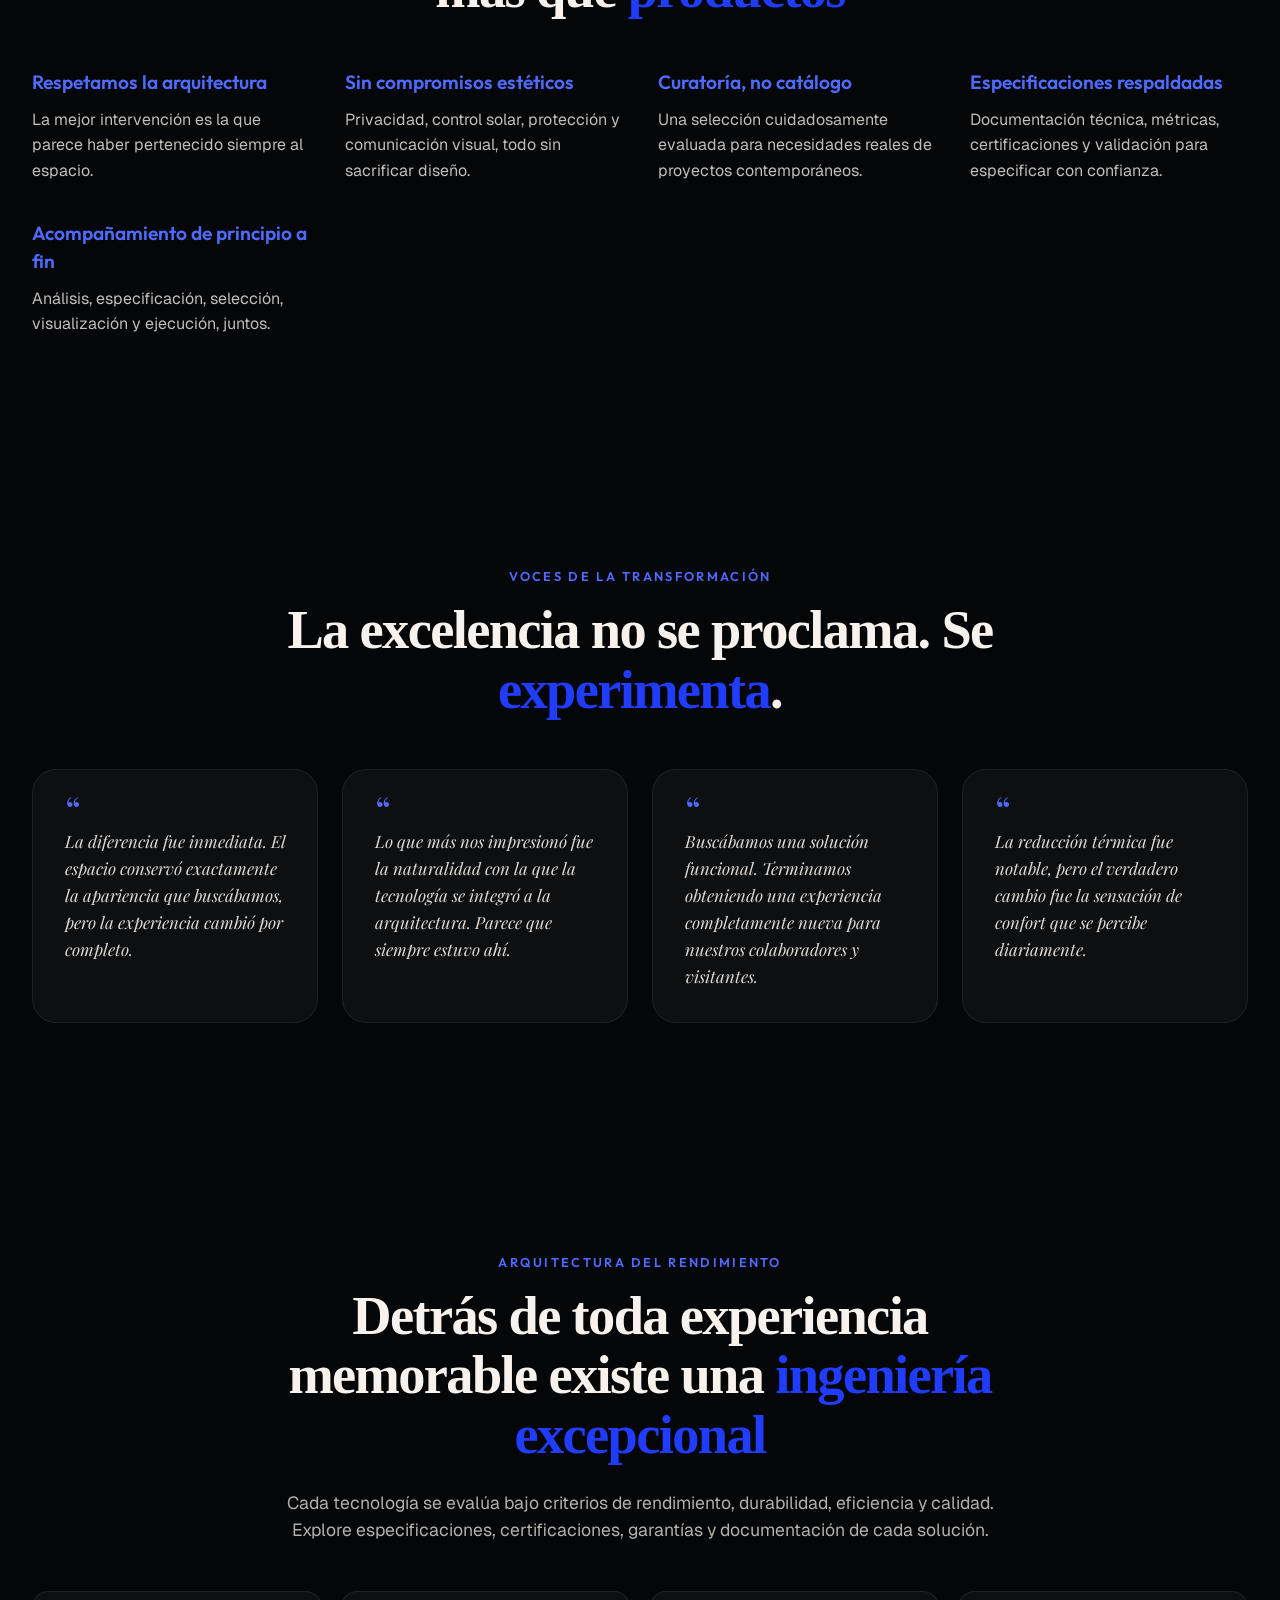
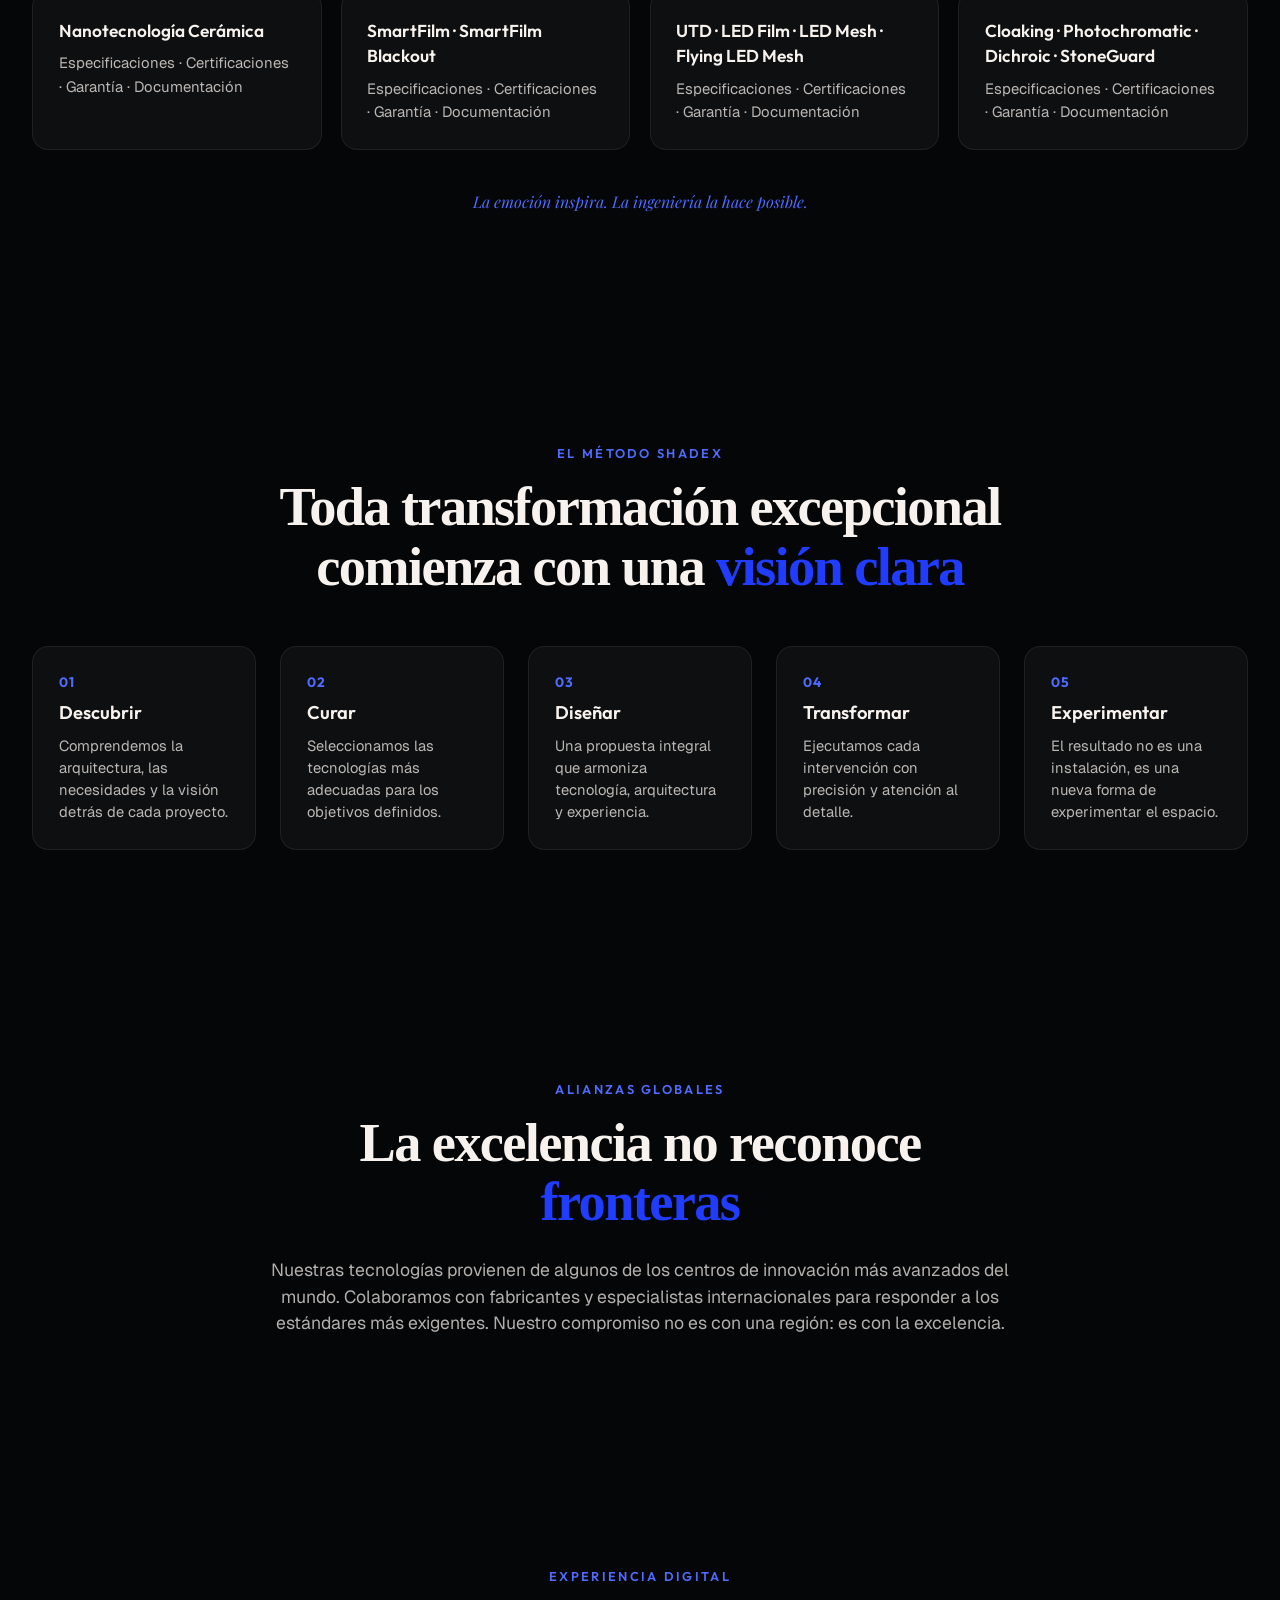
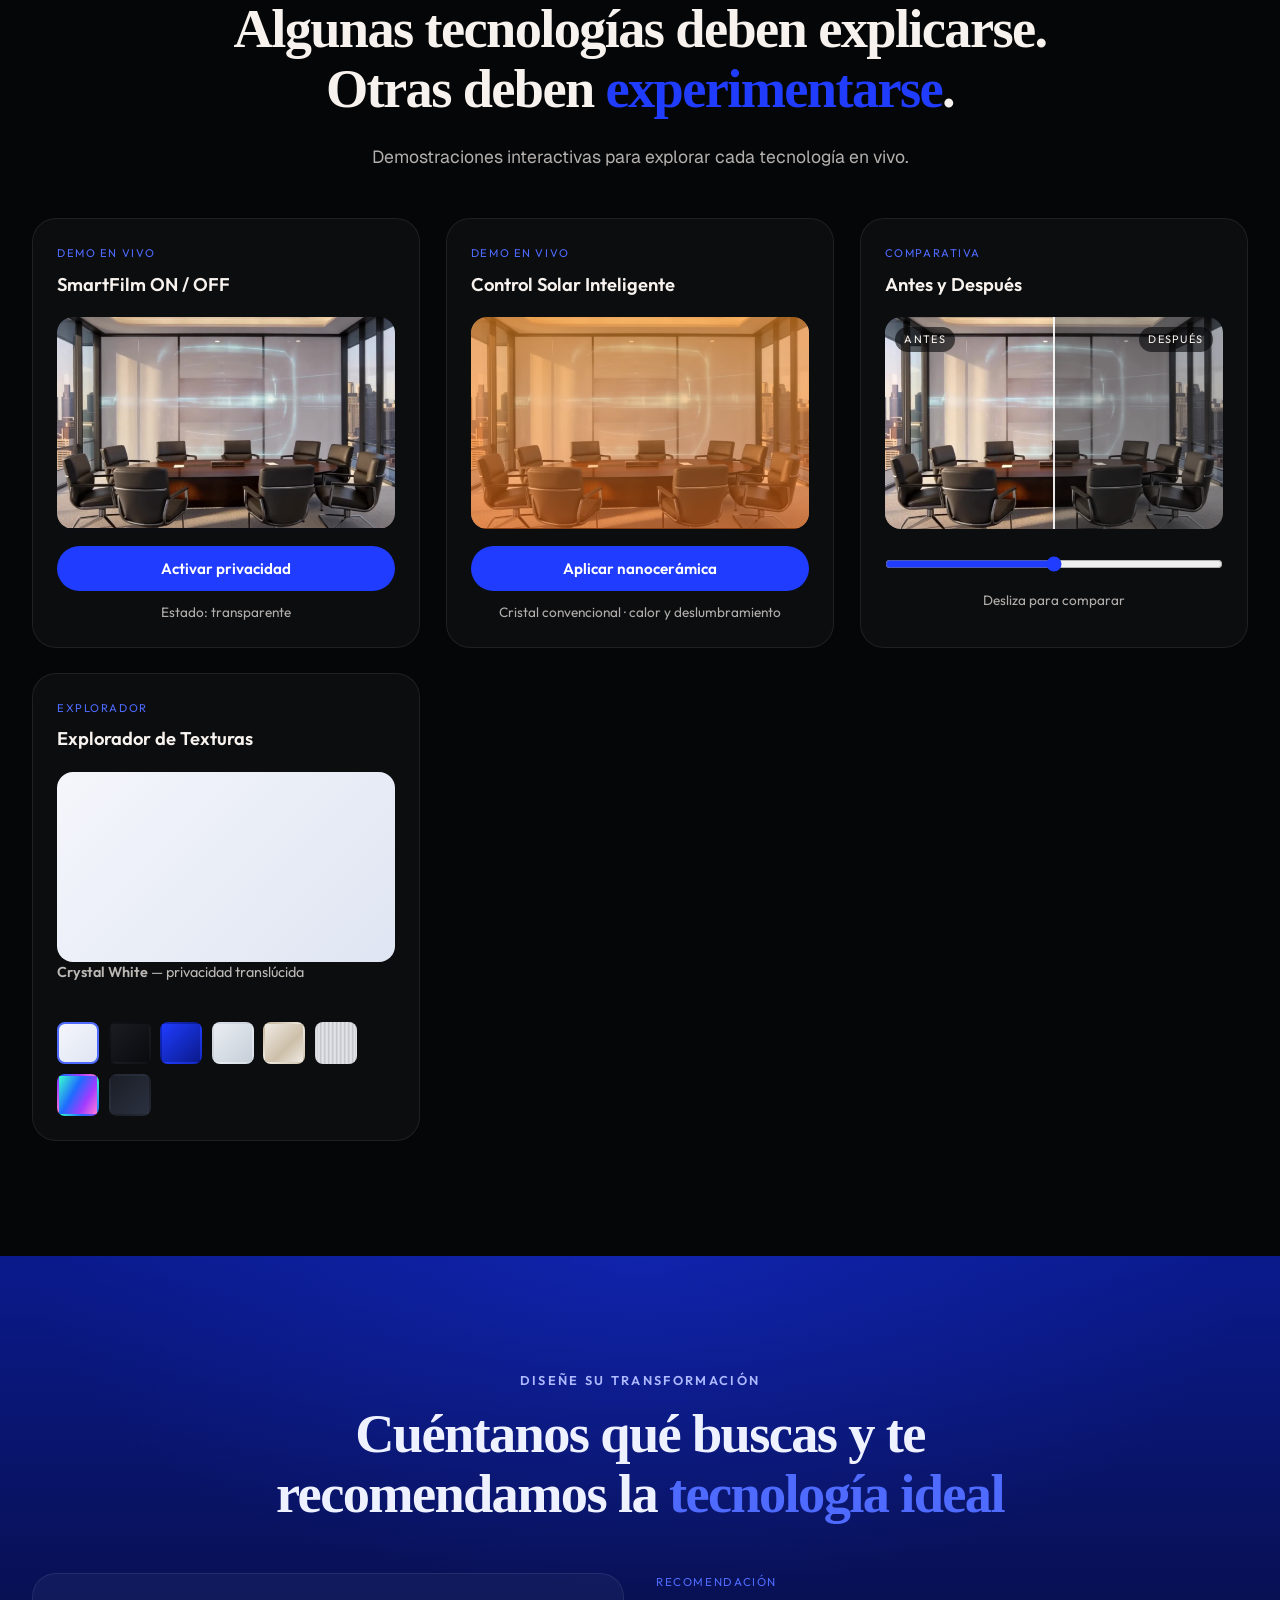
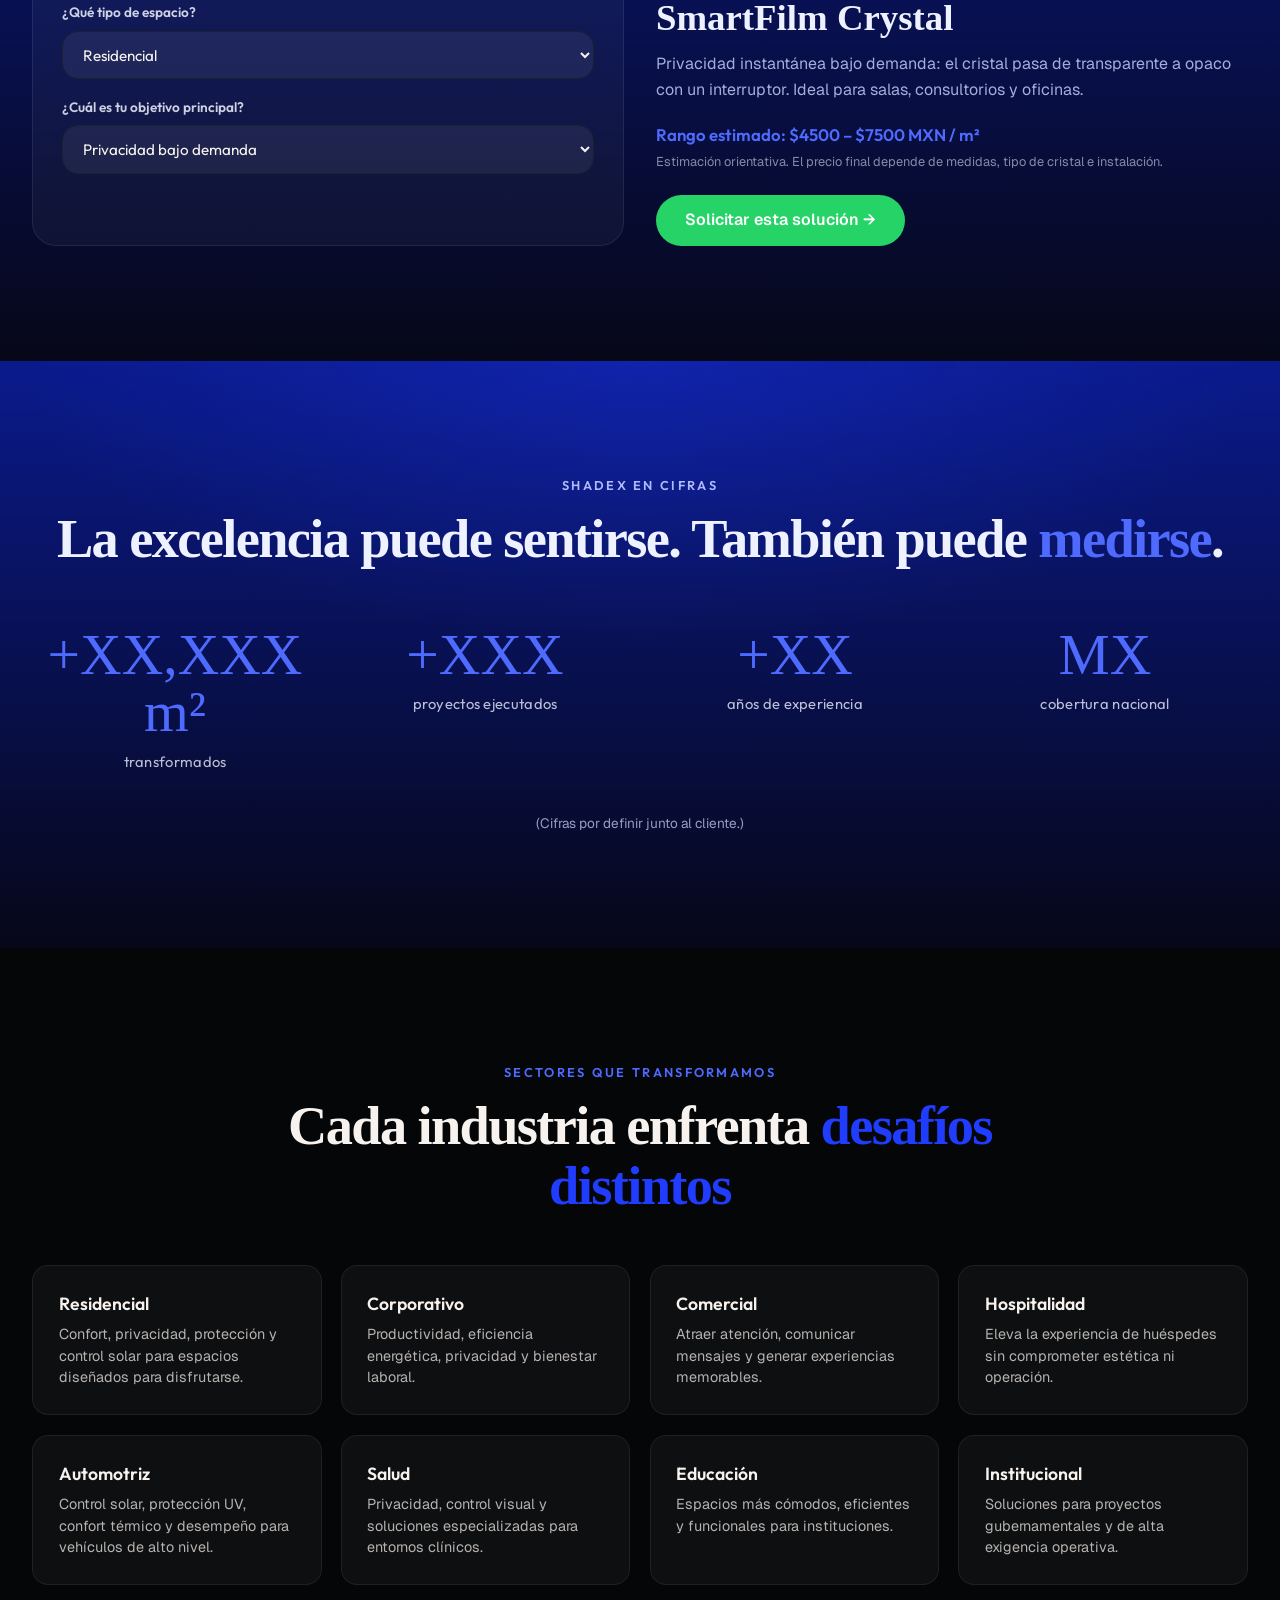
==== commit 3e576a52: "Fase 3: herramientas interactivas - Demo SmartFilm ON/OFF en vivo (esmerilado conmutable sobre video" ====
--- a/ShadexWebPage/index.html
+++ b/ShadexWebPage/index.html
@@ -1267,6 +1267,83 @@
     .demo-card .tag { font-family: var(--font-ui); font-size: 0.72rem; letter-spacing: 0.12em; text-transform: uppercase; color: var(--klein-glow); }
     .demo-card h4 { font-family: var(--font-ui); font-weight: 600; font-size: 1.08rem; margin: 0.5rem 0 0.4rem; }
     .demo-card p { opacity: 0.72; font-size: 0.92rem; line-height: 1.5; }
+
+    /* ===== FASE 3 · HERRAMIENTAS INTERACTIVAS ===== */
+    .lab-grid { display: grid; grid-template-columns: repeat(auto-fit, minmax(320px, 1fr)); gap: 1.6rem; margin-top: 3rem; }
+    .lab-card {
+      border: 1px solid rgba(255,255,255,0.08); border-radius: var(--border-radius-lg);
+      background: rgba(255,255,255,0.03); overflow: hidden; display: flex; flex-direction: column;
+    }
+    .lab-head { padding: 1.3rem 1.5rem 0; }
+    .lab-head .tag { font-family: var(--font-ui); font-size: 0.7rem; letter-spacing: 0.14em; text-transform: uppercase; color: var(--klein-glow); }
+    .lab-head h3 { font-family: var(--font-ui); font-weight: 600; font-size: 1.15rem; margin-top: 0.4rem; }
+    .lab-stage {
+      position: relative; margin: 1.2rem 1.5rem 0; border-radius: var(--border-radius-md);
+      overflow: hidden; aspect-ratio: 16/10; background: #0a0c14;
+    }
+    .lab-stage video, .lab-stage .scene { position: absolute; inset: 0; width: 100%; height: 100%; object-fit: cover; }
+    /* SmartFilm frost */
+    .sf-frost {
+      position: absolute; inset: 0; background: rgba(228,233,245,0.62);
+      backdrop-filter: blur(14px); -webkit-backdrop-filter: blur(14px);
+      transition: opacity 0.6s ease; opacity: 1;
+      display: grid; place-items: center;
+    }
+    .lab-stage.is-on .sf-frost { opacity: 0; }
+    .sf-frost span { font-family: var(--font-ui); font-weight: 600; letter-spacing: 0.18em; text-transform: uppercase; font-size: 0.8rem; color: #2a3350; }
+    /* Solar tint */
+    .solar-tint { position: absolute; inset: 0; background: linear-gradient(180deg, rgba(255,170,40,0.0), rgba(255,120,30,0.0)); transition: background 0.6s ease, box-shadow 0.6s ease; }
+    .lab-stage.solar-off .solar-tint { background: linear-gradient(180deg, rgba(255,180,60,0.42), rgba(255,110,30,0.34)); box-shadow: inset 0 0 120px rgba(255,120,20,0.5); }
+    /* Antes/Después */
+    .ba-after { position: absolute; inset: 0; clip-path: inset(0 50% 0 0); }
+    .ba-after .scene { filter: saturate(1.08) brightness(1.05); }
+    .ba-before .scene { filter: grayscale(0.4) brightness(0.78) contrast(0.95); }
+    .ba-divider { position: absolute; top: 0; bottom: 0; left: 50%; width: 2px; background: rgba(255,255,255,0.9); transform: translateX(-1px); pointer-events: none; box-shadow: 0 0 12px rgba(0,0,0,0.4); }
+    .ba-label { position: absolute; top: 10px; font-family: var(--font-ui); font-size: 0.68rem; letter-spacing: 0.12em; text-transform: uppercase; background: rgba(5,6,8,0.6); padding: 0.25rem 0.6rem; border-radius: var(--border-radius-full); }
+    .ba-label.l { left: 10px; } .ba-label.r { right: 10px; }
+    .lab-controls { padding: 1.1rem 1.5rem 1.5rem; }
+    .lab-toggle {
+      width: 100%; border: none; cursor: pointer; border-radius: var(--border-radius-full);
+      padding: 0.8rem 1rem; font-family: var(--font-ui); font-weight: 600; font-size: 0.95rem;
+      background: var(--klein); color: #fff; transition: background 0.2s, transform 0.1s;
+    }
+    .lab-toggle:hover { background: var(--klein-glow); }
+    .lab-toggle:active { transform: scale(0.98); }
+    .lab-state { text-align: center; font-family: var(--font-ui); font-size: 0.85rem; opacity: 0.7; margin-top: 0.7rem; }
+    .ba-range { width: 100%; margin-top: 0.6rem; accent-color: var(--klein); }
+
+    /* Explorador de texturas */
+    .tex-stage { aspect-ratio: 16/9; }
+    .tex-preview { position: absolute; inset: 0; transition: background 0.5s ease, filter 0.5s ease; }
+    .tex-swatches { display: flex; flex-wrap: wrap; gap: 0.6rem; padding: 1.1rem 1.5rem 1.5rem; }
+    .tex-sw {
+      width: 42px; height: 42px; border-radius: 8px; cursor: pointer; border: 2px solid transparent;
+      transition: border-color 0.2s, transform 0.1s; background-size: cover;
+    }
+    .tex-sw:hover { transform: scale(1.06); }
+    .tex-sw.active { border-color: var(--klein-glow); }
+    .tex-name { padding: 0 1.5rem 1.3rem; font-family: var(--font-ui); font-size: 0.9rem; opacity: 0.75; }
+    .tex-name b { color: var(--color-black); font-weight: 600; }
+
+    /* Configurador */
+    .config-wrap { display: grid; grid-template-columns: 1fr 1fr; gap: 2rem; margin-top: 3rem; }
+    @media (max-width: 760px) { .config-wrap { grid-template-columns: 1fr; } }
+    .config-panel { background: rgba(255,255,255,0.04); border: 1px solid rgba(255,255,255,0.08); border-radius: var(--border-radius-lg); padding: 1.8rem; }
+    .config-panel label { display: block; font-family: var(--font-ui); font-weight: 600; font-size: 0.85rem; margin: 1.1rem 0 0.5rem; opacity: 0.85; }
+    .config-panel label:first-of-type { margin-top: 0; }
+    .config-panel select {
+      width: 100%; padding: 0.8rem 1rem; border-radius: var(--border-radius-md);
+      background: rgba(255,255,255,0.06); color: var(--color-black);
+      border: 1px solid var(--color-border); font-family: var(--font-ui); font-size: 0.95rem;
+    }
+    .config-panel select option { background: #0a0c14; color: #f7f2ed; }
+    .config-result { display: flex; flex-direction: column; justify-content: center; }
+    .config-result .rec-tag { font-family: var(--font-ui); font-size: 0.72rem; letter-spacing: 0.14em; text-transform: uppercase; color: var(--klein-glow); }
+    .config-result h3 { font-family: var(--font-heading); font-size: clamp(1.6rem, 4vw, 2.3rem); margin: 0.5rem 0 0.8rem; line-height: 1.1; }
+    .config-result .rec-desc { opacity: 0.8; line-height: 1.6; font-size: 1rem; }
+    .config-result .rec-est { margin-top: 1.2rem; font-family: var(--font-ui); font-weight: 600; color: var(--klein-glow); font-size: 1.05rem; }
+    .config-result .rec-note { font-size: 0.8rem; opacity: 0.55; margin-top: 0.3rem; }
+    .config-result .whatsapp-cta { margin-top: 1.5rem; align-self: flex-start; }
   </style>
 </head>
 <body>
@@ -1609,13 +1686,100 @@
     <div class="center narrow">
       <div class="eyebrow" data-es="Experiencia Digital" data-en="Digital Experience">Experiencia Digital</div>
       <h2 class="sec-title" data-es="Algunas tecnologías deben explicarse. Otras deben <span class='accent'>experimentarse</span>." data-en="Some technologies must be explained. Others must be <span class='accent'>experienced</span>.">Algunas tecnologías deben explicarse. Otras deben <span class="accent">experimentarse</span>.</h2>
-      <p class="sec-text muted" style="margin-left:auto;margin-right:auto;" data-es="Próximamente: demostraciones interactivas para explorar cada tecnología en vivo." data-en="Coming soon: interactive demos to explore each technology live.">Próximamente: demostraciones interactivas para explorar cada tecnología en vivo.</p>
-    </div>
-    <div class="demo-grid">
-      <div class="demo-card"><span class="tag" data-es="Demo" data-en="Demo">Demo</span><h4>SmartFilm ON / OFF</h4><p data-es="Privacidad instantánea en tiempo real." data-en="Instant privacy in real time.">Privacidad instantánea en tiempo real.</p></div>
-      <div class="demo-card"><span class="tag" data-es="Demo" data-en="Demo">Demo</span><h4 data-es="Control Solar Inteligente" data-en="Smart Solar Control">Control Solar Inteligente</h4><p data-es="Comparativa entre cristal convencional y nanotecnología cerámica." data-en="A comparison between conventional glass and ceramic nanotechnology.">Comparativa entre cristal convencional y nanotecnología cerámica.</p></div>
-      <div class="demo-card"><span class="tag" data-es="Demo" data-en="Demo">Demo</span><h4 data-es="Antes y Después" data-en="Before & After">Antes y Después</h4><p data-es="Transformaciones reales, lado a lado." data-en="Real transformations, side by side.">Transformaciones reales, lado a lado.</p></div>
-      <div class="demo-card"><span class="tag" data-es="Demo" data-en="Demo">Demo</span><h4 data-es="Explorador de Texturas" data-en="Texture Explorer">Explorador de Texturas</h4><p data-es="Acabados, gradientes, esmerilados y diseños personalizados." data-en="Finishes, gradients, frosted and custom designs.">Acabados, gradientes, esmerilados y diseños personalizados.</p></div>
+      <p class="sec-text muted" style="margin-left:auto;margin-right:auto;" data-es="Demostraciones interactivas para explorar cada tecnología en vivo." data-en="Interactive demos to explore each technology live.">Demostraciones interactivas para explorar cada tecnología en vivo.</p>
+    </div>
+    <div class="lab-grid">
+
+      <!-- SmartFilm ON/OFF -->
+      <div class="lab-card">
+        <div class="lab-head"><span class="tag" data-es="Demo en vivo" data-en="Live demo">Demo en vivo</span><h3>SmartFilm ON / OFF</h3></div>
+        <div class="lab-stage is-on" id="sfStage">
+          <video id="labVideoSF" muted loop playsinline preload="none" poster="poster.jpg"></video>
+          <div class="sf-frost"><span data-es="Privacidad activada" data-en="Privacy on">Privacidad activada</span></div>
+        </div>
+        <div class="lab-controls">
+          <button class="lab-toggle" type="button" data-target="sfStage" data-mode="sf" data-es="Activar privacidad" data-en="Activate privacy">Activar privacidad</button>
+          <div class="lab-state" id="sfState" data-es="Estado: transparente" data-en="State: transparent">Estado: transparente</div>
+        </div>
+      </div>
+
+      <!-- Control Solar -->
+      <div class="lab-card">
+        <div class="lab-head"><span class="tag" data-es="Demo en vivo" data-en="Live demo">Demo en vivo</span><h3 data-es="Control Solar Inteligente" data-en="Smart Solar Control">Control Solar Inteligente</h3></div>
+        <div class="lab-stage solar-off" id="solarStage">
+          <video id="labVideoSolar" muted loop playsinline preload="none" poster="poster.jpg"></video>
+          <div class="solar-tint"></div>
+        </div>
+        <div class="lab-controls">
+          <button class="lab-toggle" type="button" data-target="solarStage" data-mode="solar" data-es="Aplicar nanocerámica" data-en="Apply nanoceramic">Aplicar nanocerámica</button>
+          <div class="lab-state" id="solarState" data-es="Cristal convencional · calor y deslumbramiento" data-en="Conventional glass · heat and glare">Cristal convencional · calor y deslumbramiento</div>
+        </div>
+      </div>
+
+      <!-- Antes / Después -->
+      <div class="lab-card">
+        <div class="lab-head"><span class="tag" data-es="Comparativa" data-en="Comparison">Comparativa</span><h3 data-es="Antes y Después" data-en="Before & After">Antes y Después</h3></div>
+        <div class="lab-stage" id="baStage">
+          <div class="ba-before"><img class="scene" src="poster.jpg" alt="Antes"></div>
+          <div class="ba-after" id="baAfter"><img class="scene" src="poster.jpg" alt="Después"></div>
+          <div class="ba-divider" id="baDivider"></div>
+          <span class="ba-label l" data-es="Antes" data-en="Before">Antes</span>
+          <span class="ba-label r" data-es="Después" data-en="After">Después</span>
+        </div>
+        <div class="lab-controls">
+          <input class="ba-range" id="baRange" type="range" min="0" max="100" value="50" aria-label="Antes y Después">
+          <div class="lab-state" data-es="Desliza para comparar" data-en="Slide to compare">Desliza para comparar</div>
+        </div>
+      </div>
+
+      <!-- Explorador de texturas -->
+      <div class="lab-card">
+        <div class="lab-head"><span class="tag" data-es="Explorador" data-en="Explorer">Explorador</span><h3 data-es="Explorador de Texturas" data-en="Texture Explorer">Explorador de Texturas</h3></div>
+        <div class="lab-stage tex-stage"><div class="tex-preview" id="texPreview"></div></div>
+        <div class="tex-name" id="texName"><b>Crystal White</b> — <span data-es="privacidad translúcida" data-en="translucent privacy">privacidad translúcida</span></div>
+        <div class="tex-swatches" id="texSwatches"></div>
+      </div>
+
+    </div>
+  </div>
+</section>
+
+<!-- ===== CONFIGURADOR ===== -->
+<section class="pad azul-section" id="configurador">
+  <div class="container">
+    <div class="center narrow">
+      <div class="eyebrow" data-es="Diseñe su Transformación" data-en="Design Your Transformation">Diseñe su Transformación</div>
+      <h2 class="sec-title" data-es="Cuéntanos qué buscas y te recomendamos la <span class='accent-text'>tecnología ideal</span>" data-en="Tell us what you need and we'll recommend the <span class='accent-text'>ideal technology</span>">Cuéntanos qué buscas y te recomendamos la <span class="accent-text">tecnología ideal</span></h2>
+    </div>
+    <div class="config-wrap">
+      <div class="config-panel">
+        <label for="cfgSector" data-es="¿Qué tipo de espacio?" data-en="What type of space?">¿Qué tipo de espacio?</label>
+        <select id="cfgSector">
+          <option value="residencial" data-es="Residencial" data-en="Residential">Residencial</option>
+          <option value="corporativo" data-es="Corporativo / Oficinas" data-en="Corporate / Offices">Corporativo / Oficinas</option>
+          <option value="comercial" data-es="Comercial / Retail" data-en="Commercial / Retail">Comercial / Retail</option>
+          <option value="hotel" data-es="Hotelería / Restaurantes" data-en="Hospitality / Restaurants">Hotelería / Restaurantes</option>
+          <option value="automotriz" data-es="Automotriz" data-en="Automotive">Automotriz</option>
+          <option value="salud" data-es="Salud / Corporativo sensible" data-en="Healthcare / Sensitive">Salud / Corporativo sensible</option>
+        </select>
+        <label for="cfgObjetivo" data-es="¿Cuál es tu objetivo principal?" data-en="What is your main goal?">¿Cuál es tu objetivo principal?</label>
+        <select id="cfgObjetivo">
+          <option value="privacidad" data-es="Privacidad bajo demanda" data-en="On-demand privacy">Privacidad bajo demanda</option>
+          <option value="solar" data-es="Control solar y confort térmico" data-en="Solar control & thermal comfort">Control solar y confort térmico</option>
+          <option value="seguridad" data-es="Seguridad y protección" data-en="Safety & protection">Seguridad y protección</option>
+          <option value="comunicacion" data-es="Comunicación visual / medios" data-en="Visual communication / media">Comunicación visual / medios</option>
+          <option value="estetica" data-es="Estética y diseño" data-en="Aesthetics & design">Estética y diseño</option>
+          <option value="antiespionaje" data-es="Confidencialidad / anti-espionaje" data-en="Confidentiality / anti-spy">Confidencialidad / anti-espionaje</option>
+        </select>
+      </div>
+      <div class="config-result">
+        <span class="rec-tag" data-es="Recomendación" data-en="Recommendation">Recomendación</span>
+        <h3 id="cfgRecName">SmartFilm Crystal White</h3>
+        <p class="rec-desc" id="cfgRecDesc"></p>
+        <div class="rec-est" id="cfgRecEst"></div>
+        <div class="rec-note" data-es="Estimación orientativa. El precio final depende de medidas, tipo de cristal e instalación." data-en="Indicative estimate. Final pricing depends on measurements, glass type and installation.">Estimación orientativa. El precio final depende de medidas, tipo de cristal e instalación.</div>
+        <a class="whatsapp-cta" id="cfgWhatsapp" href="#" target="_blank" rel="noopener" data-es="Solicitar esta solución →" data-en="Request this solution →">Solicitar esta solución →</a>
+      </div>
     </div>
   </div>
 </section>
@@ -1837,6 +2001,141 @@
         lazyVideoObserver.observe(portfolioVideo);
       }
     }
+
+    // Escenas de los demos interactivos (videos reales, carga al verse)
+    const labScenes = getRandomVideos(2);
+    [['labVideoSF', labScenes[0]], ['labVideoSolar', labScenes[1]]].forEach(([id, file]) => {
+      const v = document.getElementById(id);
+      if (v) { v.dataset.src = VIDEO_DIR + file; lazyVideoObserver.observe(v); }
+    });
+  })();
+</script>
+
+<!-- ===== FASE 3 · HERRAMIENTAS INTERACTIVAS ===== -->
+<script>
+  (function() {
+    const L = () => document.documentElement.lang === 'en' ? 'en' : 'es';
+
+    // --- SmartFilm ON/OFF + Control Solar (toggles) ---
+    document.querySelectorAll('.lab-toggle[data-target]').forEach(btn => {
+      btn.addEventListener('click', () => {
+        const stage = document.getElementById(btn.dataset.target);
+        if (!stage) return;
+        const vid = stage.querySelector('video');
+        if (vid && !vid.src && vid.dataset.src) { vid.src = vid.dataset.src; vid.load(); }
+        if (vid) vid.play().catch(() => {});
+        if (btn.dataset.mode === 'sf') {
+          const on = stage.classList.toggle('is-on');
+          const st = document.getElementById('sfState');
+          btn.setAttribute('data-es', on ? 'Activar privacidad' : 'Quitar privacidad');
+          btn.setAttribute('data-en', on ? 'Activate privacy' : 'Remove privacy');
+          if (st) {
+            st.setAttribute('data-es', on ? 'Estado: transparente' : 'Estado: privacidad activada');
+            st.setAttribute('data-en', on ? 'State: transparent' : 'State: privacy on');
+          }
+        } else if (btn.dataset.mode === 'solar') {
+          const off = stage.classList.toggle('solar-off');
+          const st = document.getElementById('solarState');
+          btn.setAttribute('data-es', off ? 'Aplicar nanocerámica' : 'Quitar nanocerámica');
+          btn.setAttribute('data-en', off ? 'Apply nanoceramic' : 'Remove nanoceramic');
+          if (st) {
+            st.setAttribute('data-es', off ? 'Cristal convencional · calor y deslumbramiento' : 'Nanocerámica · confort y rechazo de calor');
+            st.setAttribute('data-en', off ? 'Conventional glass · heat and glare' : 'Nanoceramic · comfort and heat rejection');
+          }
+        }
+        btn.textContent = btn.getAttribute('data-' + L());
+        const st2 = btn.parentElement.querySelector('.lab-state');
+        if (st2) st2.textContent = st2.getAttribute('data-' + L());
+      });
+    });
+
+    // --- Antes / Después ---
+    const baRange = document.getElementById('baRange');
+    const baAfter = document.getElementById('baAfter');
+    const baDivider = document.getElementById('baDivider');
+    if (baRange && baAfter) {
+      const upd = () => {
+        const v = baRange.value;
+        baAfter.style.clipPath = 'inset(0 ' + (100 - v) + '% 0 0)';
+        if (baDivider) baDivider.style.left = v + '%';
+      };
+      baRange.addEventListener('input', upd); upd();
+    }
+
+    // --- Explorador de texturas ---
+    const textures = [
+      { name: 'Crystal White', es: 'privacidad translúcida', en: 'translucent privacy', css: 'linear-gradient(135deg,#f4f6fb,#dfe5f2)' },
+      { name: 'Crystal Black', es: 'privacidad de alto contraste', en: 'high-contrast privacy', css: 'linear-gradient(135deg,#1a1c22,#0a0b0f)' },
+      { name: 'Crystal Blue', es: 'azul dinámico', en: 'dynamic blue', css: 'linear-gradient(135deg,#1f3cff,#0a1a8c)' },
+      { name: 'Esmerilado', es: 'translucidez elegante', en: 'elegant translucency', css: 'linear-gradient(135deg,#e9edf2,#c7cfd9)' },
+      { name: 'Mármol', es: 'piedra natural', en: 'natural stone', css: 'linear-gradient(135deg,#efeae3,#cdbfa9 60%,#efeae3)' },
+      { name: 'Aluminio', es: 'metal cepillado', en: 'brushed metal', css: 'repeating-linear-gradient(90deg,#c9ccd1,#e8eaee 2px,#b8bcc2 4px)' },
+      { name: 'Dichroic', es: 'efecto cromático', en: 'chromatic effect', css: 'linear-gradient(120deg,#3affd0,#1f6bff 40%,#a23cff 70%,#ff7ad9)' },
+      { name: 'StoneGuard', es: 'protección invisible', en: 'invisible protection', css: 'linear-gradient(135deg,#1b1e26,#2b3140)' }
+    ];
+    const swWrap = document.getElementById('texSwatches');
+    const preview = document.getElementById('texPreview');
+    const texName = document.getElementById('texName');
+    if (swWrap && preview) {
+      textures.forEach((t, i) => {
+        const sw = document.createElement('div');
+        sw.className = 'tex-sw' + (i === 0 ? ' active' : '');
+        sw.style.background = t.css;
+        sw.title = t.name;
+        sw.addEventListener('click', () => {
+          preview.style.background = t.css;
+          swWrap.querySelectorAll('.tex-sw').forEach(s => s.classList.remove('active'));
+          sw.classList.add('active');
+          texName.innerHTML = '<b>' + t.name + '</b> — <span data-es="' + t.es + '" data-en="' + t.en + '">' + t[L()] + '</span>';
+        });
+        swWrap.appendChild(sw);
+      });
+      preview.style.background = textures[0].css;
+    }
+
+    // --- Configurador "Diseñe su Transformación" ---
+    const recommendations = {
+      privacidad:    { name: 'SmartFilm Crystal', es: 'Privacidad instantánea bajo demanda: el cristal pasa de transparente a opaco con un interruptor. Ideal para salas, consultorios y oficinas.', en: 'Instant on-demand privacy: glass switches from clear to opaque at the flip of a switch. Ideal for meeting rooms, clinics and offices.', est: [4500, 7500] },
+      solar:         { name: 'Nanotecnología Cerámica', es: 'Control solar de alto desempeño que reduce calor y rayos UV sin oscurecer el espacio, mejorando el confort y el ahorro energético.', en: 'High-performance solar control that cuts heat and UV without darkening the space, improving comfort and energy savings.', est: [1200, 3200] },
+      seguridad:     { name: 'Safety Film + StoneGuard', es: 'Películas de seguridad que refuerzan el cristal ante impactos y protegen superficies de alto valor contra rayaduras y desgaste.', en: 'Safety films that reinforce glass against impact and protect high-value surfaces from scratches and wear.', est: [1500, 4000] },
+      comunicacion:  { name: 'LED Film / LED Mesh', es: 'Medios digitales arquitectónicos: convierte fachadas y cristales en pantallas de alto impacto manteniendo transparencia.', en: 'Architectural digital media: turn facades and glass into high-impact screens while keeping transparency.', est: [8000, 20000] },
+      estetica:      { name: 'Texturas, Dichroic y Diseños', es: 'Acabados arquitectónicos a medida —esmerilados, piedra, metales, efectos cromáticos— para identidad y diseño.', en: 'Custom architectural finishes —frosted, stone, metals, chromatic effects— for identity and design.', est: [1800, 5000] },
+      antiespionaje: { name: 'Cloaking Anti-Spy Film', es: 'Privacidad avanzada que restringe ángulos de visión, impidiendo la observación no autorizada de pantallas y áreas sensibles.', en: 'Advanced privacy that restricts viewing angles, preventing unauthorized observation of screens and sensitive areas.', est: [3500, 6500] }
+    };
+    const sectorBoost = { hotel: 1.15, corporativo: 1.1, comercial: 1.05, salud: 1.1, residencial: 1.0, automotriz: 0.9 };
+    const cfgSector = document.getElementById('cfgSector');
+    const cfgObjetivo = document.getElementById('cfgObjetivo');
+    const recName = document.getElementById('cfgRecName');
+    const recDesc = document.getElementById('cfgRecDesc');
+    const recEst = document.getElementById('cfgRecEst');
+    const cfgWa = document.getElementById('cfgWhatsapp');
+    const WA = '5216144871005';
+
+    function fmt(n) { return '$' + Math.round(n / 100) * 100; }
+    function updateConfig() {
+      if (!cfgObjetivo || !recName) return;
+      const r = recommendations[cfgObjetivo.value];
+      const boost = sectorBoost[cfgSector.value] || 1;
+      const lang = L();
+      recName.textContent = r.name;
+      recDesc.textContent = r[lang];
+      const lo = fmt(r.est[0] * boost), hi = fmt(r.est[1] * boost);
+      recEst.textContent = (lang === 'en' ? 'Estimated range: ' : 'Rango estimado: ') + lo + ' – ' + hi + ' MXN / m²';
+      const secTxt = cfgSector.options[cfgSector.selectedIndex].getAttribute('data-' + lang);
+      const objTxt = cfgObjetivo.options[cfgObjetivo.selectedIndex].getAttribute('data-' + lang);
+      const msg = (lang === 'en'
+        ? `Hi SHADEX, I'm interested in "${r.name}" for a ${secTxt} space (goal: ${objTxt}). Could you send me more information?`
+        : `Hola SHADEX, me interesa "${r.name}" para un espacio ${secTxt} (objetivo: ${objTxt}). ¿Me pueden enviar más información?`);
+      cfgWa.href = 'https://wa.me/' + WA + '?text=' + encodeURIComponent(msg);
+    }
+    if (cfgSector && cfgObjetivo) {
+      cfgSector.addEventListener('change', updateConfig);
+      cfgObjetivo.addEventListener('change', updateConfig);
+      updateConfig();
+      // Re-sincroniza el configurador y el nombre de textura al cambiar idioma
+      const langBtn = document.querySelector('.lang-toggle');
+      if (langBtn) langBtn.addEventListener('click', () => setTimeout(updateConfig, 0));
+    }
   })();
 </script>
 
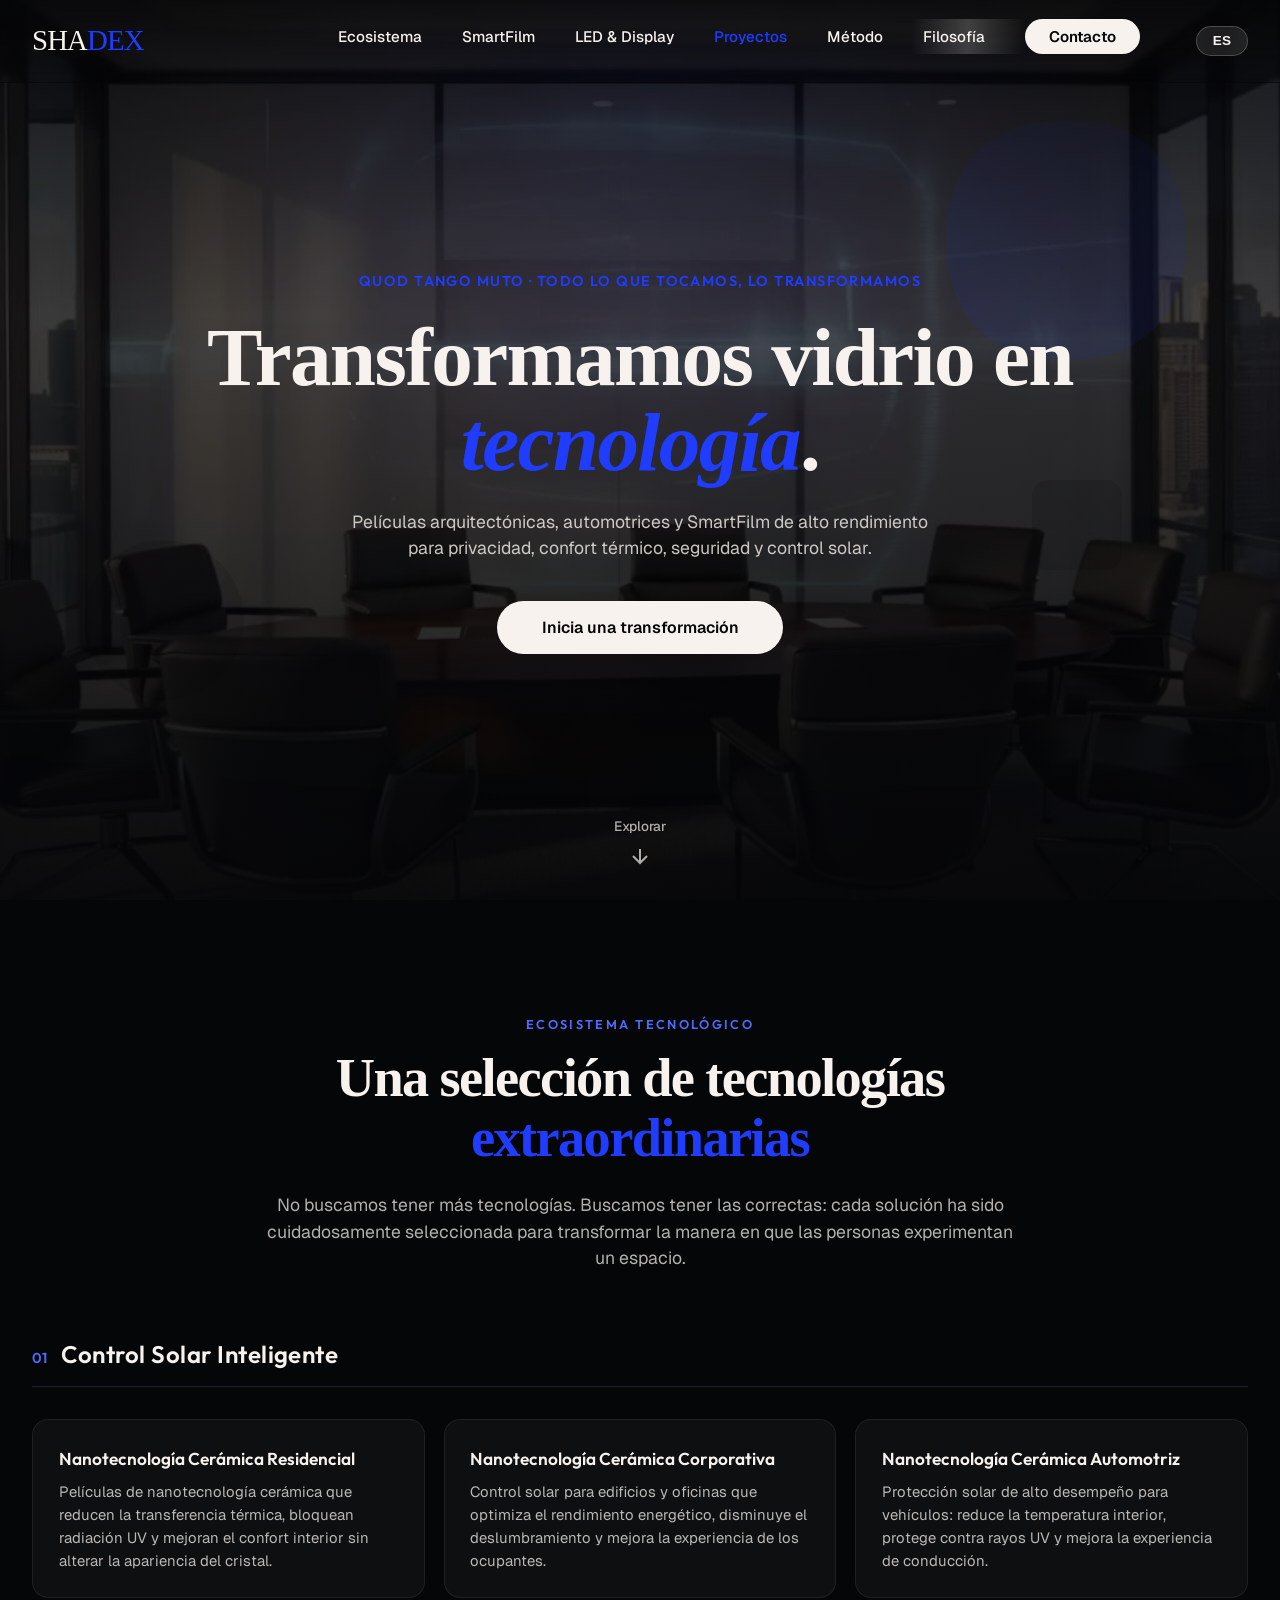
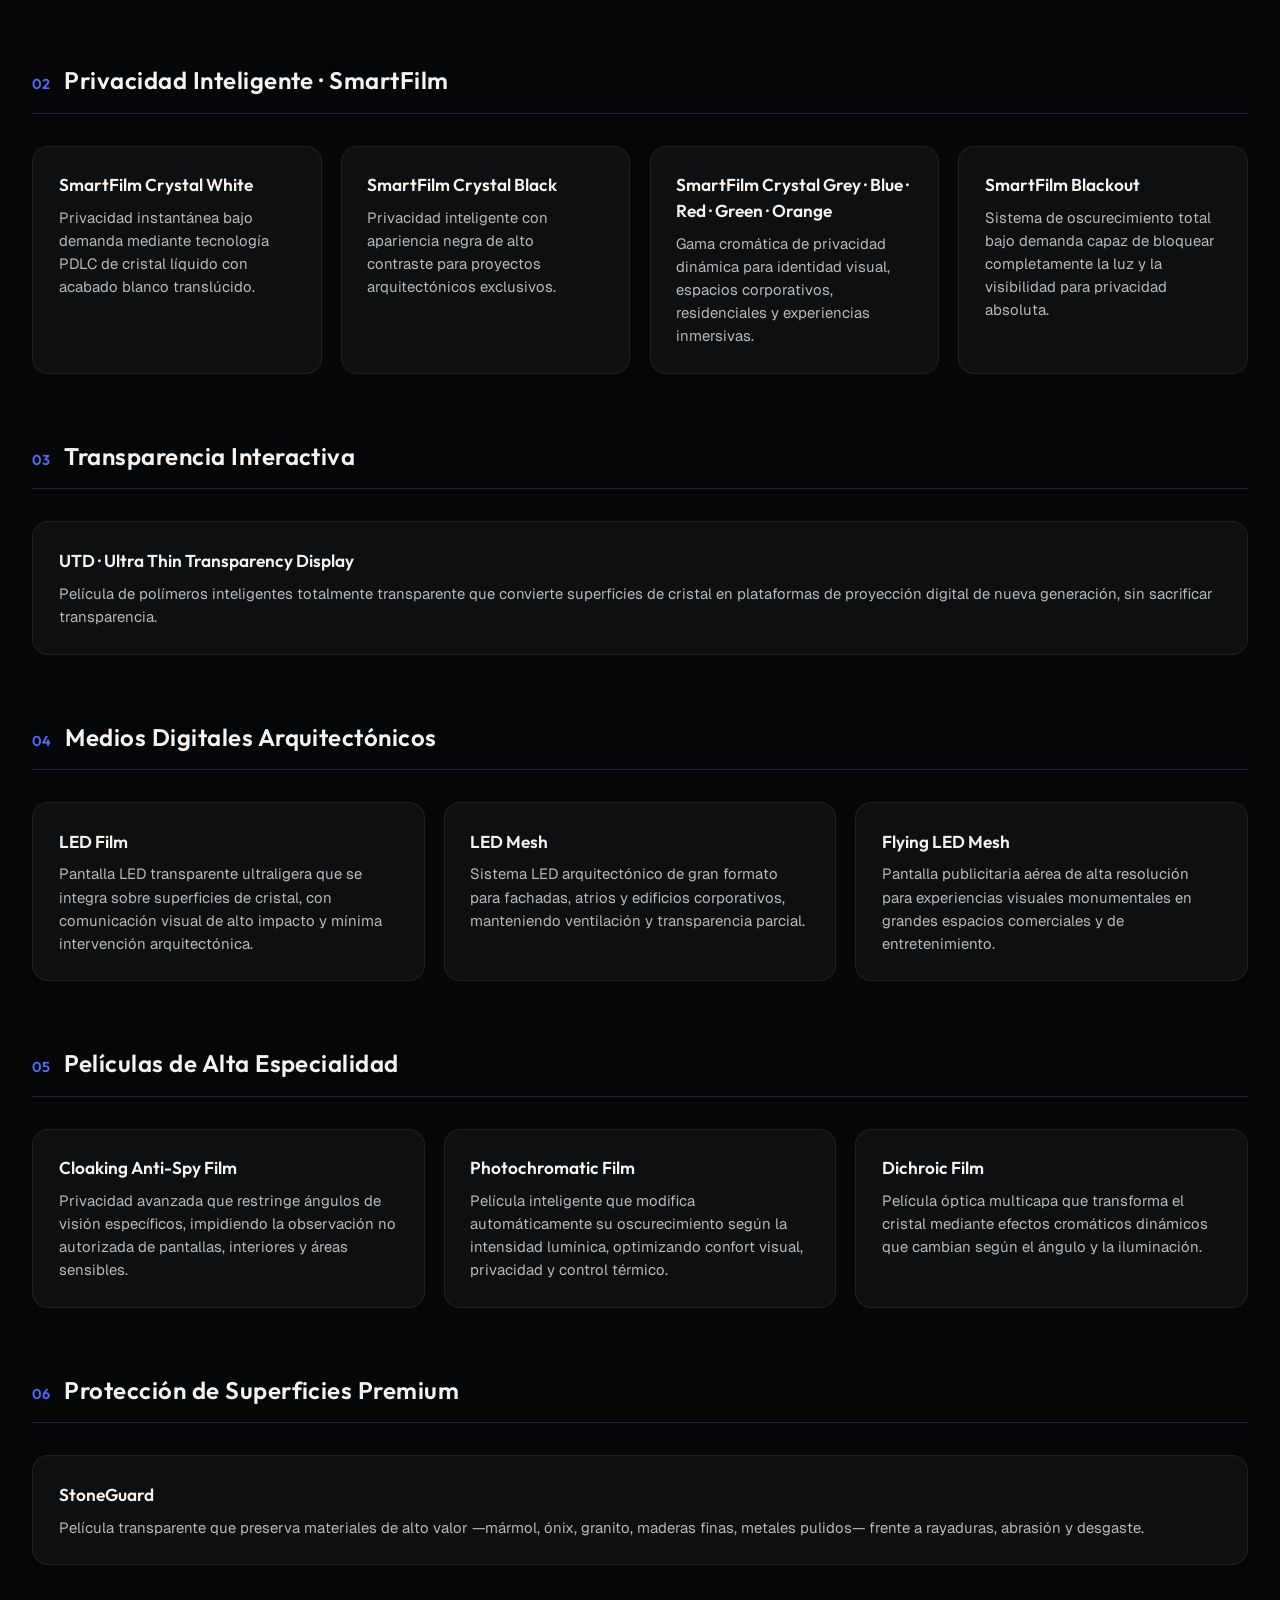
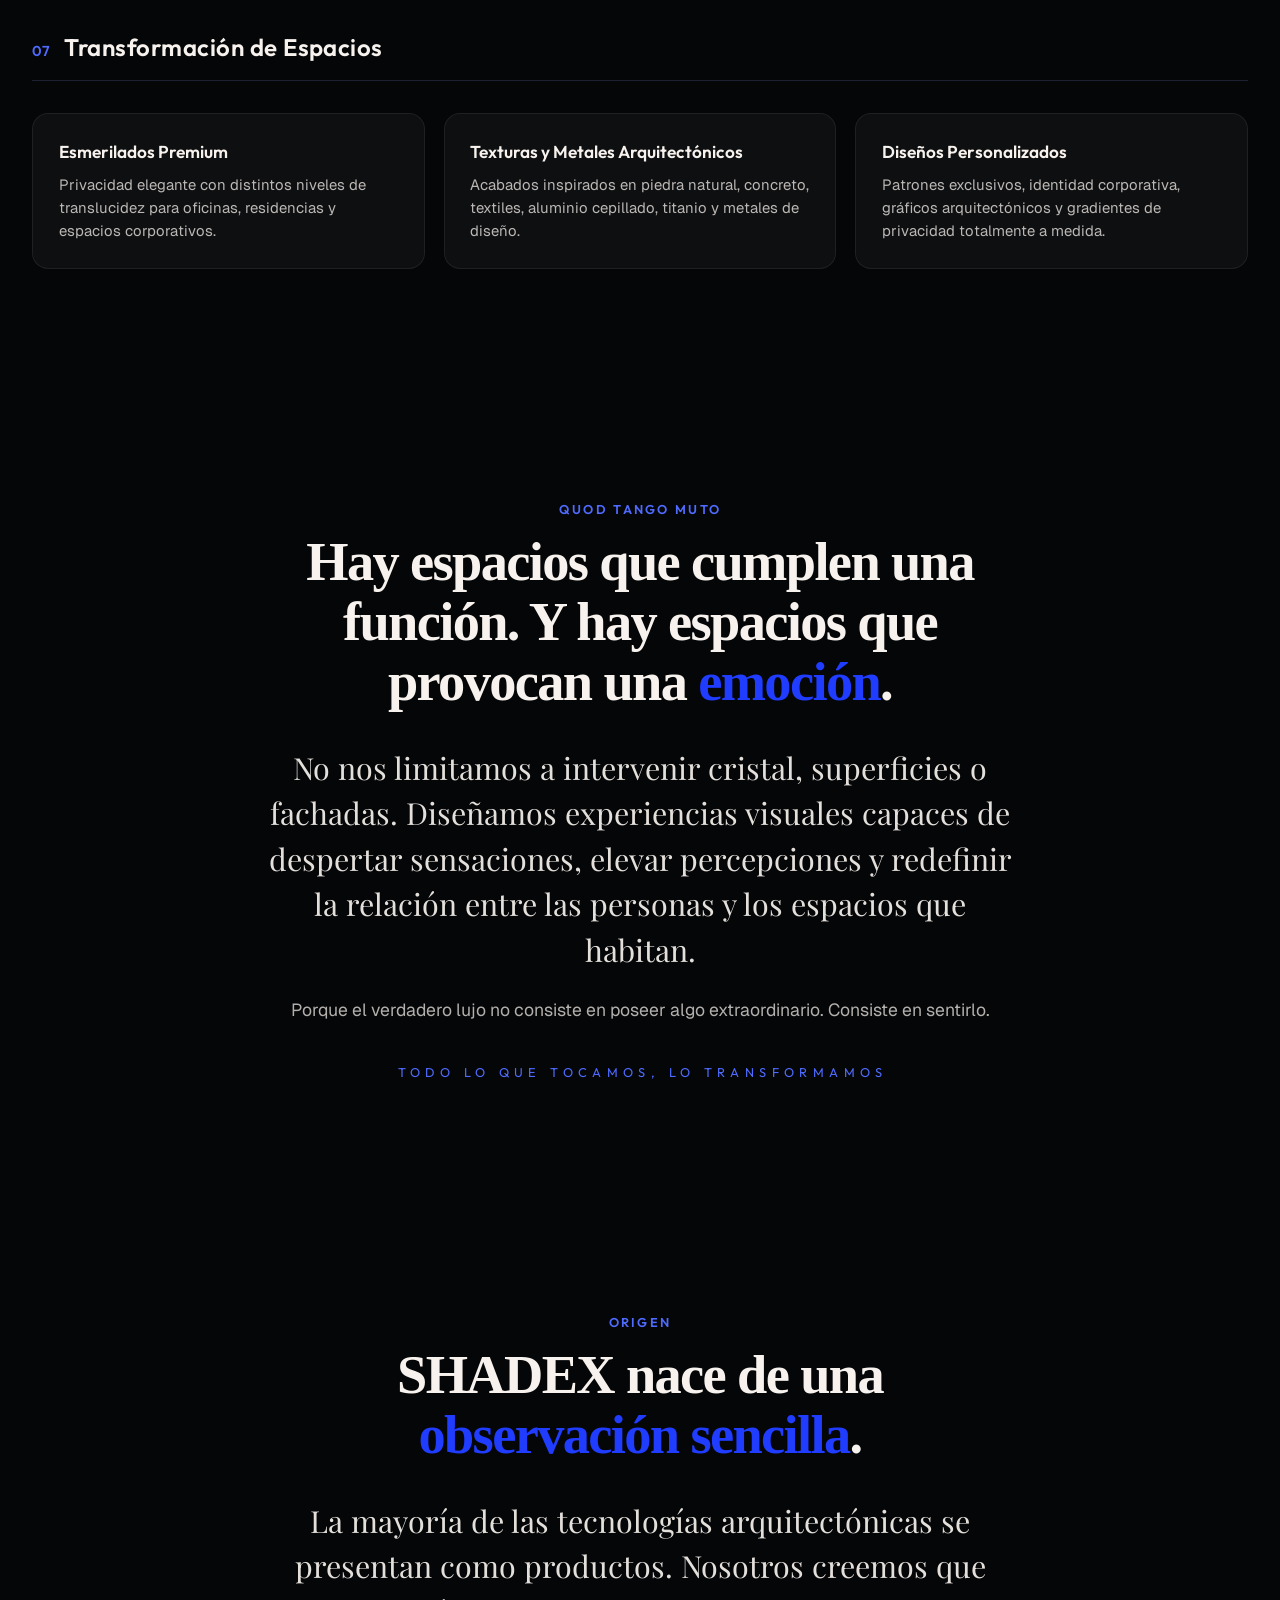
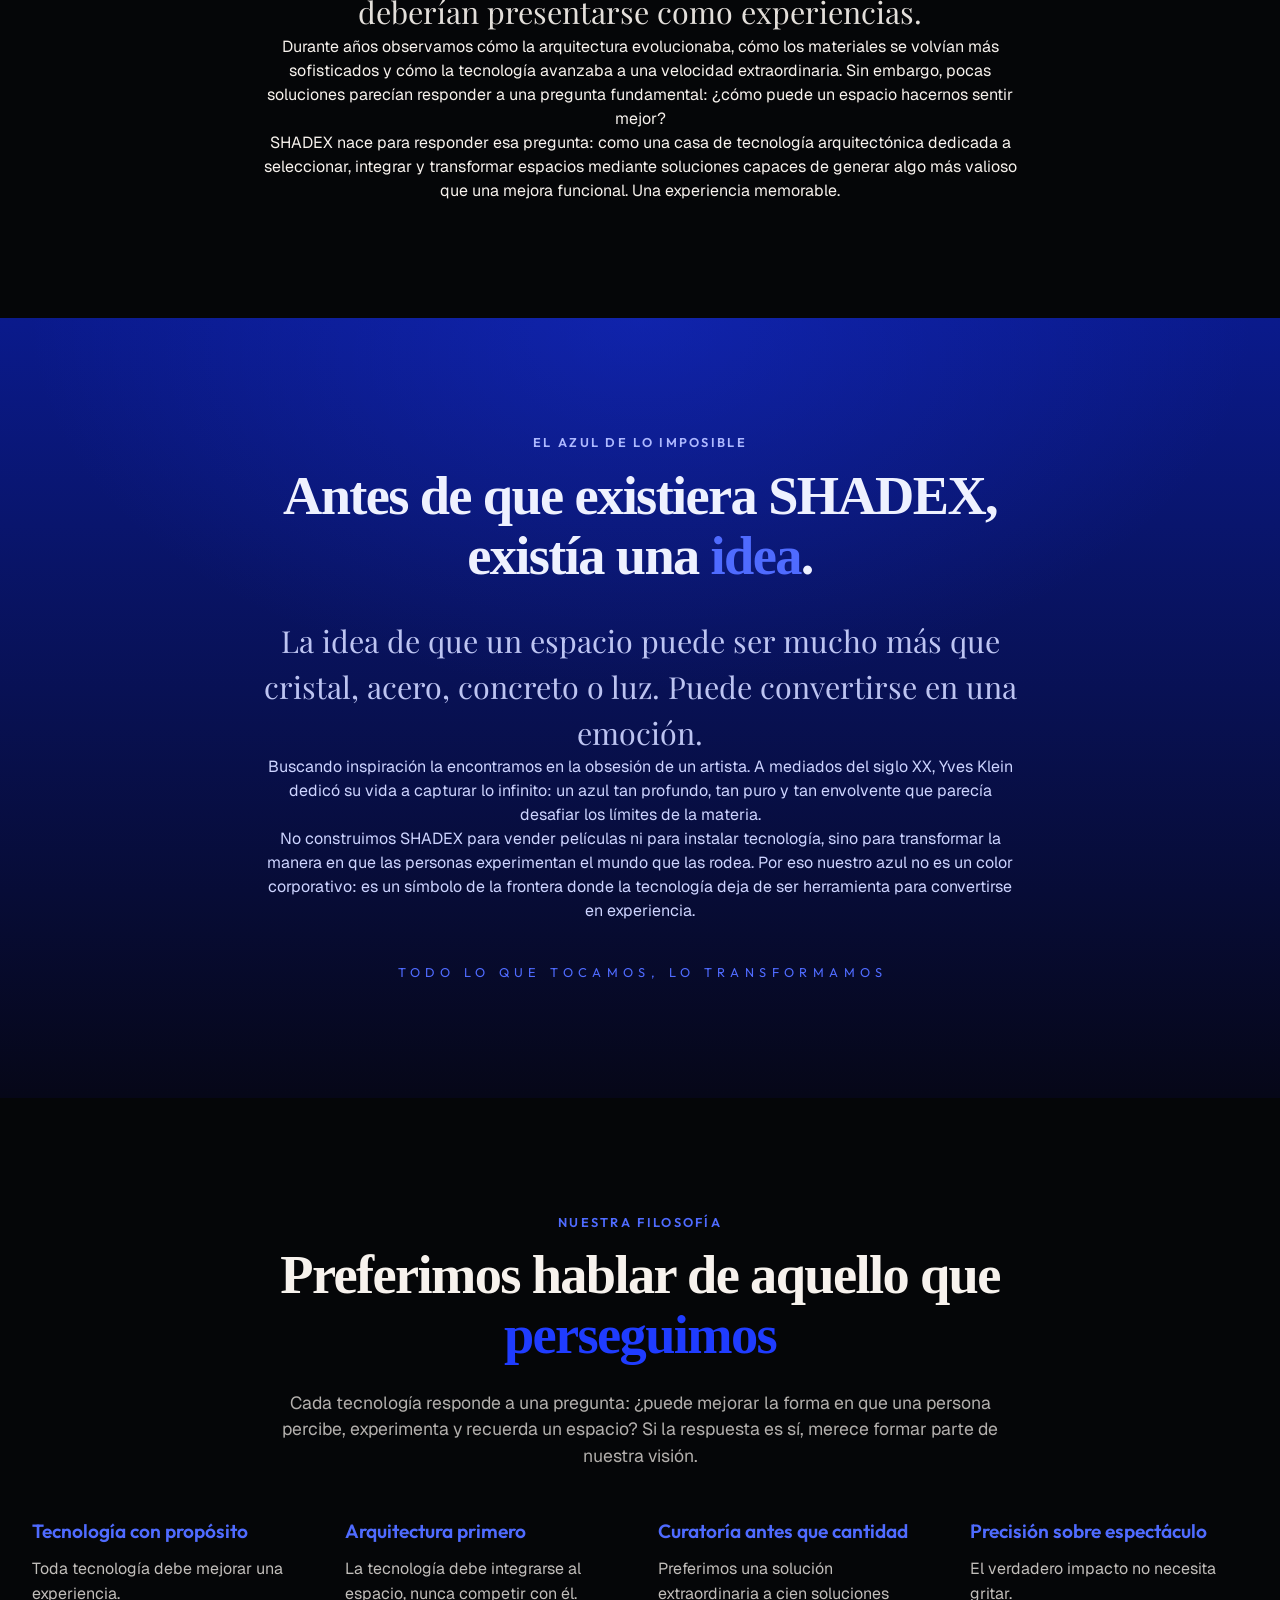
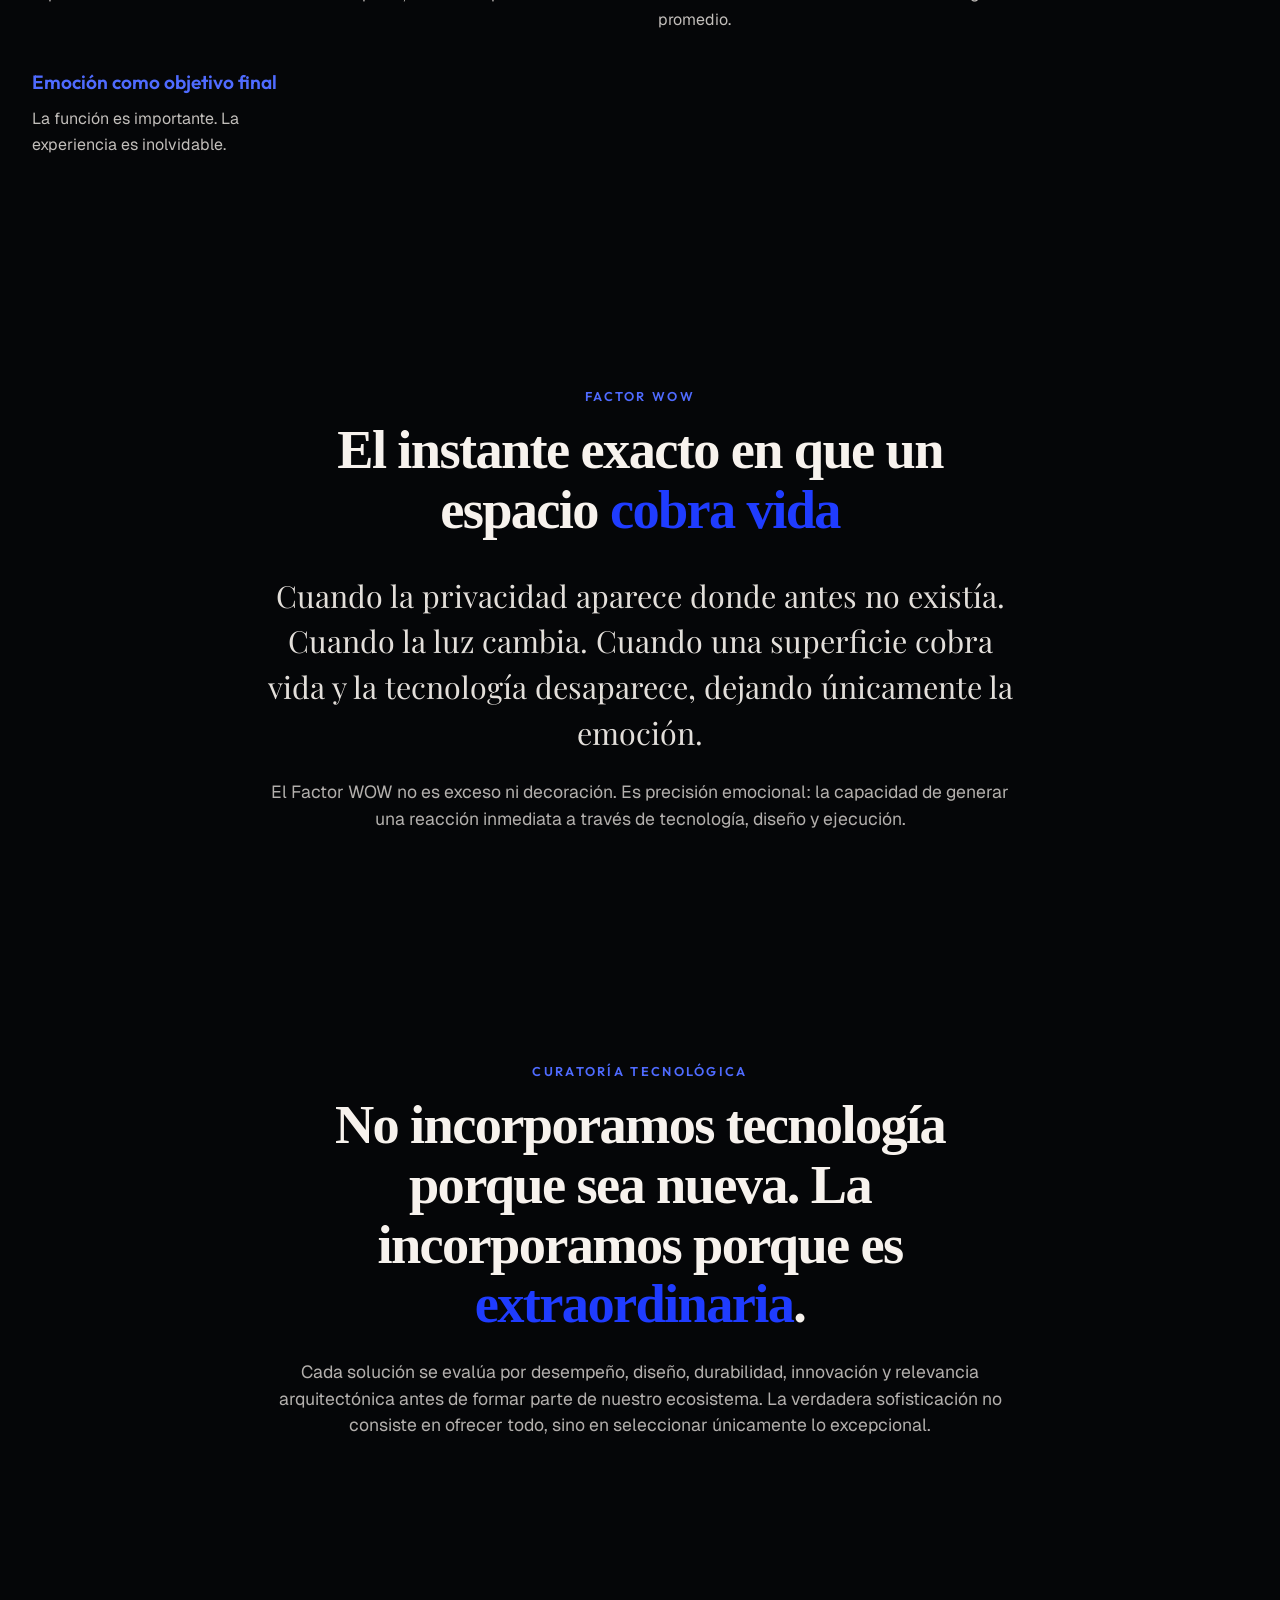
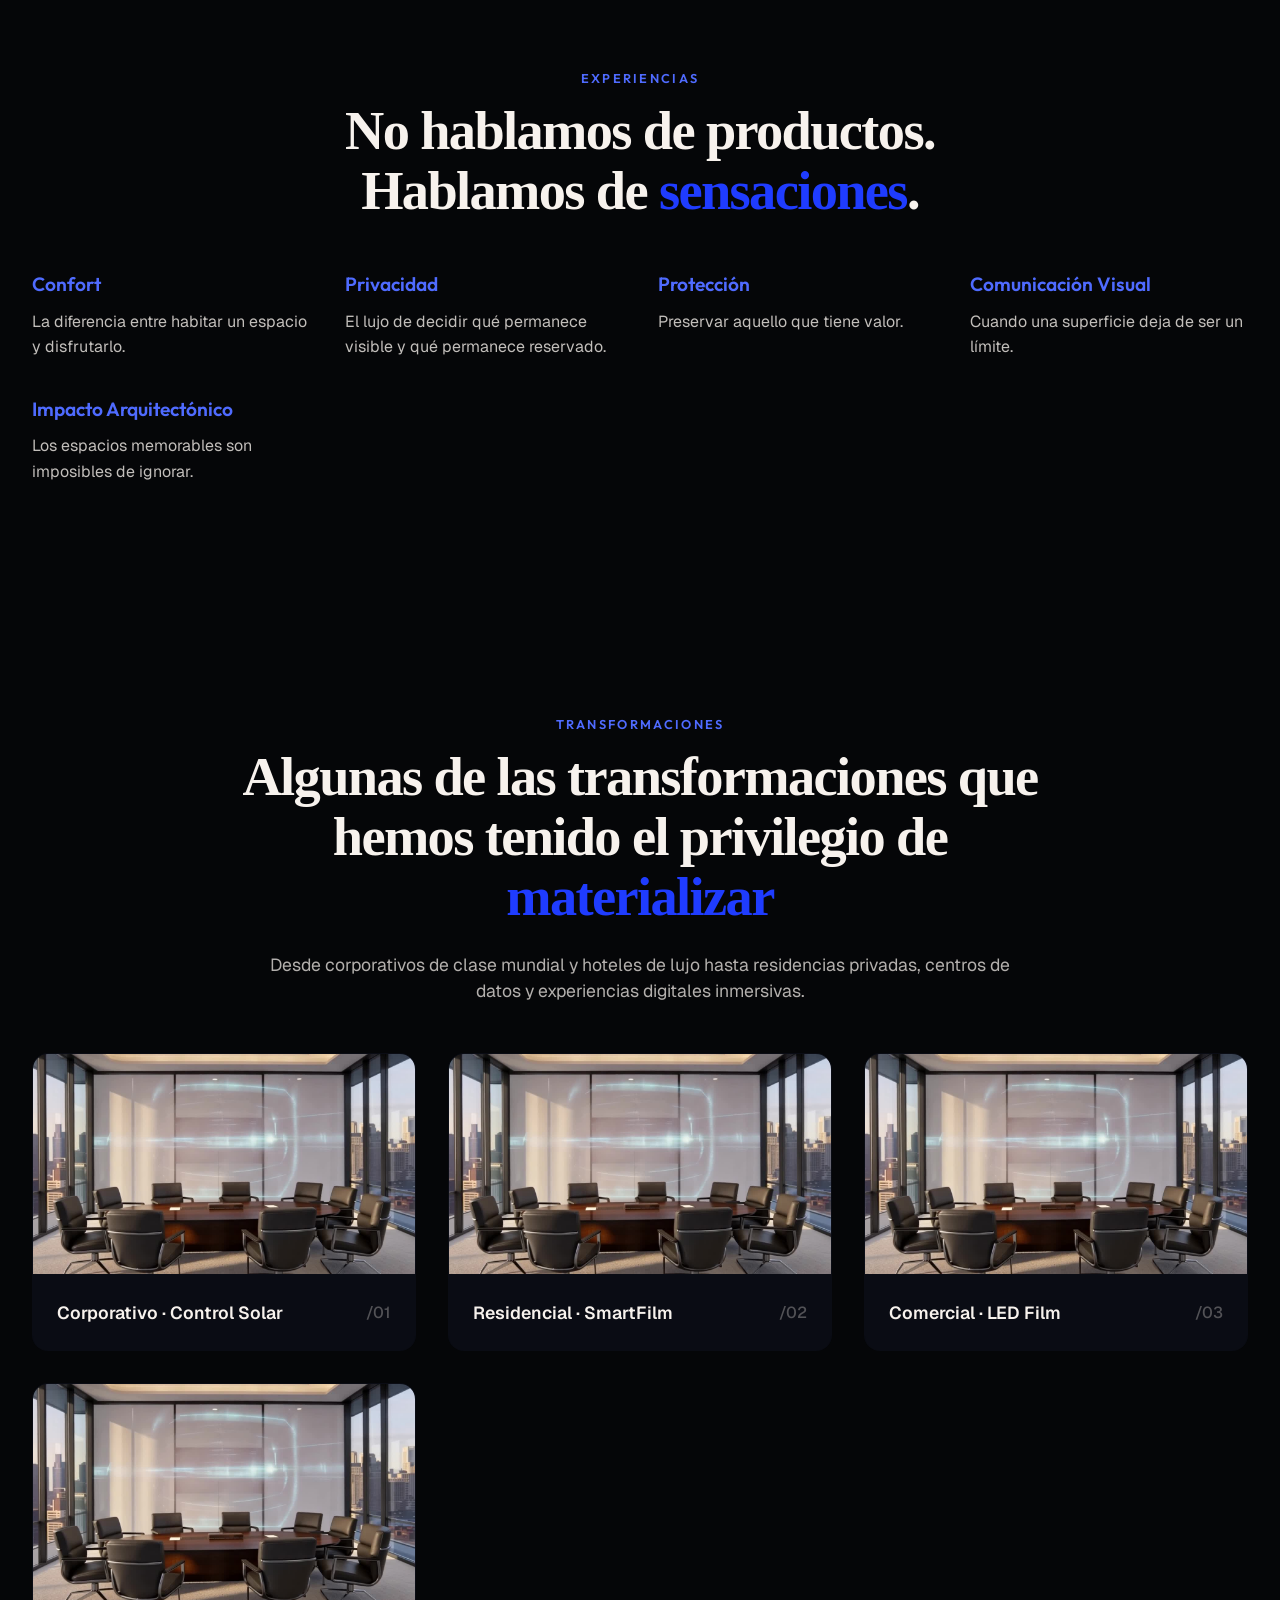
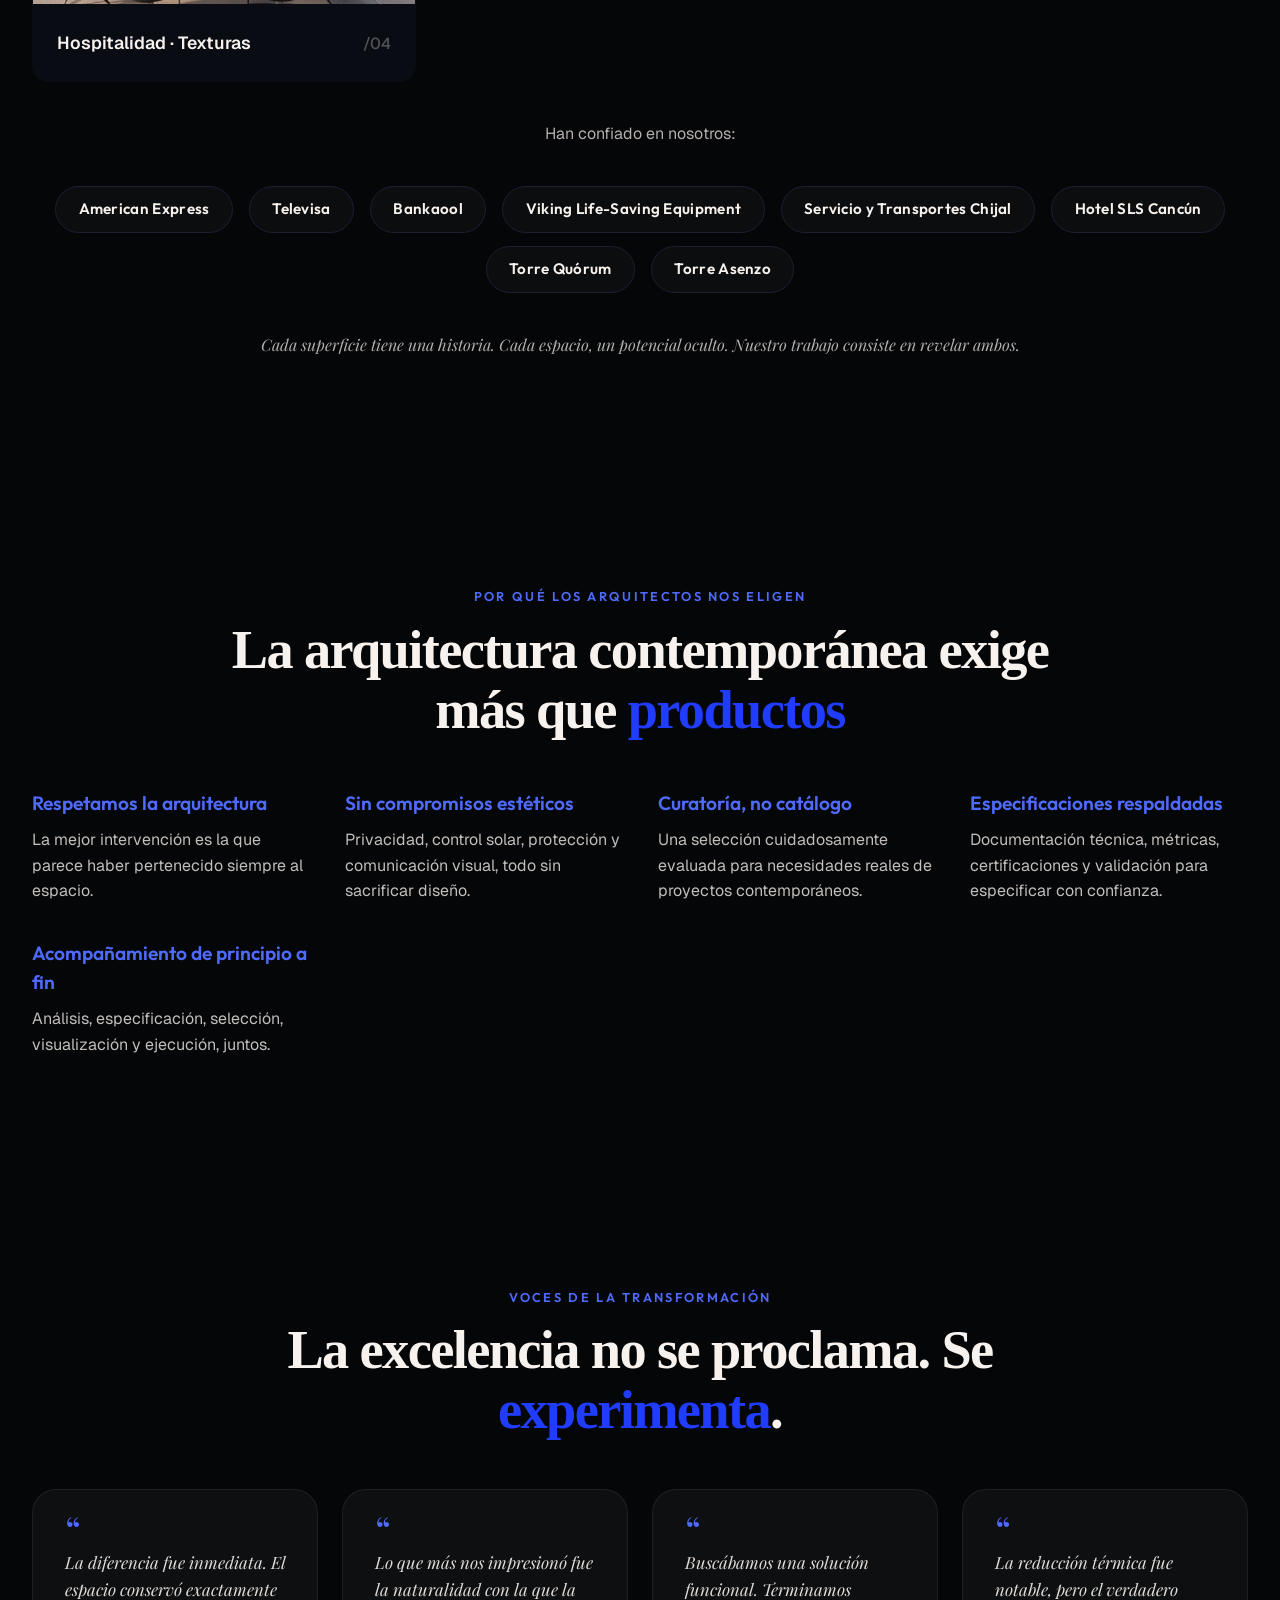
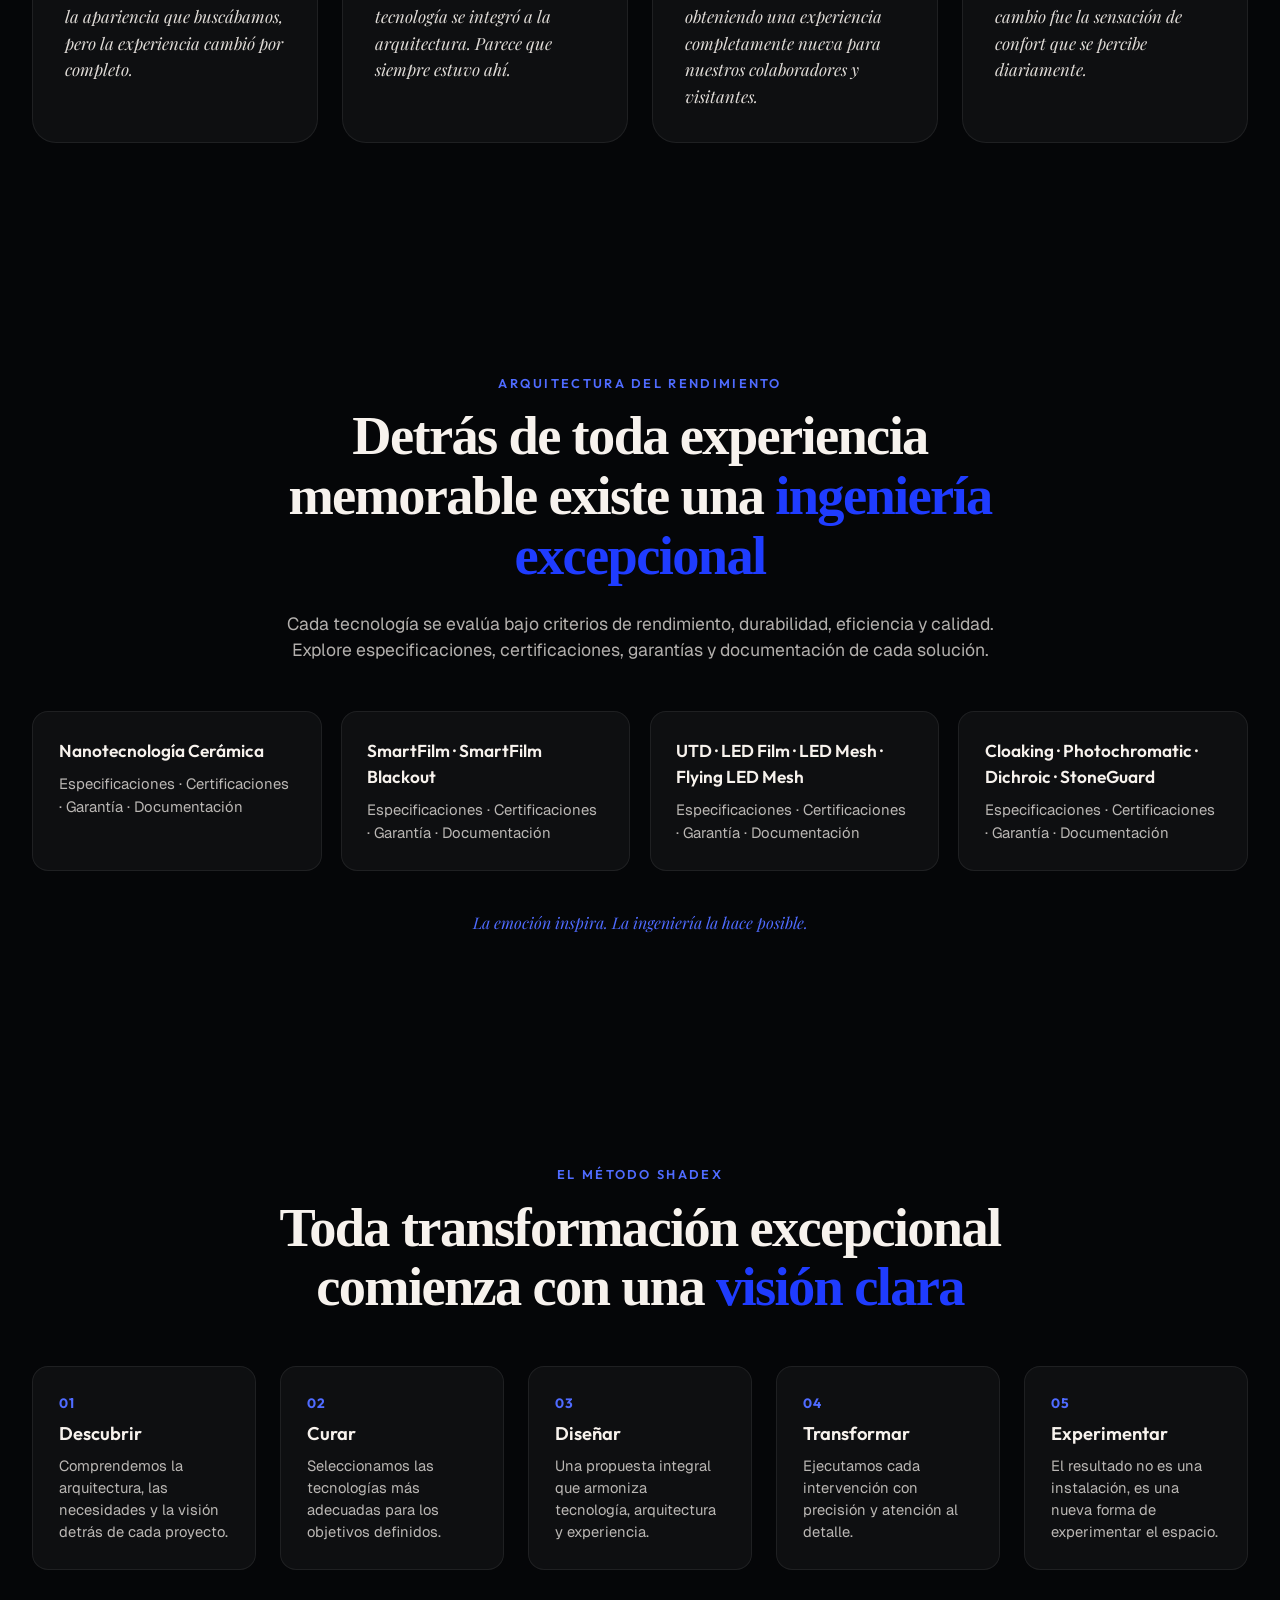
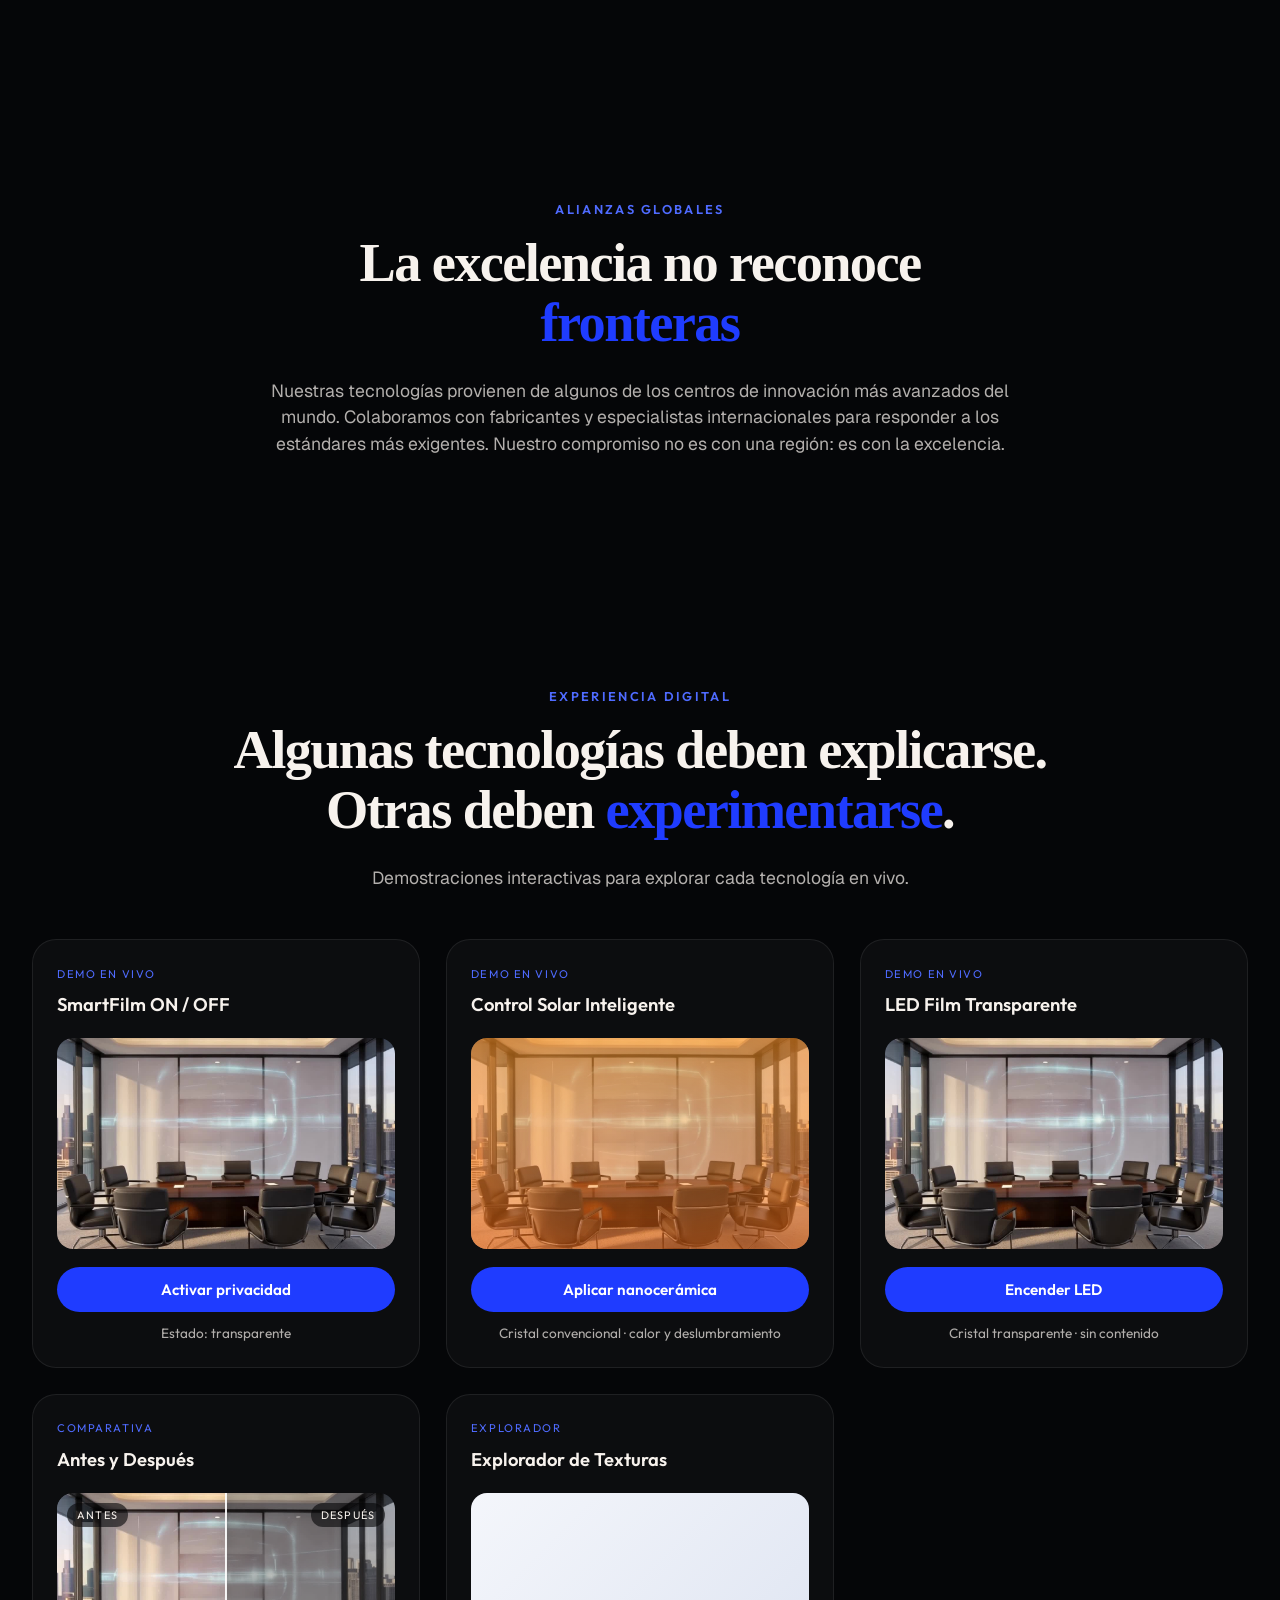
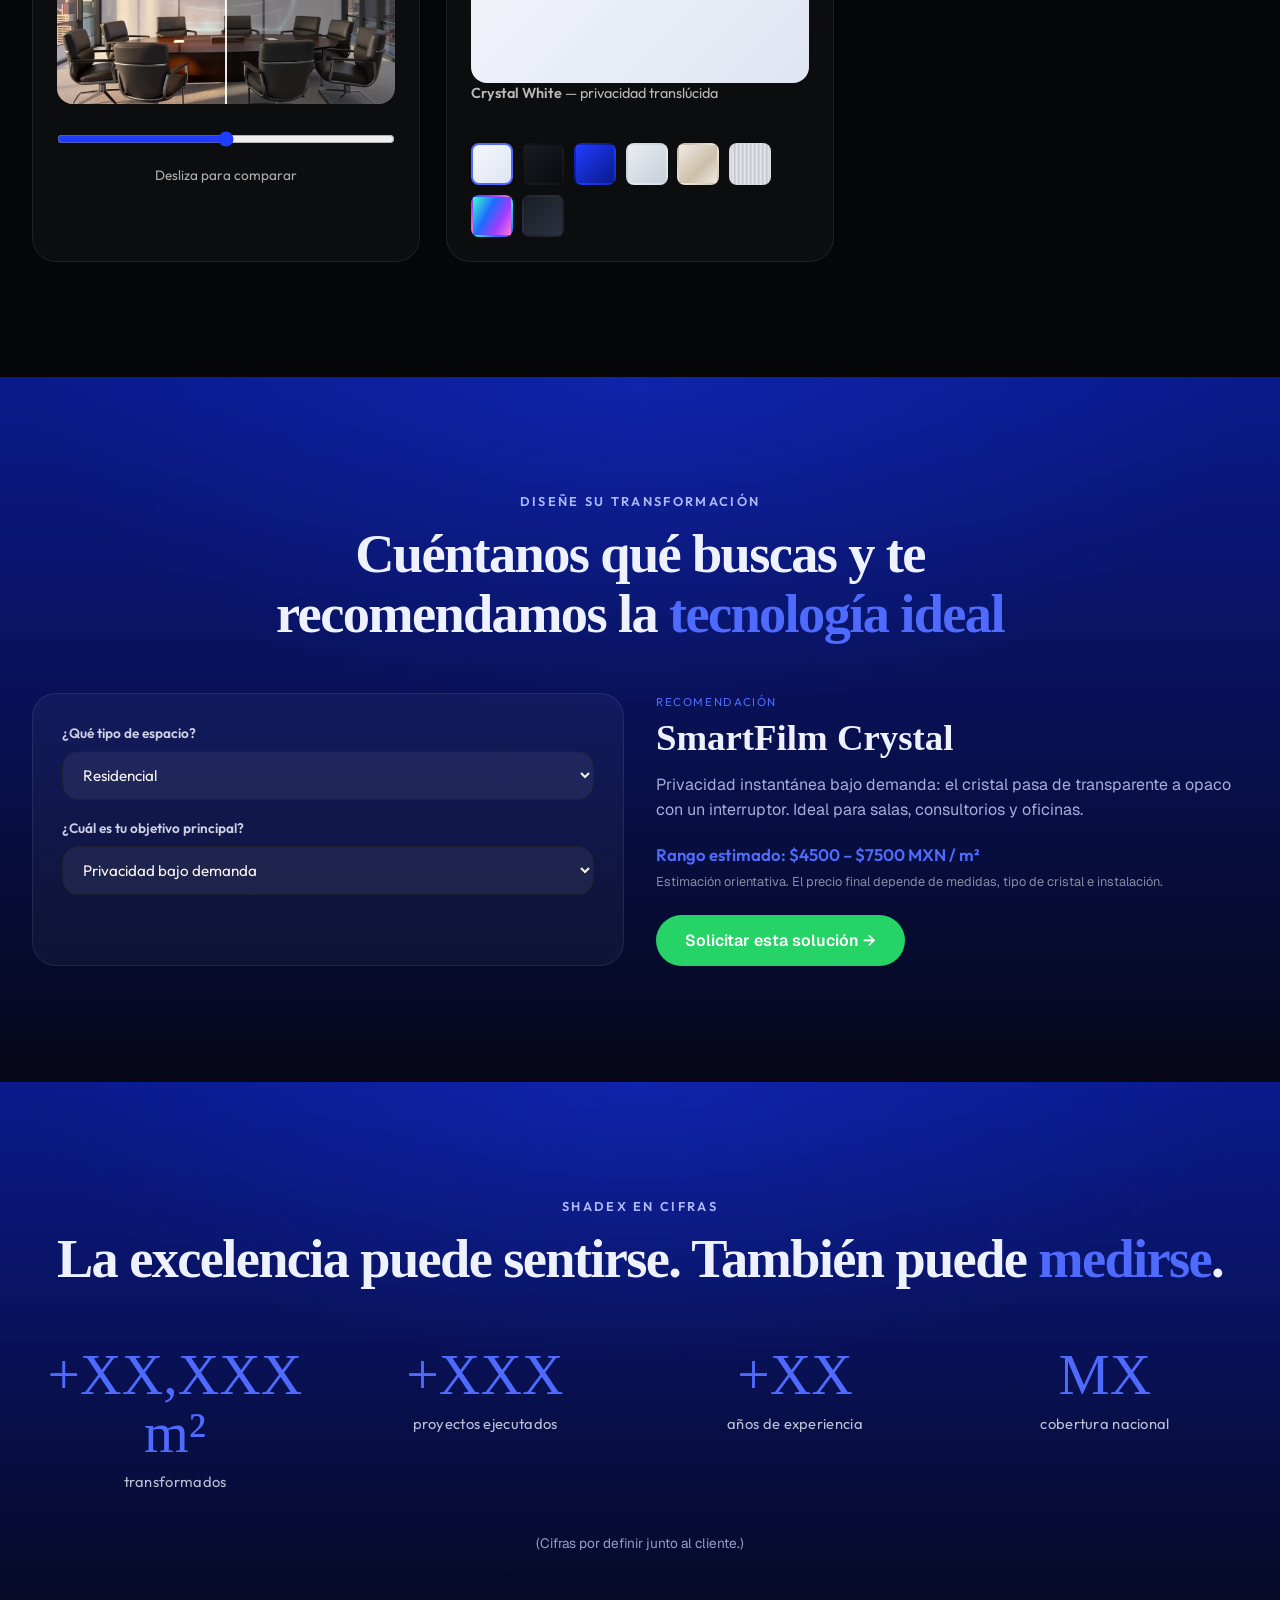
==== commit ab41c4d6: "Fase 5: secciones faltantes del brief - ORIGEN (nacimiento de la marca, antes de El Azul de lo Impos" ====
--- a/ShadexWebPage/index.html
+++ b/ShadexWebPage/index.html
@@ -1312,6 +1312,22 @@
     .lab-state { text-align: center; font-family: var(--font-ui); font-size: 0.85rem; opacity: 0.7; margin-top: 0.7rem; }
     .ba-range { width: 100%; margin-top: 0.6rem; accent-color: var(--klein); }
 
+    /* LED Film */
+    .led-overlay {
+      position: absolute; inset: 0; display: grid; place-items: center; opacity: 0;
+      transition: opacity 0.5s ease;
+      background:
+        radial-gradient(rgba(79,107,255,0.20) 1px, transparent 1.7px) 0 0 / 10px 10px,
+        linear-gradient(rgba(5,7,16,0.45), rgba(5,7,16,0.6));
+    }
+    .lab-stage.led-on .led-overlay { opacity: 1; }
+    .led-overlay span {
+      font-family: var(--font-ui); font-weight: 700; letter-spacing: 0.22em; text-transform: uppercase;
+      font-size: 0.95rem; color: #bcd0ff; text-align: center; padding: 0 1rem;
+      text-shadow: 0 0 8px var(--klein-glow), 0 0 20px var(--klein);
+      animation: ledpulse 1.6s ease-in-out infinite;
+    }
+    @keyframes ledpulse { 0%,100% { opacity: 0.5; } 50% { opacity: 1; } }
     /* Explorador de texturas */
     .tex-stage { aspect-ratio: 16/9; }
     .tex-preview { position: absolute; inset: 0; transition: background 0.5s ease, filter 0.5s ease; }
@@ -1494,6 +1510,17 @@
   </div>
 </section>
 
+<!-- ===== ORIGEN ===== -->
+<section class="pad" id="origen">
+  <div class="container narrow center">
+    <div class="eyebrow" data-es="Origen" data-en="Origin">Origen</div>
+    <h2 class="sec-title" data-es="SHADEX nace de una <span class='accent'>observación sencilla</span>." data-en="SHADEX is born from a <span class='accent'>simple observation</span>.">SHADEX nace de una <span class="accent">observación sencilla</span>.</h2>
+    <p class="lead" style="margin-top:2rem;" data-es="La mayoría de las tecnologías arquitectónicas se presentan como productos. Nosotros creemos que deberían presentarse como experiencias." data-en="Most architectural technologies are presented as products. We believe they should be presented as experiences.">La mayoría de las tecnologías arquitectónicas se presentan como productos. Nosotros creemos que deberían presentarse como experiencias.</p>
+    <p data-es="Durante años observamos cómo la arquitectura evolucionaba, cómo los materiales se volvían más sofisticados y cómo la tecnología avanzaba a una velocidad extraordinaria. Sin embargo, pocas soluciones parecían responder a una pregunta fundamental: ¿cómo puede un espacio hacernos sentir mejor?" data-en="For years we watched architecture evolve, materials grow more sophisticated and technology advance at an extraordinary pace. Yet few solutions seemed to answer a fundamental question: how can a space make us feel better?">Durante años observamos cómo la arquitectura evolucionaba, cómo los materiales se volvían más sofisticados y cómo la tecnología avanzaba a una velocidad extraordinaria. Sin embargo, pocas soluciones parecían responder a una pregunta fundamental: ¿cómo puede un espacio hacernos sentir mejor?</p>
+    <p data-es="SHADEX nace para responder esa pregunta: como una casa de tecnología arquitectónica dedicada a seleccionar, integrar y transformar espacios mediante soluciones capaces de generar algo más valioso que una mejora funcional. Una experiencia memorable." data-en="SHADEX is born to answer that question: as an architectural technology house dedicated to selecting, integrating and transforming spaces through solutions capable of creating something more valuable than a functional improvement. A memorable experience.">SHADEX nace para responder esa pregunta: como una casa de tecnología arquitectónica dedicada a seleccionar, integrar y transformar espacios mediante soluciones capaces de generar algo más valioso que una mejora funcional. Una experiencia memorable.</p>
+  </div>
+</section>
+
 <!-- ===== EL AZUL DE LO IMPOSIBLE ===== -->
 <section class="pad azul-section" id="azul">
   <div class="container narrow center">
@@ -1713,6 +1740,19 @@
         <div class="lab-controls">
           <button class="lab-toggle" type="button" data-target="solarStage" data-mode="solar" data-es="Aplicar nanocerámica" data-en="Apply nanoceramic">Aplicar nanocerámica</button>
           <div class="lab-state" id="solarState" data-es="Cristal convencional · calor y deslumbramiento" data-en="Conventional glass · heat and glare">Cristal convencional · calor y deslumbramiento</div>
+        </div>
+      </div>
+
+      <!-- LED Film Transparente -->
+      <div class="lab-card">
+        <div class="lab-head"><span class="tag" data-es="Demo en vivo" data-en="Live demo">Demo en vivo</span><h3 data-es="LED Film Transparente" data-en="Transparent LED Film">LED Film Transparente</h3></div>
+        <div class="lab-stage" id="ledStage">
+          <video id="labVideoLED" muted loop playsinline preload="none" poster="poster.jpg"></video>
+          <div class="led-overlay"><span data-es="SHADEX · Comunicación Visual" data-en="SHADEX · Visual Communication">SHADEX · Comunicación Visual</span></div>
+        </div>
+        <div class="lab-controls">
+          <button class="lab-toggle" type="button" data-target="ledStage" data-mode="led" data-es="Encender LED" data-en="Turn on LED">Encender LED</button>
+          <div class="lab-state" id="ledState" data-es="Cristal transparente · sin contenido" data-en="Transparent glass · no content">Cristal transparente · sin contenido</div>
         </div>
       </div>
 
@@ -1854,6 +1894,16 @@
   </div>
 </section>
 
+<!-- ===== EL FUTURO SEGÚN SHADEX ===== -->
+<section class="pad azul-section" id="futuro">
+  <div class="container narrow center">
+    <div class="eyebrow" data-es="El Futuro según SHADEX" data-en="The Future according to SHADEX">El Futuro según SHADEX</div>
+    <h2 class="sec-title" data-es="Los edificios dejarán de ser <span class='accent-text'>estructuras estáticas</span>." data-en="Buildings will stop being <span class='accent-text'>static structures</span>.">Los edificios dejarán de ser <span class="accent-text">estructuras estáticas</span>.</h2>
+    <p class="lead" style="margin-top:2rem;" data-es="Las superficies dejarán de ser superficies. El cristal dejará de ser únicamente cristal. La arquitectura se volverá dinámica, interactiva, inteligente: capaz de responder a las necesidades de quienes la habitan." data-en="Surfaces will stop being surfaces. Glass will stop being merely glass. Architecture will become dynamic, interactive, intelligent: able to respond to the needs of those who inhabit it.">Las superficies dejarán de ser superficies. El cristal dejará de ser únicamente cristal. La arquitectura se volverá dinámica, interactiva, inteligente: capaz de responder a las necesidades de quienes la habitan.</p>
+    <p data-es="En ese futuro, privacidad, comunicación visual, eficiencia energética, protección y diseño coexistirán de forma natural. SHADEX existe para acelerar la llegada de ese futuro." data-en="In that future, privacy, visual communication, energy efficiency, protection and design will coexist naturally. SHADEX exists to accelerate the arrival of that future.">En ese futuro, privacidad, comunicación visual, eficiencia energética, protección y diseño coexistirán de forma natural. SHADEX existe para acelerar la llegada de ese futuro.</p>
+  </div>
+</section>
+
 <!-- ===== INICIAR UNA TRANSFORMACIÓN (CONTACTO) ===== -->
 <section class="pad contact" id="contacto">
   <div class="container">
@@ -1882,6 +1932,23 @@
         <p class="form-note" data-es="Al enviar se abrirá WhatsApp con tu mensaje listo para enviarlo a nuestro equipo." data-en="On submit, WhatsApp opens with your message ready to send to our team.">Al enviar se abrirá WhatsApp con tu mensaje listo para enviarlo a nuestro equipo.</p>
         <p class="form-status" id="formStatus" role="status" aria-live="polite"></p>
       </form>
+    </div>
+  </div>
+</section>
+
+<!-- ===== CÓDIGO SHADEX ===== -->
+<section class="pad" id="codigo">
+  <div class="container">
+    <div class="center narrow">
+      <div class="eyebrow" data-es="Código SHADEX" data-en="SHADEX Code">Código SHADEX</div>
+      <h2 class="sec-title" data-es="Los principios que guían <span class='accent'>cada decisión</span>" data-en="The principles that guide <span class='accent'>every decision</span>">Los principios que guían <span class="accent">cada decisión</span></h2>
+    </div>
+    <div class="pillars">
+      <div class="pillar"><h3 data-es="Tecnología con propósito" data-en="Technology with purpose">Tecnología con propósito</h3><p data-es="Toda tecnología debe mejorar una experiencia." data-en="All technology must improve an experience.">Toda tecnología debe mejorar una experiencia.</p></div>
+      <div class="pillar"><h3 data-es="Arquitectura primero" data-en="Architecture first">Arquitectura primero</h3><p data-es="La tecnología debe integrarse al espacio, nunca competir con él." data-en="Technology must integrate into the space, never compete with it.">La tecnología debe integrarse al espacio, nunca competir con él.</p></div>
+      <div class="pillar"><h3 data-es="Curatoría antes que cantidad" data-en="Curation over quantity">Curatoría antes que cantidad</h3><p data-es="Preferimos una solución extraordinaria a cien soluciones promedio." data-en="We prefer one extraordinary solution over a hundred average ones.">Preferimos una solución extraordinaria a cien soluciones promedio.</p></div>
+      <div class="pillar"><h3 data-es="Precisión sobre espectáculo" data-en="Precision over spectacle">Precisión sobre espectáculo</h3><p data-es="El verdadero impacto no necesita gritar." data-en="True impact does not need to shout.">El verdadero impacto no necesita gritar.</p></div>
+      <div class="pillar"><h3 data-es="Emoción como objetivo final" data-en="Emotion as the final goal">Emoción como objetivo final</h3><p data-es="La función es importante. La experiencia es inolvidable." data-en="Function matters. The experience is unforgettable.">La función es importante. La experiencia es inolvidable.</p></div>
     </div>
   </div>
 </section>
@@ -2003,8 +2070,8 @@
     }
 
     // Escenas de los demos interactivos (videos reales, carga al verse)
-    const labScenes = getRandomVideos(2);
-    [['labVideoSF', labScenes[0]], ['labVideoSolar', labScenes[1]]].forEach(([id, file]) => {
+    const labScenes = getRandomVideos(3);
+    [['labVideoSF', labScenes[0]], ['labVideoSolar', labScenes[1]], ['labVideoLED', labScenes[2]]].forEach(([id, file]) => {
       const v = document.getElementById(id);
       if (v) { v.dataset.src = VIDEO_DIR + file; lazyVideoObserver.observe(v); }
     });
@@ -2032,6 +2099,15 @@
           if (st) {
             st.setAttribute('data-es', on ? 'Estado: transparente' : 'Estado: privacidad activada');
             st.setAttribute('data-en', on ? 'State: transparent' : 'State: privacy on');
+          }
+        } else if (btn.dataset.mode === 'led') {
+          const on = stage.classList.toggle('led-on');
+          const st = document.getElementById('ledState');
+          btn.setAttribute('data-es', on ? 'Apagar LED' : 'Encender LED');
+          btn.setAttribute('data-en', on ? 'Turn off LED' : 'Turn on LED');
+          if (st) {
+            st.setAttribute('data-es', on ? 'LED Film activo · comunicación visual' : 'Cristal transparente · sin contenido');
+            st.setAttribute('data-en', on ? 'LED Film active · visual communication' : 'Transparent glass · no content');
           }
         } else if (btn.dataset.mode === 'solar') {
           const off = stage.classList.toggle('solar-off');
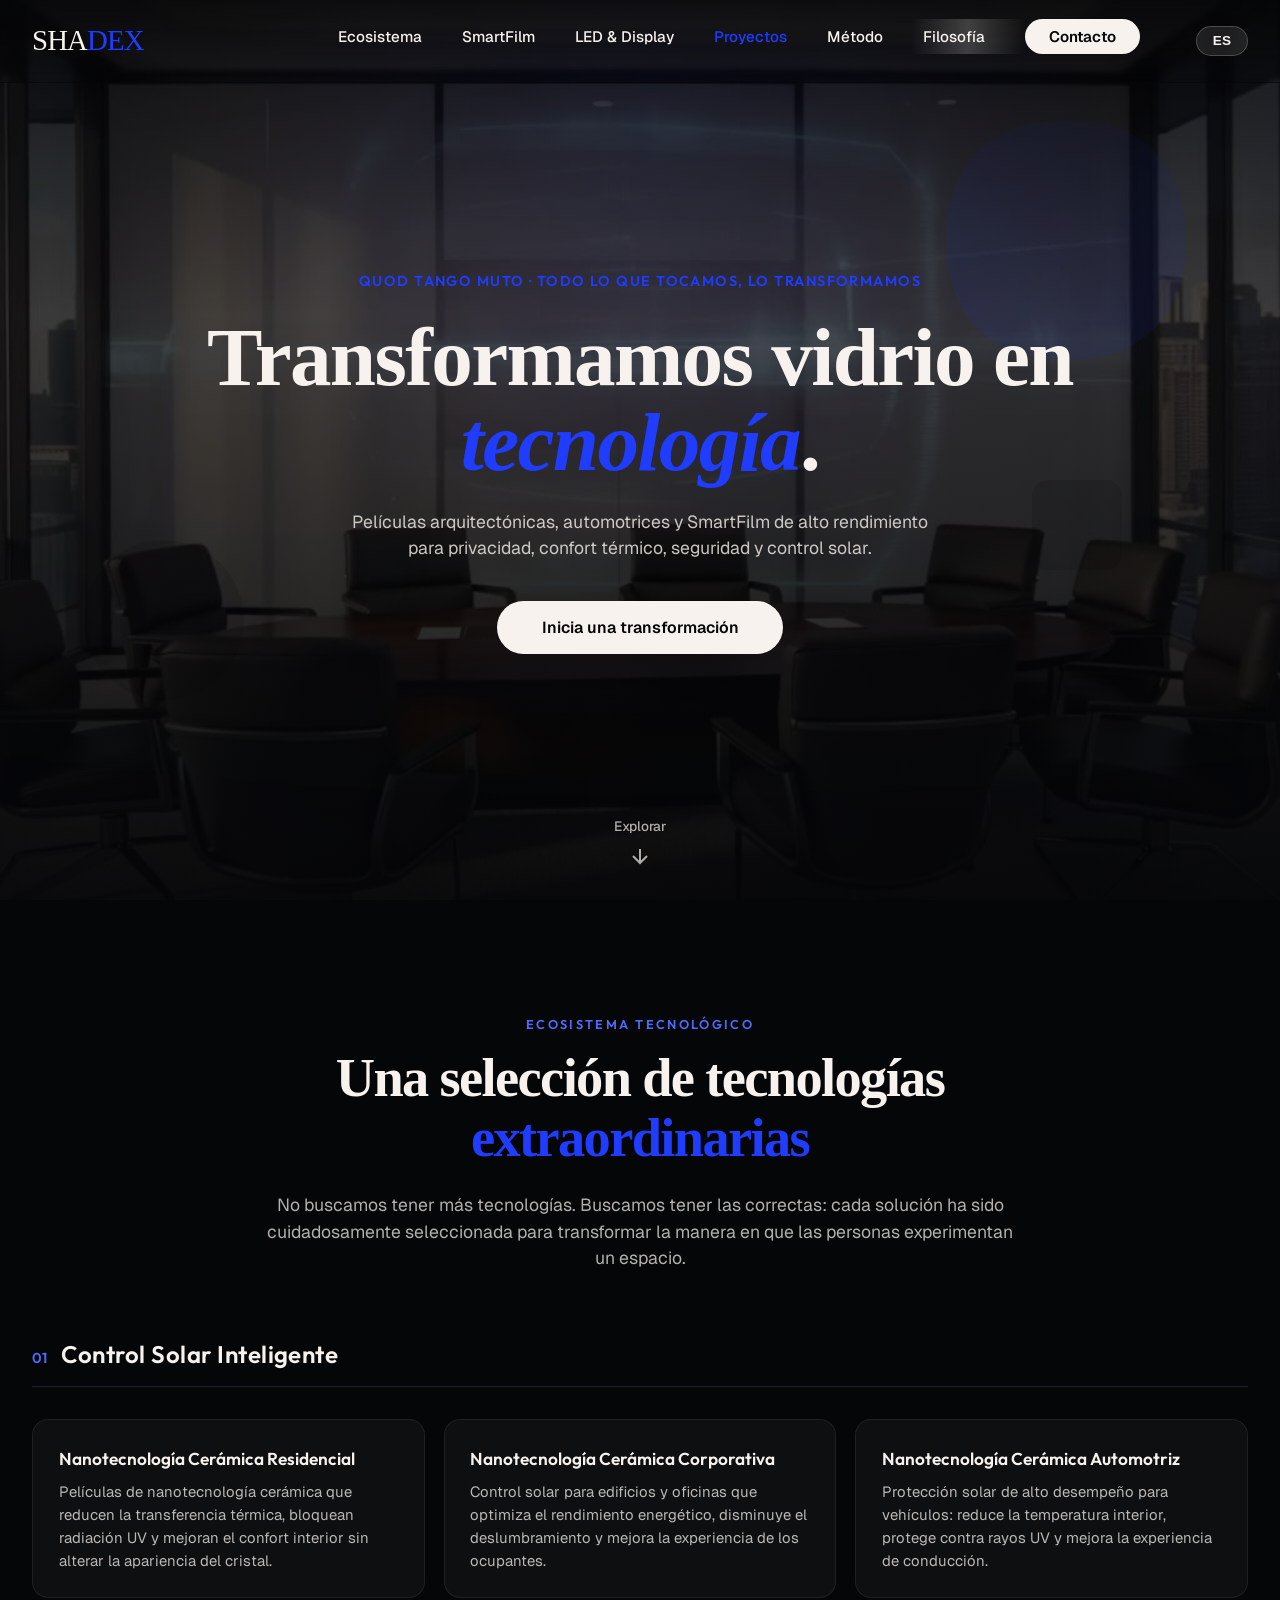
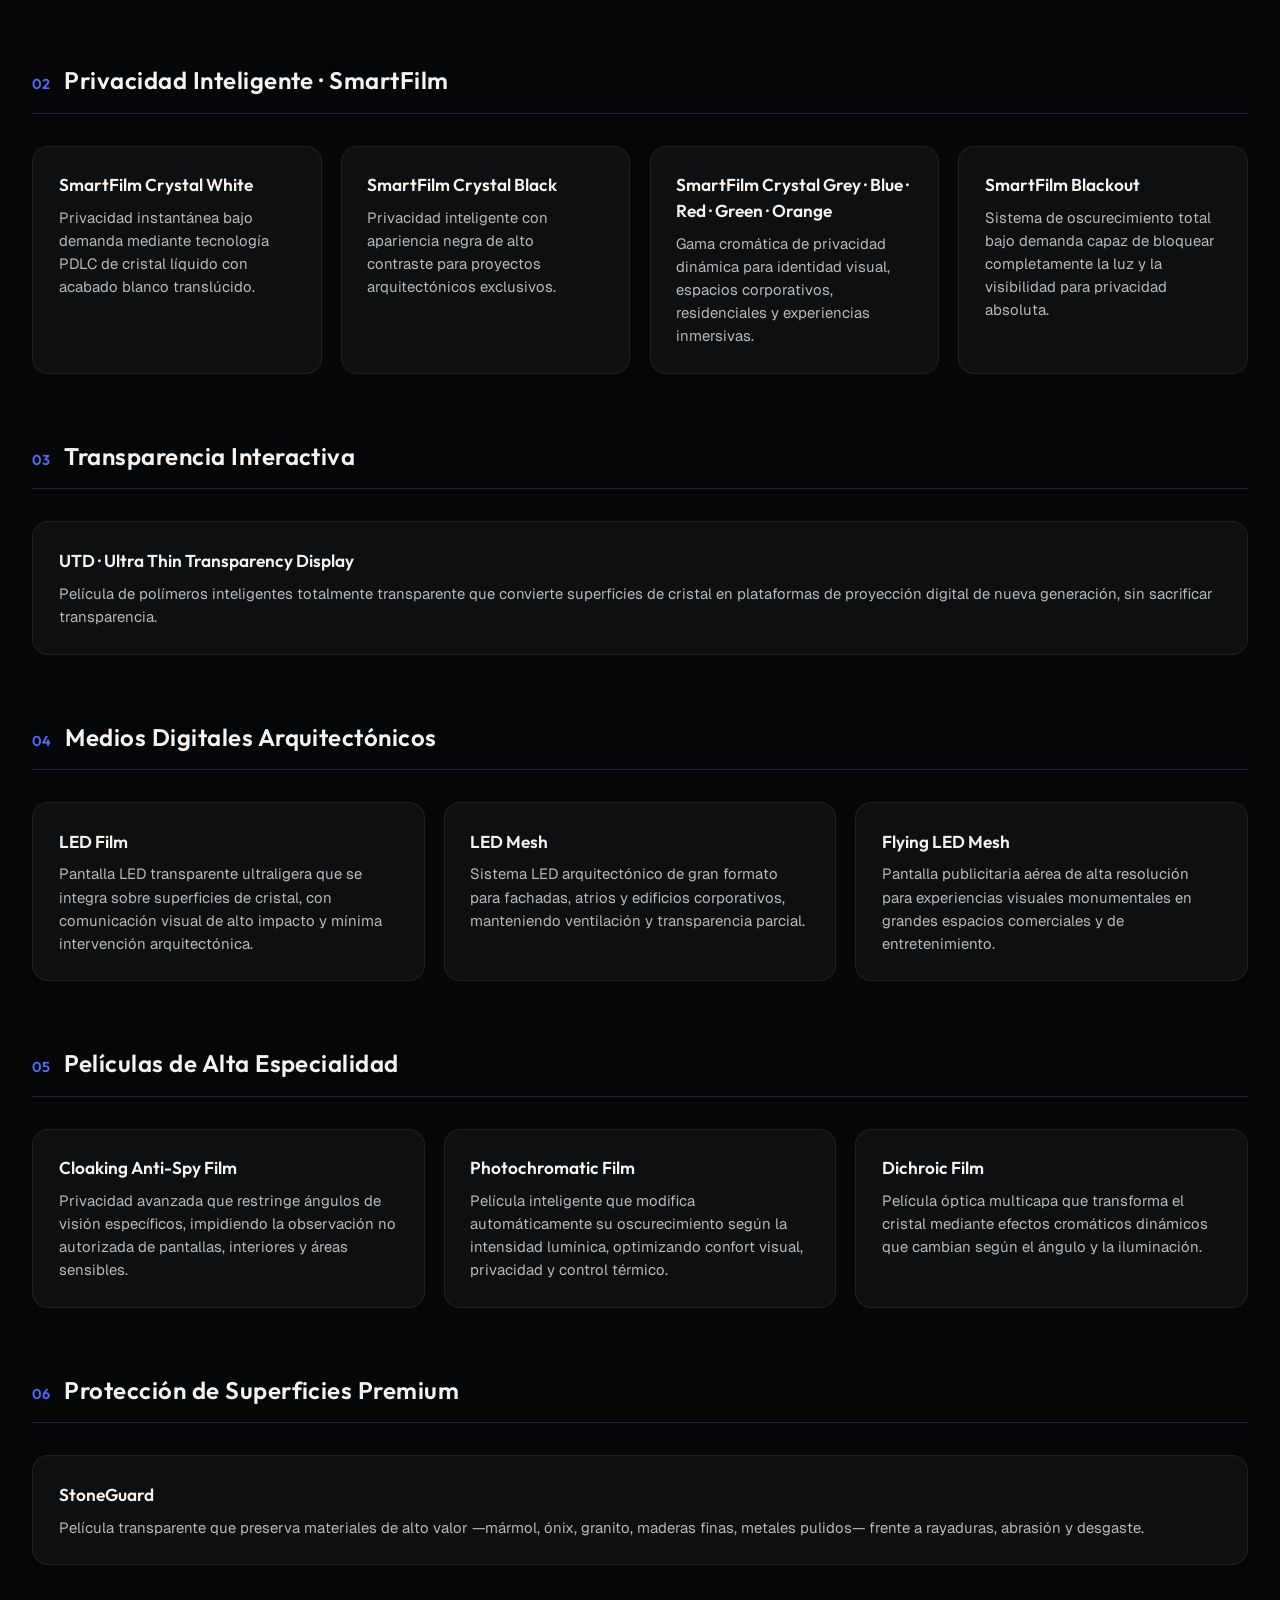
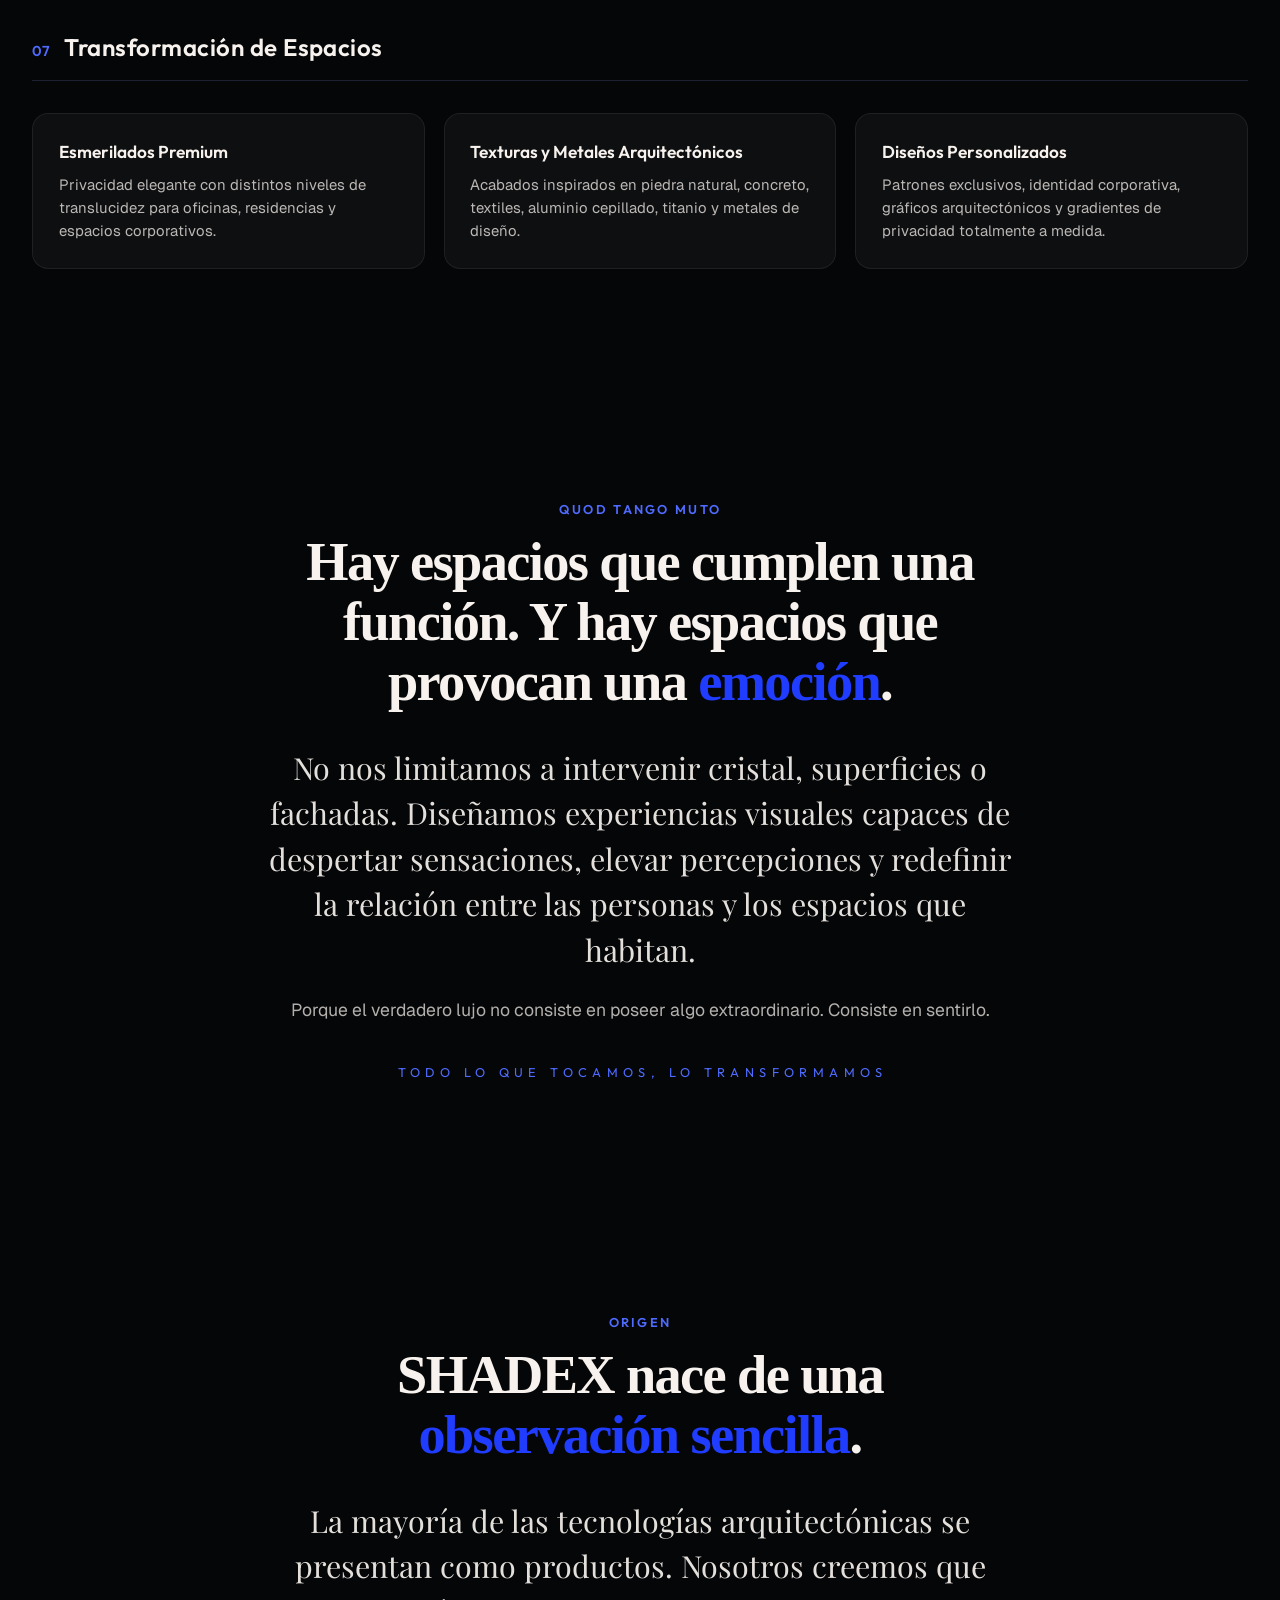
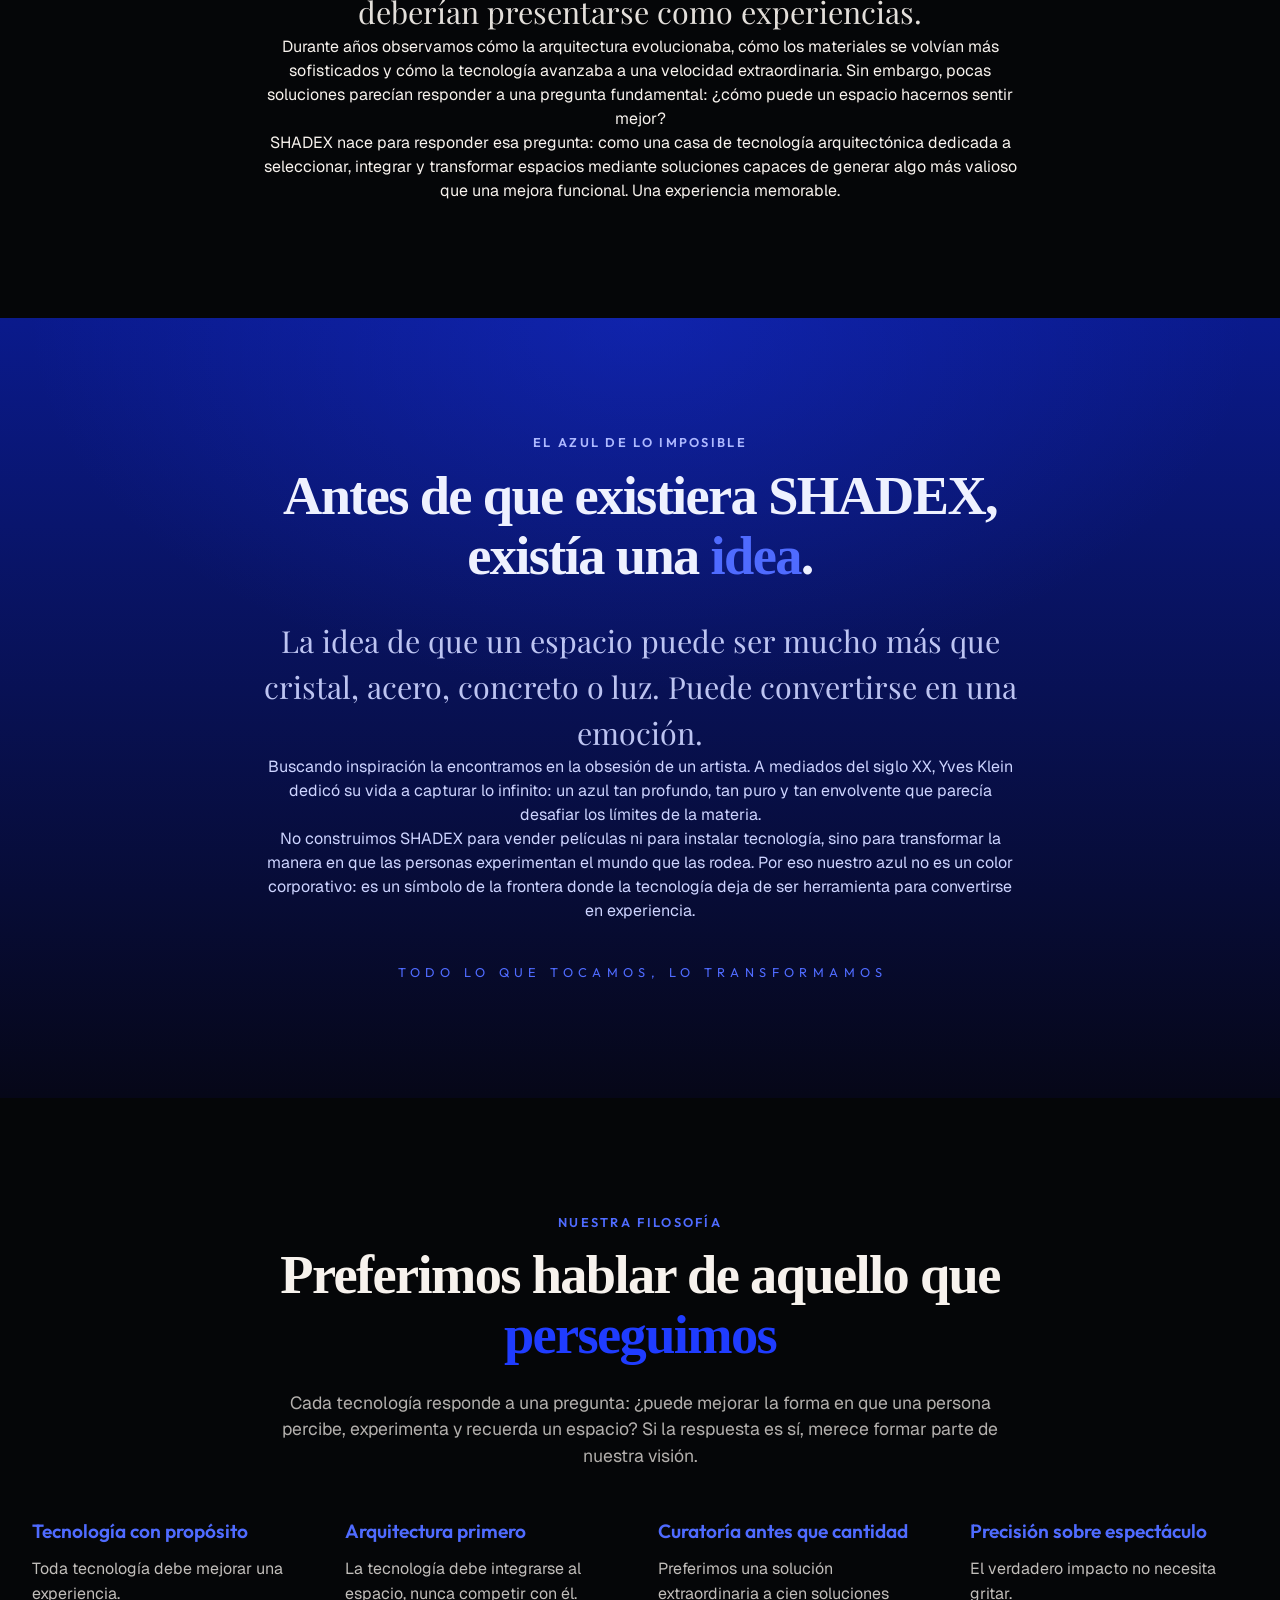
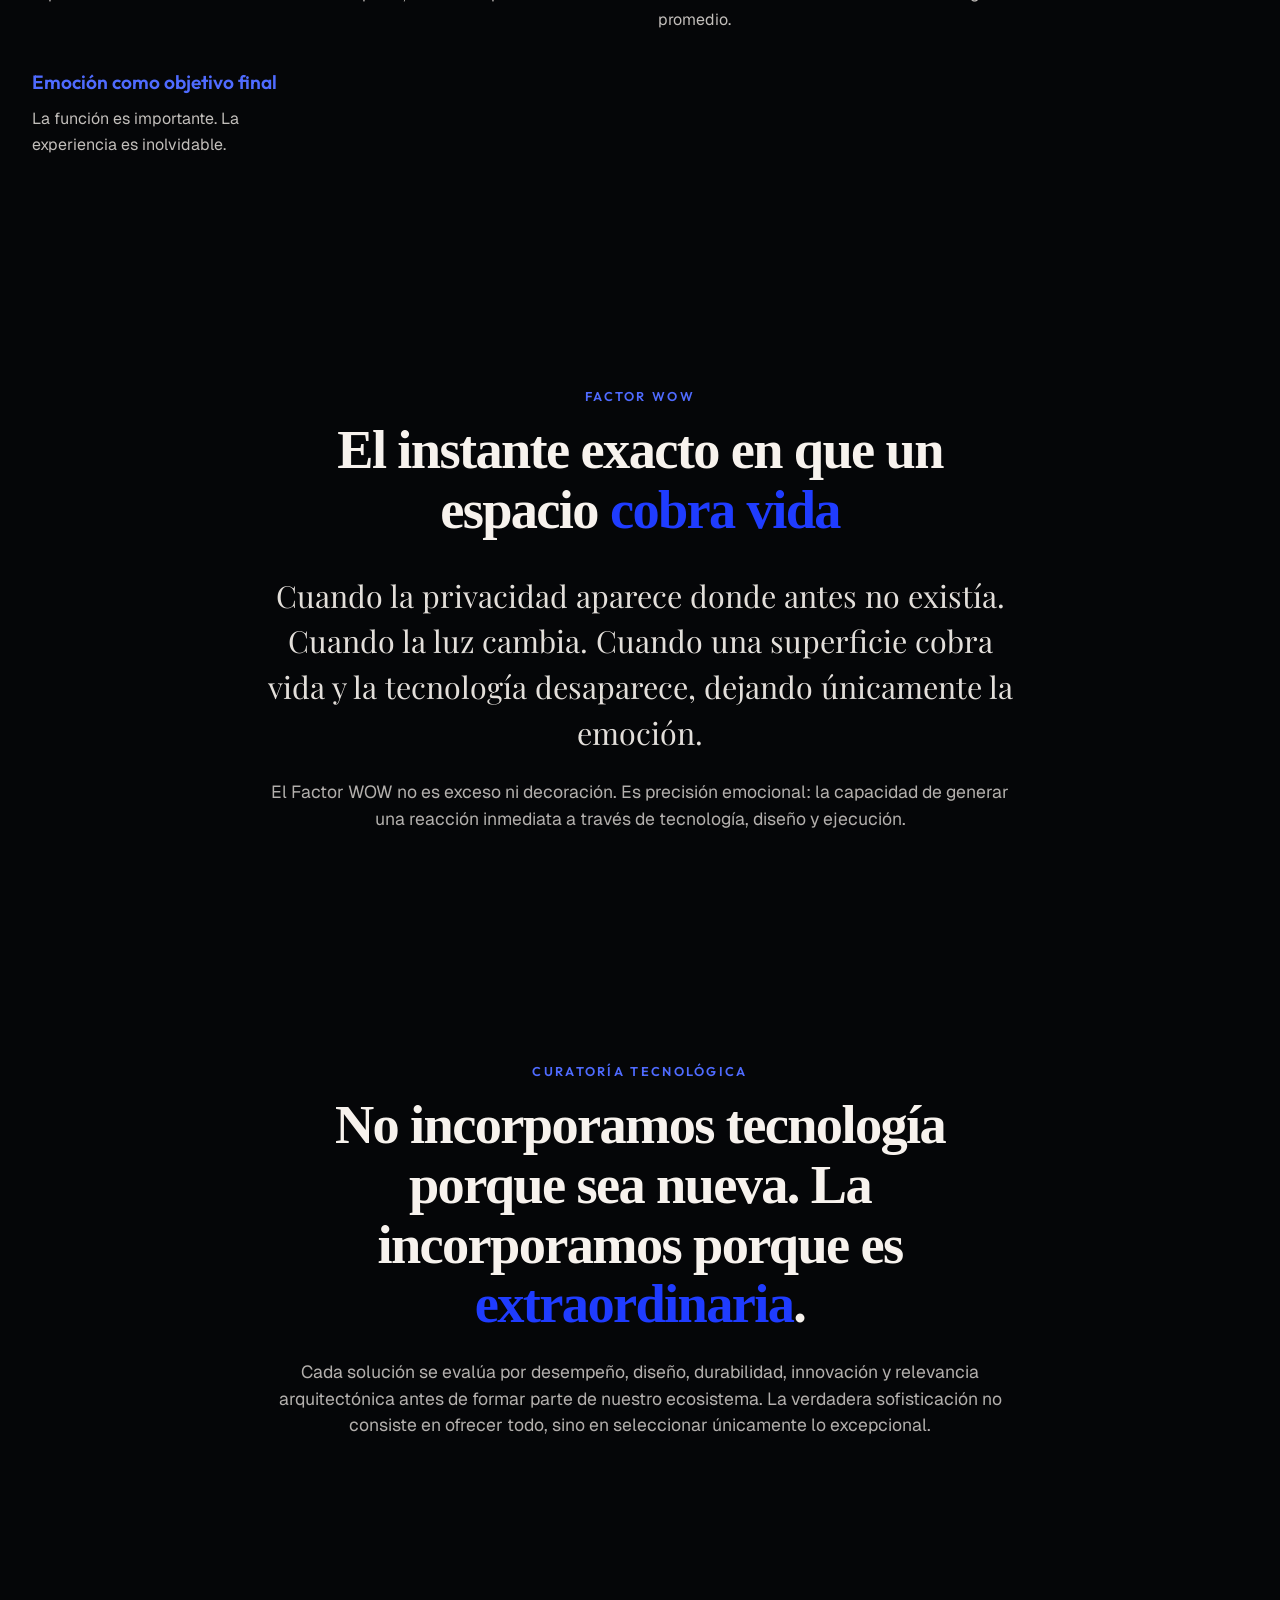
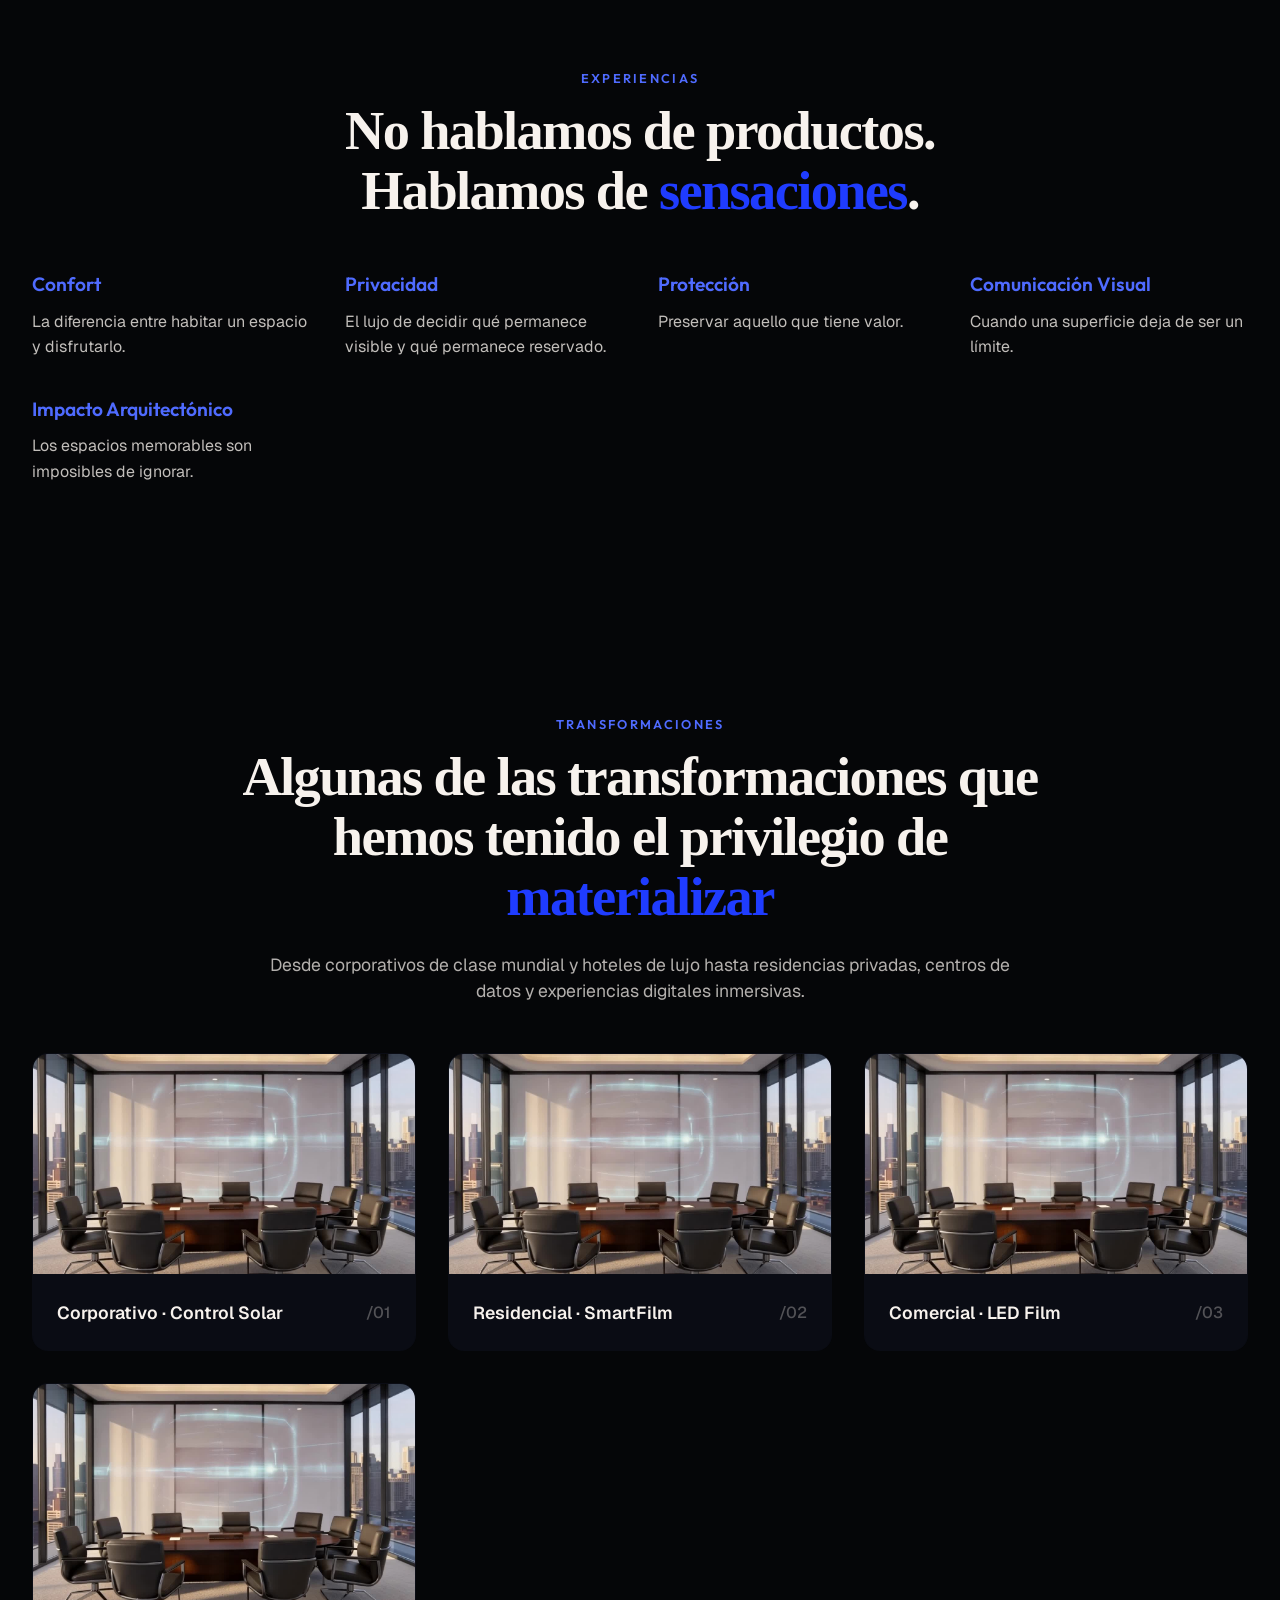
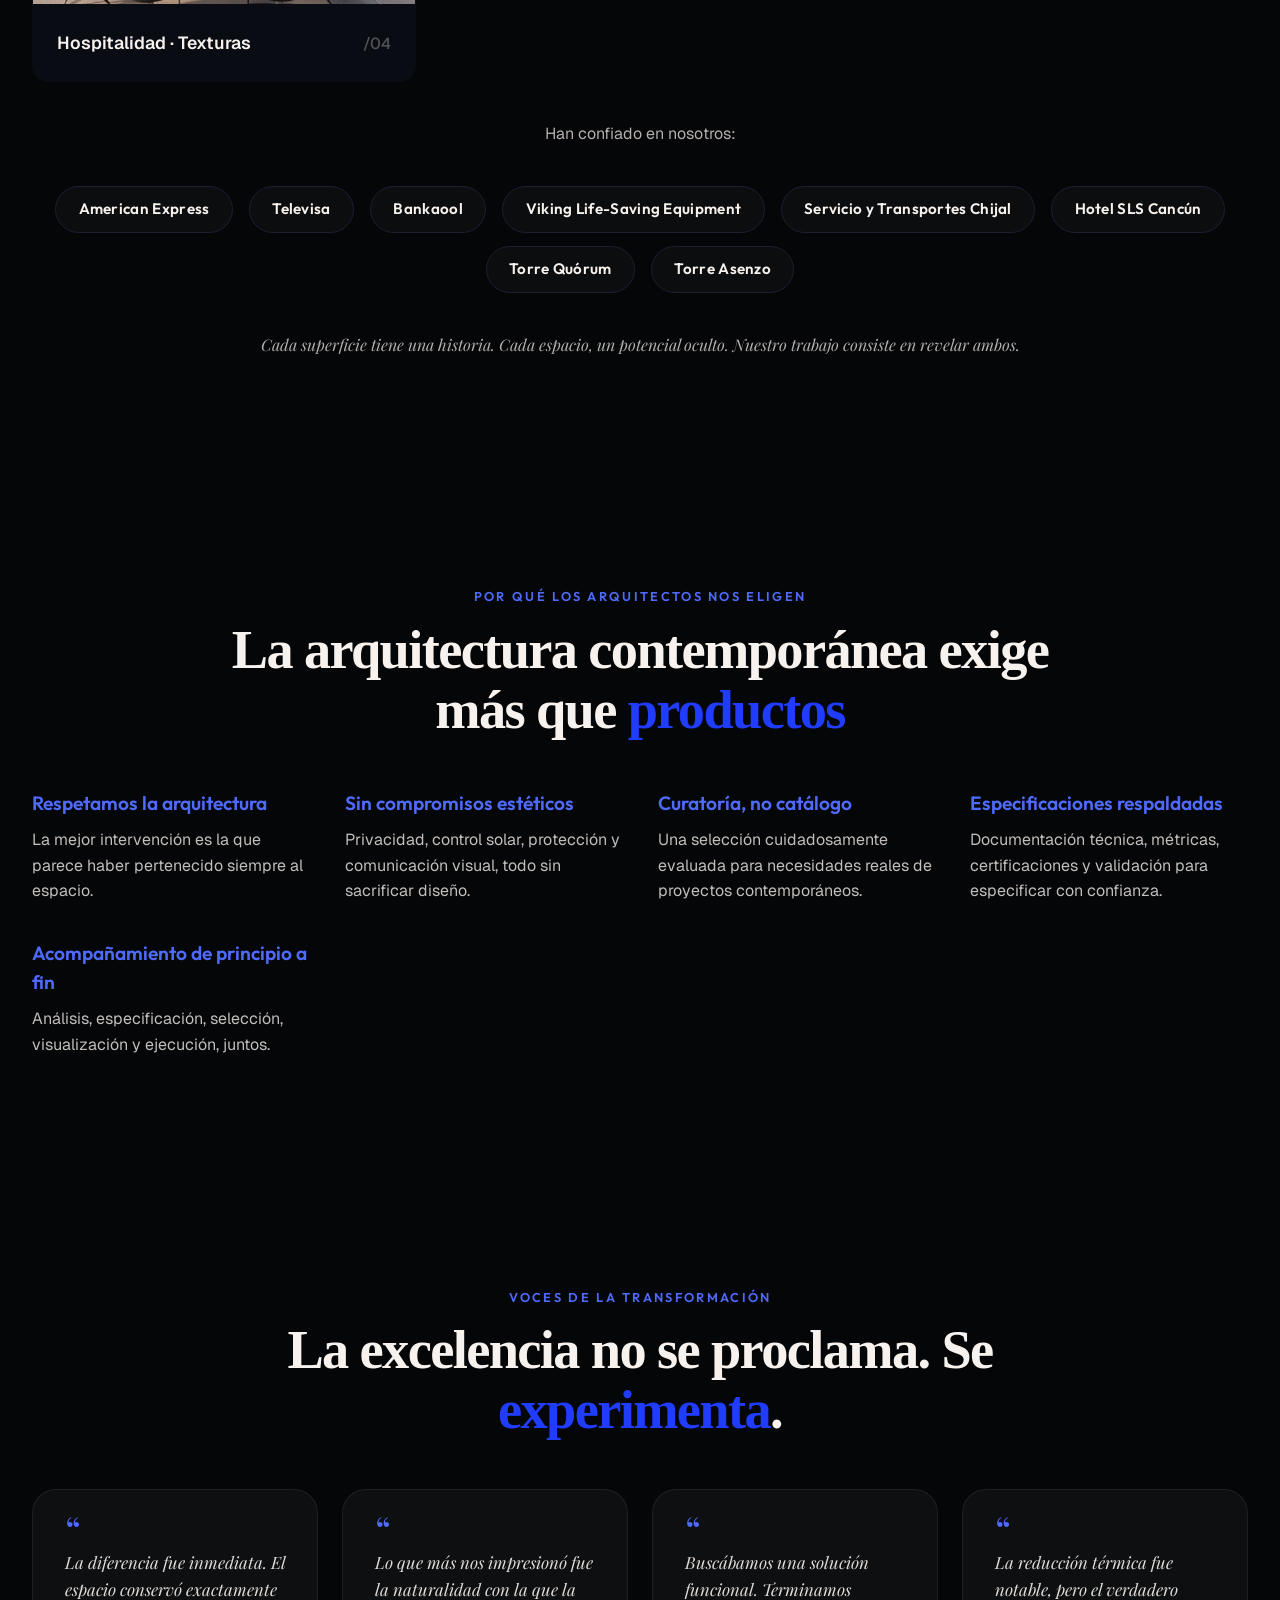
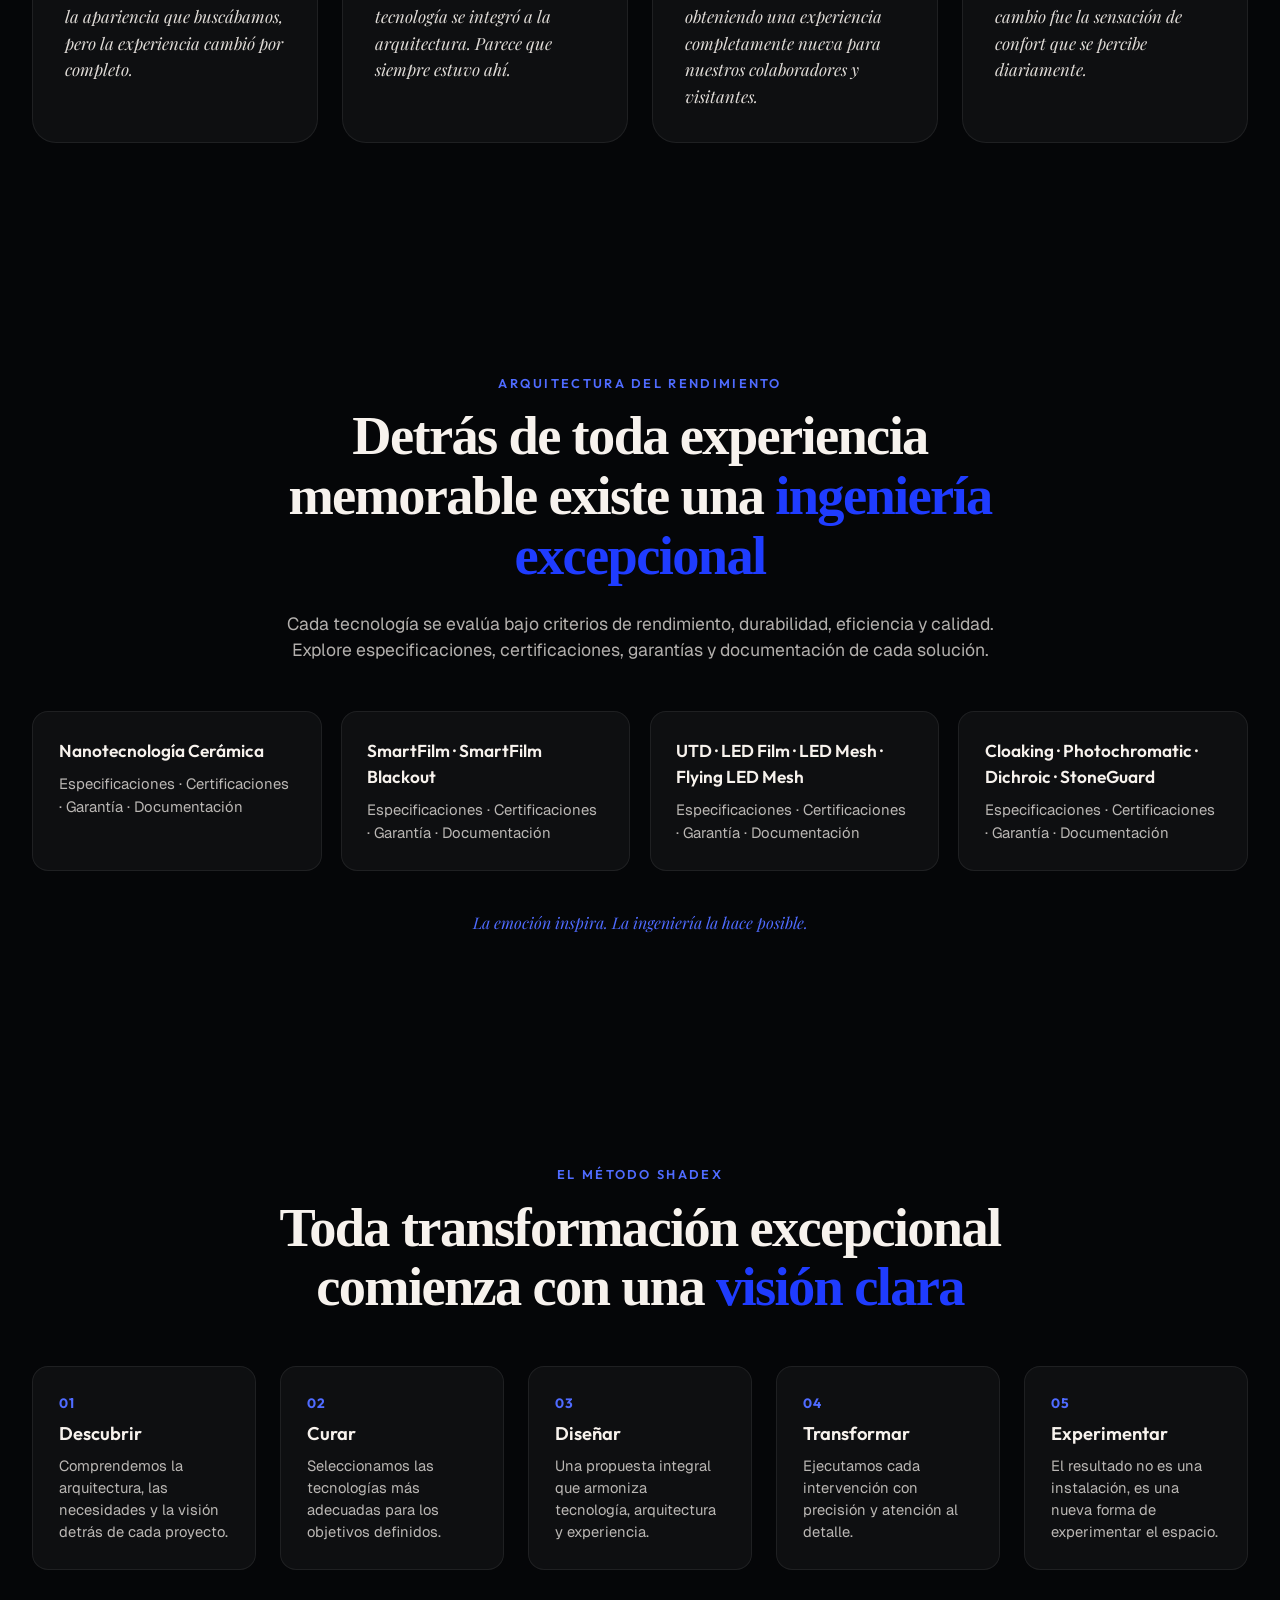
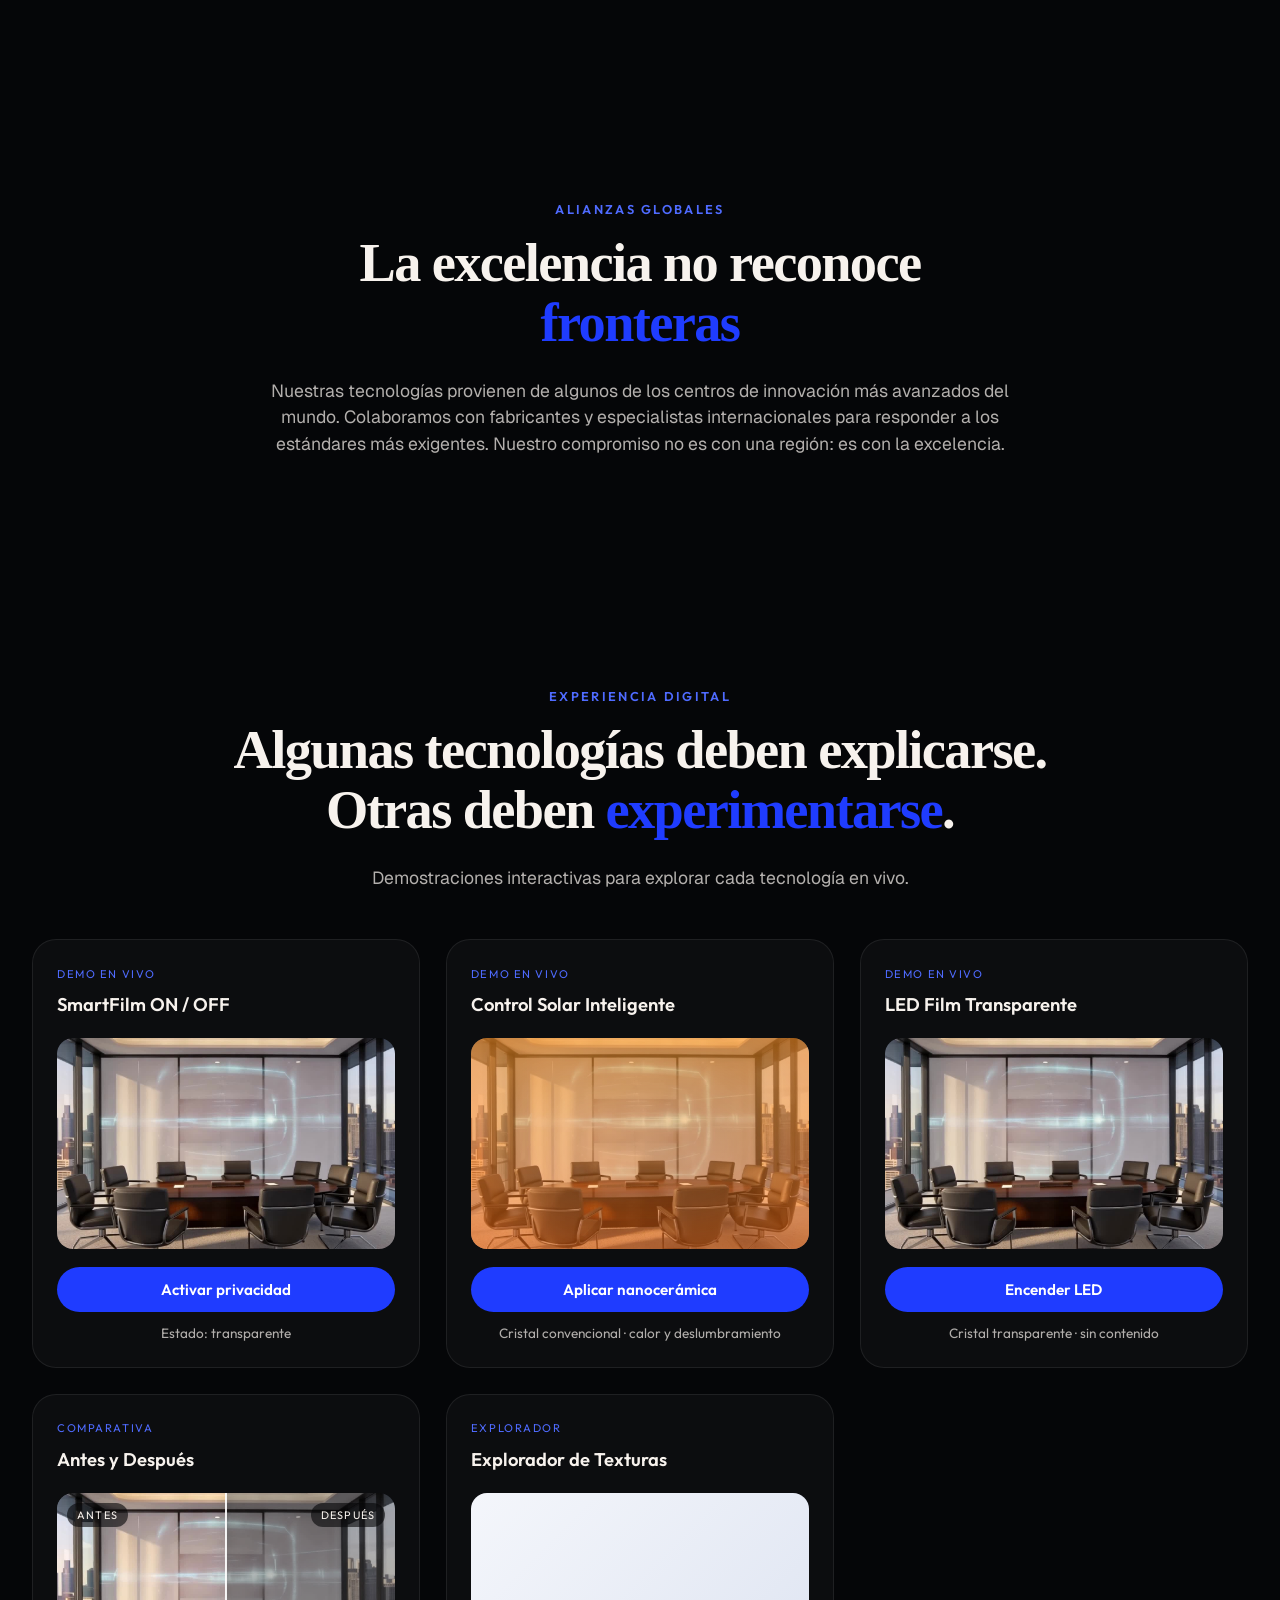
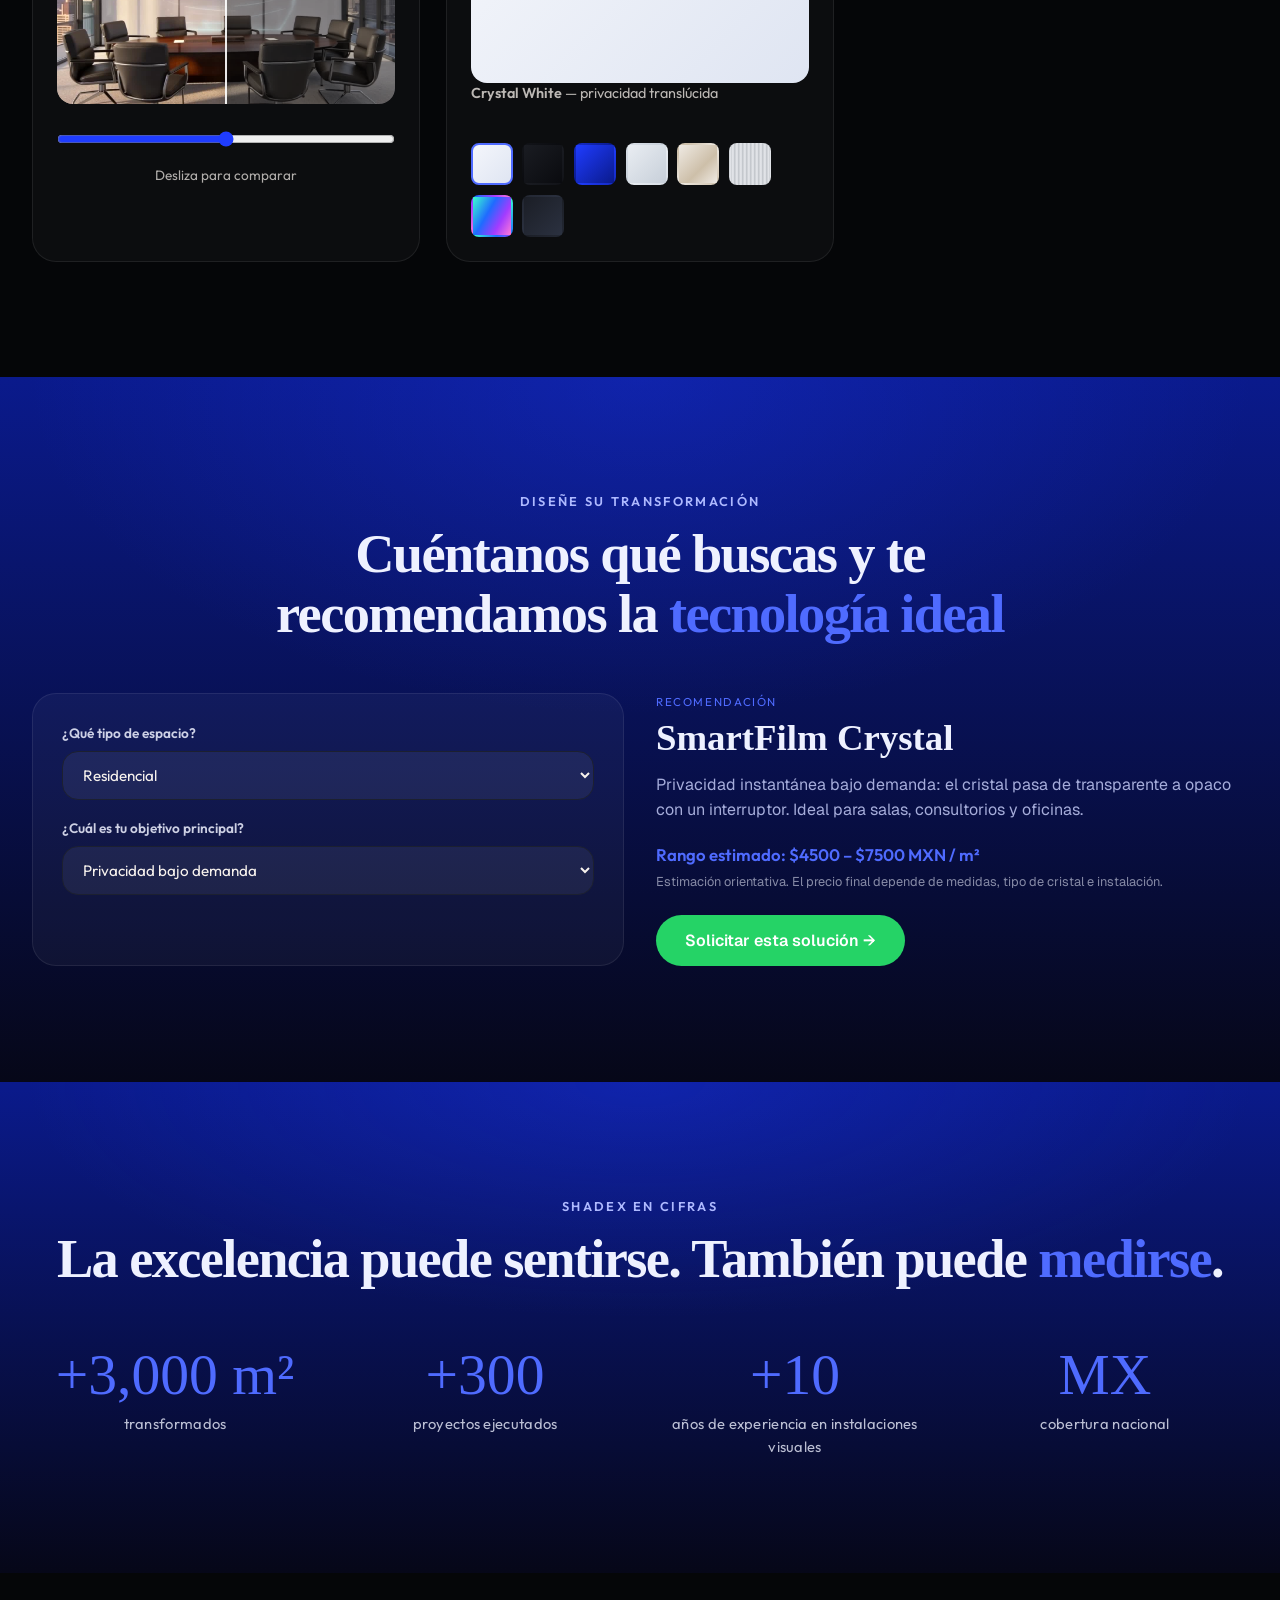
==== commit b474d30c: "Update index.html" ====
--- a/ShadexWebPage/index.html
+++ b/ShadexWebPage/index.html
@@ -1830,12 +1830,11 @@
     <div class="eyebrow" data-es="SHADEX en Cifras" data-en="SHADEX in Numbers">SHADEX en Cifras</div>
     <h2 class="sec-title" data-es="La excelencia puede sentirse. También puede <span class='accent-text'>medirse</span>." data-en="Excellence can be felt. It can also be <span class='accent-text'>measured</span>.">La excelencia puede sentirse. También puede <span class="accent-text">medirse</span>.</h2>
     <div class="cifras-grid">
-      <div class="cifra"><div class="n" data-es="+XX,XXX m²" data-en="+XX,XXX m²">+XX,XXX m²</div><div class="l" data-es="transformados" data-en="transformed">transformados</div></div>
-      <div class="cifra"><div class="n" data-es="+XXX" data-en="+XXX">+XXX</div><div class="l" data-es="proyectos ejecutados" data-en="projects delivered">proyectos ejecutados</div></div>
-      <div class="cifra"><div class="n" data-es="+XX" data-en="+XX">+XX</div><div class="l" data-es="años de experiencia" data-en="years of experience">años de experiencia</div></div>
+      <div class="cifra"><div class="n" data-es="+3,000 m²" data-en="+XX,XXX m²">+3,000 m²</div><div class="l" data-es="transformados" data-en="transformed">transformados</div></div>
+      <div class="cifra"><div class="n" data-es="+300" data-en="+300">+300</div><div class="l" data-es="proyectos ejecutados" data-en="projects delivered">proyectos ejecutados</div></div>
+      <div class="cifra"><div class="n" data-es="+10" data-en="+10">+10</div><div class="l" data-es="años de experiencia en instalaciones visuales" data-en="years of experience in visual installations">años de experiencia en instalaciones visuales</div></div>
       <div class="cifra"><div class="n" data-es="MX" data-en="MX">MX</div><div class="l" data-es="cobertura nacional" data-en="nationwide coverage">cobertura nacional</div></div>
     </div>
-    <p class="muted" style="margin-top:2.5rem;font-size:0.85rem;" data-es="(Cifras por definir junto al cliente.)" data-en="(Figures to be defined with the client.)">(Cifras por definir junto al cliente.)</p>
   </div>
 </section>
 
@@ -1851,6 +1850,7 @@
       <div class="sector"><h3 data-es="Corporativo" data-en="Corporate">Corporativo</h3><p data-es="Productividad, eficiencia energética, privacidad y bienestar laboral." data-en="Productivity, energy efficiency, privacy and workplace wellbeing.">Productividad, eficiencia energética, privacidad y bienestar laboral.</p></div>
       <div class="sector"><h3 data-es="Comercial" data-en="Commercial">Comercial</h3><p data-es="Atraer atención, comunicar mensajes y generar experiencias memorables." data-en="Attract attention, communicate messages and create memorable experiences.">Atraer atención, comunicar mensajes y generar experiencias memorables.</p></div>
       <div class="sector"><h3 data-es="Hospitalidad" data-en="Hospitality">Hospitalidad</h3><p data-es="Eleva la experiencia de huéspedes sin comprometer estética ni operación." data-en="Elevate the guest experience without compromising aesthetics or operation.">Eleva la experiencia de huéspedes sin comprometer estética ni operación.</p></div>
+      <div class="sector"><h3 data-es="Entretenimiento" data-en="Entretenimiento">Entetenimiento</h3><p data-es="Lleva tus escenarios a un lugar estratosférico con hologramas." data-en="Rise your stages to stratospheric levels with holograms.">Lleva tus escenarios a un lugar estratosférico con hologramas.</p></div>
       <div class="sector"><h3 data-es="Automotriz" data-en="Automotive">Automotriz</h3><p data-es="Control solar, protección UV, confort térmico y desempeño para vehículos de alto nivel." data-en="Solar control, UV protection, thermal comfort and performance for high-end vehicles.">Control solar, protección UV, confort térmico y desempeño para vehículos de alto nivel.</p></div>
       <div class="sector"><h3 data-es="Salud" data-en="Healthcare">Salud</h3><p data-es="Privacidad, control visual y soluciones especializadas para entornos clínicos." data-en="Privacy, visual control and specialized solutions for clinical environments.">Privacidad, control visual y soluciones especializadas para entornos clínicos.</p></div>
       <div class="sector"><h3 data-es="Educación" data-en="Education">Educación</h3><p data-es="Espacios más cómodos, eficientes y funcionales para instituciones." data-en="More comfortable, efficient and functional spaces for institutions.">Espacios más cómodos, eficientes y funcionales para instituciones.</p></div>
@@ -1916,7 +1916,7 @@
       <div class="contact-info">
         <div class="contact-list">
           <strong data-es="Horario:" data-en="Hours:">Horario:</strong> <span data-es="Lunes a Domingo · 9:00 am a 7:00 pm" data-en="Monday to Sunday · 9:00 am to 7:00 pm">Lunes a Domingo · 9:00 am a 7:00 pm</span><br>
-          <strong>📍</strong> <span>Chihuahua, Chihuahua. México</span><br>
+          <strong>📍</strong> <span>Toda la República Mexicana</span><br>
           <strong>📧</strong> <a href="mailto:support@shadex.com.mx">support@shadex.com.mx</a><br>
           <strong>📱</strong> <a href="tel:+526144871005">WhatsApp: (614) 487 1005</a><br>
           <strong>📷</strong> <a href="https://instagram.com/shadexcuu" target="_blank" rel="noopener">IG: @shadexcuu</a> · <a href="https://facebook.com/SHADEX" target="_blank" rel="noopener">FB: SHADEX</a>
@@ -1967,7 +1967,7 @@
 
 <!-- ===== FOOTER ===== -->
 <footer>
-  <p data-es="© 2026 SHADEX · Privacidad redefinida · Chihuahua, México · IG @shadexcuu · WhatsApp (614) 487 1005" data-en="© 2026 SHADEX · Privacy redefined · Chihuahua, Mexico · IG @shadexcuu · WhatsApp (614) 487 1005">© 2026 SHADEX · Privacidad redefinida · Chihuahua, México · IG @shadexcuu · WhatsApp (614) 487 1005</p>
+  <p data-es="© 2026 SHADEX · Privacidad redefinida · Toda la República Mexicana · IG @shadexcuu · WhatsApp (614) 487 1005" data-en="© 2026 SHADEX · Privacy redefined · Toda la República Mexicana · IG @shadexcuu · WhatsApp (614) 487 1005">© 2026 SHADEX · Privacidad redefinida · Toda la República Mexicana · IG @shadexcuu · WhatsApp (614) 487 1005</p>
 </footer>
 
 
